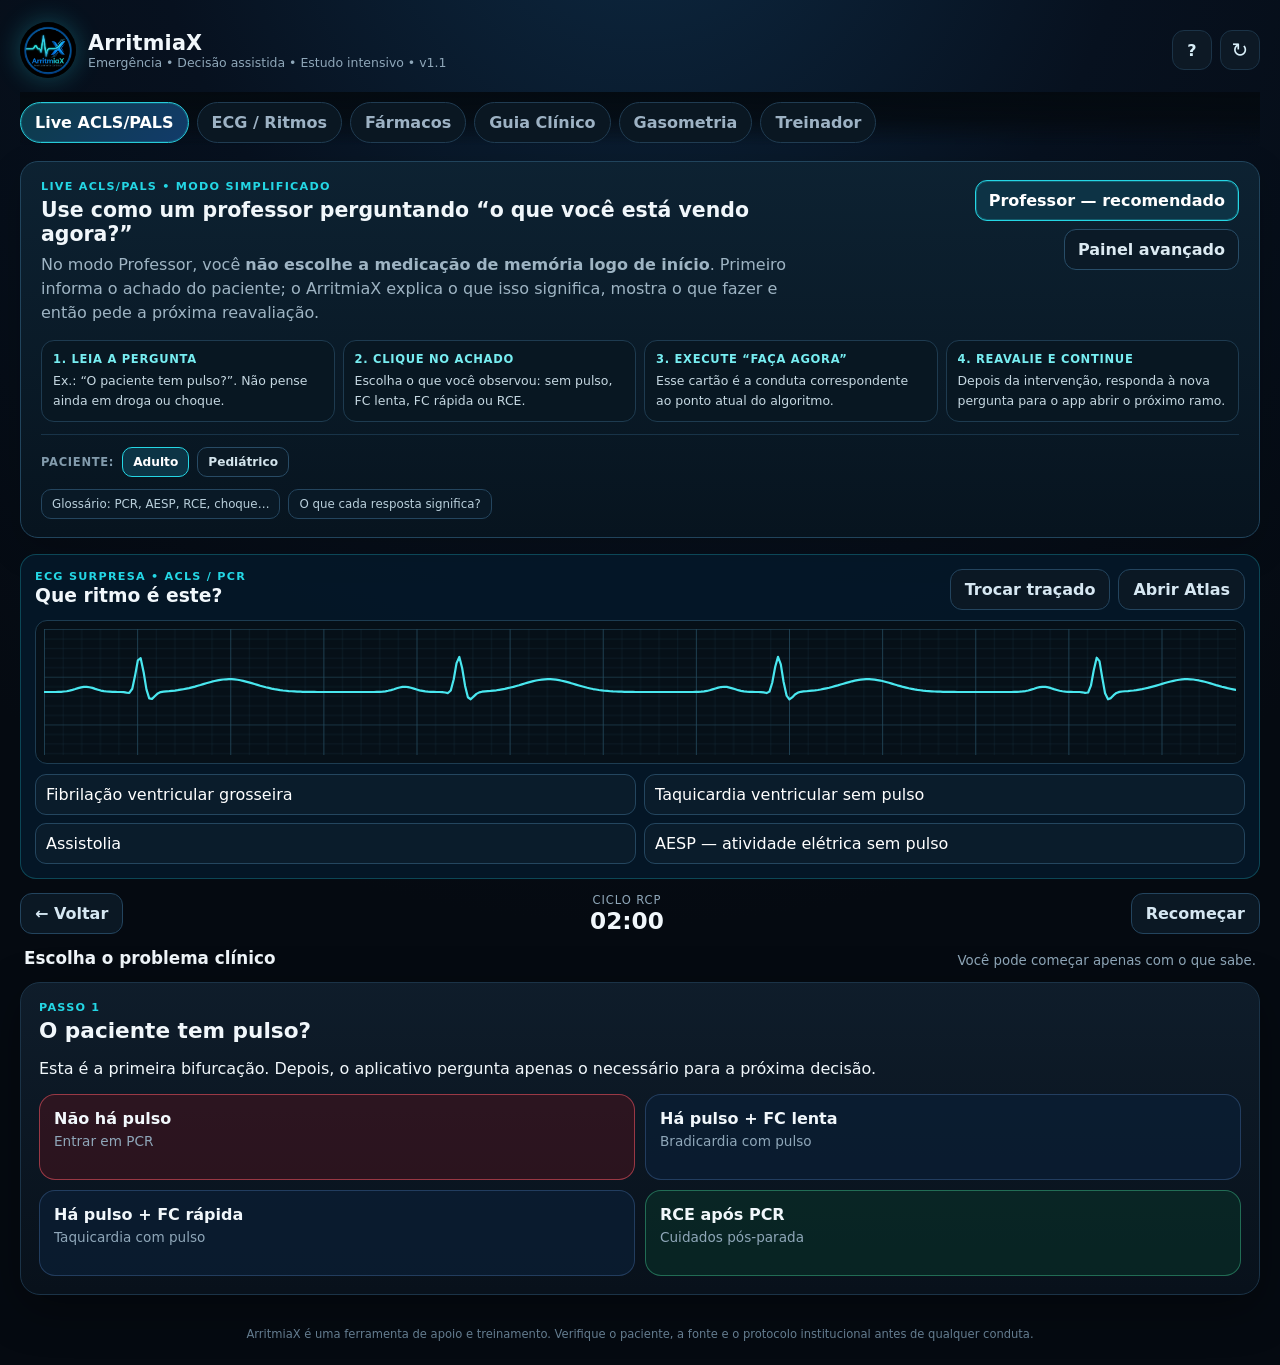
==== index_standalone.html @ 6bdfce67 "Add files via upload" ====
<!doctype html>
<html lang="pt-BR">
<head>
  <meta charset="utf-8" />
  <meta name="viewport" content="width=device-width,initial-scale=1,viewport-fit=cover" />
  <meta name="theme-color" content="#07111f" />
  <title>ArritmiaX — Emergência & Estudo</title>
  <style>
:root{
  --bg:#050a11;--panel:#0b1420;--panel2:#101d2b;--line:#1b3347;--text:#f1f7fb;--muted:#8fa7b9;
  --cyan:#24d7e5;--blue:#1688ff;--danger:#ff3b4f;--danger2:#7c1724;--warn:#ffb020;--safe:#2dd17f;
  --shadow:0 14px 45px rgba(0,0,0,.35);--radius:20px
}
*{box-sizing:border-box}html{background:var(--bg);color-scheme:dark}body{margin:0;font-family:Inter,ui-sans-serif,system-ui,-apple-system,Segoe UI,Roboto,Arial,sans-serif;background:radial-gradient(circle at 50% -10%,#0d2942 0,#07111f 30%,var(--bg) 65%);color:var(--text);min-height:100vh}
button,input,textarea{font:inherit}.app-shell{max-width:1600px;margin:0 auto;padding:16px 20px 24px}.topbar{display:flex;align-items:center;justify-content:space-between;gap:16px;padding:6px 0 14px}.brand{display:flex;align-items:center;gap:12px}.brand-logo{width:56px;height:56px;border-radius:50%;object-fit:cover;box-shadow:0 0 26px rgba(36,215,229,.3)}.brand-title{font-size:1.3rem;font-weight:800;letter-spacing:.2px}.brand-subtitle{font-size:.78rem;color:var(--muted)}.top-actions{display:flex;gap:8px}.icon-btn{width:40px;height:40px;border:1px solid var(--line);border-radius:12px;background:#0d1925;color:#d9eff9;font-size:1.25rem;cursor:pointer}.icon-btn:hover{border-color:#2d6b92}
.triage-bar{position:sticky;top:0;z-index:20;display:grid;grid-template-columns:repeat(3,minmax(150px,1fr)) auto auto;gap:10px;padding:12px;background:rgba(5,10,17,.89);backdrop-filter:blur(18px);border:1px solid var(--line);border-radius:18px;box-shadow:var(--shadow)}.triage-btn{min-height:54px;border:1px solid transparent;border-radius:14px;color:white;font-weight:900;letter-spacing:.2px;cursor:pointer;opacity:.58;transition:.18s transform,.18s opacity,.18s box-shadow}.triage-btn:hover{transform:translateY(-1px);opacity:.82}.triage-btn.active{opacity:1;box-shadow:inset 0 0 0 2px rgba(255,255,255,.16),0 0 24px rgba(255,255,255,.08)}.triage-btn.danger{background:linear-gradient(135deg,#741623,#d62e43)}.triage-btn.warn{background:linear-gradient(135deg,#7c4c08,#d78813)}.triage-btn.safe{background:linear-gradient(135deg,#0e5b3d,#1c9b63)}
.patient-mode-wrap{display:flex;align-items:center;gap:8px;padding:0 8px;white-space:nowrap}.mode-label{font-weight:700;font-size:.82rem;color:#9db2c4}.switch{position:relative;width:54px;height:30px}.switch input{opacity:0;width:0;height:0}.slider{position:absolute;inset:0;background:#173046;border:1px solid #285472;border-radius:30px;cursor:pointer}.slider:before{content:"";position:absolute;width:22px;height:22px;left:3px;top:3px;background:white;border-radius:50%;transition:.2s}.switch input:checked+.slider{background:#0b8190}.switch input:checked+.slider:before{transform:translateX(24px)}.peds-weight{display:flex;align-items:center;gap:7px}.peds-weight label{font-size:.78rem;color:var(--muted)}.peds-weight input{width:78px;height:42px;border:1px solid var(--line);background:#0b1621;border-radius:10px;color:white;padding:0 10px}
.workspace{display:grid;grid-template-columns:minmax(0,1fr) 370px;gap:16px;margin-top:16px}.left-col{display:flex;flex-direction:column;gap:16px}.card{background:linear-gradient(180deg,rgba(15,29,43,.98),rgba(8,17,27,.98));border:1px solid var(--line);border-radius:var(--radius);box-shadow:var(--shadow);overflow:hidden}.card-head{display:flex;align-items:flex-start;justify-content:space-between;gap:16px;padding:20px 20px 8px}.card h2,.modal h2{margin:2px 0 0;font-size:1.18rem}.eyebrow{display:block;color:var(--cyan);font-size:.7rem;font-weight:900;text-transform:uppercase;letter-spacing:1.25px}.status-pill{border:1px solid #245b7a;background:#0b2738;color:#92eff5;border-radius:999px;padding:6px 10px;font-size:.73rem;font-weight:800}.context-grid{display:flex;flex-wrap:wrap;gap:8px;padding:12px 20px}.chip-btn{border:1px solid #25465f;background:#0c1c2a;color:#d7e7f2;border-radius:12px;padding:10px 12px;font-weight:800;cursor:pointer}.chip-btn.active{border-color:var(--cyan);box-shadow:0 0 0 1px rgba(36,215,229,.3) inset;color:white;background:#113246}.protocol-hint{margin:0 20px 20px;padding:12px 14px;border-radius:12px;background:#07111b;border:1px solid #152e43;color:#bdd0dd;font-size:.88rem;line-height:1.45}.protocol-hint strong{color:#fff}
.timer-card{position:relative}.timer-main{display:flex;align-items:center;justify-content:space-between;gap:18px;padding:20px}.timer{font-variant-numeric:tabular-nums;font-size:4.25rem;line-height:1;font-weight:900;letter-spacing:-2px;margin:6px 0;color:#eefdff;text-shadow:0 0 22px rgba(36,215,229,.22)}.timer-alert{color:#ff9aa6;font-weight:800;min-height:20px;opacity:0;transition:.2s}.timer-card.alarm{animation:alarmFlash .8s infinite}.timer-card.alarm .timer-alert{opacity:1}.timer-card.alarm .timer{color:#ff6172}.timer-controls,.metro-controls{display:flex;gap:8px;flex-wrap:wrap;align-items:center}.primary,.secondary{border-radius:12px;padding:10px 14px;font-weight:850;cursor:pointer}.primary{background:linear-gradient(135deg,#0ca8b8,#176bff);border:0;color:white}.secondary{background:#0b1824;border:1px solid #23445e;color:#d6e7f2}.primary:hover,.secondary:hover{filter:brightness(1.12)}.metronome-row{display:flex;align-items:center;justify-content:space-between;gap:18px;border-top:1px solid var(--line);padding:14px 20px}.metronome-row strong{display:block}.muted{color:var(--muted);font-size:.82rem}.bpm-value{font-variant-numeric:tabular-nums;min-width:68px;text-align:center;color:#aeeef3;font-weight:800}
.action-grid{display:grid;grid-template-columns:repeat(3,minmax(0,1fr));gap:10px;padding:12px 20px 20px}.action-btn{min-height:112px;border:1px solid #23455e;border-radius:16px;background:linear-gradient(145deg,#0b1c29,#0d2434);color:white;text-align:left;padding:16px;cursor:pointer;position:relative;overflow:hidden;transition:.15s transform,.15s border-color}.action-btn:hover:not(:disabled){transform:translateY(-2px);border-color:#3d789f}.action-btn:active:not(:disabled){transform:scale(.985)}.action-btn:disabled{opacity:.32;cursor:not-allowed}.action-btn .action-kicker{display:block;color:#70c9d7;font-size:.68rem;font-weight:900;text-transform:uppercase;letter-spacing:.9px}.action-btn .action-title{display:block;font-size:1.03rem;font-weight:900;margin-top:8px;line-height:1.18}.action-btn .action-sub{display:block;color:#95acbd;font-size:.76rem;margin-top:6px;line-height:1.3}.action-btn.critical{background:linear-gradient(145deg,#2e1017,#5d1522);border-color:#7e2533}.action-btn.med{background:linear-gradient(145deg,#111a31,#142d55);border-color:#254e85}.action-btn.airway{background:linear-gradient(145deg,#0e2b28,#0d423b);border-color:#1e695e}
.support-grid{display:grid;grid-template-columns:1fr 1fr;gap:12px}.support-card{display:flex;align-items:center;gap:14px;background:linear-gradient(135deg,#0d1b29,#0d2734);border:1px solid var(--line);border-radius:17px;color:white;padding:16px;cursor:pointer;text-align:left}.support-card:hover{border-color:#3c7797}.support-icon{display:grid;place-items:center;min-width:46px;height:46px;border-radius:14px;background:#0b3444;color:#8efff9;font-weight:900}.support-card strong,.support-card small{display:block}.support-card small{color:var(--muted);margin-top:3px}
.right-col{min-height:680px;display:flex;flex-direction:column;position:sticky;top:92px;max-height:calc(100vh - 112px)}.sticky-head{background:linear-gradient(#0f1d2b 80%,rgba(15,29,43,0));z-index:2}.session-time{font-size:.9rem;color:#9feaf0;font-weight:900;font-variant-numeric:tabular-nums}.event-list{padding:8px 16px 16px;overflow:auto;flex:1}.event-empty{border:1px dashed #27445a;border-radius:14px;padding:26px 16px;text-align:center;color:#7790a4}.event{display:grid;grid-template-columns:68px 1fr;gap:9px;padding:10px 2px;border-bottom:1px solid #172c3e}.event-time{font-variant-numeric:tabular-nums;color:#72dce6;font-weight:800;font-size:.78rem}.event-title{font-weight:750;font-size:.86rem;line-height:1.3}.event-meta{font-size:.73rem;color:#7f99ad;margin-top:2px}.debrief-actions{display:grid;grid-template-columns:auto 1fr 1fr;gap:8px;border-top:1px solid var(--line);padding:12px}.debrief-actions button{padding-left:9px;padding-right:9px;font-size:.78rem}.footer-note{text-align:center;color:#647c8f;font-size:.72rem;padding:16px 10px 0}
.modal{width:min(860px,calc(100vw - 24px));border:0;background:transparent;padding:0;color:white}.modal::backdrop{background:rgba(0,0,0,.76);backdrop-filter:blur(4px)}.modal-panel{background:linear-gradient(180deg,#111f2f,#07111b);border:1px solid #26465f;border-radius:22px;box-shadow:0 24px 80px rgba(0,0,0,.6);padding:18px}.modal-panel.compact{max-width:600px;margin:auto}.modal-head{display:flex;justify-content:space-between;gap:12px;align-items:flex-start}.modal-actions{display:flex;justify-content:flex-end;gap:8px;margin-top:18px}.checklist-grid{display:grid;grid-template-columns:1fr 1fr;gap:10px;margin-top:14px}.check-item{display:flex;gap:10px;align-items:flex-start;border:1px solid #203c52;background:#091824;border-radius:14px;padding:12px}.check-item input{margin-top:3px;accent-color:#19c8d4}.check-item strong{display:block;font-size:.88rem}.check-item small{display:block;color:#849eaf;margin-top:2px;line-height:1.3}.abcde-list{display:flex;flex-direction:column;gap:10px;margin-top:14px}.abcde-group{border:1px solid #203c52;border-radius:15px;background:#091824;padding:12px}.abcde-title{display:flex;gap:9px;align-items:center;font-weight:900}.abcde-letter{display:grid;place-items:center;width:30px;height:30px;border-radius:9px;background:#0b6572}.abcde-items{display:grid;grid-template-columns:repeat(2,minmax(0,1fr));gap:7px;margin-top:10px}.abcde-items label{font-size:.82rem;color:#b8cbd7}.abcde-items input{accent-color:#20c7d5}textarea{width:100%;resize:vertical;border:1px solid #24445c;border-radius:14px;background:#07121c;color:white;padding:12px;margin-top:14px}
@keyframes alarmFlash{0%,100%{box-shadow:0 0 0 rgba(255,59,79,0)}50%{box-shadow:0 0 0 3px rgba(255,59,79,.5),0 0 50px rgba(255,59,79,.22)}}
@media(max-width:1080px){.workspace{grid-template-columns:1fr}.right-col{position:relative;top:auto;max-height:none;min-height:420px}.triage-bar{grid-template-columns:repeat(3,1fr);top:0}.patient-mode-wrap,.peds-weight{grid-column:auto}.action-grid{grid-template-columns:repeat(2,1fr)}}
@media(max-width:720px){.app-shell{padding:10px}.brand-logo{width:46px;height:46px}.brand-subtitle{display:none}.triage-bar{grid-template-columns:1fr;gap:7px;padding:9px;position:relative}.triage-btn{min-height:48px}.patient-mode-wrap{justify-content:center;padding:6px}.peds-weight{justify-content:center}.workspace{margin-top:10px}.timer-main,.metronome-row{align-items:stretch;flex-direction:column}.timer{font-size:3.7rem}.action-grid{grid-template-columns:1fr 1fr;padding:10px}.action-btn{min-height:108px;padding:13px}.support-grid{grid-template-columns:1fr}.checklist-grid,.abcde-items{grid-template-columns:1fr}.debrief-actions{grid-template-columns:1fr}.card-head{padding:16px 14px 6px}.context-grid{padding:10px 14px}.protocol-hint{margin:0 14px 14px}.topbar{padding-bottom:8px}}
@media print{body{background:white;color:black}.topbar,.triage-bar,.left-col,.debrief-actions,.footer-note{display:none!important}.app-shell{max-width:none;padding:0}.workspace{display:block;margin:0}.right-col{position:static;max-height:none;border:0;background:white;box-shadow:none}.right-col .eyebrow,.right-col h2,.session-time,.event-title,.event-time,.event-meta{color:black}.event{border-bottom:1px solid #ddd}.event-list{overflow:visible}}

/* v0.2 — shell + medication module */
.module-nav{display:flex;gap:8px;align-items:center;overflow:auto;padding:10px 0 2px;position:sticky;top:0;z-index:25;background:linear-gradient(180deg,rgba(4,10,16,.96),rgba(4,10,16,.82),rgba(4,10,16,0));backdrop-filter:blur(8px)}
.module-tab{border:1px solid #203c52;background:#0a1722;color:#9db2c4;border-radius:999px;padding:10px 14px;font-weight:850;white-space:nowrap;cursor:pointer}.module-tab.active{color:#fff;border-color:#27cbd8;background:linear-gradient(135deg,#0d3b4a,#123b6a);box-shadow:0 0 0 1px rgba(39,203,216,.18) inset}.module-tab.disabled{opacity:.5;cursor:not-allowed}.module-tab span{font-size:.64rem;color:#668092;margin-left:4px;font-weight:700}.module-panel{animation:moduleFade .2s ease}.module-panel[hidden]{display:none!important}@keyframes moduleFade{from{opacity:.5;transform:translateY(4px)}to{opacity:1;transform:none}}
.module-hero{display:flex;justify-content:space-between;gap:16px;align-items:flex-end;margin:18px 0 12px;padding:22px;border:1px solid #1e3b51;border-radius:22px;background:radial-gradient(circle at 8% 10%,rgba(30,194,214,.16),transparent 34%),linear-gradient(135deg,#0b1825,#0a2231)}.module-hero h1{margin:4px 0 6px;font-size:1.7rem}.module-hero p{margin:0;color:#93a9b9;max-width:760px}.version-chip{border:1px solid #2f637d;border-radius:999px;padding:8px 12px;color:#9cedf2;font-size:.75rem;font-weight:900;white-space:nowrap}
.safety-banner{border-radius:15px;padding:13px 15px;margin:12px 0 16px;line-height:1.45;font-size:.87rem}.critical-banner{background:linear-gradient(135deg,rgba(116,22,35,.82),rgba(87,28,16,.75));border:1px solid #8d3943;color:#ffdce0}.critical-banner strong{color:#fff}
.drugs-layout{display:grid;grid-template-columns:minmax(0,1fr) 330px;gap:16px}.drugs-main{display:flex;flex-direction:column;gap:16px}.drugs-side{display:flex;flex-direction:column;gap:16px}.mini-card{position:sticky;top:80px}.drugs-side .mini-card+ .mini-card{position:relative;top:auto}.patient-form-grid{display:grid;grid-template-columns:repeat(3,minmax(0,1fr));gap:10px;padding:12px 20px}.patient-form-grid label,.infusion-controls label{display:flex;flex-direction:column;gap:6px;color:#9eb4c5;font-size:.78rem;font-weight:800}.patient-form-grid input,.infusion-controls input,.infusion-controls select{height:44px;border:1px solid #26465e;background:#07131e;color:#fff;border-radius:11px;padding:0 11px;font-size:.92rem}.patient-form-grid input:focus,.infusion-controls input:focus,.infusion-controls select:focus{outline:2px solid rgba(38,207,222,.28);border-color:#2aaebb}.toggle-field{justify-content:flex-end}.toggle-field input{width:22px;height:22px;accent-color:#20c7d5}.hint{font-weight:600;color:#60788b;font-size:.68rem}.patient-tools{display:flex;align-items:center;gap:12px;padding:0 20px 18px}.status-pill.ready{border-color:#23724f;background:#0d3829;color:#a5f2ca}
.infusion-grid{display:grid;grid-template-columns:minmax(0,1fr) minmax(300px,.75fr);gap:16px;padding:12px 20px}.infusion-controls{display:grid;grid-template-columns:1fr 1fr;gap:10px}.dose-input-wrap{display:grid;grid-template-columns:1fr auto;align-items:center;border:1px solid #26465e;border-radius:11px;background:#07131e;overflow:hidden}.dose-input-wrap input{border:0;border-radius:0}.dose-input-wrap span{padding:0 10px;color:#75dbe5;font-weight:900;font-size:.76rem;white-space:nowrap}.range-note{align-self:end;border:1px dashed #24445b;border-radius:11px;padding:11px;color:#7690a2;font-size:.77rem}.range-note strong{color:#bceaf0}.infusion-result{display:flex;flex-direction:column;justify-content:center;min-height:160px;border:1px solid #27516a;border-radius:16px;padding:18px;background:radial-gradient(circle at 80% 0,rgba(43,198,220,.13),transparent 45%),#071522}.big-result{font-size:2.7rem;line-height:1;font-weight:950;letter-spacing:-1px;margin:10px 0 8px;color:#eaffff}.danger-text{color:#ff6c7d}.result-formula{color:#7f98a9;font-size:.79rem;line-height:1.45}.range-warning{margin-top:10px;color:#ffbd75;font-weight:800;font-size:.8rem}.recipe-box{margin:0 20px 14px;border:1px solid #22435a;border-radius:14px;padding:13px;background:#091824}.recipe-box strong,.recipe-box small{display:block}.recipe-box strong{font-size:.88rem;line-height:1.5}.recipe-box small{margin-top:5px;color:#7790a1}.alert-stack{display:flex;flex-direction:column;gap:7px;padding:0 20px 14px}.drug-alert{display:grid;grid-template-columns:26px 1fr;gap:8px;align-items:flex-start;border-radius:11px;padding:9px 10px;font-size:.78rem;line-height:1.35}.drug-alert>span{display:grid;place-items:center;width:22px;height:22px;border-radius:50%;font-weight:950}.drug-alert.critical{background:#35131a;border:1px solid #73303c;color:#ffc9cf}.drug-alert.critical>span{background:#7b2434;color:white}.drug-alert.warning{background:#332410;border:1px solid #695023;color:#ffdfb0}.drug-alert.warning>span{background:#785520;color:#fff}.drug-alert.info{background:#0b2530;border:1px solid #285568;color:#bee8ef}.drug-alert.info>span{background:#185d70;color:#fff}.source-strip{border-top:1px solid #173246;padding:11px 20px 14px;color:#718b9e;font-size:.74rem}.source-strip strong{color:#98bdca}
.bolus-grid{padding:8px 20px 20px}.bolus-section{margin-top:8px}.bolus-section h3{font-size:.85rem;color:#6fd8e2;text-transform:uppercase;letter-spacing:.9px;margin:14px 0 8px}.bolus-section-grid{display:grid;grid-template-columns:1fr 1fr;gap:9px}.bolus-card{border:1px solid #203d52;border-radius:14px;background:#091824;overflow:hidden}.bolus-card[open]{border-color:#2d5b76}.bolus-card summary{display:flex;justify-content:space-between;gap:12px;align-items:center;padding:12px;cursor:pointer;list-style:none}.bolus-card summary::-webkit-details-marker{display:none}.bolus-card summary span:first-child small,.bolus-card summary span:first-child strong{display:block}.bolus-card summary small{color:#6d899b;font-size:.65rem;text-transform:uppercase;letter-spacing:.8px}.bolus-card summary strong{font-size:.92rem;margin-top:3px}.source-badge{border:1px solid #2b536c;border-radius:999px;padding:4px 7px;color:#99dbe2;font-size:.63rem;font-weight:850;white-space:nowrap}.bolus-body{border-top:1px solid #183247;padding:12px}.bolus-primary{font-size:1rem;font-weight:900;color:#ecfdff}.bolus-secondary{font-size:.78rem;color:#8fa6b6;line-height:1.4;margin-top:5px}.auto-dose{display:flex;justify-content:space-between;gap:10px;align-items:center;margin-top:10px;padding:9px 10px;border-radius:10px;background:#0b2e39;border:1px solid #256274}.auto-dose span{font-size:.72rem;color:#84b9c2}.auto-dose strong{color:#a8fbf5}.mini-alerts{margin-top:10px;color:#c5a9aa;font-size:.74rem;line-height:1.45}.bolus-source{border-top:1px dashed #1e3a4d;margin-top:10px;padding-top:8px;color:#658093;font-size:.68rem}.bolus-source strong{color:#8ba8b9}
.safety-list,.source-list{padding:4px 18px 18px;display:flex;flex-direction:column;gap:8px}.safety-list div{border:1px solid #1c3a4d;background:#091722;border-radius:10px;padding:9px;color:#98adbb;font-size:.78rem}.source-list>div{padding:9px 0;border-bottom:1px solid #172e40}.source-list>div:last-child{border-bottom:0}.source-list strong,.source-list small{display:block}.source-list strong{font-size:.79rem}.source-list small{color:#71899a;font-size:.7rem;margin-top:3px;line-height:1.35}
@media(max-width:1080px){.drugs-layout{grid-template-columns:1fr}.mini-card{position:relative;top:auto}.patient-form-grid{grid-template-columns:repeat(2,minmax(0,1fr))}.infusion-grid{grid-template-columns:1fr}.bolus-section-grid{grid-template-columns:1fr 1fr}}
@media(max-width:720px){.module-nav{position:relative}.module-hero{align-items:flex-start;flex-direction:column}.module-hero h1{font-size:1.35rem}.patient-form-grid{grid-template-columns:1fr;padding:10px 14px}.patient-tools{padding:0 14px 14px;align-items:flex-start;flex-direction:column}.infusion-grid{padding:10px 14px}.infusion-controls{grid-template-columns:1fr}.recipe-box{margin:0 14px 12px}.alert-stack{padding:0 14px 12px}.source-strip{padding:10px 14px}.bolus-grid{padding:8px 12px 14px}.bolus-section-grid{grid-template-columns:1fr}.big-result{font-size:2.25rem}}
@media print{.module-nav,.module-hero,.safety-banner,.drugs-side{display:none!important}.module-panel[hidden]{display:none!important}}

/* v0.3 — Clinical Knowledge Engine */
.clinical-hero{background:radial-gradient(circle at 10% 20%,rgba(38,207,222,.18),transparent 32%),radial-gradient(circle at 92% 10%,rgba(22,136,255,.16),transparent 30%),linear-gradient(135deg,#0a1724,#0a2030)}
.clinical-banner{background:#0a1b26;border:1px solid #23475d;color:#a9bfcd}.clinical-banner strong{color:#e8fcff}
.guide-toolbar{display:grid;grid-template-columns:minmax(0,1fr) auto;gap:16px;padding:16px 18px;margin-bottom:16px;align-items:end}.guide-search-wrap label{display:block;color:#8da6b7;font-size:.74rem;font-weight:850;margin-bottom:6px}.guide-search-row{display:grid;grid-template-columns:minmax(0,1fr) auto;gap:8px}.guide-search-row input{height:44px;border:1px solid #26465e;background:#07131e;color:#fff;border-radius:11px;padding:0 12px}.guide-search-row input:focus{outline:2px solid rgba(38,207,222,.24);border-color:#2aaebb}.guide-mode{display:flex;gap:8px;flex-wrap:wrap}
.guide-layout{display:grid;grid-template-columns:310px minmax(0,1fr);gap:16px}.guide-index{align-self:start;position:sticky;top:78px;max-height:calc(100vh - 94px)}.guide-topic-list{display:flex;flex-direction:column;gap:7px;padding:8px 12px 14px;overflow:auto;max-height:calc(100vh - 190px)}.guide-topic{display:grid;grid-template-columns:45px 1fr;gap:10px;align-items:center;text-align:left;border:1px solid #1c384b;background:#081621;color:#d9e8f1;border-radius:13px;padding:10px;cursor:pointer}.guide-topic:hover{border-color:#346d8c}.guide-topic.active{border-color:#28c8d6;background:linear-gradient(135deg,#0b2733,#102b43);box-shadow:0 0 0 1px rgba(40,200,214,.12) inset}.guide-topic .topic-icon{display:grid;place-items:center;height:39px;border-radius:11px;background:#0b3444;color:#83f4f1;font-size:.69rem;font-weight:950;letter-spacing:.4px}.guide-topic strong,.guide-topic small{display:block}.guide-topic strong{font-size:.83rem;line-height:1.2}.guide-topic small{font-size:.67rem;color:#7690a1;line-height:1.28;margin-top:3px}.guide-content-card{min-height:620px}.guide-content{padding:20px}.guide-empty{display:grid;place-items:center;gap:5px;min-height:420px;color:#8098a8}.guide-empty strong{color:#d8eaf2}.clinical-topic-head{display:flex;justify-content:space-between;align-items:flex-start;gap:16px;padding-bottom:16px;border-bottom:1px solid #173246}.clinical-topic-head h2{margin:4px 0 5px;font-size:1.55rem}.clinical-topic-head p{margin:0;color:#839dad}.clinical-badges{display:flex;gap:7px;align-items:center;flex-wrap:wrap;justify-content:flex-end}.clinical-alert{display:grid;grid-template-columns:auto 1fr;gap:10px;margin:16px 0;padding:12px 14px;border-radius:13px;background:linear-gradient(135deg,#2d2510,#251a10);border:1px solid #655328;color:#f2d8a7}.clinical-alert strong{color:#ffd781}.clinical-alert span{line-height:1.45;font-size:.84rem}.clinical-sections{display:grid;grid-template-columns:repeat(2,minmax(0,1fr));gap:12px}.clinical-section{border:1px solid #1f3b4f;border-radius:14px;background:#081620;padding:14px}.clinical-section h3{margin:0 0 9px;color:#dffcff;font-size:.93rem}.clinical-section ul{margin:0;padding-left:18px;color:#a9becb;font-size:.8rem;line-height:1.5}.clinical-section li+li{margin-top:6px}.clinical-full{display:contents}.full-divider{grid-column:1/-1;display:flex;align-items:center;gap:10px;margin:7px 0 -2px}.full-divider:before,.full-divider:after{content:"";height:1px;background:#1b384b;flex:1}.full-divider span{font-size:.66rem;font-weight:900;letter-spacing:1.2px;color:#69ced8}.full-section{background:#0a1924;border-color:#26465c}.clinical-sources{margin-top:16px;padding-top:14px;border-top:1px solid #173246;display:flex;flex-direction:column;gap:4px;color:#718b9c;font-size:.7rem;line-height:1.4}.clinical-sources strong{color:#93b9c5;margin-bottom:3px}.source-badge{border:1px solid #2b536c;border-radius:999px;padding:4px 7px;color:#99dbe2;font-size:.63rem;font-weight:850;white-space:nowrap}
@media(max-width:1080px){.guide-layout{grid-template-columns:1fr}.guide-index{position:relative;top:auto;max-height:none}.guide-topic-list{display:grid;grid-template-columns:repeat(3,minmax(0,1fr));max-height:none;overflow:visible}.clinical-sections{grid-template-columns:1fr 1fr}}
@media(max-width:760px){.guide-toolbar{grid-template-columns:1fr;align-items:stretch}.guide-search-row{grid-template-columns:1fr}.guide-mode .chip-btn{flex:1}.guide-topic-list{grid-template-columns:1fr 1fr}.guide-content{padding:14px}.clinical-topic-head{flex-direction:column}.clinical-badges{justify-content:flex-start}.clinical-sections{grid-template-columns:1fr}.clinical-alert{grid-template-columns:1fr}.clinical-topic-head h2{font-size:1.3rem}}
@media(max-width:520px){.guide-topic-list{grid-template-columns:1fr}}

/* v0.4 — Gasometry Engine */
.gas-hero{background:radial-gradient(circle at 16% 20%,rgba(36,215,229,.18),transparent 30%),radial-gradient(circle at 88% 10%,rgba(91,118,255,.15),transparent 28%),linear-gradient(135deg,#081823,#0a1c2a)}
.gas-banner{background:#0b1925;border:1px solid #24465b;color:#adc4d1}.gas-banner strong{color:#ecfdff}
.gas-errors{margin:0 0 14px;padding:12px 14px;border:1px solid #79323f;border-radius:13px;background:#35131a;color:#ffd0d5;font-size:.82rem;line-height:1.45}
.gas-layout{display:grid;grid-template-columns:minmax(0,1fr) 330px;gap:16px}.gas-main{display:flex;flex-direction:column;gap:16px}.gas-side{display:flex;flex-direction:column;gap:16px}.gas-method-card{position:sticky;top:78px}.gas-side .gas-method-card:nth-child(n+2){position:relative;top:auto}
.gas-form-grid{display:grid;grid-template-columns:repeat(4,minmax(0,1fr));gap:10px;padding:8px 20px 14px}.gas-form-grid label{display:flex;flex-direction:column;gap:6px;color:#8fa7b9;font-size:.72rem;font-weight:800}.gas-form-grid input,.gas-form-grid select{height:42px;border:1px solid #26465e;background:#07131e;color:#fff;border-radius:11px;padding:0 11px;min-width:0}.gas-form-grid input:focus,.gas-form-grid select:focus{outline:2px solid rgba(36,215,229,.22);border-color:#2eb7c2}.gas-form-actions{display:flex;gap:8px;flex-wrap:wrap;padding:0 20px 18px}.gas-result-wrap{display:flex;flex-direction:column;gap:16px}.gas-summary-card{padding:18px}.gas-diagnosis{display:flex;flex-direction:column;gap:4px;padding-bottom:14px;border-bottom:1px solid #173246}.gas-diagnosis h2{margin:2px 0 0;font-size:1.45rem}.gas-diagnosis p{margin:4px 0 0;color:#829aaa;font-size:.82rem;line-height:1.45}.gas-metrics{display:grid;grid-template-columns:repeat(3,minmax(0,1fr));gap:10px;margin-top:14px}.gas-metric{border:1px solid #1f3d52;border-radius:13px;background:#081722;padding:12px;min-height:104px}.gas-metric span,.gas-metric strong,.gas-metric small{display:block}.gas-metric span{font-size:.67rem;text-transform:uppercase;letter-spacing:.75px;color:#718a9b;font-weight:900}.gas-metric strong{font-size:1.18rem;margin:5px 0 4px;color:#effdff}.gas-metric small{font-size:.69rem;line-height:1.35;color:#7993a4}.gas-metric.safe{border-color:#215b46;background:#092019}.gas-metric.warn{border-color:#675023;background:#251d0e}.gas-metric.danger{border-color:#71303b;background:#2d1118}.gas-warnings{display:flex;flex-direction:column;gap:6px;margin-top:12px}.gas-inline-warning{border:1px dashed #6c5524;border-radius:10px;padding:8px 10px;color:#f4d59a;background:#251d0e;font-size:.75rem}
.gas-analysis-grid{display:grid;grid-template-columns:repeat(2,minmax(0,1fr));gap:12px}.gas-analysis-card{border:1px solid #1f3d52;border-radius:14px;background:#081722;padding:14px}.gas-analysis-card h3{margin:0 0 8px;font-size:.91rem;color:#e8fcff}.gas-analysis-card p{margin:5px 0;color:#9db3c0;font-size:.78rem;line-height:1.45}.gas-analysis-card code{display:block;margin-top:9px;padding:9px 10px;border-radius:10px;background:#061019;border:1px solid #173247;color:#84dce4;font-size:.72rem;white-space:normal;line-height:1.4}.gas-caveat{color:#d7b77b!important}
.gas-actions-card{overflow:hidden}.gas-actions-list{display:flex;flex-direction:column;gap:9px;padding:2px 18px 18px}.gas-action{display:grid;grid-template-columns:30px 1fr;gap:10px;align-items:flex-start;border-radius:12px;padding:10px 11px;border:1px solid #1f3d52;background:#081722}.gas-action>span{display:grid;place-items:center;width:26px;height:26px;border-radius:50%;font-weight:950}.gas-action strong{display:block;font-size:.8rem}.gas-action p{margin:4px 0 0;color:#98afbc;font-size:.75rem;line-height:1.4}.gas-action.info>span{background:#15566b;color:#fff}.gas-action.warning{border-color:#675023;background:#251d0e}.gas-action.warning>span{background:#77531f;color:#fff}.gas-action.critical{border-color:#71303b;background:#2d1118}.gas-action.critical>span{background:#812436;color:#fff}.gas-method-list{display:flex;flex-direction:column;gap:0;padding:4px 16px 16px}.gas-method-list>div{padding:10px 0;border-bottom:1px solid #172f41}.gas-method-list>div:last-child{border-bottom:0}.gas-method-list strong,.gas-method-list small{display:block}.gas-method-list strong{font-size:.79rem}.gas-method-list small{margin-top:3px;color:#7891a2;font-size:.7rem;line-height:1.38}.gas-guide-links{display:grid;grid-template-columns:1fr 1fr;gap:8px;padding:4px 16px 16px}.gas-guide-links button{width:100%}
@media(max-width:1180px){.gas-layout{grid-template-columns:1fr}.gas-method-card{position:relative;top:auto}.gas-form-grid{grid-template-columns:repeat(3,minmax(0,1fr))}.gas-metrics{grid-template-columns:repeat(3,minmax(0,1fr))}}
@media(max-width:820px){.gas-form-grid{grid-template-columns:repeat(2,minmax(0,1fr));padding:8px 14px 14px}.gas-form-actions{padding:0 14px 16px}.gas-analysis-grid{grid-template-columns:1fr}.gas-metrics{grid-template-columns:repeat(2,minmax(0,1fr))}}
@media(max-width:520px){.gas-form-grid{grid-template-columns:1fr}.gas-metrics{grid-template-columns:1fr}.gas-guide-links{grid-template-columns:1fr}.gas-diagnosis h2{font-size:1.2rem}}
@media print{#module-gas .module-hero,#module-gas .safety-banner,#module-gas .gas-side,#module-gas .gas-input-card,#module-gas #btnGasCopy{display:none!important}}

/* v0.5 — Training Engine */
.trainer-hero{background:radial-gradient(circle at 14% 18%,rgba(36,215,229,.18),transparent 28%),radial-gradient(circle at 86% 12%,rgba(125,86,255,.16),transparent 30%),linear-gradient(135deg,#081722,#0d1a2c)}
.trainer-banner{background:#0b1925;border:1px solid #24465b;color:#adc4d1}.trainer-banner strong{color:#ecfdff}
.trainer-stats{display:grid;grid-template-columns:repeat(4,minmax(0,1fr));gap:12px;margin:16px 0}.trainer-stat{padding:14px 16px}.trainer-stat span,.trainer-stat strong,.trainer-stat small{display:block}.trainer-stat span{font-size:.68rem;text-transform:uppercase;letter-spacing:.8px;color:#748ea1;font-weight:900}.trainer-stat strong{font-size:1.35rem;margin:4px 0;color:#effdff}.trainer-stat small{color:#7891a2;font-size:.7rem}
.trainer-layout{display:grid;grid-template-columns:minmax(0,1fr) 420px;gap:16px}.trainer-config-card{padding-bottom:18px}.trainer-mode-switch{display:flex;gap:8px;padding:8px 20px 12px}.trainer-config-grid{display:grid;grid-template-columns:1fr 1fr;gap:10px;padding:0 20px 12px}.trainer-config-grid label{display:flex;flex-direction:column;gap:6px;color:#8fa7b9;font-size:.72rem;font-weight:800}.trainer-config-grid select{height:44px;border:1px solid #26465e;background:#07131e;color:#fff;border-radius:11px;padding:0 11px}.trainer-exam-info,.trainer-config-hint{margin:0 20px 12px;padding:11px 12px;border-radius:12px;border:1px solid #24465b;background:#081722;color:#95acbb;font-size:.77rem;line-height:1.42}.trainer-exam-info{display:flex;flex-direction:column;gap:3px;background:#221a0c;border-color:#5c4821;color:#e3c991}.trainer-exam-info strong{color:#ffdc8e}.trainer-start{margin:0 20px;width:calc(100% - 40px);min-height:46px}.trainer-blueprint-card{align-self:start}.trainer-blueprint{display:flex;flex-direction:column;gap:7px;padding:6px 12px 14px;max-height:640px;overflow:auto}.trainer-blueprint-item{display:grid;grid-template-columns:34px 1fr auto;gap:9px;align-items:center;text-align:left;border:1px solid #1f3b4f;background:#081620;color:#dcebf3;border-radius:12px;padding:9px 10px;cursor:pointer}.trainer-blueprint-item:hover,.trainer-blueprint-item.active{border-color:#2f9daf;background:#0b2430}.trainer-block-num{display:grid;place-items:center;width:30px;height:30px;border-radius:9px;background:#0b3444;color:#86f4f2;font-weight:950;font-size:.74rem}.trainer-blueprint-item strong,.trainer-blueprint-item small{display:block}.trainer-blueprint-item strong{font-size:.78rem;line-height:1.2}.trainer-blueprint-item small{font-size:.65rem;color:#758ea0;margin-top:2px}.trainer-blueprint-item em{font-style:normal;color:#8cc9d0;font-size:.66rem;font-weight:900}
.trainer-workspace{display:flex;flex-direction:column;gap:14px}.trainer-topline{padding:12px 16px;display:grid;grid-template-columns:1fr auto;gap:8px;align-items:center}.trainer-progress-meta strong,.trainer-progress-meta span{display:block}.trainer-progress-meta strong{font-size:.86rem}.trainer-progress-meta span{font-size:.7rem;color:#7993a5;margin-top:2px}.trainer-timer-wrap{text-align:right}.trainer-timer-wrap span,.trainer-timer-wrap strong{display:block}.trainer-timer-wrap span{font-size:.62rem;color:#6f889a;text-transform:uppercase;font-weight:900;letter-spacing:.7px}.trainer-timer-wrap strong{font-size:1.08rem;color:#9feff2;font-variant-numeric:tabular-nums}.trainer-timer-wrap strong.critical{color:#ff6f7e;animation:alarmFlash .8s infinite}.trainer-progress-track{grid-column:1/-1;height:6px;border-radius:999px;background:#07131e;overflow:hidden}.trainer-progress-track span{display:block;height:100%;background:linear-gradient(90deg,#16c2cf,#3f77ff);width:0;transition:.2s width}
.trainer-question-layout{display:grid;grid-template-columns:minmax(0,1fr);gap:16px}.trainer-question-card{padding:20px}.trainer-question-head{display:flex;justify-content:space-between;gap:12px;align-items:center;margin-bottom:12px}.trainer-difficulty{display:inline-block;margin-left:8px;border:1px solid #31536b;border-radius:999px;padding:3px 7px;color:#a6c0cf;font-size:.63rem;font-weight:850}.trainer-question-card h2{margin:0 0 16px;font-size:1.12rem;line-height:1.48;font-weight:760;color:#f0f8fb}.trainer-options{display:flex;flex-direction:column;gap:9px}.trainer-option{display:grid;grid-template-columns:38px 1fr;gap:10px;align-items:start;text-align:left;border:1px solid #203c52;background:#081620;color:#dbeaf2;border-radius:14px;padding:12px;cursor:pointer}.trainer-option:hover:not(:disabled){border-color:#3b738f;background:#0b1d29}.trainer-option>span{display:grid;place-items:center;width:32px;height:32px;border-radius:9px;background:#0b3444;color:#a0f2ef;font-weight:950}.trainer-option strong{font-size:.84rem;line-height:1.42;font-weight:700}.trainer-option.selected{border-color:#3f79ff;background:#10203a;box-shadow:0 0 0 1px rgba(63,121,255,.2) inset}.trainer-option.correct{border-color:#277a57;background:#0b281e}.trainer-option.correct>span{background:#176a47}.trainer-option.wrong{border-color:#7a3040;background:#2b1219}.trainer-option.wrong>span{background:#7b2638}.trainer-option:disabled{cursor:default;opacity:1}
.trainer-feedback{margin-top:16px;border-top:1px solid #183145;padding-top:16px}.trainer-feedback-status{display:inline-block;border-radius:999px;padding:6px 10px;font-size:.71rem;font-weight:900}.trainer-feedback-status.ok{background:#0e402d;color:#8ef0bd;border:1px solid #266d50}.trainer-feedback-status.bad{background:#3a151d;color:#ffb1ba;border:1px solid #75303e}.trainer-feedback-summary{margin-top:10px;color:#dcecf3;font-size:.84rem;line-height:1.45}.trainer-chosen{margin-top:4px;color:#748d9e;font-size:.72rem}.trainer-option-comments{display:flex;flex-direction:column;gap:8px;margin:12px 0}.trainer-comment{display:grid;grid-template-columns:30px 1fr;gap:9px;border:1px solid #1f3b4f;border-radius:12px;background:#081620;padding:10px}.trainer-comment>span{display:grid;place-items:center;width:26px;height:26px;border-radius:8px;background:#0b3444;color:#a6edee;font-weight:900;font-size:.7rem}.trainer-comment strong{font-size:.75rem}.trainer-comment p{margin:3px 0 0;color:#93aab8;font-size:.74rem;line-height:1.42}.trainer-comment.correct{border-color:#256a4d;background:#0a2119}.trainer-comment.wrong{border-color:#6b2c39;background:#251117}.trainer-nav-actions{display:flex;justify-content:space-between;gap:8px;margin-top:16px}.danger-outline{border-color:#6c3040;color:#ffabb6}.trainer-nav-actions button{min-width:120px}
.trainer-results{display:flex;flex-direction:column;gap:16px}.trainer-results-grid{display:grid;grid-template-columns:330px minmax(0,1fr);gap:16px}.trainer-results-grid.lower{grid-template-columns:360px minmax(0,1fr)}.trainer-score-card{padding:22px;display:flex;flex-direction:column;justify-content:center}.trainer-score-card>strong{font-size:3.5rem;line-height:1;color:#eefdff;margin:8px 0;text-shadow:0 0 22px rgba(36,215,229,.2)}.trainer-score-card p{margin:0;color:#8ca5b5;font-size:.8rem;line-height:1.45}.trainer-results-actions{display:flex;gap:8px;margin-top:18px;flex-wrap:wrap}.trainer-performance-grid{display:grid;grid-template-columns:repeat(3,minmax(0,1fr));gap:9px;padding:8px 16px 16px}.trainer-perf{border:1px solid #1f3d52;border-radius:12px;background:#081722;padding:10px}.trainer-perf span,.trainer-perf strong,.trainer-perf small{display:block}.trainer-perf span{font-size:.63rem;text-transform:uppercase;color:#718a9b;font-weight:900}.trainer-perf strong{font-size:1.15rem;margin:3px 0}.trainer-perf small{font-size:.66rem;color:#7893a4;line-height:1.3}.trainer-perf.strong{border-color:#265d47}.trainer-perf.mid{border-color:#665225}.trainer-perf.weak{border-color:#71303b}.trainer-weak-list{display:flex;flex-direction:column;gap:8px;padding:6px 14px 16px}.trainer-weak-link{display:flex;justify-content:space-between;gap:10px;align-items:center;text-align:left;border:1px solid #5e3226;background:#22150e;color:#ead9cc;border-radius:12px;padding:10px 11px;cursor:pointer}.trainer-weak-link strong,.trainer-weak-link span{display:block}.trainer-weak-link strong{font-size:.75rem}.trainer-weak-link span{font-size:.65rem;color:#caa58e}.trainer-all-good{padding:18px;color:#83cfa9;font-size:.78rem}.trainer-review-list{display:flex;flex-direction:column;gap:7px;padding:6px 14px 16px;max-height:650px;overflow:auto}.trainer-review{border:1px solid #1f3b4f;border-radius:12px;background:#081620;overflow:hidden}.trainer-review summary{display:grid;grid-template-columns:28px 1fr auto;gap:8px;align-items:center;cursor:pointer;padding:10px;list-style:none}.trainer-review summary::-webkit-details-marker{display:none}.trainer-review summary>span{display:grid;place-items:center;width:24px;height:24px;border-radius:7px;background:#0b3444;font-size:.67rem;font-weight:900}.trainer-review summary strong{font-size:.76rem}.trainer-review summary em{font-style:normal;font-size:.68rem;font-weight:900}.trainer-review summary em.ok{color:#7de3ad}.trainer-review summary em.bad{color:#ff8e9a}.trainer-review>p,.trainer-review-answer,.trainer-review-comments{margin:0;padding:0 12px 10px;color:#96adba;font-size:.73rem;line-height:1.42}.trainer-review-answer{color:#dcecf3}.trainer-review-comments p{margin:5px 0}.trainer-review-comments b{color:#9adfe4}
@media(max-width:1180px){.trainer-layout{grid-template-columns:1fr}.trainer-stats{grid-template-columns:repeat(2,minmax(0,1fr))}.trainer-results-grid,.trainer-results-grid.lower{grid-template-columns:1fr}.trainer-performance-grid{grid-template-columns:repeat(3,minmax(0,1fr))}}
@media(max-width:760px){.trainer-config-grid{grid-template-columns:1fr}.trainer-mode-switch{flex-direction:column}.trainer-mode-switch .chip-btn{width:100%}.trainer-question-card{padding:14px}.trainer-question-head{flex-direction:column;align-items:flex-start}.trainer-option{grid-template-columns:34px 1fr;padding:10px}.trainer-nav-actions{flex-wrap:wrap}.trainer-nav-actions button{flex:1;min-width:100px}.trainer-performance-grid{grid-template-columns:repeat(2,minmax(0,1fr))}.trainer-stats{grid-template-columns:1fr 1fr}}
@media(max-width:520px){.trainer-stats{grid-template-columns:1fr}.trainer-performance-grid{grid-template-columns:1fr}.trainer-review summary{grid-template-columns:26px 1fr}.trainer-review summary em{grid-column:2}.trainer-score-card>strong{font-size:2.8rem}}
@media print{#module-trainer .module-hero,#module-trainer .trainer-banner,#module-trainer .trainer-stats,#module-trainer .trainer-setup,#module-trainer .trainer-workspace,#module-trainer .trainer-results-actions{display:none!important}}

/* ===== v0.6 usability overhaul ===== */
.live-guided-wrap{display:grid;gap:16px;margin:16px 0 0}.live-mode-switch{display:flex;justify-content:space-between;gap:20px;align-items:center;padding:18px}.live-mode-switch h2{margin:4px 0 6px}.live-mode-switch p{margin:0;max-width:760px}.live-mode-buttons{display:flex;gap:8px;flex-wrap:wrap;justify-content:flex-end}.guided-body{display:grid;gap:14px}.guided-breadcrumb{display:flex;align-items:center;gap:8px;font-size:.86rem;color:var(--muted);padding:0 4px}.guided-breadcrumb button{border:0;background:transparent;color:var(--cyan);cursor:pointer;padding:0}.guided-breadcrumb .guided-reset-link{margin-left:auto}.guided-question{padding:22px}.guided-question h2{font-size:clamp(1.35rem,2vw,2rem);margin:6px 0}.guided-question p{margin:0 0 16px;color:var(--muted)}.guided-choice-grid{display:grid;grid-template-columns:repeat(2,minmax(0,1fr));gap:10px}.guided-choice{display:flex;flex-direction:column;gap:5px;align-items:flex-start;text-align:left;border-radius:16px;border:1px solid var(--line);padding:16px;background:rgba(255,255,255,.035);color:var(--text);cursor:pointer;min-height:88px;transition:.18s ease}.guided-choice:hover{transform:translateY(-1px);border-color:rgba(57,210,255,.55)}.guided-choice strong{font-size:1rem}.guided-choice span{font-size:.82rem;color:var(--muted)}.guided-choice.critical{border-color:rgba(255,86,110,.52);background:rgba(255,60,86,.08)}.guided-choice.safe{border-color:rgba(77,218,153,.42);background:rgba(77,218,153,.07)}.guided-choice.primary{border-color:rgba(57,210,255,.36);background:rgba(57,210,255,.055)}.guided-now{padding:22px;border-radius:20px;border:1px solid rgba(57,210,255,.32);background:linear-gradient(135deg,rgba(11,53,79,.82),rgba(8,24,41,.92));box-shadow:0 12px 36px rgba(0,0,0,.17)}.guided-now.critical{border-color:rgba(255,86,110,.6);background:linear-gradient(135deg,rgba(91,20,34,.55),rgba(28,18,28,.94))}.guided-now.safe{border-color:rgba(77,218,153,.44);background:linear-gradient(135deg,rgba(15,72,57,.48),rgba(8,25,34,.94))}.guided-now h3{margin:6px 0 12px;font-size:1.35rem}.guided-now ol{margin:0;padding-left:22px;display:grid;gap:8px}.guided-action-row{display:flex;gap:8px;flex-wrap:wrap}.guided-source{font-size:.76rem;color:var(--muted);padding:0 4px}.guided-body+.workspace[hidden]{display:none!important}

.clinical-pathways-card{margin:16px 0;padding:20px}.clinical-pathways-card .card-head p{margin:5px 0 0}.pathway-toolbar{display:flex;gap:12px;align-items:end;justify-content:space-between;margin:14px 0 16px}.pathway-toolbar label{min-width:min(440px,100%)}.pathway-patient{font-size:.82rem;color:var(--muted);text-align:right}.pathway-headline{display:flex;justify-content:space-between;gap:12px;align-items:center;padding:14px 16px;border-radius:14px;background:rgba(57,210,255,.075);border:1px solid rgba(57,210,255,.2);margin-bottom:12px}.pathway-headline strong{font-size:1.05rem}.pathway-headline span{font-size:.76rem;color:var(--cyan);text-transform:uppercase;letter-spacing:.08em}.pathway-steps{display:grid;grid-template-columns:repeat(2,minmax(0,1fr));gap:10px}.pathway-steps section{padding:16px;border-radius:14px;background:rgba(255,255,255,.025);border:1px solid var(--line)}.pathway-steps h3{margin:0 0 10px;font-size:1rem}.pathway-steps ul{margin:0;padding-left:18px;display:grid;gap:7px;font-size:.88rem}.pathway-warnings{display:grid;gap:7px;margin-top:12px}.pathway-warnings>div{display:flex;gap:9px;padding:10px 12px;border-radius:12px;background:rgba(255,180,48,.07);border:1px solid rgba(255,180,48,.2);font-size:.84rem}.pathway-warnings strong{color:#ffc85a}.pathway-sources{margin-top:12px;font-size:.76rem;color:var(--muted)}

.gas-final-label{font-size:clamp(1.45rem,2.8vw,2.3rem)!important;line-height:1.15;margin:8px 0!important}.gas-final-explain{font-size:.95rem!important;max-width:900px}.gas-final-summary{display:inline-flex;margin-top:10px;padding:8px 12px;border-radius:12px;background:rgba(57,210,255,.08);border:1px solid rgba(57,210,255,.22);font-weight:700;color:var(--cyan)}

.clinical-section li{line-height:1.55}.clinical-full .clinical-section{background:rgba(255,255,255,.02)}.clinical-sources span{line-height:1.45}

@media(max-width:900px){.live-mode-switch{align-items:flex-start;flex-direction:column}.live-mode-buttons{justify-content:flex-start}.guided-choice-grid,.pathway-steps{grid-template-columns:1fr}.pathway-toolbar{align-items:stretch;flex-direction:column}.pathway-patient{text-align:left}.pathway-toolbar label{min-width:0;width:100%}}

/* ===== v0.7 Clinical Coach & Deep Study ===== */
.live-coach-v07{display:block;margin:16px 0}.coach-modebar{display:flex;gap:18px;align-items:flex-start;justify-content:space-between}.coach-modebar h2{margin:.2rem 0 .35rem}.coach-modebar p{max-width:880px}.coach-mode-actions{display:flex;gap:8px;flex-wrap:wrap;justify-content:flex-end}.coach-frame{display:grid;gap:14px}.coach-nav{display:flex;align-items:center;justify-content:space-between;gap:12px}.coach-timer{display:flex;flex-direction:column;align-items:center}.coach-timer span{font-size:.72rem;text-transform:uppercase;letter-spacing:.08em;color:var(--muted)}.coach-timer strong{font-size:1.45rem}.coach-progress{display:flex;justify-content:space-between;gap:12px;align-items:end;padding:0 4px}.coach-progress span{font-weight:800;font-size:1.05rem}.coach-progress small{color:var(--muted);text-align:right}.coach-question{padding:18px}.coach-question h2{font-size:1.35rem;margin:.25rem 0 .55rem}.coach-grid{display:grid;grid-template-columns:repeat(2,minmax(0,1fr));gap:10px;margin-top:14px}.coach-choice{min-height:86px;border:1px solid rgba(118,171,255,.23);background:rgba(11,30,52,.78);border-radius:16px;padding:14px;text-align:left;color:inherit;display:flex;flex-direction:column;gap:5px;transition:.18s transform,.18s border-color,.18s background}.coach-choice:hover{transform:translateY(-1px);border-color:rgba(54,217,255,.65);background:rgba(12,41,68,.95)}.coach-choice strong{font-size:1rem}.coach-choice span{font-size:.85rem;color:var(--muted)}.coach-choice.critical{border-color:rgba(255,90,104,.52);background:rgba(76,18,28,.5)}.coach-choice.safe{border-color:rgba(73,218,157,.4);background:rgba(8,55,42,.5)}.coach-callout{border-radius:18px;padding:16px 18px;border:1px solid rgba(96,187,255,.26);background:rgba(7,29,52,.76)}.coach-callout strong{display:block;font-size:1.1rem;margin-bottom:8px}.coach-callout ul{margin:0;padding-left:20px}.coach-callout li{margin:7px 0;line-height:1.45}.coach-callout.critical{border-color:rgba(255,90,104,.48);background:rgba(77,16,27,.48)}.coach-callout.warning{border-color:rgba(255,190,79,.42);background:rgba(78,53,12,.45)}.coach-callout.safe{border-color:rgba(73,218,157,.38);background:rgba(8,55,42,.42)}.coach-inline-actions{display:flex;gap:8px;flex-wrap:wrap;margin-top:14px}.coach-source{font-size:.78rem;color:var(--muted);border-left:3px solid var(--accent);padding-left:10px}

.gas-clinical-report-v07{border:1px solid rgba(54,217,255,.35);background:linear-gradient(180deg,rgba(4,33,55,.96),rgba(5,20,37,.96));padding:18px}.gas-clinical-report-head{display:flex;justify-content:space-between;gap:16px;align-items:flex-start}.gas-clinical-report-head h2{font-size:1.45rem;margin:.25rem 0}.gas-clinical-report-head p{margin:0;color:var(--muted)}.gas-mixed-badge{padding:8px 11px;border-radius:999px;font-weight:800;font-size:.8rem;white-space:nowrap}.gas-mixed-badge.yes{background:rgba(255,91,103,.16);color:#ff9ca5;border:1px solid rgba(255,91,103,.4)}.gas-mixed-badge.no{background:rgba(62,217,160,.14);color:#84efc4;border:1px solid rgba(62,217,160,.35)}.gas-report-grid{display:grid;grid-template-columns:repeat(3,minmax(0,1fr));gap:10px;margin-top:16px}.gas-report-grid>div{padding:12px;border:1px solid rgba(120,170,230,.18);border-radius:14px;background:rgba(0,0,0,.13)}.gas-report-grid span{display:block;color:var(--muted);font-size:.75rem;text-transform:uppercase;letter-spacing:.06em}.gas-report-grid strong{display:block;margin-top:5px;line-height:1.35}.gas-report-bottom{margin-top:14px;padding-top:12px;border-top:1px solid rgba(120,170,230,.16);line-height:1.5}.gas-presets-v07{display:flex;gap:8px;flex-wrap:wrap;align-items:center;margin-top:14px;padding-top:14px;border-top:1px solid rgba(120,170,230,.15)}

.guide-deep-v07{margin-top:24px;display:grid;gap:12px}.deep-divider{display:flex;justify-content:space-between;gap:12px;align-items:center;padding:12px 14px;border:1px solid rgba(53,215,255,.28);border-radius:14px;background:rgba(0,135,174,.08)}.deep-divider span{font-size:.72rem;letter-spacing:.12em;color:var(--accent);font-weight:800}.deep-divider strong{text-align:right}.deep-study-card{display:grid;grid-template-columns:48px 1fr;gap:12px;padding:15px;border:1px solid rgba(120,170,230,.16);border-radius:16px;background:rgba(8,24,42,.55)}.deep-number{font-size:1.35rem;font-weight:900;color:rgba(62,218,255,.42)}.deep-study-card h3{margin:0 0 8px}.deep-study-card ul{margin:0;padding-left:20px}.deep-study-card li{margin:7px 0;line-height:1.48}.deep-sources{display:grid;gap:5px;padding:14px;border-radius:14px;background:rgba(0,0,0,.16);color:var(--muted)}

.pharm-protocols-v07{margin-top:14px}.protocol-v07-toolbar{display:flex;gap:10px;align-items:end;justify-content:space-between;flex-wrap:wrap;margin:12px 0}.protocol-v07-toolbar label{min-width:min(430px,100%)}.protocol-v07-head{padding:12px 14px;border-radius:14px;background:rgba(0,140,181,.1);border:1px solid rgba(52,213,255,.25);margin-bottom:12px}.protocol-v07-groups{display:grid;gap:12px}.protocol-v07-groups section{border:1px solid rgba(120,170,230,.16);border-radius:14px;padding:12px;background:rgba(7,24,42,.45)}.protocol-v07-groups h3{margin:0 0 9px}.protocol-v07-table{display:grid;gap:7px}.protocol-drug-row{display:grid;grid-template-columns:160px 1.1fr 1.4fr;gap:10px;padding:10px;border-radius:10px;background:rgba(0,0,0,.13)}.protocol-drug-row strong{color:#8defff}.protocol-drug-row b{font-weight:800}.protocol-drug-row span{color:var(--muted);line-height:1.35}

@media (max-width:820px){.coach-modebar{flex-direction:column}.coach-mode-actions{justify-content:flex-start}.coach-grid{grid-template-columns:1fr}.coach-progress{align-items:flex-start;flex-direction:column}.gas-clinical-report-head{flex-direction:column}.gas-report-grid{grid-template-columns:1fr}.deep-divider{align-items:flex-start;flex-direction:column}.deep-divider strong{text-align:left}.protocol-drug-row{grid-template-columns:1fr}.coach-nav{flex-wrap:wrap}}


/* ===== Biblioteca Farmacológica 181 • v1.3 ===== */
.druglib-card{margin:14px 0 18px;border:1px solid rgba(67,206,255,.24);background:linear-gradient(180deg,rgba(7,27,45,.96),rgba(5,20,34,.96))}
.druglib-headline{display:flex;align-items:flex-start;justify-content:space-between;gap:16px;flex-wrap:wrap}
.druglib-headline h2{margin:.2rem 0 .35rem}.druglib-count{font-size:1.7rem;font-weight:900;color:#8defff;white-space:nowrap}.druglib-count small{font-size:.75rem;color:var(--muted);display:block;text-align:right}
.druglib-tabs{display:flex;gap:8px;flex-wrap:wrap;margin:14px 0}.druglib-tab{border:1px solid rgba(97,176,230,.28);background:#081b2d;color:#a9c2d8;border-radius:999px;padding:10px 16px;font-weight:800;cursor:pointer}.druglib-tab.active{border-color:#27d9ff;background:rgba(0,177,224,.19);color:white;box-shadow:0 0 0 1px rgba(39,217,255,.14) inset}
.druglib-panel[hidden]{display:none!important}.druglib-toolbar{display:flex;gap:10px;align-items:end;flex-wrap:wrap;margin:10px 0 14px}.druglib-toolbar label{display:grid;gap:6px;min-width:250px}.druglib-toolbar select,.druglib-toolbar input{background:#07182a;color:#e9f6ff;border:1px solid rgba(109,181,231,.28);border-radius:11px;padding:11px 12px;min-height:44px}.druglib-toolbar .result-count{margin-left:auto;color:#9ec7df;font-size:.9rem}
.druglib-class-list{display:grid;gap:12px}.druglib-group{border:1px solid rgba(104,170,218,.17);border-radius:14px;background:rgba(4,16,28,.4);overflow:hidden}.druglib-group>summary{cursor:pointer;padding:13px 15px;font-weight:900;color:#d9f4ff;display:flex;justify-content:space-between;gap:10px}.druglib-group>summary::marker{color:#2bdcff}.druglib-group-count{color:#7bdff4;font-size:.85rem}
.druglib-grid{display:grid;grid-template-columns:repeat(auto-fill,minmax(245px,1fr));gap:10px;padding:12px}.druglib-item{display:grid;gap:7px;text-align:left;background:#0a2035;border:1px solid rgba(109,181,231,.2);border-radius:13px;padding:12px;min-height:125px;color:white;cursor:pointer;transition:.16s transform,.16s border-color,.16s background}.druglib-item:hover{transform:translateY(-1px);border-color:#21d7ff;background:#0b2943}.druglib-item h3{font-size:1rem;margin:0;line-height:1.2}.druglib-meta{font-size:.78rem;color:#87bad7}.druglib-dose-preview{font-size:.78rem;color:#c7dfed;line-height:1.35;display:-webkit-box;-webkit-line-clamp:2;-webkit-box-orient:vertical;overflow:hidden}.druglib-badge{justify-self:start;border-radius:999px;padding:4px 7px;font-size:.68rem;font-weight:800;border:1px solid rgba(104,170,218,.24);color:#9dc8df}.druglib-badge.operational{background:rgba(0,155,116,.14);border-color:rgba(32,219,165,.35);color:#8ff4d3}.druglib-badge.reference{background:rgba(206,140,22,.12);border-color:rgba(255,183,53,.35);color:#ffd998}
.druglib-letter{grid-column:1/-1;font-weight:950;font-size:1.25rem;color:#4ce6ff;border-bottom:1px solid rgba(75,200,237,.18);padding:10px 2px 5px}.druglib-empty{padding:28px;text-align:center;color:#9eb7c9}
.druglib-searchbox{flex:1;min-width:min(520px,100%)}.druglib-searchbox input{width:100%;font-size:1rem}.druglib-help{font-size:.84rem;color:#8db3ca;line-height:1.45;margin:4px 0 12px}.druglib-safety-note{padding:10px 12px;border-radius:11px;background:rgba(226,145,21,.09);border:1px solid rgba(226,145,21,.25);color:#eac995;font-size:.84rem;line-height:1.45}
.druglib-modal{position:fixed;inset:0;z-index:9000;background:rgba(0,7,14,.74);backdrop-filter:blur(5px);display:grid;place-items:center;padding:18px}.druglib-modal[hidden]{display:none}.druglib-dialog{width:min(880px,96vw);max-height:90vh;overflow:auto;background:#071a2b;border:1px solid rgba(58,211,255,.34);border-radius:18px;box-shadow:0 28px 90px rgba(0,0,0,.5)}.druglib-dialog-head{position:sticky;top:0;z-index:2;background:#081e32;border-bottom:1px solid rgba(104,170,218,.18);padding:16px 18px;display:flex;justify-content:space-between;gap:12px;align-items:flex-start}.druglib-dialog-head h2{margin:2px 0 3px}.druglib-close{border:1px solid rgba(104,170,218,.3);background:#0d2942;color:white;width:42px;height:42px;border-radius:11px;cursor:pointer;font-size:1.2rem}.druglib-dialog-body{padding:16px 18px 20px;display:grid;gap:12px}.druglib-detail{border:1px solid rgba(104,170,218,.14);border-radius:12px;padding:11px 12px;background:rgba(2,13,23,.42)}.druglib-detail b{display:block;color:#5ee7ff;font-size:.76rem;text-transform:uppercase;letter-spacing:.06em;margin-bottom:5px}.druglib-detail p{margin:0;line-height:1.48;color:#d5e5ef;white-space:pre-line}.druglib-sources{display:grid;gap:6px}.druglib-source{font-size:.82rem;color:#9dc2d8;border-left:2px solid #1bcce8;padding-left:8px}.druglib-aliases{font-size:.82rem;color:#8fb0c4}.druglib-statusline{display:flex;gap:8px;flex-wrap:wrap;align-items:center}.druglib-status-pill{border-radius:999px;padding:5px 9px;font-size:.72rem;font-weight:900;background:rgba(27,204,232,.1);border:1px solid rgba(27,204,232,.3);color:#98efff}
@media(max-width:720px){.druglib-grid{grid-template-columns:1fr}.druglib-dialog{max-height:94vh}.druglib-count small{text-align:left}.druglib-toolbar .result-count{margin-left:0;width:100%}}


/* ===== ECG / Ritmos • v1.3 ===== */
.ecg-hero{background:linear-gradient(135deg,rgba(2,31,53,.98),rgba(8,22,39,.98))}.ecg-toolbar{display:flex;gap:8px;flex-wrap:wrap;margin:14px 0}.ecg-toolbar .chip-btn.active{border-color:#24d7e5;background:#123748;color:#fff}.ecg-layout{display:grid;grid-template-columns:minmax(0,1fr) 360px;gap:16px}.ecg-main{min-width:0}.ecg-side{display:flex;flex-direction:column;gap:16px}.ecg-category-grid{display:grid;grid-template-columns:repeat(auto-fit,minmax(210px,1fr));gap:10px}.ecg-category{border:1px solid #23445e;background:#0a1c2b;color:#eaf7fb;border-radius:15px;padding:14px;text-align:left;cursor:pointer}.ecg-category:hover,.ecg-category.active{border-color:#25d8e6;background:#0d2c3d}.ecg-category strong,.ecg-category span{display:block}.ecg-category span{font-size:.76rem;color:#8ea8b9;margin-top:4px}.ecg-grid{display:grid;grid-template-columns:repeat(auto-fill,minmax(285px,1fr));gap:12px}.ecg-card{border:1px solid #1f4057;border-radius:16px;background:#091927;overflow:hidden;box-shadow:0 8px 28px rgba(0,0,0,.18)}.ecg-strip{background:#061018;border-bottom:1px solid #1c3b50;padding:8px;min-height:142px;display:grid;place-items:center}.ecg-strip svg{width:100%;height:126px;display:block}.ecg-card-body{padding:13px}.ecg-card h3{margin:0 0 5px;font-size:1rem}.ecg-tags{display:flex;flex-wrap:wrap;gap:6px;margin:8px 0}.ecg-tag{font-size:.67rem;border:1px solid #2b526c;border-radius:999px;padding:4px 7px;color:#9fc7db}.ecg-tag.shock{border-color:#773141;color:#ff9ca9;background:rgba(255,61,81,.08)}.ecg-tag.safe{border-color:#286648;color:#8fe3b6;background:rgba(45,209,127,.08)}.ecg-card p{font-size:.78rem;line-height:1.42;color:#a9bdc9;margin:7px 0}.ecg-card-actions{display:flex;gap:7px;flex-wrap:wrap;margin-top:10px}.ecg-card-actions button{font-size:.72rem;padding:8px 10px}.ecg-search-row{display:flex;gap:10px;flex-wrap:wrap;align-items:end}.ecg-search-row label{flex:1;min-width:260px}.ecg-search-row input,.ecg-reader-grid input,.ecg-reader-grid select,.ecg-reader-grid textarea{width:100%;border:1px solid #23445e;background:#071521;color:#eef8fb;border-radius:11px;padding:10px 11px}.ecg-gallery-head{display:flex;justify-content:space-between;gap:12px;align-items:center;margin:14px 0}.ecg-gallery-head strong{color:#9deff3}.ecg-reader{display:grid;gap:14px}.ecg-reader-grid{display:grid;grid-template-columns:repeat(3,minmax(0,1fr));gap:10px}.ecg-reader-grid label{display:grid;gap:5px;color:#a8bfce;font-size:.76rem}.ecg-upload{display:grid;grid-template-columns:1fr 1fr;gap:14px}.ecg-preview{border:1px dashed #2b536d;border-radius:14px;min-height:210px;display:grid;place-items:center;background:#06121d;overflow:hidden;color:#7794a6}.ecg-preview img{max-width:100%;max-height:330px;object-fit:contain}.ecg-report{border:1px solid #245369;border-radius:16px;background:linear-gradient(180deg,#092136,#071523);padding:16px}.ecg-report h2{margin:3px 0 10px}.ecg-report-grid{display:grid;grid-template-columns:repeat(2,minmax(0,1fr));gap:9px}.ecg-report-grid>div{border:1px solid #1c3a4e;border-radius:12px;padding:10px;background:#07131e}.ecg-report-grid span,.ecg-report-grid strong{display:block}.ecg-report-grid span{font-size:.66rem;color:#7894a6;text-transform:uppercase;letter-spacing:.06em}.ecg-report-grid strong{margin-top:4px;line-height:1.35}.ecg-impression{margin-top:12px;border-left:3px solid #24d7e5;padding:10px 12px;background:rgba(36,215,229,.06);line-height:1.5}.ecg-warning{padding:10px 12px;border:1px solid rgba(255,176,32,.28);background:rgba(255,176,32,.07);border-radius:12px;color:#e7c98e;font-size:.78rem;line-height:1.45}.ecg-live-challenge{margin:0 0 14px;padding:14px;border:1px solid rgba(36,215,229,.25);border-radius:16px;background:rgba(5,25,41,.88)}.ecg-live-head{display:flex;justify-content:space-between;gap:10px;align-items:center}.ecg-live-head h3{margin:2px 0}.ecg-live-answers{display:grid;grid-template-columns:repeat(2,minmax(0,1fr));gap:8px;margin-top:10px}.ecg-live-answers button{border:1px solid #24465f;background:#0a1c2b;color:white;border-radius:11px;padding:10px;text-align:left;cursor:pointer}.ecg-live-answers button:hover{border-color:#25d8e6}.ecg-live-feedback{margin-top:10px;padding:9px 10px;border-radius:10px;font-size:.78rem}.ecg-live-feedback.ok{background:rgba(45,209,127,.1);border:1px solid rgba(45,209,127,.3);color:#9bf0c5}.ecg-live-feedback.bad{background:rgba(255,59,79,.08);border:1px solid rgba(255,59,79,.3);color:#ffadb7}.ecg-lazy-note{color:#7996a8;font-size:.75rem}.ecg-source-list{display:grid;gap:8px}.ecg-source-list div{border-left:2px solid #21cfe2;padding-left:9px}.ecg-source-list strong,.ecg-source-list small{display:block}.ecg-source-list small{color:#7f9aab;margin-top:2px;line-height:1.35}
@media(max-width:1050px){.ecg-layout{grid-template-columns:1fr}.ecg-side{display:grid;grid-template-columns:repeat(2,minmax(0,1fr))}}
@media(max-width:760px){.ecg-reader-grid{grid-template-columns:1fr 1fr}.ecg-upload{grid-template-columns:1fr}.ecg-side{display:block}.ecg-side>.card{margin-bottom:12px}.ecg-live-answers{grid-template-columns:1fr}}
@media(max-width:520px){.ecg-reader-grid{grid-template-columns:1fr}.ecg-grid{grid-template-columns:1fr}}


/* ===== Foto / Câmera clínica • v1.4 ===== */
.photo-capture-card{margin:14px 20px 18px;padding:14px;border:1px solid #1f4057;border-radius:16px;background:linear-gradient(145deg,#081621,#0b2230)}
.photo-capture-head{display:flex;align-items:flex-start;justify-content:space-between;gap:12px;margin-bottom:10px}.photo-capture-head h3{margin:3px 0 0;font-size:1rem}.photo-capture-head p{margin:5px 0 0;color:#8fa7b9;font-size:.78rem;line-height:1.45}
.photo-actions{display:flex;gap:8px;flex-wrap:wrap;margin-top:10px}.photo-actions button,.photo-file-label{border-radius:11px;padding:9px 12px;font-weight:850;cursor:pointer;display:inline-flex;align-items:center;gap:7px}.photo-file-label{background:#0b1824;border:1px solid #23445e;color:#d6e7f2}.photo-file-label input{display:none}.photo-actions .primary{min-height:40px}.photo-actions .secondary{min-height:40px}
.photo-preview{min-height:190px;border:1px dashed #28506b;border-radius:14px;background:#050d14;display:grid;place-items:center;overflow:hidden;color:#6f8798;font-size:.8rem;position:relative}.photo-preview img{display:block;max-width:100%;max-height:480px;object-fit:contain;transform-origin:center center;transition:transform .15s ease}.photo-preview.has-image{border-style:solid;background:#020609}.photo-preview-badge{position:absolute;left:8px;top:8px;background:rgba(5,17,27,.88);border:1px solid #28506b;border-radius:999px;padding:5px 8px;color:#bcebf1;font-size:.66rem;font-weight:850;z-index:2}
.photo-note{margin-top:10px;border:1px solid #5b4c22;background:#211b0d;color:#ecd69b;border-radius:11px;padding:9px 10px;font-size:.72rem;line-height:1.42}.photo-note strong{color:#fff1b7}
.camera-dialog{width:min(920px,calc(100vw - 24px));border:0;background:transparent;padding:0;color:white}.camera-dialog::backdrop{background:rgba(0,0,0,.82);backdrop-filter:blur(5px)}.camera-panel{background:linear-gradient(180deg,#0c1c2a,#050b12);border:1px solid #244961;border-radius:20px;padding:14px;box-shadow:0 24px 80px rgba(0,0,0,.65)}.camera-head{display:flex;align-items:flex-start;justify-content:space-between;gap:12px}.camera-head h2{margin:2px 0 0}.camera-stage{margin-top:12px;background:#000;border:1px solid #1d4057;border-radius:16px;overflow:hidden;aspect-ratio:16/9;display:grid;place-items:center}.camera-stage video{width:100%;height:100%;object-fit:cover}.camera-stage .camera-empty{color:#8aa4b5;text-align:center;padding:20px}.camera-controls{display:flex;gap:8px;flex-wrap:wrap;justify-content:center;margin-top:12px}.camera-status{font-size:.75rem;color:#92aabd;margin-top:8px;text-align:center;min-height:18px}
.photo-fullscreen{position:fixed;inset:0;z-index:80;background:rgba(0,0,0,.94);display:grid;grid-template-rows:auto 1fr;padding:10px}.photo-fullscreen[hidden]{display:none}.photo-fullscreen-bar{display:flex;justify-content:flex-end;gap:8px}.photo-fullscreen-body{display:grid;place-items:center;overflow:auto}.photo-fullscreen-body img{max-width:100%;max-height:calc(100vh - 70px);object-fit:contain}
.ecg-upload .photo-actions{margin-top:10px}.ecg-upload #ecgPreview{min-height:190px}
@media(max-width:720px){.photo-capture-card{margin:10px 14px 14px}.photo-preview{min-height:150px}.camera-stage{aspect-ratio:3/4}.photo-actions>*{flex:1;justify-content:center}}
</style>

<style id="perf122">
/* v1.3 performance guard */
.module-panel[hidden]{display:none!important}
.module-panel:not(.active){content-visibility:auto}
.druglib-grid,.event-list,.clinical-sections{contain:layout style paint}
*{scroll-behavior:auto!important}
</style>
</head>
<body>
  <div id="app" class="app-shell">
    <header class="topbar">
      <div class="brand">
        <img src="[data-uri]" alt="ArritmiaX" class="brand-logo" />
        <div>
          <div class="brand-title">ArritmiaX</div>
          <div class="brand-subtitle">Emergência • Decisão assistida • Estudo intensivo • v1.4</div>
        </div>
      </div>
      <div class="top-actions">
        <button class="icon-btn" id="btnNewSession" title="Nova sessão ACLS/PALS">↻</button>
        <button class="icon-btn" id="btnInstall" hidden title="Instalar aplicativo">⇩</button>
      </div>
    </header>

    <nav class="module-nav" aria-label="Módulos do ArritmiaX">
      <button class="module-tab active" data-module-target="live">Live ACLS/PALS</button>
      <button class="module-tab" data-module-target="ecg">ECG / Ritmos</button>
      <button class="module-tab" data-module-target="drugs">Fármacos</button>
      <button class="module-tab" data-module-target="guide">Guia Clínico</button>
      <button class="module-tab" data-module-target="gas">Gasometria</button>
      <button class="module-tab" data-module-target="trainer">Treinador</button>
    </nav>

    <section id="module-live" class="module-panel active" data-module="live">
      <section class="triage-bar" aria-label="Estado hemodinâmico">
        <button class="triage-btn danger active" data-state="arrest">SEM PULSO / PCR</button>
        <button class="triage-btn warn" data-state="unstable">COM PULSO / INSTÁVEL</button>
        <button class="triage-btn safe" data-state="stable">COM PULSO / ESTÁVEL</button>
        <div class="patient-mode-wrap">
          <span class="mode-label" id="modeAdultLabel">Adulto</span>
          <label class="switch" title="Alternar Adulto/Pediátrico">
            <input type="checkbox" id="patientMode" />
            <span class="slider"></span>
          </label>
          <span class="mode-label" id="modePedsLabel">Pediátrico</span>
        </div>
        <div id="pedsWeightWrap" class="peds-weight" hidden>
          <label for="pedsWeight">Peso</label>
          <input id="pedsWeight" type="number" min="0.5" max="200" step="0.1" inputmode="decimal" placeholder="kg" />
        </div>
      </section>

      <main class="workspace">
        <section class="left-col">
          <div class="card context-card">
            <div class="card-head">
              <div>
                <span class="eyebrow">Motor de protocolo</span>
                <h2 id="contextTitle">Parada cardiorrespiratória</h2>
              </div>
              <span class="status-pill" id="protocolBadge">ACLS Adulto</span>
            </div>
            <div class="context-grid" id="contextControls"></div>
            <div class="protocol-hint" id="protocolHint"></div>
          </div>

          <div class="card timer-card" id="timerCard">
            <div class="timer-main">
              <div>
                <span class="eyebrow">Ciclo de RCP</span>
                <div class="timer" id="timerDisplay">02:00</div>
                <div class="timer-alert" id="timerAlert">Checar ritmo/pulso e trocar compressor</div>
              </div>
              <div class="timer-controls">
                <button class="primary" id="btnTimerStart">Iniciar</button>
                <button class="secondary" id="btnTimerPause">Pausar</button>
                <button class="secondary" id="btnTimerReset">Reiniciar 2:00</button>
              </div>
            </div>
            <div class="metronome-row">
              <div>
                <strong>Metrônomo</strong>
                <span class="muted">RCP de alta qualidade: 100–120/min</span>
              </div>
              <div class="metro-controls">
                <input id="bpmSlider" type="range" min="100" max="120" value="110" />
                <span id="bpmValue" class="bpm-value">110 bpm</span>
                <button class="secondary" id="btnMetronome">Ligar</button>
              </div>
            </div>
          </div>

          <div class="card">
            <div class="card-head">
              <div>
                <span class="eyebrow">Conduta tática expressa</span>
                <h2>Ações de 1 toque</h2>
              </div>
            </div>
            <div class="action-grid" id="actionGrid"></div>
          </div>

          <div class="support-grid">
            <button class="support-card" data-modal="causesModal">
              <span class="support-icon">H/T</span>
              <span><strong id="causesTitle">5Hs e 5Ts</strong><small>Causas reversíveis</small></span>
            </button>
            <button class="support-card" data-modal="abcdeModal">
              <span class="support-icon">A→E</span>
              <span><strong>ABCDE</strong><small>Avaliação primária</small></span>
            </button>
          </div>
        </section>

        <aside class="right-col card debrief-card">
          <div class="card-head sticky-head">
            <div>
              <span class="eyebrow">Debriefing</span>
              <h2>Linha do tempo</h2>
            </div>
            <span class="session-time" id="sessionTime">00:00</span>
          </div>
          <div class="event-list" id="eventList"></div>
          <div class="debrief-actions">
            <button class="secondary" id="btnAddNote">+ Nota</button>
            <button class="secondary" id="btnExportCsv">Exportar CSV</button>
            <button class="primary" id="btnPrint">Imprimir / PDF</button>
          </div>
        </aside>
      </main>
    </section>

    <section id="module-ecg" class="module-panel" data-module="ecg" hidden>
      <div class="module-hero ecg-hero">
        <div><span class="eyebrow">Módulo ECG</span><h1>ECG / Ritmos — Atlas + Leitor Guiado</h1><p>Reconhecimento visual de ritmos do ACLS/PALS, alterações de emergência e geração de laudo estruturado a partir dos achados informados.</p></div><div class="version-chip">ECG Engine • v1.4 • Foto/Câmera</div>
      </div>
      <div class="safety-banner"><strong>Uso educacional e apoio à interpretação:</strong> AESP é um diagnóstico clínico (atividade elétrica organizada <em>sem pulso</em>) e não pode ser definida pelo traçado isolado. O leitor local não realiza diagnóstico autônomo por visão da imagem; ele gera a interpretação a partir dos achados selecionados e das medições informadas.</div>
      <div class="ecg-toolbar" role="tablist"><button class="chip-btn active" type="button" data-ecg-view="atlas">Atlas por categoria</button><button class="chip-btn" type="button" data-ecg-view="gallery">Galeria completa</button><button class="chip-btn" type="button" data-ecg-view="reader">Leitor / Laudo</button></div>
      <div class="ecg-layout"><main class="ecg-main">
        <section id="ecgViewAtlas" class="ecg-view"><div class="card" style="padding:16px"><div class="ecg-search-row"><label>Buscar ritmo / alteração<input id="ecgSearch" type="search" placeholder="Ex.: fibrilação atrial, Mobitz, TV, hipercalemia..." autocomplete="off"></label><button id="ecgClearSearch" class="secondary" type="button">Limpar</button></div><div id="ecgCategories" class="ecg-category-grid" style="margin-top:14px"></div></div><div class="ecg-gallery-head"><div><span class="eyebrow">Seleção</span><h2 id="ecgAtlasTitle" style="margin:2px 0">Ritmos ACLS</h2></div><strong id="ecgAtlasCount"></strong></div><div id="ecgAtlasGrid" class="ecg-grid"><div class="ecg-lazy-note">Abra este módulo para carregar os traçados.</div></div></section>
        <section id="ecgViewGallery" class="ecg-view" hidden><div class="card" style="padding:16px"><div class="ecg-search-row"><label>Filtro rápido<input id="ecgGallerySearch" type="search" placeholder="Digite parte do nome ou uma característica..."></label></div></div><div class="ecg-gallery-head"><div><span class="eyebrow">Biblioteca completa</span><h2 style="margin:2px 0">Todos os padrões</h2></div><strong id="ecgGalleryCount"></strong></div><div id="ecgGalleryGrid" class="ecg-grid"></div></section>
        <section id="ecgViewReader" class="ecg-view" hidden><div class="card ecg-reader" style="padding:16px"><div><span class="eyebrow">Leitor estruturado</span><h2 style="margin:3px 0">Análise e laudo de ECG</h2><p class="muted">Você pode carregar uma foto/arquivo apenas para referência visual e preencher os achados. Para os traçados do Atlas, use “Analisar este padrão” e os campos serão preenchidos automaticamente.</p></div><div class="ecg-upload"><div><label class="muted">Imagem do ECG (opcional)<input id="ecgUpload" type="file" accept="image/*" capture="environment" style="display:block;margin-top:7px"></label><div class="photo-actions"><button class="primary" type="button" data-camera-open="ecg">📷 Abrir câmera</button><button class="secondary" type="button" data-photo-rotate="ecg" disabled>↻ Girar</button><button class="secondary" type="button" data-photo-full="ecg" disabled>⛶ Ampliar</button><button class="secondary" type="button" data-photo-clear="ecg" disabled>Remover</button></div><div class="ecg-warning" style="margin-top:10px">A câmera/foto serve como entrada visual para o leitor estruturado. Nesta versão offline, o laudo não é gerado diretamente pelos pixels: confirme os achados abaixo para evitar uma interpretação visual falsa ou insegura.</div></div><div id="ecgPreview" class="ecg-preview">Pré-visualização do ECG</div></div>
          <div class="ecg-reader-grid"><label>Pulso<select id="ecgPulse"><option value="unknown">Não informado</option><option value="yes">Presente</option><option value="no">Ausente</option></select></label><label>FC (bpm)<input id="ecgRate" type="number" min="0" max="350" placeholder="Ex.: 150"></label><label>Regularidade<select id="ecgRegularity"><option value="unknown">Não informado</option><option value="regular">Regular</option><option value="irregular">Irregular</option><option value="irregularly">Irregularmente irregular</option></select></label><label>Ondas P<select id="ecgP"><option value="unknown">Não informado</option><option value="normal">Presentes / sinusais</option><option value="absent">Ausentes / não identificáveis</option><option value="flutter">Ondas F / serrilhado</option><option value="multi">≥3 morfologias</option><option value="independent">P independentes do QRS</option></select></label><label>PR (ms)<input id="ecgPR" type="number" min="0" max="600" placeholder="Ex.: 160"></label><label>QRS (ms)<input id="ecgQRS" type="number" min="0" max="500" placeholder="Ex.: 90"></label><label>Morfologia QRS<select id="ecgMorph"><option value="unknown">Não informado</option><option value="narrow">Estreito</option><option value="wide-mono">Largo monomórfico</option><option value="wide-poly">Largo polimórfico</option></select></label><label>Condução / falhas<select id="ecgBlock"><option value="none">Sem falhas evidentes</option><option value="wenckebach">PR aumenta e QRS cai</option><option value="mobitz2">PR fixo e QRS cai</option><option value="twoone">Condução 2:1</option><option value="dissociation">Dissociação AV</option></select></label><label>ST<select id="ecgST"><option value="none">Sem alteração informada</option><option value="elevation">Elevação</option><option value="depression">Depressão</option></select></label><label>QTc (ms)<input id="ecgQTc" type="number" min="200" max="800" placeholder="Opcional"></label><label>Aspecto especial<select id="ecgSpecial"><option value="none">Nenhum</option><option value="vf">Atividade caótica sem QRS organizado</option><option value="flat">Linha quase isoelétrica</option><option value="torsades">Polimórfica “torcendo” o eixo</option><option value="peakedT">T apiculadas difusas</option><option value="uWave">Ondas U proeminentes</option></select></label><label>Observações<textarea id="ecgNotes" rows="3" placeholder="Contexto, sintomas, derivações alteradas..."></textarea></label></div><div class="guided-action-row"><button id="btnEcgAnalyze" class="primary" type="button">Gerar análise / laudo</button><button id="btnEcgReaderClear" class="secondary" type="button">Limpar</button></div><div id="ecgReportWrap" class="ecg-report" hidden></div></div></section>
      </main><aside class="ecg-side"><div class="card mini-card"><div class="card-head"><div><span class="eyebrow">Como reconhecer</span><h2>Ordem prática</h2></div></div><div class="gas-method-list"><div><strong>1. Pulso + estabilidade</strong><small>O ECG não substitui a avaliação clínica. Sem pulso, pense no algoritmo de PCR.</small></div><div><strong>2. Frequência e regularidade</strong><small>Lenta, normal ou rápida; regular, irregular ou irregularmente irregular.</small></div><div><strong>3. P e relação P–QRS</strong><small>Procure ondas P, flutter, fibrilação ou dissociação AV.</small></div><div><strong>4. PR e QRS</strong><small>Meça PR e largura do QRS; procure falhas de condução.</small></div><div><strong>5. ST, QT e contexto</strong><small>Isquemia, eletrólitos e QT exigem ECG de 12 derivações e contexto clínico.</small></div></div></div><div class="card mini-card"><div class="card-head"><div><span class="eyebrow">ACLS</span><h2>Decisões críticas</h2></div></div><div class="ecg-source-list"><div><strong>FV / TV sem pulso</strong><small>Ritmos chocáveis.</small></div><div><strong>Assistolia / AESP</strong><small>Não chocáveis; RCP, adrenalina e causas reversíveis.</small></div><div><strong>Taquicardia instável</strong><small>Cardioversão sincronizada; TV polimórfica requer choque não sincronizado.</small></div><div><strong>Bradicardia sintomática</strong><small>Tratar causa e seguir algoritmo de bradicardia com pulso.</small></div></div></div><div class="card mini-card"><div class="card-head"><div><span class="eyebrow">Fontes</span><h2>Base operacional</h2></div></div><div class="ecg-source-list"><div><strong>AHA 2025</strong><small>Adult Cardiac Arrest, Bradycardia, Tachyarrhythmia e Electrical Cardioversion algorithms.</small></div><div><strong>Materiais ACLS anexados</strong><small>Ritmos de parada, bradi/taquiarritmias e causas reversíveis.</small></div><div><strong>Traçados do Atlas</strong><small>Esquemas vetoriais educacionais gerados localmente; não são ECGs de pacientes reais.</small></div></div></div></aside></div>
    </section>

    <section id="module-drugs" class="module-panel" data-module="drugs" hidden>
      <div class="module-hero">
        <div>
          <span class="eyebrow">Módulo 2</span>
          <h1>Fármacos • Biblioteca 181 + Calculadoras</h1>
          <p>Biblioteca farmacológica com 181 cards do corpus, além de conversão de dose para bomba, diluições padronizadas, doses emergenciais e roteiros por síndrome.</p>
        </div>
        <div class="version-chip">Drug Engine • v1.3.1</div>
      </div>

      <div class="safety-banner critical-banner">
        <strong>Barreira de segurança:</strong> confirme apresentação, concentração, indicação, via, acesso, compatibilidade e protocolo institucional antes da administração. O módulo executa cálculos; não substitui decisão clínica independente.
      </div>

      <section class="card druglib-card" id="drugLibrary181">
        <div class="druglib-headline">
          <div>
            <span class="eyebrow">Biblioteca farmacológica • v1.3.1.1</span>
            <h2>181 cards de fármacos e produtos terapêuticos do corpus</h2>
            <p class="muted">Cada card mostra o que os anexos realmente sustentam: contexto, dose/posologia quando explicitada, via, preparo/diluição, monitorização, alertas e fonte. Itens apenas mencionados ou bibliográficos são marcados para evitar transformar citação em prescrição.</p>
          </div>
          <div class="druglib-count"><span id="drugLibTotal">181</span><small>cards consolidados</small></div>
        </div>
        <div class="druglib-safety-note"><strong>Regra de segurança:</strong> “existir no arquivo” não equivale a “estar indicado”. Quando o corpus não fornece dose operacional inequívoca, o card declara explicitamente a lacuna em vez de inventar uma posologia. O Live ACLS e os roteiros por síndrome continuam sendo a camada operacional para decisões tempo-dependentes.</div><div class="druglib-help" style="margin-top:10px"><strong>Desempenho:</strong> os 181 cards agora são carregados sob demanda. Escolha uma classe, uma letra ou digite no buscador; isso evita travar o navegador ao abrir o aplicativo.</div>
        <div class="druglib-tabs" role="tablist" aria-label="Organização dos fármacos">
          <button class="druglib-tab active" type="button" data-druglib-tab="class">Por classe</button>
          <button class="druglib-tab" type="button" data-druglib-tab="az">Ordem alfabética</button>
          <button class="druglib-tab" type="button" data-druglib-tab="search">Buscar medicamento</button>
        </div>
        <div class="druglib-panel" data-druglib-panel="class">
          <div class="druglib-toolbar"><label>Classe<select id="drugLibClassFilter"><option value="all">Todas as classes</option></select></label><span class="result-count" id="drugLibClassCount"></span></div>
          <div id="drugLibClassView" class="druglib-class-list"></div>
        </div>
        <div class="druglib-panel" data-druglib-panel="az" hidden>
          <div class="druglib-toolbar"><span class="result-count" id="drugLibAzCount"></span></div>
          <div id="drugLibAzView" class="druglib-grid"></div>
        </div>
        <div class="druglib-panel" data-druglib-panel="search" hidden>
          <div class="druglib-toolbar"><label class="druglib-searchbox">Digite o nome, alias, classe, indicação ou dose<input id="drugLibSearch" type="search" autocomplete="off" placeholder="Ex.: amiodarona, heparina, hipercalemia, 1 mg/kg..." /></label><button class="secondary" id="drugLibClear" type="button">Limpar</button><span class="result-count" id="drugLibSearchCount"></span></div>
          <div class="druglib-help">A busca examina nome, sinônimos, classe, contexto, posologia, via, preparo e alertas. Clique em qualquer card para abrir o conteúdo completo.</div>
          <div id="drugLibSearchView" class="druglib-grid"></div>
        </div>
      </section>

      <div class="druglib-modal" id="drugLibModal" hidden aria-modal="true" role="dialog" aria-labelledby="drugLibModalTitle">
        <div class="druglib-dialog">
          <div class="druglib-dialog-head"><div><span class="eyebrow" id="drugLibModalClass"></span><h2 id="drugLibModalTitle">Fármaco</h2><div class="druglib-statusline"><span class="druglib-status-pill" id="drugLibModalStatus"></span><span class="druglib-aliases" id="drugLibModalAliases"></span></div></div><button class="druglib-close" id="drugLibModalClose" type="button" aria-label="Fechar">×</button></div>
          <div class="druglib-dialog-body" id="drugLibModalBody"></div>
        </div>
      </div>


      <div class="drugs-layout">
        <section class="drugs-main">
          <div class="card patient-card">
            <div class="card-head">
              <div><span class="eyebrow">Perfil do paciente</span><h2>Parâmetros de cálculo</h2></div>
              <span class="status-pill" id="patientCalcStatus">Dados incompletos</span>
            </div>
            <div class="patient-form-grid">
              <label>Peso (kg)<input id="drugWeight" type="number" min="0.5" max="350" step="0.1" placeholder="70" /></label>
              <label>Idade (anos)<input id="drugAge" type="number" min="0" max="130" step="1" placeholder="60" /></label>
              <label>Altura (cm) <span class="hint">opcional</span><input id="drugHeight" type="number" min="30" max="250" step="0.1" placeholder="170" /></label>
              <label>Superfície corporal (m²)<input id="drugBsa" type="number" min="0.1" max="4" step="0.01" placeholder="auto/manual" /></label>
              <label class="toggle-field"><span>Função renal comprometida</span><input id="drugRenalToggle" type="checkbox" /></label>
              <label id="drugCrclWrap" hidden>Clearance de creatinina (mL/min)<input id="drugCrcl" type="number" min="0" max="300" step="1" placeholder="ex.: 28" /></label>
            </div>
            <div class="patient-tools"><button class="secondary" id="btnCalcBsa">Calcular SC por Mosteller</button><span class="muted">SC = √[(peso × altura)/3600]</span></div>
          </div>

          <div class="card infusion-card">
            <div class="card-head">
              <div><span class="eyebrow">Infusão contínua</span><h2>Conversor dose → mL/h</h2></div>
              <span class="status-pill">BIC</span>
            </div>
            <div class="infusion-grid">
              <div class="infusion-controls">
                <label>Fármaco<select id="infusionDrug"></select></label>
                <label>Diluição / concentração<select id="infusionPreset"></select></label>
                <label>Dose-alvo<div class="dose-input-wrap"><input id="infusionDose" type="number" min="0" step="0.01" /><span id="infusionUnit">mcg/kg/min</span></div></label>
                <div id="infusionRange" class="range-note"></div>
              </div>
              <div class="infusion-result" id="infusionResult">
                <span class="eyebrow">Velocidade calculada</span>
                <div class="big-result">— mL/h</div>
                <div class="result-formula">Informe peso/dose conforme necessário.</div>
              </div>
            </div>
            <div class="recipe-box" id="infusionRecipe"></div>
            <div class="alert-stack" id="infusionAlerts"></div>
            <div class="source-strip" id="infusionSource"></div>
          </div>

          <div class="card">
            <div class="card-head">
              <div><span class="eyebrow">Doses emergenciais</span><h2>Bolus, antiarrítmicos e SRI</h2></div>
              <span class="status-pill">Adulto</span>
            </div>
            <div id="bolusGrid" class="bolus-grid"></div>
          </div>
        </section>

        <aside class="drugs-side">
          <div class="card mini-card">
            <div class="card-head"><div><span class="eyebrow">Validação</span><h2>Checagens rápidas</h2></div></div>
            <div class="safety-list" id="globalSafetyList">
              <div>✓ Peso confirmado</div>
              <div>✓ Concentração da ampola confirmada</div>
              <div>✓ Via e acesso confirmados</div>
              <div>✓ Dose-alvo e unidade confirmadas</div>
              <div>✓ Bomba programada em mL/h</div>
              <div>✓ Monitorização adequada</div>
            </div>
          </div>

          <div class="card mini-card">
            <div class="card-head"><div><span class="eyebrow">Rastreabilidade</span><h2>Fontes desta etapa</h2></div></div>
            <div class="source-list">
              <div><strong>Manual de Emergências FMC, 2022</strong><small>DVA, sedação e bloqueadores neuromusculares.</small></div>
              <div><strong>AHA 2025</strong><small>Atropina, adenosina, amiodarona e dopamina no ACLS.</small></div>
              <div><strong>Materiais anexados de DHE/CAD/SCA</strong><small>Hipercalemia, bicarbonato e furosemida.</small></div>
              <div><strong>FDA/DailyMed</strong><small>Diluição padrão de dopamina usada como referência externa.</small></div>
            </div>
          </div>
        </aside>
      </div>
    </section>

    <section id="module-guide" class="module-panel" data-module="guide" hidden>
      <div class="module-hero clinical-hero">
        <div>
          <span class="eyebrow">Módulo 3</span>
          <h1>Guia Clínico Completo</h1>
          <p>Consulta rápida à beira-leito e revisão aprofundada, organizada por síndrome, com rastreabilidade documental e alertas de atualização.</p>
        </div>
        <div class="version-chip">Clinical Knowledge Engine • v0.7</div>
      </div>

      <div class="safety-banner clinical-banner">
        <strong>Uso profissional:</strong> o conteúdo desta etapa foi estruturado a partir dos documentos anexados. Recomendações dependentes de protocolo institucional, recursos locais ou atualização periódica são explicitamente sinalizadas.
      </div>

      <div class="guide-toolbar card">
        <div class="guide-search-wrap">
          <label for="guideSearch">Buscar no guia</label>
          <div class="guide-search-row">
            <input id="guideSearch" type="search" placeholder="Ex.: trombólise, hipercalemia, noradrenalina, Wells..." autocomplete="off" />
            <button id="guideClearSearch" class="secondary" type="button">Limpar</button>
          </div>
        </div>
        <div class="guide-mode" role="group" aria-label="Profundidade do conteúdo">
          <button class="chip-btn active" data-guide-mode="quick" type="button">Consulta rápida</button>
          <button class="chip-btn" data-guide-mode="full" type="button">Conteúdo completo</button>
        </div>
      </div>

      <div class="guide-layout">
        <aside class="card guide-index">
          <div class="card-head"><div><span class="eyebrow">Índice clínico</span><h2>Temas</h2></div><span id="guideCount" class="status-pill">9 temas</span></div>
          <div id="guideTopicList" class="guide-topic-list"></div>
        </aside>

        <main class="card guide-content-card">
          <div id="guideEmpty" class="guide-empty" hidden>
            <strong>Nenhum conteúdo encontrado.</strong>
            <span>Tente outro termo de busca.</span>
          </div>
          <article id="guideContent" class="guide-content"></article>
        </main>
      </div>
    </section>

    <section id="module-gas" class="module-panel" data-module="gas" hidden>
      <div class="module-hero gas-hero">
        <div>
          <span class="eyebrow">Módulo 4</span>
          <h1>Gasometria Arterial & Conduta</h1>
          <p>Interpretação ácido-base estruturada, compensação esperada, ânion gap, delta/delta e avaliação de oxigenação.</p>
        </div>
        <div class="version-chip">Gas Engine • v0.7</div>
      </div>

      <div class="safety-banner gas-banner">
        <strong>Barreira clínica:</strong> o motor interpreta relações matemáticas e sugere pontos de checagem. Diagnóstico de SARA/ARDS, indicação de VNI/IOT e uso de bicarbonato dependem do contexto clínico completo, exame físico e protocolo institucional.
      </div>

      <div id="gasErrors" class="gas-errors" hidden></div>

      <div class="gas-layout">
        <section class="gas-main">
          <div class="card gas-input-card">
            <div class="card-head">
              <div><span class="eyebrow">Dados da amostra</span><h2>Gasometria e eletrólitos</h2></div>
              <span class="status-pill">Arterial</span>
            </div>
            <div class="photo-capture-card" id="gasPhotoCard">
              <div class="photo-capture-head"><div><span class="eyebrow">Foto / câmera</span><h3>Fotografe o laudo da gasometria</h3><p>Use a foto como referência ao lado dos campos. A imagem fica apenas nesta sessão e não é salva no histórico.</p></div><span class="status-pill" id="gasPhotoStatus">Sem imagem</span></div>
              <div id="gasPhotoPreview" class="photo-preview"><span>Pré-visualização da gasometria</span></div>
              <div class="photo-actions">
                <button class="primary" type="button" data-camera-open="gas">📷 Abrir câmera</button>
                <label class="photo-file-label">🖼️ Escolher / tirar foto<input id="gasPhotoInput" type="file" accept="image/*" capture="environment"></label>
                <button class="secondary" type="button" data-photo-rotate="gas" disabled>↻ Girar</button>
                <button class="secondary" type="button" data-photo-full="gas" disabled>⛶ Ampliar</button>
                <button class="secondary" type="button" data-photo-clear="gas" disabled>Remover</button>
              </div>
              <div class="photo-note"><strong>Leitura segura:</strong> nesta versão offline, o ArritmiaX não inventa valores a partir da foto. Confira o impresso e transcreva pH, PaCO₂, HCO₃⁻ e demais dados nos campos abaixo; o laudo automático é então calculado pelos valores confirmados.</div>
            </div>
            <div class="gas-form-grid">
              <label>pH<input id="gasPh" type="number" min="6.5" max="8.2" step="0.01" placeholder="7,40" /></label>
              <label>PaCO₂ (mmHg)<input id="gasPco2" type="number" min="5" max="150" step="0.1" placeholder="40" /></label>
              <label>HCO₃⁻ (mEq/L)<input id="gasHco3" type="number" min="2" max="60" step="0.1" placeholder="24" /></label>
              <label>PaO₂ (mmHg)<input id="gasPao2" type="number" min="0" max="700" step="0.1" placeholder="90" /></label>
              <label>SatO₂ (%)<input id="gasSat" type="number" min="0" max="100" step="0.1" placeholder="97" /></label>
              <label>Na⁺ (mEq/L)<input id="gasNa" type="number" min="80" max="200" step="0.1" placeholder="140" /></label>
              <label>Cl⁻ (mEq/L)<input id="gasCl" type="number" min="50" max="160" step="0.1" placeholder="104" /></label>
              <label>K⁺ (mEq/L)<input id="gasK" type="number" min="1" max="12" step="0.1" placeholder="4,0" /></label>
              <label>Albumina (g/dL)<input id="gasAlbumin" type="number" min="0.5" max="7" step="0.1" placeholder="4,0" /></label>
              <label>FiO₂ (%)<input id="gasFio2" type="number" min="21" max="100" step="1" placeholder="21" /></label>
              <label>Suporte respiratório<select id="gasSupport"><option value="unknown">Não informado</option><option value="room">Ar ambiente</option><option value="lowflow">Oxigênio convencional</option><option value="hfno">CNAF / HFNO ≥30 L/min</option><option value="niv">VNI / CPAP</option><option value="imv">Ventilação invasiva</option></select></label>
              <label>PEEP / CPAP (cmH₂O) <span class="hint">opcional</span><input id="gasPeep" type="number" min="0" max="30" step="1" placeholder="5" /></label>
            </div>
            <div class="gas-form-actions">
              <button class="primary" id="btnGasAnalyze" type="button">Interpretar gasometria</button>
              <button class="secondary" id="btnGasExample" type="button">Carregar exemplo</button>
              <button class="secondary" id="btnGasClear" type="button">Limpar</button>
            </div>
          </div>

          <div id="gasResultWrap" class="gas-result-wrap" hidden>
            <div class="card gas-summary-card">
              <div id="gasDiagnosis" class="gas-diagnosis"></div>
              <div id="gasMetrics" class="gas-metrics"></div>
              <div id="gasWarnings" class="gas-warnings"></div>
            </div>

            <div id="gasAnalysis" class="gas-analysis-grid"></div>

            <div class="card gas-actions-card">
              <div class="card-head">
                <div><span class="eyebrow">Conduta orientada</span><h2>Checklist clínico imediato</h2></div>
                <button id="btnGasCopy" class="secondary" type="button">Copiar resumo</button>
              </div>
              <div id="gasActions" class="gas-actions-list"></div>
            </div>
          </div>
        </section>

        <aside class="gas-side">
          <div class="card mini-card gas-method-card">
            <div class="card-head"><div><span class="eyebrow">Método</span><h2>Fórmulas ativas</h2></div></div>
            <div class="gas-method-list">
              <div><strong>Acidose metabólica</strong><small>Winter: PaCO₂ = 1,5 × HCO₃⁻ + 8 ± 2.</small></div>
              <div><strong>Alcalose metabólica</strong><small>PaCO₂ ≈ 40 + 0,7 × (HCO₃⁻ − 24), faixa operacional ±5.</small></div>
              <div><strong>Distúrbios respiratórios</strong><small>Compara resposta renal esperada em padrão agudo e crônico.</small></div>
              <div><strong>Ânion gap</strong><small>Na − (Cl + HCO₃), corrigido por albumina pela fórmula de Figge.</small></div>
              <div><strong>Delta/Delta</strong><small>(AGcorr − 12) / (24 − HCO₃⁻), aplicado se AG estiver elevado.</small></div>
              <div><strong>PaO₂/FiO₂</strong><small>Classificação de gravidade da hipoxemia; não fecha SARA isoladamente.</small></div>
            </div>
          </div>

          <div class="card mini-card gas-method-card">
            <div class="card-head"><div><span class="eyebrow">Integração</span><h2>Atalhos clínicos</h2></div></div>
            <div class="gas-guide-links">
              <button class="secondary" type="button" data-gas-guide="dhe">DHE / Eletrólitos</button>
              <button class="secondary" type="button" data-gas-guide="cad">CAD / EHH</button>
              <button class="secondary" type="button" data-gas-guide="sepse">Sepse</button>
              <button class="secondary" type="button" data-gas-guide="toxico">Intoxicações</button>
            </div>
          </div>

          <div class="card mini-card gas-method-card">
            <div class="card-head"><div><span class="eyebrow">Rastreabilidade</span><h2>Base desta etapa</h2></div></div>
            <div class="source-list">
              <div><strong>Rocha — Abordagem diagnóstica ácido-base</strong><small>Winter, compensações, AG corrigido e delta/delta.</small></div>
              <div><strong>Carlotti — Medicina (Ribeirão Preto), 2012</strong><small>Abordagem sistemática e respostas fisiológicas.</small></div>
              <div><strong>Global ARDS Definition, 2023</strong><small>Faixas de P/F e critérios que impedem interpretar P/F isoladamente como diagnóstico de SARA.</small></div>
            </div>
          </div>
        </aside>
      </div>
    </section>

    <section id="module-trainer" class="module-panel" data-module="trainer" hidden>
      <div class="module-hero trainer-hero">
        <div>
          <span class="eyebrow">Módulo 5</span>
          <h1>Treinador ENARE / ENAMED</h1>
          <p>Casos clínicos inéditos, feedback por alternativa, simulado cronometrado e relatório de proficiência por bloco.</p>
        </div>
        <div class="version-chip">Training Engine • v0.7</div>
      </div>

      <div class="safety-banner trainer-banner">
        <strong>Banco programático:</strong> questões construídas a partir dos conteúdos clínicos já consolidados no ArritmiaX e dos documentos anexados. O módulo de estudo não substitui banca oficial nem protocolo assistencial.
      </div>

      <div class="trainer-stats">
        <div class="card trainer-stat"><span>Banco ativo</span><strong id="trainerBankCount">30 questões</strong><small>10 blocos temáticos</small></div>
        <div class="card trainer-stat"><span>Respondidas</span><strong id="trainerStudyCount">0</strong><small>histórico local</small></div>
        <div class="card trainer-stat"><span>Acerto acumulado</span><strong id="trainerAccuracy">0%</strong><small>todas as sessões</small></div>
        <div class="card trainer-stat"><span>Último resultado</span><strong id="trainerLastScore">—</strong><small>sessão anterior</small></div>
      </div>

      <div id="trainerSetup" class="trainer-setup">
        <div class="trainer-layout">
          <section class="card trainer-config-card">
            <div class="card-head"><div><span class="eyebrow">Configuração</span><h2>Montar sessão</h2></div><span class="status-pill">ENARE / ENAMED</span></div>
            <div class="trainer-mode-switch">
              <button type="button" class="chip-btn active" data-trainer-mode="study">Modo Estudo</button>
              <button type="button" class="chip-btn" data-trainer-mode="exam">Modo Simuladão</button>
            </div>
            <div class="trainer-config-grid">
              <label>Bloco temático<select id="trainerBlock"></select></label>
              <label>Quantidade<select id="trainerCount"><option value="10">10 questões</option><option value="20">20 questões</option><option value="30">30 questões</option></select></label>
            </div>
            <div id="trainerExamInfo" class="trainer-exam-info" hidden>
              <strong>Cronômetro contínuo</strong><span>90 segundos por questão. O gabarito só aparece após finalizar.</span>
            </div>
            <div id="trainerConfigHint" class="trainer-config-hint"></div>
            <button id="btnTrainerStart" class="primary trainer-start" type="button">Iniciar sessão</button>
          </section>

          <aside class="card trainer-blueprint-card">
            <div class="card-head"><div><span class="eyebrow">Matriz programática</span><h2>10 blocos</h2></div></div>
            <div id="trainerBlueprint" class="trainer-blueprint"></div>
          </aside>
        </div>
      </div>

      <div id="trainerWorkspace" class="trainer-workspace" hidden>
        <div class="card trainer-topline">
          <div class="trainer-progress-meta"><strong id="trainerProgressText">Questão 1 de 10</strong><span id="trainerQuestionBlock">Bloco</span></div>
          <div class="trainer-timer-wrap"><span>Tempo</span><strong id="trainerTimer">Estudo</strong></div>
          <div class="trainer-progress-track"><span id="trainerProgressBar"></span></div>
        </div>

        <div class="trainer-question-layout">
          <main class="card trainer-question-card">
            <div class="trainer-question-head">
              <div><span class="eyebrow" id="trainerSubtopic">Subtema</span><span class="trainer-difficulty" id="trainerDifficulty">Intermediária</span></div>
              <span class="source-badge" id="trainerSource">Fonte</span>
            </div>
            <h2 id="trainerStem"></h2>
            <div id="trainerOptions" class="trainer-options"></div>

            <div id="trainerFeedback" class="trainer-feedback" hidden>
              <div id="trainerFeedbackStatus" class="trainer-feedback-status"></div>
              <div id="trainerFeedbackSummary" class="trainer-feedback-summary"></div>
              <div id="trainerChosenText" class="trainer-chosen"></div>
              <div id="trainerOptionComments" class="trainer-option-comments"></div>
              <button id="btnTrainerGuide" class="secondary" type="button">Consultar Resumo no Módulo 3</button>
            </div>

            <div class="trainer-nav-actions">
              <button id="btnTrainerPrev" class="secondary" type="button">Anterior</button>
              <button id="btnTrainerFinish" class="secondary danger-outline" type="button" hidden>Finalizar agora</button>
              <button id="btnTrainerNext" class="primary" type="button">Próxima</button>
            </div>
          </main>
        </div>
      </div>

      <div id="trainerResults" class="trainer-results" hidden>
        <div class="trainer-results-grid">
          <section class="card trainer-score-card">
            <span class="eyebrow">Resultado final</span>
            <strong id="trainerScoreBig">0%</strong>
            <p id="trainerScoreLine"></p>
            <div class="trainer-results-actions"><button id="btnTrainerRestart" class="primary" type="button">Nova sessão</button><button id="btnTrainerCopyReport" class="secondary" type="button">Copiar relatório</button></div>
          </section>
          <section class="card trainer-performance-card">
            <div class="card-head"><div><span class="eyebrow">Proficiência</span><h2>Desempenho por bloco</h2></div></div>
            <div id="trainerPerformanceGrid" class="trainer-performance-grid"></div>
          </section>
        </div>

        <div class="trainer-results-grid lower">
          <section class="card">
            <div class="card-head"><div><span class="eyebrow">Direcionamento</span><h2>Pontos fracos</h2></div></div>
            <div id="trainerWeakList" class="trainer-weak-list"></div>
          </section>
          <section class="card">
            <div class="card-head"><div><span class="eyebrow">Revisão</span><h2>Questão por questão</h2></div></div>
            <div id="trainerReviewList" class="trainer-review-list"></div>
          </section>
        </div>
      </div>
    </section>

    <footer class="footer-note">
      ArritmiaX é uma ferramenta de apoio e treinamento. Verifique o paciente, a fonte e o protocolo institucional antes de qualquer conduta.
    </footer>
  </div>

  <dialog id="causesModal" class="modal">
    <form method="dialog" class="modal-panel">
      <div class="modal-head">
        <div><span class="eyebrow">Investigação paralela</span><h2 id="causesModalTitle">5Hs e 5Ts</h2></div>
        <button class="icon-btn" value="cancel">×</button>
      </div>
      <p class="muted" id="causesModalSubtitle">Marque como investigado/descartado durante a ressuscitação.</p>
      <div id="causesChecklist" class="checklist-grid"></div>
      <div class="modal-actions"><button class="secondary" id="btnResetCauses" type="button">Limpar marcações</button><button class="primary" value="default">Concluir</button></div>
    </form>
  </dialog>

  <dialog id="abcdeModal" class="modal">
    <form method="dialog" class="modal-panel wide">
      <div class="modal-head">
        <div><span class="eyebrow">Avaliação primária</span><h2>ABCDE</h2></div>
        <button class="icon-btn" value="cancel">×</button>
      </div>
      <div id="abcdeChecklist" class="abcde-list"></div>
      <div class="modal-actions"><button class="secondary" id="btnResetAbcde" type="button">Limpar marcações</button><button class="primary" value="default">Concluir</button></div>
    </form>
  </dialog>

  <dialog id="noteModal" class="modal">
    <form method="dialog" class="modal-panel compact" id="noteForm">
      <div class="modal-head"><div><span class="eyebrow">Debriefing</span><h2>Adicionar nota</h2></div><button class="icon-btn" value="cancel">×</button></div>
      <textarea id="noteText" rows="5" placeholder="Ex.: RCE após 3º choque; capnografia 32 mmHg..."></textarea>
      <div class="modal-actions"><button class="secondary" value="cancel">Cancelar</button><button class="primary" id="btnSaveNote" value="default">Registrar</button></div>
    </form>
  </dialog>

  <script>
/* storage-safe-v10.js */
(() => {
  'use strict';
  let persistent = true;
  try {
    const probe = '__arritmiax_storage_probe__';
    window.localStorage.setItem(probe, '1');
    window.localStorage.removeItem(probe);
  } catch (_) {
    persistent = false;
  }

  if (!persistent) {
    const memory = new Map();
    const fallback = {
      get length() { return memory.size; },
      key(i) { return Array.from(memory.keys())[i] ?? null; },
      getItem(k) { k = String(k); return memory.has(k) ? memory.get(k) : null; },
      setItem(k, v) { memory.set(String(k), String(v)); },
      removeItem(k) { memory.delete(String(k)); },
      clear() { memory.clear(); }
    };
    try {
      Object.defineProperty(window, 'localStorage', {
        value: fallback,
        configurable: true
      });
    } catch (_) {
      window.__ARRITMIAX_STORAGE_FALLBACK__ = fallback;
    }
  }

  window.__ARRITMIAX_STORAGE_MODE__ = persistent ? 'persistent' : 'memory';
})();

</script>
  <script>
/* pharm-engine.js */
(function(root,factory){
  const api=factory();
  if(typeof module==='object' && module.exports) module.exports=api;
  else root.ArritmiaXPharm=api;
})(typeof self!=='undefined'?self:this,function(){
  'use strict';

  const infusions = {
    norepinephrine: {
      name:'Noradrenalina',
      unit:'mcg/kg/min', min:0.01, max:2,
      source:'Manual de Emergências FMC, 2022 — Tabela 1',
      presets:[
        {id:'nor200', label:'200 mcg/mL • 100 mL', concentration:200, recipe:'Apresentação do manual: 4 mg/4 mL (isômero ativo). Aspirar 20 mL de noradrenalina e completar com 80 mL de SG 5% → volume final 100 mL.', note:'Concentração final: 200 mcg/mL.'},
        {id:'nor64', label:'64 mcg/mL • 250 mL', concentration:64, recipe:'Aspirar 16 mL de noradrenalina e completar com 234 mL de SG 5% → volume final 250 mL.', note:'Concentração final: 64 mcg/mL.'},
        {id:'nor32', label:'32 mcg/mL • 250 mL', concentration:32, recipe:'Aspirar 8 mL de noradrenalina e completar com 242 mL de SG 5% → volume final 250 mL.', note:'Concentração final: 32 mcg/mL.'}
      ],
      alerts:[
        ['warning','Via central é preferível; uso periférico emergencial deve ser de curta duração e em veia calibrosa/proximal.'],
        ['critical','Extravasamento pode causar isquemia/necrose tecidual.'],
        ['info','O manual anexo lista faixa de 0,01–2 mcg/kg/min; titular à resposta hemodinâmica.']
      ]
    },
    vasopressin: {
      name:'Vasopressina',
      unit:'U/min', min:0.01, max:0.04,
      source:'Manual de Emergências FMC, 2022 — Tabela 5',
      presets:[
        {id:'vas1', label:'1 U/mL • 20 mL', concentration:1, recipe:'Apresentação: 20 U/mL, ampola 1 mL. Misturar 1 mL de vasopressina + 19 mL de SG 5% → 20 mL.', note:'Concentração final: 1 U/mL.'},
        {id:'vas02', label:'0,2 U/mL • 100 mL', concentration:0.2, recipe:'Apresentação: 20 U/mL, ampola 1 mL. Misturar 1 mL de vasopressina + 99 mL de SG 5% → 100 mL.', note:'Concentração final: 0,2 U/mL.'}
      ],
      alerts:[
        ['warning','Dose expressa em U/min e não depende do peso neste preset.'],
        ['critical','Monitorar isquemia periférica/miocárdica, hiponatremia e redução do débito urinário.'],
        ['info','O manual anexo apresenta 0,01–0,04 U/min.']
      ]
    },
    dobutamine: {
      name:'Dobutamina',
      unit:'mcg/kg/min', min:2.5, max:20,
      source:'Manual de Emergências FMC, 2022 — Tabela 4',
      presets:[
        {id:'dob1', label:'1 mg/mL • 250 mL', concentration:1000, recipe:'Apresentação: 12,5 mg/mL, ampola 20 mL (250 mg). Adicionar 20 mL de dobutamina + 230 mL de SG 5% → 250 mL.', note:'Concentração final: 1 mg/mL = 1.000 mcg/mL.'}
      ],
      alerts:[
        ['warning','Pode reduzir a pressão arterial pela vasodilatação β2; monitorização contínua é necessária.'],
        ['critical','Risco de arritmias e isquemia miocárdica.'],
        ['info','O manual anexo apresenta 2,5–20 mcg/kg/min.']
      ]
    },
    dopamine: {
      name:'Dopamina',
      unit:'mcg/kg/min', min:5, max:20,
      source:'AHA 2025 (faixa no algoritmo de bradicardia) + FDA 2023/DailyMed (diluição de referência)',
      presets:[
        {id:'dop1600', label:'1.600 mcg/mL • 250 mL', concentration:1600, recipe:'Referência externa de bula: 400 mg de dopamina em 250 mL de solução compatível (ex.: SG 5%) → 1.600 mcg/mL.', note:'Esta diluição não veio dos PDFs anexados; foi adicionada a partir de bula oficial para permitir o cálculo.'},
        {id:'dop800', label:'800 mcg/mL • 250 mL', concentration:800, recipe:'Referência externa de bula: 200 mg de dopamina em 250 mL de solução compatível → 800 mcg/mL.', note:'Diluição externa; confirmar apresentação local.'}
      ],
      alerts:[
        ['critical','Corrigir hipovolemia, hipóxia e acidose quando presentes; extravasamento pode causar necrose.'],
        ['warning','AHA 2025: 5–20 mcg/kg/min no algoritmo de bradicardia, titulada à resposta.'],
        ['info','Faixas para outras indicações podem variar; este preset é explicitamente rotulado para uso alinhado ao algoritmo ACLS.']
      ]
    },
    nitroglycerin: {
      name:'Nitroglicerina',
      unit:'mcg/min', min:5, max:100,
      source:'Manual de Emergências FMC, 2022 — Tabela 7',
      presets:[
        {id:'ntg200', label:'200 mcg/mL • 250 mL', concentration:200, recipe:'Apresentação: 5 mg/mL, ampola 10 mL (50 mg). Adicionar 10 mL de nitroglicerina + 240 mL de SG 5% → 250 mL.', note:'Concentração final: 200 mcg/mL.'}
      ],
      alerts:[
        ['critical','Evitar em hipotensão e avaliar contraindicações relacionadas a nitratos antes do uso.'],
        ['warning','Em SCA, confirmar uso recente de inibidor de PDE-5 e suspeita de infarto de ventrículo direito.'],
        ['info','O manual anexo apresenta 5–100 mcg/min.']
      ]
    },
    nitroprusside: {
      name:'Nitroprussiato de sódio',
      unit:'mcg/kg/min', min:0.3, max:10,
      source:'Manual de Emergências FMC, 2022 — Tabela 6',
      presets:[
        {id:'nip200', label:'200 mcg/mL • 250 mL', concentration:200, recipe:'Apresentação: 25 mg/mL, ampola 2 mL (50 mg). Adicionar 2 mL de nitroprussiato + 248 mL de SG 5% → 250 mL.', note:'Concentração final: 200 mcg/mL.'}
      ],
      alerts:[
        ['critical','Proteger frasco, extensão e conector da luz. Risco de toxicidade por cianeto/tiocianato, especialmente com uso prolongado e disfunção renal/hepática.'],
        ['warning','Titulação rigorosa: pequenas variações podem produzir hipotensão importante.'],
        ['info','O manual anexo apresenta 0,3–10 mcg/kg/min.']
      ]
    }
  };

  const bolus = [
    {
      id:'atropine', category:'Arritmias', name:'Atropina', badge:'AHA 2025',
      primary:'1 mg IV em bolus', secondary:'Repetir a cada 3–5 min; dose total máxima 3 mg.',
      calc:null,
      alerts:['Indicação do algoritmo: bradicardia com comprometimento cardiopulmonar.'],
      source:'AHA 2025 — Adult Bradycardia With a Pulse Algorithm.'
    },
    {
      id:'adenosine', category:'Arritmias', name:'Adenosina', badge:'AHA 2025',
      primary:'1ª dose: 6 mg IV rápida + flush', secondary:'2ª dose: 12 mg se necessário.',
      calc:null,
      alerts:['No algoritmo de taquicardia: usar em ritmo regular; em QRS largo, somente se regular e monomórfico.'],
      source:'AHA 2025 — Adult Tachyarrhythmia With a Pulse Algorithm.'
    },
    {
      id:'amiodarone', category:'Arritmias', name:'Amiodarona', badge:'AHA 2025',
      primary:'PCR FV/TVSP: 300 mg IV/IO; 2ª dose 150 mg', secondary:'TV estável de QRS largo: 150 mg em 10 min; repetir se recorrência, seguido de infusão.',
      calc:null,
      alerts:['Distinguir claramente o contexto: bolus de PCR ≠ infusão para taquicardia estável.'],
      source:'AHA 2025 — Adult Cardiac Arrest e Adult Tachyarrhythmia With a Pulse.'
    },
    {
      id:'furosemide', category:'Cardiovascular', name:'Furosemida', badge:'Fonte anexada',
      primary:'40–80 mg IV', secondary:'Dose apresentada no PCDT anexado para edema agudo de pulmão.',
      calc:null,
      alerts:['Fonte do corpus é histórica; individualizar conforme congestão, função renal e uso prévio de diurético.'],
      source:'PCDT Síndromes Coronarianas Agudas anexado — seção EAP.'
    },
    {
      id:'calcium', category:'Eletrólitos', name:'Gluconato de cálcio 10%', badge:'Fonte anexada',
      primary:'10 mL IV lentamente em 2–3 min', secondary:'Pode ser repetido após 5 min se alterações eletrocardiográficas persistirem.',
      calc:null,
      alerts:['A revisão nefrológica anexada usa 10 mL; outro guia de bolso do corpus cita 20–30 mL. O ArritmiaX sinaliza esta divergência em vez de ocultá-la.','O cálcio estabiliza membrana; não reduz a concentração sérica de K+.'],
      source:'Vieira Neto & Moysés Neto, 2003 (arquivo DHE anexado); há divergência com outro material do corpus.'
    },
    {
      id:'insulin', category:'Eletrólitos', name:'Insulina regular + glicose', badge:'Fonte anexada',
      primary:'10 UI de insulina regular + 25 g de glicose IV', secondary:'Esquema do guia de bolso anexado para hipercalemia.',
      calc:null,
      alerts:['Monitorar glicemia e risco de hipoglicemia; confirmar protocolo institucional.'],
      source:'ACLS: O guia de bolso — tabela de medicações na PCR/hipercalemia.'
    },
    {
      id:'bicarbonate', category:'Eletrólitos', name:'Bicarbonato de sódio 8,4%', badge:'Indicação-específica',
      primary:'1–1,5 mEq/kg IV (quando a indicação específica do guia se aplica)', secondary:'Em CAD, a diretriz anexada reserva bicarbonato para acidose grave com pH < 6,9 e usa 50–100 mmol diluídos em 200–400 mL.',
      calc:{type:'rangeWeight',low:1,high:1.5,unit:'mEq'},
      alerts:['Não tratar bicarbonato como fármaco de rotina na PCR. A dose depende da indicação e do distúrbio ácido-base.'],
      source:'Guia de bolso ACLS anexado + Diretriz SBD de CAD anexada.'
    },
    {
      id:'etomidate', category:'SRI', name:'Etomidato', badge:'Manual FMC 2022',
      primary:'0,3 mg/kg IV para IOT', secondary:'Apresentação do manual: 2 mg/mL; ampola 10 mL.',
      calc:{type:'weight',factor:0.3,unit:'mg'},
      alerts:['Administrar EV lentamente; confirmar necessidade de sedação pós-intubação.'],
      source:'Manual de Emergências FMC, 2022 — Tabela 11.'
    },
    {
      id:'propofol', category:'SRI', name:'Propofol', badge:'Manual FMC 2022',
      primary:'0,5–2 mg/kg IV para intubação', secondary:'Manual cita 2 mg/kg em hígidos e 1 mg/kg em idosos.',
      calc:{type:'rangeWeight',low:0.5,high:2,unit:'mg'},
      alerts:['Pode causar hipotensão, apneia e bradicardia; atenção em pacientes hemodinamicamente instáveis.'],
      source:'Manual de Emergências FMC, 2022 — seção Propofol / Tabela 14.'
    },
    {
      id:'ketamine', category:'SRI', name:'Cetamina', badge:'Lacuna do corpus',
      primary:'Dose automática de indução NÃO preenchida', secondary:'O manual anexado fornece dose analgésica e infusão, mas não explicita dose de indução para SRI no trecho recuperado.',
      calc:null,
      alerts:['Para manter fidelidade aos documentos, o ArritmiaX não inventa uma dose de SRI ausente na fonte anexada. Confirmar diretriz/protocolo antes de uso.'],
      source:'Manual de Emergências FMC, 2022 — seção Cetamina.'
    }
  ];

  function calcBsa(weightKg,heightCm){
    const w=Number(weightKg), h=Number(heightCm);
    if(!(w>0) || !(h>0)) return null;
    return Math.sqrt((w*h)/3600);
  }

  function calcInfusion(drugKey,presetId,dose,weightKg){
    const drug=infusions[drugKey];
    if(!drug) return {ok:false,error:'Fármaco inválido'};
    const preset=drug.presets.find(p=>p.id===presetId) || drug.presets[0];
    const d=Number(dose), w=Number(weightKg);
    if(!(d>=0)) return {ok:false,error:'Dose inválida'};
    let mlh;
    if(drug.unit==='mcg/kg/min'){
      if(!(w>0)) return {ok:false,error:'Peso obrigatório para esta unidade'};
      mlh=(d*w*60)/preset.concentration;
    } else if(drug.unit==='mg/kg/h'){
      if(!(w>0)) return {ok:false,error:'Peso obrigatório para esta unidade'};
      const concMgMl=preset.concentration;
      mlh=(d*w)/concMgMl;
    } else if(drug.unit==='mcg/min'){
      mlh=(d*60)/preset.concentration;
    } else if(drug.unit==='U/min'){
      mlh=(d*60)/preset.concentration;
    } else {
      return {ok:false,error:'Unidade não suportada'};
    }
    return {ok:true,mlh,drug,preset,dose:d,weight:w||null,outOfRange:d<drug.min||d>drug.max};
  }

  function calcBolusDose(item,weightKg){
    const w=Number(weightKg);
    if(!item || !item.calc) return null;
    if(!(w>0)) return {ok:false,error:'Peso obrigatório'};
    if(item.calc.type==='weight') return {ok:true,text:`${(w*item.calc.factor).toFixed(2)} ${item.calc.unit}`};
    if(item.calc.type==='rangeWeight') return {ok:true,text:`${(w*item.calc.low).toFixed(2)}–${(w*item.calc.high).toFixed(2)} ${item.calc.unit}`};
    return null;
  }

  return {infusions,bolus,calcBsa,calcInfusion,calcBolusDose};
});

</script>
  <script>
/* app.js */
(() => {
  'use strict';

  const VERSION = '0.2.0';
  const STORAGE_KEY = 'arritmiaX.live.v01';

  const adultCauses = [
    ['Hipovolemia','Buscar perda de volume/hemorragia; considerar reposição conforme contexto.'],
    ['Hipóxia','Garantir oxigenação e ventilação adequadas.'],
    ['H⁺ (acidose)','Avaliar causa de acidose e corrigir distúrbio de base.'],
    ['Hipo/hipercalemia','Verificar eletrólitos e tratar alterações críticas.'],
    ['Hipotermia','Reaquecer e adaptar a ressuscitação ao contexto.'],
    ['Pneumotórax hipertensivo','Descompressão imediata se suspeita clínica.'],
    ['Tamponamento cardíaco','Considerar ultrassom e alívio do tamponamento quando indicado.'],
    ['Toxinas','Investigar exposição/overdose e terapia específica.'],
    ['Trombose pulmonar','Considerar TEP maciço como causa reversível.'],
    ['Trombose coronária','Considerar SCA/oclusão coronariana.']
  ];
  const pedsCauses = [
    ['Hipovolemia','Reavaliar perdas, perfusão e necessidade de volume.'],
    ['Hipóxia','Corrigir oxigenação/ventilação imediatamente.'],
    ['H⁺ (acidose)','Tratar causa subjacente e ventilação/perfusão.'],
    ['Hipoglicemia','Medir glicemia e corrigir se necessário.'],
    ['Hipo/hipercalemia','Verificar e corrigir alterações de potássio.'],
    ['Hipotermia','Reaquecer conforme contexto.'],
    ['Pneumotórax hipertensivo','Reconhecer e descomprimir se indicado.'],
    ['Tamponamento cardíaco','Considerar ultrassom e intervenção.'],
    ['Toxinas','Investigar ingestão/exposição e antídoto quando aplicável.'],
    ['Trombose pulmonar','Considerar em contexto compatível.'],
    ['Trombose coronária','Considerar causas coronarianas selecionadas.']
  ];

  const abcde = [
    ['A','Via aérea',['Patência da via aérea','Aspiração/obstrução','Posicionamento','Dispositivo avançado se necessário']],
    ['B','Breathing / Respiração',['Frequência e esforço','Expansão torácica','SpO₂ / ventilação','Ausculta e capnografia quando disponível']],
    ['C','Circulação',['Pulso e PA','Perfusão periférica','Monitor/ECG','Acesso IV/IO e hemorragia']],
    ['D','Déficit neurológico / Desfibrilação',['AVPU/GCS','Pupilas e déficit focal','Glicemia capilar','Desfibrilação/cardioversão quando indicada']],
    ['E','Exposição',['Exame corporal dirigido','Temperatura','Trauma/lesões','Preservar privacidade e aquecimento']]
  ];

  const state = {
    hemo: 'arrest',
    peds: false,
    weight: null,
    arrestRhythm: 'shockable',
    unstableRhythm: 'narrowRegular',
    timer: { remaining: 120, running: false },
    bpm: 110,
    events: [],
    causesChecked: {},
    abcdeChecked: {},
    sessionStartedAt: Date.now()
  };

  const el = id => document.getElementById(id);
  const qsa = sel => [...document.querySelectorAll(sel)];
  const fmtClock = sec => `${String(Math.floor(sec/60)).padStart(2,'0')}:${String(sec%60).padStart(2,'0')}`;
  const elapsedSec = () => Math.max(0, Math.floor((Date.now() - state.sessionStartedAt)/1000));
  const nowString = () => new Date().toLocaleTimeString('pt-BR',{hour:'2-digit',minute:'2-digit',second:'2-digit'});

  function persist(){
    localStorage.setItem(STORAGE_KEY, JSON.stringify({...state, timer:{...state.timer,running:false}}));
  }
  function restore(){
    try{
      const raw = localStorage.getItem(STORAGE_KEY); if(!raw) return;
      const saved = JSON.parse(raw);
      Object.assign(state, saved);
      state.timer.running = false;
      state.events = Array.isArray(state.events) ? state.events.slice(0,200) : [];
      if(!Number.isFinite(Number(state.sessionStartedAt)) || Date.now()-Number(state.sessionStartedAt) > 24*60*60*1000) state.sessionStartedAt=Date.now();
    }catch(e){ console.warn('Falha ao restaurar sessão',e); state.events=[]; state.sessionStartedAt=Date.now(); }
  }

  function addEvent(title, meta=''){
    state.events.unshift({id:crypto.randomUUID?.() || String(Date.now()+Math.random()),elapsed:elapsedSec(),clock:nowString(),title,meta});
    if(state.events.length>200) state.events.length=200;
    persist(); renderEvents();
  }

  function renderEvents(){
    const list = el('eventList');
    if(!state.events.length){ list.innerHTML='<div class="event-empty">As ações registradas aparecerão aqui com horário e tempo de sessão.</div>'; return; }
    const visible=state.events.slice(0,80);
    list.innerHTML = visible.map(ev=>`<div class="event"><div class="event-time">+${fmtClock(ev.elapsed)}</div><div><div class="event-title">${escapeHtml(ev.title)}</div><div class="event-meta">${escapeHtml(ev.clock)}${ev.meta?` • ${escapeHtml(ev.meta)}`:''}</div></div></div>`).join('')+(state.events.length>visible.length?`<div class="event-empty">Mostrando os 80 eventos mais recentes de ${state.events.length}. Exporte o CSV para o histórico completo.</div>`:'');
  }
  function escapeHtml(s){ return String(s).replace(/[&<>'"]/g,c=>({'&':'&amp;','<':'&lt;','>':'&gt;',"'":'&#39;','"':'&quot;'}[c])); }

  const contextMap = {
    arrest:{title:'Parada cardiorrespiratória',hint:'Priorize <strong>RCP de alta qualidade</strong>, identificação do ritmo e tratamento de causas reversíveis. Ciclos de 2 minutos com interrupções mínimas.'},
    unstable:{title:'Taquiarritmia com pulso — instável',hint:'Instabilidade atribuível à taquicardia favorece <strong>cardioversão sincronizada</strong>; TV polimórfica exige choque não sincronizado de alta energia.'},
    stable:{title:'Paciente com pulso — estável',hint:'Registrar ECG de 12 derivações, identificar o ritmo e tratar a causa. Terapia elétrica imediata não é rotina na ausência de instabilidade.'}
  };

  function renderContext(){
    el('contextTitle').textContent = contextMap[state.hemo].title;
    el('protocolBadge').textContent = state.peds ? 'PALS Pediátrico' : 'ACLS Adulto';
    el('protocolHint').innerHTML = contextMap[state.hemo].hint;
    const cc = el('contextControls');
    if(state.hemo==='arrest'){
      cc.innerHTML = `<button class="chip-btn ${state.arrestRhythm==='shockable'?'active':''}" data-arhythm="shockable">FV / TV sem pulso — chocável</button><button class="chip-btn ${state.arrestRhythm==='nonshockable'?'active':''}" data-arhythm="nonshockable">Assistolia / AESP — não chocável</button>`;
      qsa('[data-arhythm]').forEach(b=>b.onclick=()=>{state.arrestRhythm=b.dataset.arhythm;persist();renderAll();});
    } else if(state.hemo==='unstable'){
      const opts=[['narrowRegular','QRS estreito / regular'],['af','Fibrilação atrial'],['flutter','Flutter atrial'],['monoVT','TV monomórfica'],['polyVT','TV polimórfica']];
      cc.innerHTML=opts.map(([k,v])=>`<button class="chip-btn ${state.unstableRhythm===k?'active':''}" data-urhythm="${k}">${v}</button>`).join('');
      qsa('[data-urhythm]').forEach(b=>b.onclick=()=>{state.unstableRhythm=b.dataset.urhythm;persist();renderAll();});
    } else {
      cc.innerHTML = '<button class="chip-btn active">Avaliação sistemática</button><button class="chip-btn">ECG 12 derivações</button><button class="chip-btn">Monitorização</button>';
    }
  }

  function weightRequiredText(){ return state.peds && !state.weight ? 'Informe o peso para calcular a dose pediátrica.' : ''; }
  function dosePeds(mult, unit='mg'){ if(!state.weight) return 'dose por peso'; return `${(state.weight*mult).toFixed(2).replace('.',',')} ${unit}`; }

  function actionDefinitions(){
    const p = state.peds;
    if(state.hemo==='arrest'){
      const shockable = state.arrestRhythm==='shockable';
      const shockSub = p ? (state.weight ? `1º 2 J/kg = ${(2*state.weight).toFixed(1)} J • 2º 4 J/kg = ${(4*state.weight).toFixed(1)} J` : '1º 2 J/kg • 2º 4 J/kg • informar peso') : 'Bifásico: recomendação do fabricante; se desconhecida, usar máxima disponível';
      return [
        {id:'shock',k:'Energia',t:'Choque / Desfibrilar',s:shockSub,c:'critical',disabled:!shockable},
        {id:'compressions',k:'RCP',t:'Massagem iniciada',s:'Reinicia/continua ciclo de compressões',c:'critical'},
        {id:'epi',k:'Vasopressor',t:p?'Adrenalina 0,01 mg/kg':'Adrenalina 1 mg',s:p?(state.weight?`Dose calculada: ${dosePeds(.01)} IV/IO • máx. 1 mg`:'0,01 mg/kg IV/IO • máx. 1 mg'):'IV/IO a cada 3–5 min',c:'med'},
        {id:'amio',k:'Antiarrítmico',t:p?'Amiodarona 5 mg/kg':'Amiodarona 300 / 150 mg',s:p?(state.weight?`Dose: ${dosePeds(5)} • máx. 300 mg`:'5 mg/kg IV/IO • máx. 300 mg'):'1ª dose 300 mg; 2ª 150 mg • FV/TVSP refratária',c:'med',disabled:!shockable},
        {id:'lido',k:'Alternativa à amiodarona',t:p?'Lidocaína 1 mg/kg':'Lidocaína',s:p?(state.weight?`Dose: ${dosePeds(1)} IV/IO`:'1 mg/kg IV/IO'):'1–1,5 mg/kg; depois 0,5–0,75 mg/kg',c:'med',disabled:!shockable},
        {id:'airway',k:'Via aérea',t:'Via aérea avançada',s:'Confirmar/monitorar com capnografia de onda contínua',c:'airway'}
      ];
    }
    if(state.hemo==='unstable'){
      const energy = {narrowRegular:'100 J sincronizado',af:'200 J sincronizado',flutter:'200 J sincronizado',monoVT:'100 J sincronizado',polyVT:'Choque não sincronizado — alta energia'}[state.unstableRhythm];
      return [
        {id:'cardio',k:'Terapia elétrica',t:state.unstableRhythm==='polyVT'?'Desfibrilar':'Cardioversão sincronizada',s:state.peds?'Energia pediátrica depende do algoritmo/ritmo e peso — confirmar PALS':'AHA 2025: '+energy,c:'critical'},
        {id:'monitor',k:'Monitorização',t:'Monitor + pás',s:'SpO₂, PA, ECG; material de via aérea à beira-leito',c:'airway'},
        {id:'iv',k:'Acesso',t:'Acesso IV / IO',s:'Preparar fármacos conforme ritmo e algoritmo',c:'med'},
        {id:'sedation',k:'Procedimento',t:'Sedação se viável',s:'Sem atrasar cardioversão em situação crítica',c:'med'},
        {id:'airway',k:'Via aérea',t:'Preparar via aérea',s:'Oxigenação e ventilação conforme necessidade',c:'airway'},
        {id:'reassess',k:'Após intervenção',t:'Reavaliar ritmo e perfusão',s:'Ressincronizar o aparelho antes de novo choque, se necessário',c:''}
      ];
    }
    return [
      {id:'ecg',k:'Diagnóstico',t:'ECG 12 derivações',s:'Documentar ritmo e procurar causas precipitantes',c:''},
      {id:'monitor',k:'Monitorização',t:'Monitor cardíaco',s:'PA, SpO₂ e evolução dos sintomas',c:'airway'},
      {id:'iv',k:'Acesso',t:'Acesso IV',s:'Coletar exames conforme contexto',c:'med'},
      {id:'abcde',k:'Avaliação',t:'ABCDE completo',s:'Reavaliar se houver deterioração',c:''},
      {id:'note',k:'Registro',t:'Registrar evolução',s:'Adicionar observações ao debriefing',c:''},
      {id:'escalate',k:'Vigilância',t:'Reclassificar se instabilizar',s:'Trocar estado no topo se houver deterioração',c:'critical'}
    ];
  }

  function renderActions(){
    const grid=el('actionGrid');
    grid.innerHTML=actionDefinitions().map(a=>`<button class="action-btn ${a.c||''}" data-action="${a.id}" ${a.disabled?'disabled':''}><span class="action-kicker">${escapeHtml(a.k)}</span><span class="action-title">${escapeHtml(a.t)}</span><span class="action-sub">${escapeHtml(a.s)}</span></button>`).join('');
    qsa('[data-action]').forEach(btn=>btn.onclick=()=>handleAction(btn.dataset.action,btn));
  }

  function handleAction(id,btn){
    if(state.peds && ['epi','amio','lido'].includes(id) && !state.weight){
      el('pedsWeight').focus();
      addEvent('Tentativa de registrar dose pediátrica sem peso','Peso obrigatório para cálculo');
      return;
    }
    if(id==='compressions'){
      timer.start(true); addEvent('RCP / compressões iniciadas','Novo ciclo de 2:00 iniciado'); return;
    }
    if(id==='shock'){
      const sub = btn.querySelector('.action-sub').textContent; addEvent('Choque / desfibrilação registrada',sub); timer.start(true); return;
    }
    if(id==='cardio') addEvent(btn.querySelector('.action-title').textContent,btn.querySelector('.action-sub').textContent);
    else if(id==='epi') addEvent('Adrenalina administrada',btn.querySelector('.action-sub').textContent);
    else if(id==='amio') addEvent('Amiodarona administrada',btn.querySelector('.action-sub').textContent);
    else if(id==='lido') addEvent('Lidocaína administrada',btn.querySelector('.action-sub').textContent);
    else if(id==='airway') addEvent('Via aérea avançada / preparo de via aérea',btn.querySelector('.action-sub').textContent);
    else if(id==='abcde') el('abcdeModal').showModal();
    else if(id==='note') el('noteModal').showModal();
    else if(id==='escalate') { state.hemo='unstable'; updateTriage(); addEvent('Paciente reclassificado como instável'); renderAll(); }
    else addEvent(btn.querySelector('.action-title').textContent,btn.querySelector('.action-sub').textContent);
  }

  const timer = {
    interval:null,
    start(reset=false){
      if(reset) state.timer.remaining=120;
      if(state.timer.running) return;
      state.timer.running=true; this.interval=setInterval(()=>{
        state.timer.remaining=Math.max(0,state.timer.remaining-1); renderTimer();
        if(state.timer.remaining<=0){this.pause(); alarm(); addEvent('Fim do ciclo de 2 minutos','Checar ritmo/pulso e trocar compressor');}
      },1000); renderTimer();
    },
    pause(){state.timer.running=false; clearInterval(this.interval); this.interval=null; renderTimer();persist();},
    reset(){this.pause();state.timer.remaining=120;el('timerCard').classList.remove('alarm');renderTimer();persist();}
  };
  function renderTimer(){el('timerDisplay').textContent=fmtClock(state.timer.remaining);el('btnTimerStart').textContent=state.timer.running?'Rodando…':'Iniciar';}
  function alarm(){el('timerCard').classList.add('alarm'); beepAlarm();}

  let audioCtx=null, metroInterval=null;
  function ensureAudio(){audioCtx ||= new (window.AudioContext||window.webkitAudioContext)(); if(audioCtx.state==='suspended')audioCtx.resume();}
  function tone(freq=900,duration=.045,volume=.06){ensureAudio(); const o=audioCtx.createOscillator(),g=audioCtx.createGain();o.frequency.value=freq;g.gain.value=volume;o.connect(g);g.connect(audioCtx.destination);o.start();o.stop(audioCtx.currentTime+duration);}
  function beepAlarm(){try{tone(920,.12,.10);setTimeout(()=>tone(920,.12,.10),220);setTimeout(()=>tone(680,.16,.10),440);}catch{}}
  function toggleMetronome(){
    const btn=el('btnMetronome');
    if(metroInterval){clearInterval(metroInterval);metroInterval=null;btn.textContent='Ligar';return;}
    ensureAudio(); const tick=()=>tone(1120,.035,.045); tick(); metroInterval=setInterval(tick,60000/state.bpm);btn.textContent='Desligar';
  }
  function restartMetroIfOn(){if(metroInterval){clearInterval(metroInterval);metroInterval=null;toggleMetronome();}}

  function renderCauses(){
    const data=state.peds?pedsCauses:adultCauses;
    el('causesTitle').textContent=state.peds?'Causas reversíveis PALS':'5Hs e 5Ts';
    el('causesModalTitle').textContent=state.peds?'Causas reversíveis — PALS':'5Hs e 5Ts';
    el('causesModalSubtitle').textContent=state.peds?'AHA 2025 inclui hipoglicemia entre as causas reversíveis pediátricas.':'Marque como investigado/descartado durante a ressuscitação.';
    el('causesChecklist').innerHTML=data.map(([name,desc],i)=>`<label class="check-item"><input type="checkbox" data-cause="${i}" ${state.causesChecked[(state.peds?'p':'a')+i]?'checked':''}><span><strong>${escapeHtml(name)}</strong><small>${escapeHtml(desc)}</small></span></label>`).join('');
    qsa('[data-cause]').forEach(ch=>ch.onchange=()=>{const key=(state.peds?'p':'a')+ch.dataset.cause;state.causesChecked[key]=ch.checked;const name=data[Number(ch.dataset.cause)][0];addEvent(`${name}: ${ch.checked?'investigado/descartado':'marcação removida'}`,'Causas reversíveis');persist();});
  }
  function renderAbcde(){
    el('abcdeChecklist').innerHTML=abcde.map(([letter,title,items])=>`<div class="abcde-group"><div class="abcde-title"><span class="abcde-letter">${letter}</span>${escapeHtml(title)}</div><div class="abcde-items">${items.map((it,j)=>`<label><input type="checkbox" data-abcde="${letter}${j}" ${state.abcdeChecked[letter+j]?'checked':''}> ${escapeHtml(it)}</label>`).join('')}</div></div>`).join('');
    qsa('[data-abcde]').forEach(ch=>ch.onchange=()=>{state.abcdeChecked[ch.dataset.abcde]=ch.checked;persist();});
  }

  function updateTriage(){qsa('.triage-btn').forEach(b=>b.classList.toggle('active',b.dataset.state===state.hemo));}
  function renderMode(){el('patientMode').checked=state.peds;el('pedsWeightWrap').hidden=!state.peds;el('pedsWeight').value=state.weight??'';}
  function renderAll(){renderMode();renderContext();renderActions();renderEvents();renderCauses();renderAbcde();renderTimer();updateTriage();}

  function newSession(){
    if(!confirm('Iniciar nova sessão? A linha do tempo atual será apagada.')) return;
    timer.pause(); if(metroInterval)toggleMetronome();
    state.events=[];state.causesChecked={};state.abcdeChecked={};state.timer.remaining=120;state.hemo='arrest';state.arrestRhythm='shockable';state.sessionStartedAt=Date.now();el('timerCard').classList.remove('alarm');persist();renderAll();addEvent('Nova sessão iniciada',state.peds?'PALS Pediátrico':'ACLS Adulto');
  }

  function exportCsv(){
    const rows=[['tempo_sessao','horario','evento','detalhes'],...state.events.slice().reverse().map(e=>[fmtClock(e.elapsed),e.clock,e.title,e.meta])];
    const csv=rows.map(r=>r.map(v=>`"${String(v??'').replace(/"/g,'""')}"`).join(';')).join('\n');
    const blob=new Blob(['\ufeff'+csv],{type:'text/csv;charset=utf-8'});const a=document.createElement('a');a.href=URL.createObjectURL(blob);a.download=`ArritmiaX_debrief_${new Date().toISOString().slice(0,19).replace(/[:T]/g,'-')}.csv`;a.click();URL.revokeObjectURL(a.href);
  }

  function wire(){
    qsa('.triage-btn').forEach(b=>b.onclick=()=>{state.hemo=b.dataset.state;el('timerCard').classList.remove('alarm');addEvent('Estado alterado',b.textContent.trim());persist();renderAll();});
    el('patientMode').onchange=e=>{state.peds=e.target.checked;addEvent('Perfil alterado',state.peds?'PALS Pediátrico':'ACLS Adulto');persist();renderAll();};
    el('pedsWeight').oninput=e=>{const v=parseFloat(e.target.value);state.weight=Number.isFinite(v)&&v>0?v:null;persist();renderContext();renderActions();};
    el('btnTimerStart').onclick=()=>{el('timerCard').classList.remove('alarm');timer.start(false);};el('btnTimerPause').onclick=()=>timer.pause();el('btnTimerReset').onclick=()=>timer.reset();
    el('bpmSlider').oninput=e=>{state.bpm=Number(e.target.value);el('bpmValue').textContent=`${state.bpm} bpm`;persist();restartMetroIfOn();};el('btnMetronome').onclick=toggleMetronome;
    qsa('[data-modal]').forEach(b=>b.onclick=()=>el(b.dataset.modal).showModal());
    el('btnResetCauses').onclick=()=>{state.causesChecked={};persist();renderCauses();addEvent('Checklist de causas reversíveis reiniciado');};
    el('btnResetAbcde').onclick=()=>{state.abcdeChecked={};persist();renderAbcde();addEvent('Checklist ABCDE reiniciado');};
    el('btnAddNote').onclick=()=>{el('noteText').value='';el('noteModal').showModal();};
    el('btnSaveNote').onclick=()=>{const t=el('noteText').value.trim();if(t)addEvent('Nota de debriefing',t);};
    el('btnExportCsv').onclick=exportCsv;el('btnPrint').onclick=()=>window.print();el('btnNewSession').onclick=newSession;
    const updateSessionClock=()=>{const live=document.querySelector('[data-module="live"]');if(document.hidden||live?.hidden)return;const s=el('sessionTime');if(s)s.textContent=fmtClock(elapsedSec());};
    setInterval(updateSessionClock,1000); document.addEventListener('visibilitychange',updateSessionClock); updateSessionClock();
    window.addEventListener('beforeunload',persist);
  }

  let deferredPrompt=null;
  window.addEventListener('beforeinstallprompt',e=>{e.preventDefault();deferredPrompt=e;el('btnInstall').hidden=false;});
  el('btnInstall').onclick=async()=>{if(!deferredPrompt)return;deferredPrompt.prompt();await deferredPrompt.userChoice;deferredPrompt=null;el('btnInstall').hidden=true;};

  restore();wire();el('bpmSlider').value=state.bpm;el('bpmValue').textContent=`${state.bpm} bpm`;renderAll();
  if('serviceWorker' in navigator) navigator.serviceWorker.register('sw.js').catch(()=>{});
  console.info(`ArritmiaX Live ${VERSION}`);
})();

</script>
  <script>
/* live-guided.js */
(() => {
  'use strict';

  const root = document.getElementById('module-live');
  if (!root) return;
  const legacy = root.querySelector('.workspace');
  if (!legacy) return;

  const STORE = 'arritmiaX.live.guided.v06';
  const $ = (s, ctx=document) => ctx.querySelector(s);
  const esc = s => String(s ?? '').replace(/[&<>'"]/g,c=>({'&':'&amp;','<':'&lt;','>':'&gt;',"'":'&#39;','"':'&quot;'}[c]));

  const state = {
    mode: 'guided', route: 'start', arrestRhythm: null, shockCount: 0,
    arrestPhase: 'assess', bradyStep: 'assess', tachyStep: 'assess',
    tachyUnstable: null, tachyWide: null, tachyRegular: null, notes: []
  };
  try { Object.assign(state, JSON.parse(localStorage.getItem(STORE) || '{}')); } catch {}
  const save = () => localStorage.setItem(STORE, JSON.stringify(state));

  const panel = document.createElement('section');
  panel.id = 'liveGuidedPanel';
  panel.className = 'live-guided-wrap';
  panel.innerHTML = `
    <div class="live-mode-switch card">
      <div><span class="eyebrow">Forma de uso</span><h2>Como você quer usar o Live ACLS/PALS?</h2><p>O modo guiado faz perguntas e libera apenas as próximas opções coerentes. O modo livre preserva integralmente a interface anterior.</p></div>
      <div class="live-mode-buttons"><button class="chip-btn" data-live-mode="guided">Guiado passo a passo</button><button class="chip-btn" data-live-mode="free">Modo livre / manual</button></div>
    </div>
    <div id="guidedBody" class="guided-body"></div>`;
  legacy.parentNode.insertBefore(panel, legacy);

  function isPeds(){ return !!document.getElementById('patientMode')?.checked; }
  function weight(){ const v = Number(document.getElementById('pedsWeight')?.value); return v>0?v:null; }
  function setTriage(kind){ const b=document.querySelector(`.triage-btn[data-state="${kind}"]`); if(b && !b.classList.contains('active')) b.click(); }
  function setArrestRhythm(kind){ setTriage('arrest'); setTimeout(()=>{const b=document.querySelector(`[data-arhythm="${kind}"]`); if(b&&!b.classList.contains('active')) b.click();},0); }
  function clickAction(id){ const b=document.querySelector(`[data-action="${id}"]`); if(b && !b.disabled){b.click(); return true;} return false; }
  function log(text){ const ta=document.getElementById('noteText'), btn=document.getElementById('btnSaveNote'); if(ta&&btn&&typeof btn.onclick==='function'){ta.value=text;btn.onclick();} state.notes.unshift({t:new Date().toLocaleTimeString('pt-BR'),text});state.notes=state.notes.slice(0,30);save(); }
  function reset(){ Object.assign(state,{route:'start',arrestRhythm:null,shockCount:0,arrestPhase:'assess',bradyStep:'assess',tachyStep:'assess',tachyUnstable:null,tachyWide:null,tachyRegular:null}); save(); render(); }

  function sourceTag(text){return `<span class="guided-source">${esc(text)}</span>`;}
  function action(title,sub,level='primary',attrs=''){return `<button class="guided-choice ${level}" ${attrs}><strong>${esc(title)}</strong>${sub?`<span>${esc(sub)}</span>`:''}</button>`;}
  function nowCard(title,items,kind='accent'){
    return `<div class="guided-now ${kind}"><span class="eyebrow">Faça agora</span><h3>${esc(title)}</h3><ol>${items.map(x=>`<li>${esc(x)}</li>`).join('')}</ol></div>`;
  }
  function breadcrumb(){
    const names={start:'Início',arrest:'PCR',brady:'Bradicardia',tachy:'Taquicardia',postrosc:'Pós-RCE'};
    return `<div class="guided-breadcrumb"><button data-greset>Início</button><span>›</span><strong>${names[state.route]||'Fluxo'}</strong><button class="guided-reset-link" data-greset>Recomeçar</button></div>`;
  }

  function renderStart(peds){
    return `${breadcrumb()}<div class="guided-question card"><span class="eyebrow">Primeira decisão</span><h2>${peds?'PALS':'ACLS'}: qual é a situação clínica agora?</h2><p>Escolha apenas o que você consegue afirmar no momento. O próximo passo aparecerá automaticamente.</p><div class="guided-choice-grid">
      ${action('Não há pulso / PCR','Iniciar algoritmo de parada','critical','data-route="arrest"')}
      ${action('Há pulso + bradicardia','FC geralmente <50/min no adulto','primary','data-route="brady"')}
      ${action('Há pulso + taquicardia','FC geralmente ≥150/min no adulto','primary','data-route="tachy"')}
      ${action('RCE obtido','Ir para cuidados pós-parada','safe','data-route="postrosc"')}
    </div></div>`;
  }

  function arrestDoseText(peds){
    if(!peds) return {epi:'Adrenalina 1 mg IV/IO a cada 3–5 min',amio:'Amiodarona 300 mg IV/IO; 2ª dose 150 mg',lido:'Lidocaína 1–1,5 mg/kg; 2ª 0,5–0,75 mg/kg'};
    const w=weight();
    return {epi:w?`Adrenalina ${(0.01*w).toFixed(2)} mg IV/IO (0,01 mg/kg; máx. 1 mg)`:'Adrenalina 0,01 mg/kg IV/IO (máx. 1 mg)',amio:w?`Amiodarona ${(5*w).toFixed(1)} mg (5 mg/kg; máx. 300 mg)`:'Amiodarona 5 mg/kg (máx. 300 mg)',lido:w?`Lidocaína ${w.toFixed(1)} mg (1 mg/kg)`:'Lidocaína 1 mg/kg'};
  }

  function renderArrest(peds){
    const d=arrestDoseText(peds);
    if(state.arrestPhase==='assess'){
      setTriage('arrest');
      return `${breadcrumb()}${nowCard('Reconheça a PCR e comece sem esperar o ritmo',[peds?'Inicie RCP de alta qualidade; 15:2 com 2 socorristas antes da puberdade, se sem via aérea avançada.':'Inicie RCP 30:2 se ainda não houver via aérea avançada.','Conecte monitor/desfibrilador, forneça O₂ conforme necessidade e obtenha acesso IV/IO.','Minimize interrupções; troque compressor a cada 2 minutos.'])}
      <div class="guided-question card"><span class="eyebrow">Decisão de ritmo</span><h2>O ritmo é chocável?</h2><p>FV ou TV sem pulso = chocável. Assistolia ou AESP = não chocável.</p><div class="guided-choice-grid">${action('FV / TV sem pulso','Ritmo chocável','critical','data-arrest-rhythm="shockable"')}${action('Assistolia / AESP','Ritmo não chocável','primary','data-arrest-rhythm="nonshockable"')}</div>${sourceTag('AHA 2025 • Adult/Pediatric Cardiac Arrest Algorithms')}</div>`;
    }
    if(state.arrestRhythm==='shockable'){
      if(state.arrestPhase==='shock'){
        const n=state.shockCount+1;
        const energy=peds?(n===1?'2 J/kg':n===2?'4 J/kg':'≥4 J/kg, até 10 J/kg ou dose adulta'):'Bifásico: recomendação do fabricante; se desconhecida, máxima disponível';
        const extras=[];
        if(n>=3) extras.push('Prepare antiarrítmico para FV/TVSP refratária: '+d.amio+' OU '+d.lido+'.');
        return `${breadcrumb()}${nowCard(`${n}º choque: desfibrile agora`,[`Energia: ${energy}.`,`Garanta que ninguém esteja tocando o paciente; choque e retome compressões imediatamente.`,...extras],'critical')}<div class="guided-choice-grid">${action(`Registrar ${n}º choque e iniciar RCP 2 min`,'O timer anterior será iniciado automaticamente','critical','data-do-shock')}</div>${sourceTag('AHA 2025 • desfibrilação + RCP imediata após choque')}`;
      }
      const after=state.shockCount;
      const items=['RCP de alta qualidade por 2 minutos.','Obtenha/mantenha IV ou IO; considere via aérea avançada e capnografia.'];
      if(after>=2) items.push(d.epi+'.');
      if(after>=3) items.push('Se FV/TVSP persistir: '+d.amio+' OU '+d.lido+'.');
      items.push('Procure e trate causas reversíveis (Hs e Ts).');
      return `${breadcrumb()}${nowCard(`Durante a RCP após o ${after}º choque`,items)}<div class="guided-question card"><span class="eyebrow">Após 2 minutos</span><h2>Reavalie o ritmo. O que aconteceu?</h2><div class="guided-choice-grid">${action('Continua FV/TV sem pulso','Preparar próximo choque','critical','data-still-shockable')}${action('Agora assistolia/AESP','Mudar para não chocável','primary','data-switch-nonshock')}${action('Há pulso / RCE','Ir para pós-parada','safe','data-rosc')}</div></div>`;
    }
    // nonshockable
    const items=[peds?'RCP 2 minutos.':'RCP 2 minutos.',d.epi+' — em ritmo não chocável, administrar o mais cedo possível.','Considere via aérea avançada e capnografia.','Trate causas reversíveis (Hs e Ts).'];
    return `${breadcrumb()}${nowCard('Assistolia / AESP: não desfibrilar',items,'primary')}<div class="guided-action-row"><button class="secondary" data-log-epi>Registrar adrenalina</button><button class="secondary" data-open-causes>Abrir Hs/Ts</button></div><div class="guided-question card"><span class="eyebrow">Após 2 minutos</span><h2>Reavalie o ritmo e o pulso</h2><div class="guided-choice-grid">${action('Continua não chocável','Repetir RCP + adrenalina q3–5 min','primary','data-still-nonshock')}${action('Mudou para FV/TVSP','Entrar no ramo chocável','critical','data-switch-shock')}${action('Há pulso / RCE','Ir para pós-parada','safe','data-rosc')}</div></div>`;
  }

  function renderBrady(peds){
    if(peds){
      if(!weight()) return `${breadcrumb()}<div class="guided-question card"><span class="eyebrow">PALS</span><h2>Informe o peso da criança no topo</h2><p>O modo guiado não exibirá doses pediátricas calculadas sem peso.</p></div>`;
      const w=weight();
      return `${breadcrumb()}${nowCard('Bradicardia pediátrica: primeiro corrija oxigenação/ventilação',['Mantenha via aérea e O₂; ventilação com pressão positiva se necessário.','Se FC <60/min com má perfusão apesar de oxigenação/ventilação, inicie RCP.','Epinefrina: '+(0.01*w).toFixed(2)+' mg IV/IO (0,01 mg/kg; máx. 1 mg).','Atropina: '+Math.max(0.1,Math.min(0.5,0.02*w)).toFixed(2)+' mg IV/IO se aumento do tônus vagal ou bloqueio AV primário; pode repetir uma vez.'])}${sourceTag('AHA/AAP PALS 2025')}`;
    }
    if(state.bradyStep==='assess'){
      return `${breadcrumb()}${nowCard('Avaliação inicial',['FC geralmente <50/min quando a bradiarritmia é clinicamente relevante.','Mantenha via aérea, O₂ se necessário, monitor, PA, oximetria, acesso IV e ECG 12 derivações.','Procure causas: isquemia/IAM, drogas (beta-bloqueador, BCC, digoxina), hipóxia, hipercalemia.'])}<div class="guided-question card"><span class="eyebrow">Pergunta-chave</span><h2>Há comprometimento cardiopulmonar persistente?</h2><p>Hipotensão, alteração aguda do estado mental, sinais de choque, desconforto torácico isquêmico ou insuficiência cardíaca aguda.</p><div class="guided-choice-grid">${action('Sim','Bradicardia sintomática / instável','critical','data-brady-comp="yes"')}${action('Não','Tratar causa e observar','safe','data-brady-comp="no"')}</div></div>`;
    }
    if(state.bradyStep==='observe') return `${breadcrumb()}${nowCard('Sem comprometimento: trate a causa e observe',['Suporte ABC conforme necessidade.','ECG de 12 derivações e revisão de medicamentos/eletrólitos.','Reavalie se surgirem hipotensão, alteração mental, choque, dor isquêmica ou IC aguda.'],'safe')}<div class="guided-action-row"><button class="secondary" data-brady-back>Reavaliar comprometimento</button></div>`;
    if(state.bradyStep==='atropine') return `${breadcrumb()}${nowCard('Atropina é a primeira opção farmacológica',['Atropina 1 mg IV em bolus.','Repetir a cada 3–5 min se necessário.','Dose total máxima: 3 mg.','Se atropina não funcionar, não fique repetindo sem avançar: prepare estimulação transcutânea e/ou infusão adrenérgica.'],'critical')}<div class="guided-choice-grid">${action('Atropina funcionou','Tratar causa e monitorar','safe','data-brady-success')}${action('Atropina ineficaz','Avançar para pacing/dopamina/epinefrina','critical','data-brady-fail')}</div>${sourceTag('AHA 2025 • Adult Bradycardia With a Pulse')}`;
    return `${breadcrumb()}${nowCard('Bradicardia refratária: avance',['Estimulação transcutânea e/ou dopamina 5–20 mcg/kg/min.','Alternativa: epinefrina 2–10 mcg/min, titulada à resposta.','Considere consulta especializada e marca-passo transvenoso.','Continue corrigindo a causa reversível.'],'critical')}<div class="guided-action-row"><button class="secondary" data-log="Marca-passo transcutâneo iniciado">Registrar pacing</button><button class="secondary" data-log="Dopamina/epinefrina iniciada para bradicardia refratária">Registrar infusão</button></div>${sourceTag('AHA 2025')}`;
  }

  function renderTachy(peds){
    if(peds){
      const w=weight();
      if(!w) return `${breadcrumb()}<div class="guided-question card"><span class="eyebrow">PALS</span><h2>Informe o peso da criança no topo</h2><p>O modo guiado exige peso para cardioversão e adenosina pediátricas.</p></div>`;
      return `${breadcrumb()}${nowCard('Taquicardia pediátrica — roteiro',['Avalie se é taquicardia sinusal versus TSV/TV.','Comprometimento cardiopulmonar: alteração mental aguda, choque ou hipotensão.','Cardioversão sincronizada: 0,5–1 J/kg inicialmente; se ineficaz, 2 J/kg.','TSV regular estreita: adenosina 0,1 mg/kg (máx. 6 mg); repetir 0,2 mg/kg (máx. 12 mg).','QRS largo regular monomórfico: adenosina pode ser considerada; consulte especialista.'])}${sourceTag('AHA/AAP PALS 2025')}`;
    }
    if(state.tachyStep==='assess'){
      return `${breadcrumb()}${nowCard('Avaliação inicial da taquicardia',['A FC costuma ser ≥150/min quando a taquiarritmia é a causa do quadro.','Via aérea; O₂ se hipoxemia; monitor cardíaco, PA e oximetria; IV; ECG 12 derivações se disponível.'])}<div class="guided-question card"><span class="eyebrow">1ª decisão</span><h2>A taquicardia está causando instabilidade?</h2><p>Hipotensão, alteração mental aguda, choque, desconforto isquêmico ou insuficiência cardíaca aguda.</p><div class="guided-choice-grid">${action('Sim, está instável','Cardioversão sincronizada','critical','data-tachy-unstable="yes"')}${action('Não, está estável','Classificar QRS','safe','data-tachy-unstable="no"')}</div></div>`;
    }
    if(state.tachyStep==='cardio'){
      return `${breadcrumb()}${nowCard('Cardioversão sincronizada',['Sedação quando viável — sem atrasar a cardioversão se o paciente estiver crítico.','Sincronize o aparelho e confirme marcador sobre a onda R.','Se taquicardia regular de QRS estreito, adenosina pode ser considerada enquanto prepara cardioversão.','Se refratária, reavalie causa, aumente energia e considere antiarrítmico/consulta especializada.'],'critical')}<div class="guided-choice-grid">${action('Registrar cardioversão','Reavaliar ritmo, pulso e perfusão','critical','data-do-cardio')}${action('Ritmo estabilizou','Ir para monitorização e causa','safe','data-tachy-done')}</div>${sourceTag('AHA 2025 • Adult Tachyarrhythmia With a Pulse')}`;
    }
    if(state.tachyStep==='qrs'){
      return `${breadcrumb()}<div class="guided-question card"><span class="eyebrow">2ª decisão</span><h2>QRS é largo (≥0,12 s)?</h2><div class="guided-choice-grid">${action('Não — QRS estreito','Considerar vagal/adenosina se regular','safe','data-tachy-wide="no"')}${action('Sim — QRS largo','Classificar regularidade/morfologia','primary','data-tachy-wide="yes"')}</div></div>`;
    }
    if(state.tachyStep==='narrow'){
      return `${breadcrumb()}${nowCard('Taquicardia estável de QRS estreito',['Se regular: manobras vagais.','Se regular: adenosina 6 mg IV rápida + flush; se necessário 12 mg.','Beta-bloqueador ou bloqueador de canal de cálcio pode ser considerado conforme o ritmo e contraindicações.','Se irregular, não trate cegamente como TSV regular; identifique FA/flutter/taquicardia atrial.'],'safe')}<div class="guided-action-row"><button class="secondary" data-log="Adenosina 6 mg IV rápida administrada">Registrar adenosina 6 mg</button><button class="secondary" data-log="Adenosina 12 mg IV rápida administrada">Registrar adenosina 12 mg</button></div>${sourceTag('AHA 2025')}`;
    }
    if(state.tachyStep==='wide'){
      return `${breadcrumb()}<div class="guided-question card"><span class="eyebrow">3ª decisão</span><h2>O QRS largo é regular e monomórfico?</h2><div class="guided-choice-grid">${action('Sim','Adenosina pode ser considerada + antiarrítmico','primary','data-tachy-regular="yes"')}${action('Não / irregular / polimórfico','Não usar adenosina; avaliação especializada','critical','data-tachy-regular="no"')}</div></div>`;
    }
    if(state.tachyStep==='wideRegular'){
      return `${breadcrumb()}${nowCard('QRS largo estável, regular e monomórfico',['Adenosina pode ser considerada.','Amiodarona: 150 mg IV em 10 min; repetir se TV recidivar; depois 1 mg/min nas primeiras 6 h.','Procainamida: 20–50 mg/min até supressão, hipotensão, QRS >50% maior ou máximo 17 mg/kg; manutenção 1–4 mg/min. Evitar se QT prolongado ou IC.','Consulta especializada.'])}${sourceTag('AHA 2025')}`;
    }
    return `${breadcrumb()}${nowCard('QRS largo irregular/polimórfico: cuidado',['Adenosina não é a escolha para ritmo irregular/polimórfico.','Procure QT prolongado, isquemia, eletrólitos e causas tóxicas.','Se houver deterioração/instabilidade, trate como taquicardia instável; TV polimórfica exige choque não sincronizado.','Obtenha ajuda especializada rapidamente.'],'critical')}`;
  }

  function renderPostROSC(){
    return `${breadcrumb()}${nowCard('Após RCE: estabilize e procure a causa',['Garanta via aérea/ventilação; titule oxigênio evitando hipoxemia e hiperóxia.','Monitore PA; trate hipotensão e choque.','Obtenha ECG de 12 derivações e avalie SCA/causa coronária quando pertinente.','Controle temperatura conforme protocolo e avalie neurologicamente.','Investigue causas reversíveis e trate a doença precipitante.'],'safe')}<div class="guided-action-row"><button class="secondary" data-log="RCE obtido — cuidados pós-parada iniciados">Registrar RCE</button><button class="secondary" data-open-guide="acls">Estudar pós-PCR no Guia</button></div>${sourceTag('AHA 2025 • Adult Post–Cardiac Arrest Care')}`;
  }

  function bind(){
    document.querySelectorAll('[data-live-mode]').forEach(b=>b.onclick=()=>{state.mode=b.dataset.liveMode;save();render();});
    panel.querySelectorAll('[data-greset]').forEach(b=>b.onclick=reset);
    panel.querySelectorAll('[data-route]').forEach(b=>b.onclick=()=>{state.route=b.dataset.route; if(state.route==='arrest')setTriage('arrest'); save();render();});
    panel.querySelectorAll('[data-arrest-rhythm]').forEach(b=>b.onclick=()=>{state.arrestRhythm=b.dataset.arrestRhythm;state.arrestPhase=state.arrestRhythm==='shockable'?'shock':'cpr';setArrestRhythm(state.arrestRhythm);save();render();});
    $('[data-do-shock]',panel)?.addEventListener('click',()=>{setArrestRhythm('shockable');setTimeout(()=>clickAction('shock'),20);state.shockCount++;state.arrestPhase='cpr';save();render();});
    $('[data-still-shockable]',panel)?.addEventListener('click',()=>{state.arrestPhase='shock';save();render();});
    $('[data-switch-nonshock]',panel)?.addEventListener('click',()=>{state.arrestRhythm='nonshockable';state.arrestPhase='cpr';setArrestRhythm('nonshockable');save();render();});
    $('[data-switch-shock]',panel)?.addEventListener('click',()=>{state.arrestRhythm='shockable';state.arrestPhase='shock';setArrestRhythm('shockable');save();render();});
    $('[data-still-nonshock]',panel)?.addEventListener('click',()=>{clickAction('compressions');save();render();});
    panel.querySelectorAll('[data-rosc]').forEach(b=>b.onclick=()=>{state.route='postrosc';log('Retorno da circulação espontânea identificado');save();render();});
    $('[data-log-epi]',panel)?.addEventListener('click',()=>{if(!clickAction('epi'))log('Adrenalina registrada no fluxo guiado');});
    $('[data-open-causes]',panel)?.addEventListener('click',()=>document.getElementById('causesModal')?.showModal());
    panel.querySelectorAll('[data-log]').forEach(b=>b.onclick=()=>log(b.dataset.log));
    panel.querySelectorAll('[data-brady-comp]').forEach(b=>b.onclick=()=>{state.bradyStep=b.dataset.bradyComp==='yes'?'atropine':'observe';save();render();});
    $('[data-brady-back]',panel)?.addEventListener('click',()=>{state.bradyStep='assess';save();render();});
    $('[data-brady-success]',panel)?.addEventListener('click',()=>{log('Bradicardia respondeu à atropina');state.bradyStep='observe';save();render();});
    $('[data-brady-fail]',panel)?.addEventListener('click',()=>{log('Atropina ineficaz — avançando para pacing/infusão');state.bradyStep='refractory';save();render();});
    panel.querySelectorAll('[data-tachy-unstable]').forEach(b=>b.onclick=()=>{state.tachyUnstable=b.dataset.tachyUnstable==='yes';state.tachyStep=state.tachyUnstable?'cardio':'qrs';save();render();});
    $('[data-do-cardio]',panel)?.addEventListener('click',()=>{setTriage('unstable');setTimeout(()=>clickAction('cardio'),20);log('Cardioversão sincronizada realizada no modo guiado');});
    $('[data-tachy-done]',panel)?.addEventListener('click',()=>{log('Taquicardia estabilizada');state.tachyStep='assess';save();render();});
    panel.querySelectorAll('[data-tachy-wide]').forEach(b=>b.onclick=()=>{state.tachyWide=b.dataset.tachyWide==='yes';state.tachyStep=state.tachyWide?'wide':'narrow';save();render();});
    panel.querySelectorAll('[data-tachy-regular]').forEach(b=>b.onclick=()=>{state.tachyRegular=b.dataset.tachyRegular==='yes';state.tachyStep=state.tachyRegular?'wideRegular':'wideIrregular';save();render();});
    panel.querySelectorAll('[data-open-guide]').forEach(b=>b.onclick=()=>window.ArritmiaXGuide?.open(b.dataset.openGuide,'full'));
  }

  function render(){
    document.querySelectorAll('[data-live-mode]').forEach(b=>b.classList.toggle('active',b.dataset.liveMode===state.mode));
    legacy.hidden = state.mode!=='free';
    const body=document.getElementById('guidedBody');
    body.hidden=state.mode==='free';
    if(state.mode==='free'){body.innerHTML='';return;}
    const peds=isPeds();
    body.innerHTML = state.route==='start'?renderStart(peds):state.route==='arrest'?renderArrest(peds):state.route==='brady'?renderBrady(peds):state.route==='tachy'?renderTachy(peds):renderPostROSC();
    bind();
  }

  document.getElementById('patientMode')?.addEventListener('change',()=>setTimeout(render,0));
  document.getElementById('pedsWeight')?.addEventListener('input',()=>setTimeout(render,0));
  render();
})();

</script>
  <script>
/* live-coach-v07.js */
(() => {
  'use strict';
  const root=document.getElementById('module-live'); if(!root) return;
  const oldGuided=document.getElementById('liveGuidedPanel');
  const workspace=root.querySelector('.workspace'); if(!workspace) return;
  const STORE='arritmiaX.live.coach.v07';
  const $=(s,c=document)=>c.querySelector(s);
  const esc=s=>String(s??'').replace(/[&<>'"]/g,c=>({'&':'&amp;','<':'&lt;','>':'&gt;',"'":'&#39;','"':'&quot;'}[c]));
  const state={mode:'coach',route:'home',step:'start',history:[],shockCount:0,bradyPersistent:null,tachyUnstable:null,qrsWide:null,regular:null,rhythm:null,post:false};
  try{Object.assign(state,JSON.parse(localStorage.getItem(STORE)||'{}'));}catch{}
  const save=()=>localStorage.setItem(STORE,JSON.stringify(state));

  const panel=document.createElement('section');
  panel.id='liveCoachV07'; panel.className='live-coach-v07';
  panel.innerHTML=`<div class="card coach-modebar"><div><span class="eyebrow">Live ACLS/PALS • v0.7</span><h2>Treino algorítmico: você informa o achado e o próximo passo aparece</h2><p>O ArritmiaX não mostra tudo de uma vez. Ele pergunta, explica o raciocínio e libera apenas as opções coerentes. A interface anterior continua disponível.</p></div><div class="coach-mode-actions"><button class="chip-btn" data-coach-mode="coach">Treino interativo</button><button class="chip-btn" data-coach-mode="legacy">Guiado anterior</button><button class="chip-btn" data-coach-mode="manual">Modo livre</button></div></div><div id="coachStage"></div>`;
  root.insertBefore(panel,oldGuided||workspace);

  function peds(){return !!$('#patientMode')?.checked}
  function weight(){const v=Number($('#pedsWeight')?.value);return v>0?v:null}
  function clickAction(id){const b=document.querySelector(`[data-action="${id}"]`); if(b&&!b.disabled){b.click();return true}return false}
  function triage(stateName){document.querySelector(`.triage-btn[data-state="${stateName}"]`)?.click()}
  function setArhythm(kind){triage('arrest');setTimeout(()=>document.querySelector(`[data-arhythm="${kind}"]`)?.click(),0)}
  function log(text){const ta=$('#noteText'),btn=$('#btnSaveNote');if(ta&&btn){ta.value=text;btn.click();}}
  function push(label){state.history.push({route:state.route,step:state.step,label});if(state.history.length>20)state.history.shift();save()}
  function back(){const h=state.history.pop();if(!h){reset();return}state.route=h.route;state.step=h.step;save();render()}
  function reset(){Object.assign(state,{route:'home',step:'start',history:[],shockCount:0,bradyPersistent:null,tachyUnstable:null,qrsWide:null,regular:null,rhythm:null,post:false});save();render()}
  const choice=(title,sub,attr,kind='')=>`<button class="coach-choice ${kind}" ${attr}><strong>${esc(title)}</strong><span>${esc(sub||'')}</span></button>`;
  const callout=(title,items,kind='info')=>`<div class="coach-callout ${kind}"><strong>${esc(title)}</strong><ul>${items.map(x=>`<li>${esc(x)}</li>`).join('')}</ul></div>`;
  const source=t=>`<div class="coach-source">${esc(t)}</div>`;
  function frame(title,subtitle,body){return `<div class="coach-frame"><div class="coach-nav"><button class="secondary" data-coach-back ${state.history.length?'':'disabled'}>← Voltar</button><div class="coach-timer"><span>Ciclo RCP</span><strong id="coachTimerMirror">${$('#timerDisplay')?.textContent||'02:00'}</strong></div><button class="secondary" data-coach-reset>Recomeçar</button></div><div class="coach-progress"><span>${esc(title)}</span><small>${esc(subtitle)}</small></div>${body}</div>`}
  function dosesArrest(){if(!peds())return{epi:'Adrenalina 1 mg IV/IO a cada 3–5 min',amio:'Amiodarona 300 mg IV/IO; 2ª dose 150 mg',lido:'Lidocaína 1–1,5 mg/kg; 2ª dose 0,5–0,75 mg/kg'};const w=weight();return{epi:w?`Adrenalina ${(0.01*w).toFixed(2)} mg IV/IO (0,01 mg/kg; máx. 1 mg)`:'Adrenalina 0,01 mg/kg IV/IO (máx. 1 mg)',amio:w?`Amiodarona ${(5*w).toFixed(1)} mg (5 mg/kg; máx. 300 mg)`:'Amiodarona 5 mg/kg (máx. 300 mg)',lido:w?`Lidocaína ${w.toFixed(1)} mg (1 mg/kg)`:'Lidocaína 1 mg/kg'}}

  function home(){return frame('Escolha o problema clínico','Você pode começar apenas com o que sabe.',`<div class="coach-question card"><span class="eyebrow">Passo 1</span><h2>O paciente tem pulso?</h2><p>Esta é a primeira bifurcação. Depois, o aplicativo pergunta apenas o necessário para a próxima decisão.</p><div class="coach-grid">${choice('Não há pulso','Entrar em PCR','data-go="arrest"','critical')}${choice('Há pulso + FC lenta','Bradicardia com pulso','data-go="brady"')}${choice('Há pulso + FC rápida','Taquicardia com pulso','data-go="tachy"')}${choice('RCE após PCR','Cuidados pós-parada','data-go="rosc"','safe')}</div></div>`)}

  function arrest(){
    const d=dosesArrest();
    if(peds()&&!weight())return frame('PCR pediátrica','Peso é obrigatório para doses e energia.',`<div class="coach-question card"><h2>Informe o peso no topo</h2><p>Depois o ArritmiaX calculará energia e doses pediátricas.</p></div>`);
    if(state.step==='start')return frame('PCR • Reconhecimento','Comece a RCP antes de classificar o ritmo.',`${callout('Faça agora',[peds()?'RCP de alta qualidade; 15:2 com 2 socorristas antes da puberdade se sem via aérea avançada.':'RCP 30:2 se sem via aérea avançada.','Conecte monitor/desfibrilador.','Obtenha acesso IV/IO e minimize interrupções.'],'critical')}<div class="coach-question card"><span class="eyebrow">Passo 2</span><h2>O ritmo é chocável?</h2><p>FV e TV sem pulso são chocáveis. Assistolia e AESP não são.</p><div class="coach-grid">${choice('FV / TV sem pulso','Choque → RCP → choque → RCP + adrenalina…','data-ar="shock"','critical')}${choice('Assistolia / AESP','Adrenalina precoce + RCP; não chocar','data-ar="non"')}</div></div>${source('AHA 2025 Adult/Pediatric Cardiac Arrest Algorithms')}`);
    if(state.rhythm==='shock'){
      if(state.step==='shock'){
        const n=state.shockCount+1;const energy=peds()?(n===1?'2 J/kg':n===2?'4 J/kg':'≥4 J/kg, até 10 J/kg ou dose adulta'):'Bifásico: fabricante; se desconhecida, máxima disponível';
        return frame(`PCR chocável • choque ${n}`,'Desfibrile e retome RCP imediatamente.',`${callout(`Choque ${n}`,[`Energia: ${energy}.`,'Afaste a equipe e aplique o choque.','Retome compressões imediatamente; não pare para checar pulso após o choque.'], 'critical')}<div class="coach-grid">${choice(`Aplicar choque ${n} e iniciar RCP 2 min`,'Registra choque e dispara o timer','data-shock-now','critical')}</div>${source('AHA 2025: choque seguido de RCP 2 min')}`);
      }
      if(state.step==='cpr'){
        const n=state.shockCount;const items=['RCP de alta qualidade por 2 min.','IV/IO; considere via aérea avançada e capnografia.']; if(n>=2)items.push(d.epi); if(n>=3)items.push(`FV/TVSP refratária: ${d.amio} OU ${d.lido}`);items.push('Procure Hs e Ts.');
        return frame(`PCR chocável • após ${n}º choque`,'Durante os 2 minutos, prepare o que entra no próximo ciclo.',`${callout('Enquanto comprime',items,n>=3?'warning':'info')}<div class="coach-question card"><span class="eyebrow">Quando o timer zerar</span><h2>Qual é o novo ritmo?</h2><div class="coach-grid">${choice('Continua FV / TV sem pulso','Novo choque','data-after="shock"','critical')}${choice('Virou assistolia / AESP','Mudar para ramo não chocável','data-after="non"')}${choice('Há pulso','RCE → pós-parada','data-after="rosc"','safe')}</div><div class="coach-inline-actions"><button class="secondary" data-coach-log-epi>Registrar adrenalina</button><button class="secondary" data-coach-causes>Abrir Hs/Ts</button></div></div>`);
      }
    }
    const items=['RCP de alta qualidade por 2 min.',`${d.epi} — administrar o mais cedo possível.`,'Via aérea avançada/capnografia quando apropriado.','Procure e trate causas reversíveis (Hs e Ts).'];
    return frame('PCR não chocável','Assistolia/AESP: não desfibrilar.',`${callout('Faça agora',items,'warning')}<div class="coach-question card"><span class="eyebrow">Após 2 min</span><h2>Reavalie ritmo e pulso</h2><div class="coach-grid">${choice('Continua assistolia/AESP','Novo ciclo de RCP + adrenalina q3–5 min','data-after="non"')}${choice('Mudou para FV/TVSP','Entrar no ramo chocável','data-after="shock"','critical')}${choice('Há pulso','RCE → pós-parada','data-after="rosc"','safe')}</div><div class="coach-inline-actions"><button class="secondary" data-coach-log-epi>Registrar adrenalina</button><button class="secondary" data-coach-causes>Abrir Hs/Ts</button></div></div>`);
  }

  function brady(){
    if(peds()){
      const w=weight();if(!w)return frame('Bradicardia pediátrica','Informe peso no topo.',`<div class="card coach-question"><h2>Peso obrigatório</h2><p>O PALS depende de dose/energia por kg.</p></div>`);
      return frame('Bradicardia pediátrica','Prioridade: oxigenação e ventilação.',`${callout('Sequência PALS',['Mantenha via aérea e O₂; ventile com pressão positiva se necessário.','Se FC <60/min com má perfusão apesar de oxigenação/ventilação, inicie RCP.',`Epinefrina ${(0.01*w).toFixed(2)} mg IV/IO (0,01 mg/kg; máx. 1 mg).`,`Atropina ${Math.max(0.1,Math.min(0.5,0.02*w)).toFixed(2)} mg IV/IO se aumento do tônus vagal ou bloqueio AV primário; pode repetir uma vez.`],'warning')}${source('AHA/AAP PALS 2025')}`)
    }
    if(state.step==='start')return frame('Bradicardia adulta','Primeiro decida se a FC lenta está causando má perfusão.',`${callout('Avalie',['FC tipicamente <50/min quando clinicamente relevante.','Via aérea, O₂ se necessário, monitor, PA, SpO₂, IV, ECG 12 derivações.','Procure isquemia/IAM, hipóxia, hipercalemia, beta-bloqueador/BCC/digoxina.'])}<div class="coach-question card"><span class="eyebrow">Passo 2</span><h2>Há comprometimento cardiopulmonar?</h2><p>Hipotensão, alteração mental aguda, sinais de choque, desconforto isquêmico ou IC aguda.</p><div class="coach-grid">${choice('Não','Tratar causa e observar','data-brady="no"','safe')}${choice('Sim','Atropina e suporte','data-brady="yes"','critical')}</div></div>${source('AHA 2025 Adult Bradycardia With a Pulse')}`);
    if(state.step==='observe')return frame('Bradicardia sem comprometimento','Não precisa “tratar o número” automaticamente.',`${callout('Conduta',['Apoie ABCs e trate causa subjacente.','ECG de 12 derivações e monitorização.','Reclassifique se surgir hipotensão, choque, alteração mental, isquemia ou IC.'],'safe')}<div class="coach-grid">${choice('Paciente piorou','Voltar ao ramo sintomático','data-brady="yes"','critical')}</div>`);
    if(state.step==='atropine')return frame('Bradicardia sintomática','Atropina é o primeiro fármaco no algoritmo adulto.',`${callout('Atropina',['1 mg IV em bolus.','Repetir a cada 3–5 min.','Dose total máxima 3 mg.'],'critical')}<div class="coach-question card"><h2>Após atropina, o comprometimento persiste?</h2><div class="coach-grid">${choice('Não, melhorou','Observar e tratar causa','data-atrop="ok"','safe')}${choice('Sim, persiste','Pacing e/ou dopamina/epinefrina','data-atrop="fail"','critical')}</div></div>`);
    return frame('Bradicardia refratária','Não fique repetindo atropina além do algoritmo.',`${callout('Próximas opções',['Marca-passo transcutâneo.','Dopamina 5–20 mcg/kg/min, titulada.','OU epinefrina 2–10 mcg/min, titulada.','Considere marca-passo transvenoso e consulta especializada.'],'critical')}<div class="coach-inline-actions"><button class="secondary" data-coach-log="Marca-passo transcutâneo iniciado">Registrar pacing</button><button class="secondary" data-coach-log="Infusão adrenérgica iniciada para bradicardia refratária">Registrar infusão</button></div>`)
  }

  function tachy(){
    if(peds()){
      const w=weight();if(!w)return frame('Taquicardia pediátrica','Informe peso no topo.',`<div class="card coach-question"><h2>Peso obrigatório</h2></div>`);
      return frame('Taquicardia pediátrica','Diferencie taquicardia sinusal de TSV/TV.',`${callout('PALS',['Comprometimento cardiopulmonar: alteração mental aguda, choque ou hipotensão.','Cardioversão sincronizada 0,5–1 J/kg; se ineficaz, 2 J/kg.','TSV regular estreita: adenosina 0,1 mg/kg (máx. 6 mg), depois 0,2 mg/kg (máx. 12 mg).','QRS largo regular monomórfico: adenosina pode ser considerada; especialista.'],'warning')}${source('AHA/AAP PALS 2025')}`)
    }
    if(state.step==='start')return frame('Taquicardia adulta','Instabilidade vem antes do diagnóstico fino do ritmo.',`${callout('Avaliação inicial',['FC geralmente >150/min quando a taquiarritmia é a causa do quadro.','Via aérea, O₂ se hipoxemia, monitor, PA, SpO₂, IV e ECG 12 derivações.'])}<div class="coach-question card"><span class="eyebrow">Passo 2</span><h2>A taquicardia está causando instabilidade?</h2><p>Hipotensão, alteração mental aguda, choque, desconforto isquêmico ou IC aguda.</p><div class="coach-grid">${choice('Sim','Cardioversão sincronizada','data-tachy="unstable"','critical')}${choice('Não','Classificar QRS','data-tachy="stable"','safe')}</div></div>`);
    if(state.step==='cardio')return frame('Taquicardia instável','Escolha o ritmo para obter energia inicial.',`<div class="coach-question card"><h2>Qual é o padrão?</h2><div class="coach-grid">${choice('QRS estreito regular','100 J sincronizado','data-cardio="narrow"')}${choice('Fibrilação atrial','200 J sincronizado','data-cardio="af"')}${choice('Flutter atrial','200 J sincronizado','data-cardio="flutter"')}${choice('TV monomórfica','100 J sincronizado','data-cardio="vt"')}${choice('TV polimórfica','Choque NÃO sincronizado — alta energia','data-cardio="poly"','critical')}</div></div>${source('AHA 2025 Electrical Cardioversion Algorithm')}`);
    if(state.step==='cardioDose'){
      const map={narrow:['QRS estreito regular','100 J sincronizado'],af:['Fibrilação atrial','200 J sincronizado'],flutter:['Flutter atrial','200 J sincronizado'],vt:['TV monomórfica','100 J sincronizado'],poly:['TV polimórfica','Choque não sincronizado — alta energia']};const [r,e]=map[state.rhythm];
      return frame('Cardioversão / desfibrilação',`${r}: ${e}`,`${callout('Faça agora',['Material de via aérea, sucção, monitor e IV à beira-leito.','Sedação quando viável, sem atrasar se crítico.',state.rhythm==='poly'?'Não sincronizar.':'Ativar SYNC e confirmar marcadores sobre onda R.',`Energia inicial: ${e}.`],'critical')}<div class="coach-grid">${choice('Registrar choque e reavaliar','Depois decida se estabilizou','data-cardio-do','critical')}</div>`)
    }
    if(state.step==='qrs')return frame('Taquicardia estável','Agora o QRS guia as opções.',`<div class="coach-question card"><h2>QRS ≥0,12 s?</h2><div class="coach-grid">${choice('Não — estreito','Regularidade define adenosina','data-qrs="narrow"','safe')}${choice('Sim — largo','Regular/monomórfico ou irregular/polimórfico?','data-qrs="wide"')}</div></div>`);
    if(state.step==='narrow')return frame('QRS estreito estável','Adenosina é para taquicardia regular.',`<div class="coach-question card"><h2>O ritmo é regular?</h2><div class="coach-grid">${choice('Sim, regular','Vagal → adenosina 6 mg → 12 mg','data-regular="yes"','safe')}${choice('Não, irregular','Pensar FA/flutter/taquicardia atrial; controlar conforme diagnóstico','data-regular="no"')}</div></div>`);
    if(state.step==='narrowRegular')return frame('QRS estreito regular','Sequência clássica.',`${callout('Faça',['Manobras vagais.','Adenosina 6 mg IV rápida + flush.','Se necessário, 12 mg IV rápida + flush.','Se persistir e terapia farmacológica falhar/for contraindicada, cardioversão sincronizada é opção.'],'safe')}<div class="coach-inline-actions"><button class="secondary" data-coach-log="Adenosina 6 mg administrada">Registrar 6 mg</button><button class="secondary" data-coach-log="Adenosina 12 mg administrada">Registrar 12 mg</button></div>`);
    if(state.step==='narrowIrregular')return frame('QRS estreito irregular','Não trate como TSV regular.',`${callout('Raciocínio',['Identifique FA, flutter com condução variável ou taquicardia atrial multifocal.','FA/flutter instável → cardioversão imediata.','FA/flutter estável sem pré-excitação → controle de frequência com beta-bloqueador ou BCC não diidropiridínico conforme função ventricular e contraindicações.','Pré-excitação + FA/flutter: evitar digoxina, BCC não diidropiridínico, beta-bloqueador e amiodarona IV.'],'warning')}${source('AHA 2025 Adult ALS')}`);
    if(state.step==='wide')return frame('QRS largo estável','Regularidade e morfologia são críticas.',`<div class="coach-question card"><h2>É regular e monomórfico?</h2><div class="coach-grid">${choice('Sim','Adenosina pode ser considerada; antiarrítmico','data-wide="regular"')}${choice('Não / irregular / polimórfico','Não usar adenosina; especialista / choque se deteriorar','data-wide="irregular"','critical')}</div></div>`);
    if(state.step==='wideRegular')return frame('QRS largo regular monomórfico','Trate como TV até prova em contrário.',`${callout('Opções',['Adenosina pode ser considerada se regular e monomórfica.','Amiodarona 150 mg IV em 10 min; repetir se TV recidivar; depois 1 mg/min por 6 h.','Procainamida 20–50 mg/min até supressão, hipotensão, aumento QRS >50% ou 17 mg/kg; manutenção 1–4 mg/min; evitar QT longo/IC.','Se fármacos falharem ou forem contraindicados: cardioversão sincronizada.'],'warning')}`);
    return frame('QRS largo irregular/polimórfico','Risco de piora rápida.',`${callout('Cuidado',['Adenosina não é a escolha.','Procure QT longo, isquemia, eletrólitos e toxinas.','Se instável: TV polimórfica → choque não sincronizado de alta energia.','Torsades com QT longo: magnésio pode ser indicado conforme contexto.'],'critical')}`)
  }

  function rosc(){return frame('Pós-RCE','O algoritmo não termina quando o pulso volta.',`${callout('Cuidados imediatos',['Garanta via aérea e ventilação; titule O₂ evitando hipoxemia e hiperóxia.','Trate hipotensão e choque; monitore perfusão.','ECG de 12 derivações; avalie causa coronária/ICP quando pertinente.','Controle de temperatura conforme protocolo e avaliação neurológica.','Procure a causa da PCR e trate-a.'],'safe')}<div class="coach-inline-actions"><button class="secondary" data-coach-log="RCE obtido — cuidados pós-parada iniciados">Registrar RCE</button><button class="secondary" data-open-acls>Estudar ACLS no Guia</button></div>${source('AHA 2025 Adult Post–Cardiac Arrest Care')}`)}

  function bind(){
    panel.querySelectorAll('[data-coach-mode]').forEach(b=>b.onclick=()=>{state.mode=b.dataset.coachMode;save();renderMode()});
    panel.querySelector('[data-coach-reset]')?.addEventListener('click',reset);panel.querySelector('[data-coach-back]')?.addEventListener('click',back);
    panel.querySelectorAll('[data-go]').forEach(b=>b.onclick=()=>{push('go');state.route=b.dataset.go;state.step='start';if(state.route==='arrest')triage('arrest');save();render()});
    panel.querySelectorAll('[data-ar]').forEach(b=>b.onclick=()=>{push('rhythm');state.rhythm=b.dataset.ar;state.step=b.dataset.ar==='shock'?'shock':'cpr';setArhythm(b.dataset.ar==='shock'?'shockable':'nonshockable');save();render()});
    panel.querySelector('[data-shock-now]')?.addEventListener('click',()=>{clickAction('shock');state.shockCount++;state.step='cpr';save();render()});
    panel.querySelectorAll('[data-after]').forEach(b=>b.onclick=()=>{push('reassess');const v=b.dataset.after;if(v==='rosc'){state.route='rosc';state.step='start';log('RCE identificado no Coach ACLS')}else{state.rhythm=v;state.step=v==='shock'?'shock':'cpr';setArhythm(v==='shock'?'shockable':'nonshockable');if(v==='non')clickAction('compressions')}save();render()});
    panel.querySelector('[data-coach-log-epi]')?.addEventListener('click',()=>{if(!clickAction('epi'))log('Adrenalina registrada no Coach ACLS')});
    panel.querySelector('[data-coach-causes]')?.addEventListener('click',()=>$('#causesModal')?.showModal());
    panel.querySelectorAll('[data-brady]').forEach(b=>b.onclick=()=>{push('brady');state.step=b.dataset.brady==='yes'?'atropine':'observe';save();render()});
    panel.querySelectorAll('[data-atrop]').forEach(b=>b.onclick=()=>{push('atropine');state.step=b.dataset.atrop==='ok'?'observe':'refractory';save();render()});
    panel.querySelectorAll('[data-tachy]').forEach(b=>b.onclick=()=>{push('tachy');state.step=b.dataset.tachy==='unstable'?'cardio':'qrs';save();render()});
    panel.querySelectorAll('[data-cardio]').forEach(b=>b.onclick=()=>{push('cardio');state.rhythm=b.dataset.cardio;state.step='cardioDose';save();render()});
    panel.querySelector('[data-cardio-do]')?.addEventListener('click',()=>{triage('unstable');setTimeout(()=>clickAction('cardio'),30);log('Terapia elétrica registrada no Coach ACLS')});
    panel.querySelectorAll('[data-qrs]').forEach(b=>b.onclick=()=>{push('qrs');state.step=b.dataset.qrs==='narrow'?'narrow':'wide';save();render()});
    panel.querySelectorAll('[data-regular]').forEach(b=>b.onclick=()=>{push('regular');state.step=b.dataset.regular==='yes'?'narrowRegular':'narrowIrregular';save();render()});
    panel.querySelectorAll('[data-wide]').forEach(b=>b.onclick=()=>{push('wide');state.step=b.dataset.wide==='regular'?'wideRegular':'wideIrregular';save();render()});
    panel.querySelectorAll('[data-coach-log]').forEach(b=>b.onclick=()=>log(b.dataset.coachLog));
    panel.querySelector('[data-open-acls]')?.addEventListener('click',()=>window.ArritmiaXGuide?.open('acls','full'));
  }
  function render(){const body=$('#coachStage',panel);if(state.route==='home')body.innerHTML=home();else if(state.route==='arrest')body.innerHTML=arrest();else if(state.route==='brady')body.innerHTML=brady();else if(state.route==='tachy')body.innerHTML=tachy();else body.innerHTML=rosc();bind();}
  function renderMode(){panel.querySelectorAll('[data-coach-mode]').forEach(b=>b.classList.toggle('active',b.dataset.coachMode===state.mode));const stage=$('#coachStage',panel);if(state.mode==='coach'){stage.hidden=false;if(oldGuided)oldGuided.hidden=true;workspace.hidden=true;render()}else if(state.mode==='legacy'){stage.hidden=true;if(oldGuided)oldGuided.hidden=false;workspace.hidden=true}else{stage.hidden=true;if(oldGuided)oldGuided.hidden=true;workspace.hidden=false}}
  const syncCoachMirror=()=>{const live=document.querySelector('[data-module="live"]');if(document.hidden||live?.hidden)return;const m=$('#coachTimerMirror');if(m)m.textContent=$('#timerDisplay')?.textContent||'02:00'};
  setInterval(syncCoachMirror,1000);document.addEventListener('visibilitychange',syncCoachMirror);
  $('#patientMode')?.addEventListener('change',()=>{if(state.mode==='coach')render()});$('#pedsWeight')?.addEventListener('input',()=>{if(state.mode==='coach')render()});
  renderMode();
})();

</script>
  <script>
/* pharm-ui.js */
(() => {
  'use strict';
  const E = window.ArritmiaXPharm;
  if(!E) return;
  const el=id=>document.getElementById(id);
  const fmt=(n,d=2)=>Number(n).toLocaleString('pt-BR',{minimumFractionDigits:0,maximumFractionDigits:d});
  const STORE='arritmiaX.pharm.v02';

  const state={weight:null,age:null,height:null,bsa:null,renal:false,crcl:null,drug:'norepinephrine',preset:null,dose:null};

  function save(){localStorage.setItem(STORE,JSON.stringify(state));}
  function load(){try{Object.assign(state,JSON.parse(localStorage.getItem(STORE)||'{}'));}catch{}}
  function nval(v){const n=parseFloat(v);return Number.isFinite(n)?n:null;}

  function hydrateInputs(){
    el('drugWeight').value=state.weight??''; el('drugAge').value=state.age??''; el('drugHeight').value=state.height??''; el('drugBsa').value=state.bsa??'';
    el('drugRenalToggle').checked=!!state.renal; el('drugCrclWrap').hidden=!state.renal; el('drugCrcl').value=state.crcl??'';
  }

  function renderPatient(){
    const ready=state.weight>0;
    const badge=el('patientCalcStatus');
    badge.textContent=ready?`Peso ${fmt(state.weight,1)} kg`:'Peso necessário';
    badge.classList.toggle('ready',ready);
    if(state.renal && state.crcl!=null) badge.textContent+=` • ClCr ${fmt(state.crcl,0)} mL/min`;
    renderInfusion(); renderBolus();
  }

  function populateDrugs(){
    el('infusionDrug').innerHTML=Object.entries(E.infusions).map(([k,d])=>`<option value="${k}">${d.name}</option>`).join('');
    if(!E.infusions[state.drug]) state.drug='norepinephrine';
    el('infusionDrug').value=state.drug;
    populatePresets();
  }

  function populatePresets(){
    const d=E.infusions[state.drug];
    el('infusionPreset').innerHTML=d.presets.map(p=>`<option value="${p.id}">${p.label}</option>`).join('');
    if(!d.presets.some(p=>p.id===state.preset)) state.preset=d.presets[0].id;
    el('infusionPreset').value=state.preset;
    el('infusionUnit').textContent=d.unit;
    el('infusionDose').min=d.min; el('infusionDose').max=d.max;
    el('infusionDose').step=d.unit==='U/min'?0.01:(d.unit==='mcg/min'?1:0.01);
    if(state.dose==null || state.dose<0) el('infusionDose').value=''; else el('infusionDose').value=state.dose;
    renderInfusion();
  }

  function alertHtml(type,text){return `<div class="drug-alert ${type}"><span>${type==='critical'?'!':type==='warning'?'⚠':'i'}</span><div>${text}</div></div>`;}

  function renderInfusion(){
    const d=E.infusions[state.drug]; if(!d) return;
    const preset=d.presets.find(p=>p.id===state.preset)||d.presets[0];
    el('infusionUnit').textContent=d.unit;
    el('infusionRange').innerHTML=`Faixa cadastrada: <strong>${fmt(d.min)}–${fmt(d.max)} ${d.unit}</strong>`;
    el('infusionRecipe').innerHTML=`<div><span class="eyebrow">Diluição padronizada</span><strong>${preset.recipe}</strong><small>${preset.note}</small></div>`;
    const calc=E.calcInfusion(state.drug,preset.id,state.dose,state.weight);
    const box=el('infusionResult');
    if(calc.ok){
      box.innerHTML=`<span class="eyebrow">Velocidade calculada</span><div class="big-result ${calc.outOfRange?'danger-text':''}">${fmt(calc.mlh,2)} mL/h</div><div class="result-formula">Dose ${fmt(calc.dose,3)} ${d.unit}${calc.weight?` • peso ${fmt(calc.weight,1)} kg`:''} • concentração ${fmt(preset.concentration,2)} ${d.unit==='U/min'?'U/mL':'mcg/mL'}</div>${calc.outOfRange?'<div class="range-warning">Dose fora da faixa cadastrada desta fonte.</div>':''}`;
    }else{
      box.innerHTML=`<span class="eyebrow">Velocidade calculada</span><div class="big-result">— mL/h</div><div class="result-formula">${calc.error}</div>`;
    }
    let alerts=d.alerts.slice();
    if(state.renal && state.drug==='nitroprusside') alerts.unshift(['critical','Função renal comprometida marcada: risco de acúmulo de metabólitos tóxicos exige atenção adicional.']);
    el('infusionAlerts').innerHTML=alerts.map(a=>alertHtml(a[0],a[1])).join('');
    el('infusionSource').innerHTML=`<strong>Fonte:</strong> ${d.source}`;
  }

  function renderBolus(){
    const groupOrder=['Arritmias','Cardiovascular','Eletrólitos','SRI'];
    const html=groupOrder.map(cat=>{
      const items=E.bolus.filter(x=>x.category===cat);
      return `<section class="bolus-section"><h3>${cat}</h3><div class="bolus-section-grid">${items.map(item=>bolusCard(item)).join('')}</div></section>`;
    }).join('');
    el('bolusGrid').innerHTML=html;
  }

  function bolusCard(item){
    const c=E.calcBolusDose(item,state.weight);
    const calcLine=item.calc ? `<div class="auto-dose ${c?.ok?'':'muted'}"><span>Dose pelo peso atual</span><strong>${c?.ok?c.text:'informe o peso'}</strong></div>`:'';
    return `<details class="bolus-card" ${['atropine','etomidate'].includes(item.id)?'open':''}>
      <summary><span><small>${item.category}</small><strong>${item.name}</strong></span><span class="source-badge">${item.badge}</span></summary>
      <div class="bolus-body"><div class="bolus-primary">${item.primary}</div><div class="bolus-secondary">${item.secondary}</div>${calcLine}
      <div class="mini-alerts">${item.alerts.map(a=>`<div>• ${a}</div>`).join('')}</div><div class="bolus-source"><strong>Fonte:</strong> ${item.source}</div></div>
    </details>`;
  }

  function wire(){
    const pairs=[['drugWeight','weight'],['drugAge','age'],['drugHeight','height'],['drugBsa','bsa'],['drugCrcl','crcl']];
    pairs.forEach(([id,key])=>el(id).addEventListener('input',e=>{state[key]=nval(e.target.value);save();renderPatient();}));
    el('drugRenalToggle').addEventListener('change',e=>{state.renal=e.target.checked;el('drugCrclWrap').hidden=!state.renal;if(!state.renal)state.crcl=null;save();renderPatient();});
    el('btnCalcBsa').addEventListener('click',()=>{const b=E.calcBsa(state.weight,state.height);if(!b){el('drugBsa').focus();return;}state.bsa=Number(b.toFixed(2));el('drugBsa').value=state.bsa;save();renderPatient();});
    el('infusionDrug').addEventListener('change',e=>{state.drug=e.target.value;state.preset=null;state.dose=null;save();populatePresets();});
    el('infusionPreset').addEventListener('change',e=>{state.preset=e.target.value;save();renderInfusion();});
    el('infusionDose').addEventListener('input',e=>{state.dose=nval(e.target.value);save();renderInfusion();});
  }

  load(); hydrateInputs(); populateDrugs(); wire(); renderPatient();
})();

</script>
  <script>
/* pharm-pathways.js */
(() => {
  'use strict';
  const mod=document.getElementById('module-drugs'); if(!mod) return;
  const banner=mod.querySelector('.safety-banner'); if(!banner) return;
  const box=document.createElement('section'); box.className='card clinical-pathways-card'; box.innerHTML=`
    <div class="card-head"><div><span class="eyebrow">Novo • Prescrição por cenário</span><h2>O que usar neste quadro?</h2><p class="muted">Escolha a síndrome. O ArritmiaX organiza medicações, doses, sequência e alertas; depois você pode abrir a calculadora individual.</p></div><span class="status-pill">Direcionado por indicação</span></div>
    <div class="pathway-toolbar"><label>Condição<select id="drugPathwaySelect"></select></label><div class="pathway-patient" id="pathwayPatientSummary">Peso não informado</div></div>
    <div id="drugPathwayContent" class="drug-pathway-content"></div>`;
  banner.insertAdjacentElement('afterend',box);

  const pathways={
    stemi:{name:'IAM com supra de ST (STEMI)',headline:'Reperfusão primeiro; fármacos acompanham a estratégia',steps:[
      ['1. Medidas imediatas',['ECG em até 10 min; monitor, acesso IV, troponina sem atrasar reperfusão.','AAS 162–325 mg VO mastigável, salvo contraindicação.','Oxigênio apenas se hipoxemia/desconforto respiratório; não usar rotineiramente com saturação normal.','Nitroglicerina 0,4 mg SL a cada 5 min, até 3 doses, se dor/isquemia e sem hipotensão, suspeita de VD ou uso recente de PDE-5.','Morfina IV 2–4 mg, com incrementos, apenas para dor grave persistente apesar das medidas iniciais; não é rotina.']],
      ['2. Escolha da reperfusão',['ICP primária é preferida quando pode ser realizada em tempo adequado.','Se sintomas ≤12 h e ICP não puder ocorrer em até 120 min do primeiro contato médico, fibrinólise é opção na ausência de contraindicações.','Se fibrinólise: transferir para centro com hemodinâmica; ICP de resgate se falha de reperfusão.']],
      ['3. P2Y12',['Se ICP: ticagrelor 180 mg ou prasugrel 60 mg são preferidos ao clopidogrel em muitos pacientes; clopidogrel 600 mg é alternativa.','Se fibrinólise: clopidogrel é o P2Y12 de referência no material anexado — 300 mg se <75 anos; 75 mg sem ataque se ≥75 anos.']],
      ['4. Anticoagulação se fibrinólise',['Enoxaparina <75 anos: 30 mg IV em bolus + 1 mg/kg SC 12/12 h.','≥75 anos: sem bolus; 0,75 mg/kg SC 12/12 h.','ClCr <30 mL/min: 1 mg/kg SC 24/24 h.','HNF: 60 U/kg bolus (máx. 4.000 U), depois 12 U/kg/h (máx. 1.000 U/h), titulada por TTPa — opção protocolar.']],
      ['5. Prevenção secundária precoce',['Estatina de alta intensidade para todos os pacientes com SCA, salvo contraindicação.','Betabloqueador/IECA/ARA-II e demais terapias dependem de hemodinâmica, FEVE, IC e contraindicações.']]
    ],warnings:['Nitrato: evitar em hipotensão, infarto de VD e uso recente de sildenafil/vardenafil/tadalafil.','Prasugrel: contraindicado em AVC/AIT prévios; cautela em idosos/baixo peso.','Fibrinólise exige checagem formal de contraindicações absolutas e relativas.'],sources:['ACC/AHA/ACEP/NAEMSP/SCAI 2025 ACS Guideline (atualização externa)','SOCERJ Manual de SCA 2021','PCDT SCA e Cartaz UFMG anexados']},
    nste:{name:'SCA sem supra (NSTEMI / angina instável)',headline:'Anti-isquêmico + antitrombótico + estratificação invasiva',steps:[
      ['1. Base inicial',['AAS 162–325 mg VO mastigável.','ECG seriado e troponina de alta sensibilidade conforme protocolo.','Nitroglicerina 0,4 mg SL q5min até 3 doses se indicada e sem contraindicação; O₂ somente se hipoxemia.']],
      ['2. P2Y12',['Ticagrelor ou prasugrel são preferidos ao clopidogrel em pacientes selecionados que vão para ICP.','Quando angiografia estiver planejada para >24 h, clopidogrel ou ticagrelor prévio pode ser considerado conforme estratégia e risco de sangramento.']],
      ['3. Anticoagulação',['Enoxaparina 1 mg/kg SC 12/12 h em pacientes <75 anos e função renal preservada conforme PCDT anexado.','ClCr <30 mL/min: 1 mg/kg SC 24/24 h.','Fondaparinux 2,5 mg SC 24/24 h é opção em estratégia conservadora no PCDT anexado.','HNF: 60 U/kg bolus (máx. 4.000 U) + 12 U/kg/h (máx. 1.000 U/h), titulada por TTPa.']],
      ['4. Estratégia invasiva',['Risco intermediário/alto: estratégia invasiva durante a internação.','Instabilidade hemodinâmica, isquemia recorrente, arritmias graves ou complicações → avaliação invasiva urgente.']],
      ['5. Alta/continuidade',['DAPT por 12 meses é a estratégia padrão se baixo risco de sangramento; individualizar se alto risco.','Estatina de alta intensidade.']]
    ],warnings:['Não fibrinolisar NSTEMI/angina instável.','Equilibre risco isquêmico e hemorrágico antes da estratégia antitrombótica.'],sources:['ACC/AHA ACS 2025','SOCERJ 2021','PCDT SCA anexado']},
    arrest:{name:'PCR adulta — FV/TVSP ou AESP/assistolia',headline:'As drogas entram no momento certo do algoritmo',steps:[
      ['FV/TV sem pulso',['Desfibrilação + RCP 2 min.','Após tentativas iniciais de choque sem sucesso: adrenalina 1 mg IV/IO a cada 3–5 min.','FV/TVSP refratária: amiodarona 300 mg IV/IO; 2ª dose 150 mg OU lidocaína 1–1,5 mg/kg, depois 0,5–0,75 mg/kg.']],
      ['AESP / assistolia',['RCP imediata.','Adrenalina 1 mg IV/IO o mais cedo possível; repetir a cada 3–5 min.','Não desfibrilar ritmos não chocáveis.','Tratar causas reversíveis.']]
    ],warnings:['Atropina não faz parte da rotina de AESP/assistolia.','Bicarbonato e cálcio não são drogas de rotina na PCR; usar apenas em indicações específicas.'],sources:['AHA ACLS 2025']},
    brady:{name:'Bradicardia sintomática adulta',headline:'Atropina → pacing e/ou infusão adrenérgica',steps:[
      ['Se comprometimento cardiopulmonar',['Atropina 1 mg IV; repetir q3–5 min; máximo 3 mg.','Se ineficaz: marca-passo transcutâneo e/ou dopamina 5–20 mcg/kg/min ou epinefrina 2–10 mcg/min.','Considere marca-passo transvenoso e especialista.']]
    ],warnings:['Trate hipóxia, isquemia/IAM, fármacos e distúrbios eletrolíticos concomitantemente.'],sources:['AHA ACLS 2025']},
    tachy:{name:'Taquicardia com pulso',headline:'Instável = cardioversão; estável = QRS e regularidade',steps:[
      ['Instável',['Cardioversão sincronizada; sedar se viável sem atrasar.','Taquicardia regular estreita: adenosina pode ser considerada enquanto prepara cardioversão.']],
      ['Estável, QRS estreito e regular',['Manobras vagais.','Adenosina 6 mg IV rápida + flush; se necessário 12 mg.']],
      ['Estável, QRS largo regular monomórfico',['Adenosina pode ser considerada.','Amiodarona 150 mg em 10 min; repetir se TV recidivar, depois 1 mg/min por 6 h.','Procainamida 20–50 mg/min; máx. 17 mg/kg; manutenção 1–4 mg/min.']]
    ],warnings:['Não usar adenosina em QRS largo irregular/polimórfico.','TV polimórfica instável requer choque não sincronizado.'],sources:['AHA ACLS 2025']},
    sepsis:{name:'Sepse / choque séptico',headline:'Antibiótico + perfusão + fluido individualizado + vasopressor',steps:[
      ['Reconhecimento',['Coletar culturas o mais cedo possível, idealmente antes do antimicrobiano, sem atrasar terapia.','Medir lactato em pacientes com suspeita de sepse/choque.']],
      ['Antimicrobiano',['Choque séptico ou sepse provável/definida: administrar imediatamente, idealmente em 1 h.','Possível sepse sem choque: investigação rápida; se suspeita persistir, antimicrobiano dentro de 3 h.']],
      ['Fluido',['Hipoperfusão por sepse/choque: sugeridos pelo menos 30 mL/kg de cristaloide IV nas primeiras 3 h, com reavaliação frequente.']],
      ['Vasopressor',['PAM inicial alvo 65 mmHg.','Noradrenalina é primeira escolha.','Se dose crescente de noradrenalina: adicionar vasopressina; se PAM ainda inadequada, considerar epinefrina.','Disfunção cardíaca + hipoperfusão persistente apesar de volume/PAM adequados: adicionar dobutamina à noradrenalina ou usar epinefrina.']]
    ],warnings:['Não continuar fluidos mecanicamente sem reavaliar responsividade e risco de sobrecarga.'],sources:['Surviving Sepsis Campaign 2026']},
    hyperk:{name:'Hipercalemia grave / com alteração de ECG',headline:'Estabilizar membrana → redistribuir K → remover K',steps:[
      ['1. Membrana',['Gluconato de cálcio 10%: o arquivo nefrológico anexado usa 10 mL IV lentamente; repetir se alterações de ECG persistirem.']],
      ['2. Redistribuição',['Insulina regular 10 U IV + glicose 25 g conforme o guia anexado; monitorar glicemia.','Beta-agonista inalatório pode ser adjuvante conforme protocolo.','Bicarbonato apenas em contexto de acidose metabólica relevante, não como rotina universal.']],
      ['3. Remoção',['Diurético, quelante ou diálise conforme função renal, gravidade e contexto.']]
    ],warnings:['Cálcio não reduz K sérico; ele estabiliza a membrana.'],sources:['Distúrbios hidroeletrolíticos anexados','Guia ACLS anexado']},
    sri:{name:'Sequência rápida de intubação (SRI)',headline:'Indução + bloqueio neuromuscular + plano pós-IOT',steps:[
      ['Indutores presentes no corpus',['Etomidato 0,3 mg/kg IV.','Propofol 0,5–2 mg/kg IV; maior risco de hipotensão.','Cetamina: o corpus anexado não trouxe dose de indução suficientemente explícita para automatização nesta versão.']],
      ['Bloqueadores',['O manual anexado contém rocurônio, succinilcolina, vecurônio, atracúrio, cisatracúrio e pancurônio; escolha depende de contraindicações e estratégia de via aérea.']],
      ['Depois da IOT',['Confirmar tubo com capnografia de onda contínua.','Iniciar analgesia/sedação pós-intubação — não esquecer após uso de bloqueador.']]
    ],warnings:['A escolha do indutor deve considerar choque, broncoespasmo, hipertensão intracraniana e função cardiovascular.'],sources:['Manual de Emergências FMC 2022']}
  };

  const select=document.getElementById('drugPathwaySelect'); const content=document.getElementById('drugPathwayContent');
  select.innerHTML=Object.entries(pathways).map(([k,v])=>`<option value="${k}">${v.name}</option>`).join('');
  const esc=s=>String(s??'').replace(/[&<>'"]/g,c=>({'&':'&amp;','<':'&lt;','>':'&gt;',"'":'&#39;','"':'&quot;'}[c]));
  function patientSummary(){const w=Number(document.getElementById('drugWeight')?.value),age=Number(document.getElementById('drugAge')?.value),cr=Number(document.getElementById('drugCrcl')?.value); const bits=[];if(w>0)bits.push(`${w} kg`);if(age>0)bits.push(`${age} anos`);if(cr>0)bits.push(`ClCr ${cr} mL/min`);document.getElementById('pathwayPatientSummary').textContent=bits.length?bits.join(' • '):'Preencha peso/idade/ClCr acima para contextualizar doses.';}
  function calcLine(text){const w=Number(document.getElementById('drugWeight')?.value);if(!(w>0))return text;return text.replace(/1 mg\/kg/g,`1 mg/kg = ${w.toFixed(0)} mg`).replace(/0,75 mg\/kg/g,`0,75 mg/kg = ${(0.75*w).toFixed(1)} mg`).replace(/60 U\/kg/g,`60 U/kg = ${Math.min(4000,60*w).toFixed(0)} U`).replace(/12 U\/kg\/h/g,`12 U/kg/h = ${Math.min(1000,12*w).toFixed(0)} U/h`).replace(/17 mg\/kg/g,`17 mg/kg = ${(17*w).toFixed(0)} mg máx.`);}
  function render(){patientSummary();const p=pathways[select.value];content.innerHTML=`<div class="pathway-headline"><strong>${esc(p.headline)}</strong><span>Sequência prática</span></div><div class="pathway-steps">${p.steps.map(([t,items])=>`<section><h3>${esc(t)}</h3><ul>${items.map(i=>`<li>${esc(calcLine(i))}</li>`).join('')}</ul></section>`).join('')}</div><div class="pathway-warnings">${p.warnings.map(w=>`<div><strong>⚠</strong><span>${esc(w)}</span></div>`).join('')}</div><div class="pathway-sources"><strong>Fontes:</strong> ${p.sources.map(esc).join(' • ')}</div>`;}
  select.onchange=render;['drugWeight','drugAge','drugCrcl','drugRenalToggle'].forEach(id=>document.getElementById(id)?.addEventListener('input',render));render();
})();

</script>
  <script>
/* pharm-protocols-v07.js */
(() => {
  'use strict';
  const mod=document.getElementById('module-drugs'); if(!mod) return;
  const old=mod.querySelector('.clinical-pathways-card'); if(!old) return;
  const card=document.createElement('section');card.className='card pharm-protocols-v07';
  card.innerHTML=`<div class="card-head"><div><span class="eyebrow">Prescrição dirigida • v0.7</span><h2>Quero tratar uma síndrome: o que entra, em que ordem e em qual dose?</h2><p class="muted">Camada adicional ao calculador já existente. Selecione o cenário e veja um roteiro farmacológico operacional.</p></div><span class="status-pill">Síndrome → fármacos</span></div><div class="protocol-v07-toolbar"><label>Cenário<select id="protocolV07Select"></select></label><button class="secondary" id="protocolV07Guide">Abrir guia completo</button></div><div id="protocolV07Content"></div>`;
  old.insertAdjacentElement('afterend',card);
  const esc=s=>String(s??'').replace(/[&<>'"]/g,c=>({'&':'&amp;','<':'&lt;','>':'&gt;',"'":'&#39;','"':'&quot;'}[c]));
  const protocols={
    stemi:{name:'IAM com supra de ST',guide:'sca',headline:'Reperfusão define o esquema: ICP primária versus fibrinólise.',groups:[
      ['Primeiros minutos',[['AAS','160–325 mg VO mastigável','Dar o mais cedo possível se não houver alergia/sangramento ativo.'],['Nitroglicerina','0,4 mg SL a cada 5 min, até 3 doses','Somente se PA adequada; evitar em IAM de VD, hipotensão e PDE-5 recente.'],['Oxigênio','Se hipoxemia/desconforto','Não usar rotineiramente com saturação normal.'],['Morfina','2–4 mg IV, titulada','Somente dor grave persistente; não é rotina.']]],
      ['Se estratégia = ICP',[['P2Y12','Ticagrelor 180 mg OU prasugrel 60 mg; clopidogrel 600 mg como alternativa','ACC/AHA 2025 prefere ticagrelor/prasugrel em pacientes apropriados submetidos a ICP.'],['Anticoagulação','Definir no protocolo de hemodinâmica','HNF/bivalirudina/enoxaparina dependem da estratégia e serviço.'],['Estatina','Alta intensidade','Iniciar precocemente salvo contraindicação.']]],
      ['Se estratégia = fibrinólise',[['Clopidogrel','<75 anos: 300 mg ataque; ≥75 anos: 75 mg sem ataque','Referência do Manual SOCERJ anexado.'],['Enoxaparina','<75: 30 mg IV + 1 mg/kg SC 12/12 h; ≥75: 0,75 mg/kg 12/12 h sem bolus; ClCr <30: 1 mg/kg 24/24 h','Monitorar função renal e sangramento.'],['Alteplase','15 mg bolus + 0,75 mg/kg/30 min (máx. 50 mg) + 0,5 mg/kg/60 min (máx. 35 mg)','Somente após checar contraindicações.'],['Tenecteplase','Bolus único baseado em peso conforme tabela do fibrinolítico/protocolo','Dose deve ser confirmada pela apresentação e protocolo institucional; idosos exigem atenção especial.']]],
      ['Após reperfusão',[['DAPT','AAS + P2Y12','Duração individualizada; 12 meses é padrão em baixo risco hemorrágico.'],['Estatina','Alta intensidade','Prevenção secundária.'],['IECA/ARA-II, betabloqueador','Conforme FEVE, PA, IC e contraindicações','Não automatizar sem contexto hemodinâmico.']]]
    ],warnings:['Troponina não deve atrasar reperfusão no IAM com supra.','Fibrinólise não é indicada no NSTEMI/angina instável.','Prasugrel é contraindicado em AVC/AIT prévios.'],sources:['Manual SOCERJ SCA 2021 anexado','PCDT SCA anexado','ACC/AHA ACS 2025']},
    nste:{name:'SCA sem supra / NSTEMI',guide:'sca',headline:'Antiagregação + anticoagulação + estratégia invasiva conforme risco.',groups:[
      ['Base',[['AAS','162–325 mg VO mastigável','Depois manutenção diária.'],['Nitroglicerina','0,4 mg SL q5 min até 3 doses','Se dor/isquemia e sem contraindicação.'],['Oxigênio','Apenas se hipoxemia','Evitar uso rotineiro.'],['Estatina','Alta intensidade','Iniciar precocemente.']]],
      ['P2Y12',[['Ticagrelor','180 mg ataque → 90 mg 12/12 h','Preferido ao clopidogrel em muitos pacientes com estratégia invasiva.'],['Prasugrel','60 mg ataque após anatomia conhecida/ICP planejada','Evitar em AVC/AIT prévios e avaliar risco hemorrágico.'],['Clopidogrel','300–600 mg ataque → 75 mg/dia','Alternativa quando ticagrelor/prasugrel não são adequados/disponíveis.']]],
      ['Anticoagulação',[['Enoxaparina','1 mg/kg SC 12/12 h; ≥75 anos 0,75 mg/kg 12/12 h; ClCr 15–30: 1 mg/kg 24/24 h','Manual SOCERJ.'],['Fondaparinux','2,5 mg SC 24/24 h','Opção especialmente em risco hemorrágico; se ICP, requer HNF no procedimento.'],['HNF','Opção preferencial em hemodinâmica imediata ou disfunção renal grave','Titular conforme protocolo/TTPa.']]]
    ],warnings:['Não usar fibrinolítico.','A decisão de pré-tratamento P2Y12 depende do tempo para angiografia e risco hemorrágico.'],sources:['Manual SOCERJ 2021','ACC/AHA 2025']},
    hf:{name:'ICA / Edema agudo de pulmão',guide:'ica',headline:'O perfil hemodinâmico decide se o fármaco deve descongestionar, vasodilatar ou aumentar débito.',groups:[
      ['Quente + úmido',[['Furosemida','Dose IV guiada por uso prévio, congestão e função renal','Monitorar diurese, Na, K, Mg, creatinina.'],['Nitroglicerina','Infusão titulada quando hipertensão/congestão e PA preservada','Útil em EAP hipertensivo; cuidado com hipotensão/PDE-5.'],['Nitroprussiato','Infusão titulada em hipertensão importante com pós-carga elevada','Exige monitorização contínua; atenção à toxicidade.']]],
      ['Frio + úmido / choque',[['Noradrenalina','Titular à perfusão/PAM quando hipotensão crítica','Vasopressor para sustentar perfusão.'],['Dobutamina','Infusão quando baixo débito e hipoperfusão persistem','Pode reduzir PA e causar arritmia.'],['Diurético','Se congesto, após/ao mesmo tempo em que perfusão é estabilizada','Individualizar.']]],
      ['Frio + seco',[['Cristaloide','Pequeno desafio volêmico se hipovolemia provável','Reavaliar rapidamente; evitar sobrecarga.'],['Inotrópico','Se hipoperfusão persistir apesar de volume apropriado','Depende de PA e contexto.']]]
    ],warnings:['Não tratar todos os perfis de ICA com a mesma combinação.','Hipotensão + hipoperfusão exige prioridade de perfusão antes de vasodilatação.'],sources:['Materiais de ICA anexados','Manual FMC DVA 2022']},
    sepsis:{name:'Sepse / choque séptico',guide:'sepse',headline:'Antimicrobiano + perfusão + vasopressor quando necessário.',groups:[
      ['Primeira hora/primeiras horas',[['Antimicrobiano empírico','Escolher pelo foco e microbiologia local','Choque ou sepse provável/definida: imediatamente, idealmente em 1 h.'],['Cristaloide','Pelo menos 30 mL/kg nas primeiras 3 h em hipoperfusão/choque, com reavaliação','SSC 2026; não continuar volume automaticamente.']]],
      ['Vasopressores',[['Noradrenalina','Primeira escolha; titular à PAM/perfusão','PAM inicial alvo 65 mmHg.'],['Vasopressina','Adicionar quando dose de noradrenalina está aumentando','Dose protocolar em U/min.'],['Epinefrina','Adicionar se PAM inadequada apesar de noradrenalina + vasopressina','Alternativa conforme cenário.'],['Dobutamina','Adicionar se disfunção cardíaca + hipoperfusão persistente com PAM adequada','Ou considerar epinefrina conforme guideline.']]]
    ],warnings:['Culturas antes do antibiótico apenas se isso não atrasar tratamento.','Reavaliar responsividade a volume e risco de congestão.'],sources:['Surviving Sepsis Campaign 2026']},
    tep:{name:'TEP',guide:'tep',headline:'Anticoagulação é base; reperfusão depende de risco/hemodinâmica.',groups:[
      ['Paciente estável',[['Anticoagulante','HBPM/HNF/DOAC conforme função renal, câncer, gravidez e estratégia','Escolha é contextual; não há uma única droga universal.']]],
      ['Choque/alto risco',[['HNF','Frequentemente preferida quando reperfusão/procedimento pode ser necessário','Facilita interrupção/reversão.'],['Trombólise sistêmica','Regime conforme protocolo e contraindicações','Indicada em TEP de alto risco em paciente apropriado.']]]
    ],warnings:['POCUS/eco pode sustentar diagnóstico de alto risco, mas não substitui contexto.','Risco hemorrágico deve ser avaliado antes de trombólise.'],sources:['Materiais de TEP anexados']},
    hyperk:{name:'Hipercalemia',guide:'dhe',headline:'Membrana → redistribuição → remoção.',groups:[
      ['Estabilizar membrana',[['Gluconato de cálcio 10%','10 mL IV lentamente no material nefrológico anexado','Repetir conforme ECG/protocolo se necessário.']]],
      ['Redistribuir K',[['Insulina regular','10 U IV','Associar glicose e monitorar hipoglicemia.'],['Glicose','25 g IV','Ajustar conforme glicemia.'],['Beta2-agonista','Nebulizado conforme protocolo','Adjuvante; não substitui cálcio quando ECG alterado.'],['Bicarbonato','Somente se acidose metabólica relevante','Não é rotina universal.']]],
      ['Remover K',[['Diurético / quelante / diálise','Conforme função renal e gravidade','Diálise é definitiva em refratários/DRC grave.']]]
    ],warnings:['Cálcio estabiliza membrana, mas não baixa potássio.'],sources:['Materiais DHE anexados']},
    dka:{name:'CAD / EHH',guide:'cad',headline:'Fluido → potássio → insulina → dextrose quando necessário.',groups:[
      ['Fluido',[['Cristaloide isotônico/balanceado','Reposição inicial conforme perfusão e comorbidades','Reduzir velocidade em IC/DRC/idoso.']]],
      ['Potássio',[['K baixo','Repor antes da insulina quando muito baixo','Limiar clássico ~3,3 mEq/L em muitos protocolos.']]],
      ['Insulina',[['Insulina regular IV','Infusão contínua conforme protocolo','Iniciar somente quando K permitir; monitorar glicose e K.']]],
      ['Dextrose',[['Glicose IV','Adicionar quando glicemia cair ~200–250 mg/dL na CAD','Permite manter insulina até resolver cetose/acidose.']]],
      ['Bicarbonato',[['Bicarbonato','Exceção; material SBD anexado cita pH <6,9','Não usar rotineiramente.']]]
    ],warnings:['Não encerrar tratamento só porque a glicemia normalizou.'],sources:['Diretriz SBD anexada']},
    brady:{name:'Bradicardia sintomática',guide:'acls',headline:'Atropina → pacing e/ou infusão adrenérgica.',groups:[
      ['Primeira linha',[['Atropina','1 mg IV bolus; repetir q3–5 min; máximo 3 mg','AHA 2025.']]],
      ['Se ineficaz',[['Pacing transcutâneo','Iniciar sem atrasar se instabilidade persistente','Sedação/analgesia se condição permitir.'],['Dopamina','5–20 mcg/kg/min','Titular à resposta.'],['Epinefrina','2–10 mcg/min','Titular à resposta.']]]
    ],warnings:['Tratar causa reversível ao mesmo tempo.'],sources:['AHA 2025 Adult Bradycardia Algorithm']},
    tachy:{name:'Taquicardia com pulso',guide:'acls',headline:'Instável = choque sincronizado; estável = classificar QRS/regularidade.',groups:[
      ['Instável',[['Cardioversão','QRS estreito regular 100 J; FA 200 J; flutter 200 J; TV monomórfica 100 J','AHA 2025.'],['TV polimórfica','Choque não sincronizado de alta energia','Não tentar sincronizar ritmo polimórfico.']]],
      ['Estável estreita regular',[['Adenosina','6 mg IV rápida + flush; depois 12 mg se necessário','Após manobras vagais.']]],
      ['Estável larga regular monomórfica',[['Amiodarona','150 mg IV em 10 min; repetir se TV recidivar; depois 1 mg/min por 6 h','AHA 2025.'],['Procainamida','20–50 mg/min até supressão/hipotensão/QRS +50%/17 mg/kg; manutenção 1–4 mg/min','Evitar QT prolongado ou IC.']]]
    ],warnings:['Adenosina somente se regular e monomórfica em QRS largo.'],sources:['AHA 2025 Adult Tachyarrhythmia/Electrical Cardioversion']}
  };
  const sel=document.getElementById('protocolV07Select'),out=document.getElementById('protocolV07Content');
  sel.innerHTML=Object.entries(protocols).map(([k,p])=>`<option value="${k}">${esc(p.name)}</option>`).join('');
  function render(){const p=protocols[sel.value];out.innerHTML=`<div class="protocol-v07-head"><strong>${esc(p.headline)}</strong></div><div class="protocol-v07-groups">${p.groups.map(([title,rows])=>`<section><h3>${esc(title)}</h3><div class="protocol-v07-table">${rows.map(r=>`<div class="protocol-drug-row"><strong>${esc(r[0])}</strong><b>${esc(r[1])}</b><span>${esc(r[2])}</span></div>`).join('')}</div></section>`).join('')}</div><div class="pathway-warnings">${p.warnings.map(w=>`<div><strong>⚠</strong><span>${esc(w)}</span></div>`).join('')}</div><div class="pathway-sources"><strong>Fontes:</strong> ${p.sources.map(esc).join(' • ')}</div>`}
  sel.onchange=render;document.getElementById('protocolV07Guide').onclick=()=>window.ArritmiaXGuide?.open(protocols[sel.value].guide,'full');render();
})();

</script>
  <script>
/* guide.js */
(() => {
  'use strict';
  const STORE='arritmiaX.guide.v06';
  const $=id=>document.getElementById(id);
  const esc=s=>String(s??'').replace(/[&<>'"]/g,c=>({'&':'&amp;','<':'&lt;','>':'&gt;',"'":'&#39;','"':'&quot;'}[c]));

  const topics=[
    {
      id:'acls',icon:'ACLS',title:'ACLS / PALS — Algoritmos de Emergência',short:'PCR, bradicardia, taquicardia e pós-RCE',
      tags:['ACLS','PALS','PCR','FV','TV sem pulso','AESP','assistolia','bradicardia','taquicardia','cardioversão','desfibrilação','adenosina','atropina','adrenalina','amiodarona'],
      alert:'No ACLS, a sequência vale tanto quanto a dose: choque/RCP/vasopressor/antiarrítmico entram em momentos específicos. O Live Guiado foi criado para treinar essa ordem.',
      quick:[
        {title:'PCR — reconhecimento e início',items:['Sem pulso: iniciar RCP imediatamente, monitor/desfibrilador, O₂ conforme necessidade e acesso IV/IO.','RCP: 100–120/min, profundidade 5–6 cm no adulto, retorno completo do tórax, mínimas interrupções, troca de compressor a cada 2 min.','Sem via aérea avançada: 30:2 no adulto. Com via aérea avançada: compressões contínuas + 1 ventilação a cada 6 s.']},
        {title:'Ritmos chocáveis — FV / TV sem pulso',items:['Desfibrilar e retomar RCP imediatamente por 2 min.','Adrenalina 1 mg IV/IO a cada 3–5 min após tentativas iniciais de desfibrilação sem sucesso.','FV/TVSP refratária: amiodarona 300 mg; 2ª dose 150 mg OU lidocaína 1–1,5 mg/kg; 2ª 0,5–0,75 mg/kg.','Energia bifásica: recomendação do fabricante; se desconhecida, máxima disponível. Monofásica: 360 J.']},
        {title:'Ritmos não chocáveis — AESP / assistolia',items:['RCP 2 min + adrenalina 1 mg IV/IO o mais cedo possível e q3–5 min.','Não desfibrilar AESP/assistolia.','Reavaliar ritmo a cada 2 min e tratar causas reversíveis.']},
        {title:'Bradicardia com pulso',items:['Comprometimento: hipotensão, alteração mental aguda, choque, dor isquêmica ou IC aguda.','Atropina 1 mg IV; repetir a cada 3–5 min; máximo 3 mg.','Se ineficaz: marca-passo transcutâneo e/ou dopamina 5–20 mcg/kg/min ou epinefrina 2–10 mcg/min.']},
        {title:'Taquicardia com pulso',items:['Instável: cardioversão sincronizada; sedar se possível sem atrasar.','Estável, QRS estreito regular: vagal → adenosina 6 mg rápida + flush → 12 mg se necessário.','Estável, QRS largo regular monomórfico: adenosina pode ser considerada; amiodarona 150 mg/10 min ou procainamida conforme algoritmo.','Adenosina não deve ser usada cegamente em QRS largo irregular/polimórfico.']},
        {title:'PALS — pontos essenciais',items:['PCR chocável: 1º choque 2 J/kg; 2º 4 J/kg; subsequentes ≥4 J/kg até 10 J/kg ou dose adulta.','Epinefrina 0,01 mg/kg IV/IO (máx. 1 mg); amiodarona 5 mg/kg (máx. 300 mg) ou lidocaína 1 mg/kg.','Taquicardia pediátrica instável: cardioversão sincronizada 0,5–1 J/kg, depois 2 J/kg.','Adenosina: 0,1 mg/kg (máx. 6 mg), depois 0,2 mg/kg (máx. 12 mg).']}
      ],
      full:[
        {title:'5Hs e 5Ts — causas reversíveis',body:['Hipovolemia, hipóxia, H+ (acidose), hipo/hipercalemia e hipotermia.','Pneumotórax hipertensivo, tamponamento cardíaco, toxinas, trombose pulmonar e trombose coronária.','No paciente pediátrico, a AHA 2025 também destaca hipoglicemia entre causas reversíveis.']},
        {title:'Capnografia',body:['Capnografia de onda contínua confirma e monitora tubo endotraqueal.','ETCO₂ baixo ou em queda durante RCP deve levar à revisão da qualidade das compressões, ventilação e perfusão.','Elevação abrupta do ETCO₂ pode sugerir RCE e deve motivar checagem organizada.']},
        {title:'Cardioversão sincronizada — segurança',body:['Confirmar modo SYNC e marcadores sobre ondas R antes do choque.','Taquicardia polimórfica não sincroniza de forma confiável e deve ser tratada com choque não sincronizado quando instável.','Re-sincronizar o aparelho antes de choques subsequentes, pois alguns desfibriladores saem do modo sincronizado após a descarga.']},
        {title:'Bradicardia — causas que não podem ser esquecidas',body:['Isquemia/IAM, hipoxemia, beta-bloqueadores, bloqueadores de canal de cálcio, digoxina e hipercalemia.','Bloqueio AV de alto grau pode responder pouco à atropina e exigir pacing precoce.']},
        {title:'Taquicardia estável de QRS largo',body:['Procainamida: 20–50 mg/min até supressão, hipotensão, aumento do QRS >50% ou dose máxima 17 mg/kg; manutenção 1–4 mg/min; evitar se QT prolongado ou IC.','Amiodarona: 150 mg em 10 min; repetir se TV recidivar; manutenção 1 mg/min nas primeiras 6 h.']},
        {title:'Pós-RCE',body:['Estabilizar via aérea, ventilação e oxigenação; evitar hipoxemia.','Tratar hipotensão e choque; identificar causa da PCR.','ECG de 12 derivações e avaliação de SCA quando pertinente.','Controle de temperatura e avaliação neurológica conforme protocolo pós-parada.']},
        {title:'O que cai em prova',body:['Após choque em FV/TVSP: retomar RCP imediatamente — não checar pulso na sequência imediata.','AESP/assistolia: adrenalina precoce; não desfibrilar.','Atropina é para bradicardia sintomática, não para assistolia de rotina.','Instabilidade hemodinâmica por taquicardia = cardioversão sincronizada.','Adenosina é apropriada para taquicardia regular; cuidado em ritmos irregulares e QRS largo.']}
      ],
      sources:['AHA 2025 Guidelines for CPR and ECC — Adult ALS Algorithms (fonte externa atualizada).','AHA/AAP 2025 Pediatric ALS Algorithms (fonte externa atualizada).','Manual ACLS 5ª edição e ACLS 2020 anexados para estudo complementar.']
    },
    {
      id:'sca',icon:'ECG',title:'Síndrome Coronariana Aguda',short:'IAM com supra, IAM sem supra e angina instável',
      tags:['SCA','IAM','STEMI','NSTEMI','IAMCSST','IAMSSST','angina','troponina','ICP','fibrinólise','AAS','clopidogrel','ticagrelor','prasugrel','tenecteplase'],
      alert:'Em IAM com supra, não espere troponina para reperfundir. ECG e tempo de isquemia determinam a estratégia.',
      quick:[
        {title:'Suspeita e primeiros 10 minutos',items:['Dor/pressão retroesternal, irradiação, dispneia, sudorese, náusea, síncope ou equivalentes anginosos.','ECG de 12 derivações em até 10 min; repetir se persistir suspeita e ECG inicial não diagnóstico.','Monitor, acesso IV, troponina de alta sensibilidade, hemograma, eletrólitos, função renal e demais exames conforme cenário.']},
        {title:'IAM com supra — reperfusão',items:['ICP primária é a estratégia preferida quando disponível em tempo adequado.','Se sintomas ≤12 h e ICP não puder ser realizada em até 120 min do primeiro contato médico, fibrinólise deve ser considerada se não houver contraindicações.','Após fibrinólise: transferência para centro com ICP; angioplastia de resgate se falha de reperfusão.']},
        {title:'Tratamento farmacológico inicial',items:['AAS 162–325 mg VO mastigável.','Nitroglicerina 0,4 mg SL q5 min até 3 doses quando indicada e sem contraindicações.','Oxigênio somente se hipoxemia/desconforto respiratório.','Morfina IV apenas se dor grave persistente não aliviada por outras medidas; não é rotina.']},
        {title:'P2Y12',items:['ICP: ticagrelor 180 mg ou prasugrel 60 mg são preferidos ao clopidogrel em muitos pacientes segundo diretriz 2025; clopidogrel 600 mg é alternativa.','Fibrinólise: clopidogrel — 300 mg se <75 anos; 75 mg sem ataque se ≥75 anos no Manual SOCERJ anexado.','Prasugrel é contraindicado em AVC/AIT prévios.']},
        {title:'Anticoagulação — referências anexadas',items:['Enoxaparina com fibrinólise: <75 anos 30 mg IV + 1 mg/kg SC 12/12 h; ≥75 anos 0,75 mg/kg SC 12/12 h sem bolus; ClCr <30: 1 mg/kg SC 24/24 h.','HNF: 60 U/kg bolus (máx. 4.000 U) + 12 U/kg/h (máx. 1.000 U/h), ajustada pelo TTPa.','Fondaparinux 2,5 mg SC/dia é opção em SCASSST conservadora no PCDT anexado.']}
      ],
      full:[
        {title:'Classificação',body:['SCACSST/IAMCSST: quadro isquêmico com supradesnivelamento persistente de ST ou equivalente que exige estratégia de reperfusão.','SCASSST: IAM sem supra quando há necrose (troponina com dinâmica compatível) e angina instável quando não há necrose detectável.','IAM tipo 2: desequilíbrio oferta/demanda sem aterotrombose aguda; exige abordagem da causa e não deve ser tratado automaticamente como IAM tipo 1.']},
        {title:'ECG — localização prática',body:['Anterior: V1–V6 conforme extensão; septal V1–V2/3; lateral I, aVL, V5–V6; inferior II, III, aVF.','IAM inferior: obter derivações direitas, especialmente V3R/V4R, para avaliar VD.','Suspeita de parede posterior: V7–V9 quando houver padrão compatível em V1–V3.']},
        {title:'Contraindicações importantes ao nitrato',body:['Hipotensão ou deterioração hemodinâmica.','Uso recente de inibidor de PDE-5.','Suspeita de infarto de ventrículo direito ou condição fortemente dependente de pré-carga.']},
        {title:'Fibrinolíticos — regimes do Manual SOCERJ',body:['Alteplase: 15 mg bolus; 0,75 mg/kg em 30 min (máx. 50 mg); 0,5 mg/kg em 60 min (máx. 35 mg).','Tenecteplase: <60/70 kg conforme tabela institucional; Manual SOCERJ: 30 mg <70 kg; 35 mg 60–70; 40 mg 71–80; 45 mg 81–89; 50 mg ≥90; metade da dose em ≥75 anos no material anexado.','Fibrinólise exige anticoagulação/antiagregação e checagem formal de contraindicações.']},
        {title:'SCASSST — risco e invasão',body:['TIMI e GRACE ajudam a estratificar risco; GRACE >140 historicamente define grupo de alto risco com benefício de estratégia invasiva precoce.','Diretriz ACC/AHA 2025 recomenda abordagem invasiva durante internação para risco intermediário/alto.','Instabilidade hemodinâmica, isquemia refratária/recorrente, arritmia grave ou IC aguda aceleram a estratégia invasiva.']},
        {title:'Prevenção secundária',body:['DAPT por pelo menos 12 meses é padrão em baixo risco hemorrágico segundo ACC/AHA 2025, com estratégias de encurtamento/monoterapia em risco hemorrágico selecionado.','Estatina de alta intensidade para todos os pacientes com SCA, salvo contraindicação.','Controle de tabagismo, diabetes, PA, reabilitação e adesão são parte do tratamento.']},
        {title:'Pérolas de prova',body:['IAM com supra + janela + atraso >120 min para ICP = pensar fibrinólise se elegível.','Fibrinólise não é tratamento de NSTEMI/angina instável.','Não dar O₂ rotineiramente se saturação normal.','IAM inferior + hipotensão = procure infarto de VD antes de nitrato.']}
      ],
      sources:['ACC/AHA/ACEP/NAEMSP/SCAI Guideline for ACS 2025 (fonte externa atualizada).','Manual de SCA SOCERJ 2021 anexado.','PCDT Síndromes Coronarianas Agudas e Cartaz UFMG anexados.','Manejo inicial da SCA no departamento de emergência, 2026, anexado.']
    },
    {
      id:'ica',icon:'HF',title:'Insuficiência Cardíaca Aguda',short:'Perfusão, congestão e perfis de Stevenson',
      tags:['ICA','insuficiência cardíaca','edema agudo de pulmão','Stevenson','quente','frio','seco','úmido','furosemida','nitroglicerina','dobutamina'],
      alert:'Na ICA, primeiro classifique perfusão e congestão. “Quente/frio” e “seco/úmido” orientam a terapêutica.',
      quick:[
        {title:'Reconhecimento',items:['Dispneia, ortopneia, DPN, edema, estase jugular, crepitações, B3 e sinais de hipoperfusão.','Pesquisar precipitantes: SCA, arritmia, infecção, crise hipertensiva, não adesão, valvopatia, anemia, TEP, disfunção renal.']},
        {title:'Perfil A — quente e seco',items:['Perfusão adequada e sem congestão significativa.','Paciente compensado: procurar causa de sintomas e otimizar terapia crônica.']},
        {title:'Perfil B — quente e úmido',items:['Congestão com perfusão preservada — apresentação mais comum.','Diurético de alça IV; vasodilatador se PA permite, especialmente em edema agudo hipertensivo.','VNI/CPAP quando edema agudo de pulmão com desconforto respiratório e sem contraindicação.']},
        {title:'Perfil C — frio e úmido',items:['Congestão + hipoperfusão: alto risco.','Avaliar PA e volemia. Pode exigir inotrópico (ex.: dobutamina) e vasopressor se choque, além de descongestão cuidadosa.','Noradrenalina é vasopressor preferencial no choque cardiogênico em muitos protocolos; tratar a causa.']},
        {title:'Perfil L — frio e seco',items:['Hipoperfusão sem congestão.','Se hipovolemia: pequeno desafio de volume e reavaliação.','Se não responsivo e baixo débito persistente: considerar inotrópico e avaliação avançada.']}
      ],
      full:[
        {title:'Exames',body:['ECG, radiografia de tórax, hemograma, eletrólitos, ureia/creatinina, troponina, BNP/NT-proBNP quando útil, gasometria/lactato em gravidade e ecocardiograma.','Ultrassom à beira-leito pode mostrar linhas B, derrame, função ventricular e VCI, mas deve ser integrado ao exame.']},
        {title:'Diuréticos',body:['Furosemida IV é base na congestão; dose deve considerar uso prévio, função renal e gravidade.','Avaliar resposta por diurese, sintomas, peso, balanço e função renal. Resistência pode exigir estratégia combinada conforme protocolo.']},
        {title:'Vasodilatadores',body:['Nitroglicerina/nitroprussiato reduzem pré/pós-carga em pacientes com PA adequada/alta.','Evitar em hipotensão e perfusão crítica.']},
        {title:'Inotrópicos e vasopressores',body:['Dobutamina aumenta débito e pode causar taquiarritmia/hipotensão.','Vasopressor é necessário no choque para manter perfusão; não usar inotrópico rotineiramente em paciente perfundido.']},
        {title:'Edema agudo de pulmão hipertensivo',body:['Posição sentada, VNI precoce quando apropriada, vasodilatação rápida e diurético conforme congestão.','Oxigênio se hipoxemia; IOT se falha de suporte não invasivo, alteração de consciência ou incapacidade de proteger via aérea.']},
        {title:'Pérolas de prova',body:['Paciente “quente e úmido” = diurético ± vasodilatador.','“Frio e úmido” = hipoperfusão + congestão; pense inotrópico/vasopressor conforme PA e descongestão cuidadosa.','BNP baixo torna IC menos provável, mas valores elevados não são específicos.']}
      ],
      sources:['Insuficiência Cardíaca Aguda — Urgências e Emergências Médicas, 2024, anexado.','Guia Prático Clínica Médica — ICA, anexado.','Revisões de ICA anexadas.']
    },
    {
      id:'avc',icon:'CNS',title:'Acidente Vascular Cerebral',short:'AVCi, hemorragia, NIHSS e reperfusão',
      tags:['AVC','AVCi','AVCh','NIHSS','alteplase','tenecteplase','trombectomia','pressão arterial','TC','LVO'],
      alert:'Tempo é cérebro: definir “último momento bem”, glicemia e TC sem contraste rapidamente. A diretriz AHA/ASA 2026 ampliou recomendações de trombólise/EVT em grupos selecionados.',
      quick:[
        {title:'Fluxo inicial',items:['ABC, glicemia capilar, horário de início/último momento bem, exame neurológico e NIHSS.','TC de crânio sem contraste para excluir hemorragia; angioTC se suspeita de oclusão de grande vaso.','Não atrasar reperfusão elegível por exames não essenciais.']},
        {title:'AVCi — trombólise',items:['Déficit incapacitante e elegível dentro de 4,5 h: alteplase ou tenecteplase são opções segundo AHA/ASA 2026.','Em déficits não incapacitantes dentro de 4,5 h, DAPT é preferida em muitos pacientes e trombólise não demonstrou benefício.','Casos selecionados de início desconhecido ou 4,5–9 h podem ser candidatos com imagem avançada.']},
        {title:'Pressão arterial — conceito',items:['Antes de trombólise IV, a PA precisa estar abaixo do limite exigido pelo protocolo; após trombólise, controle rigoroso.','Sem reperfusão, hipertensão permissiva é frequente no AVCi, salvo outras indicações de redução.','AVCh tem metas diferentes e exige protocolo específico.']},
        {title:'Trombectomia',items:['Oclusão de grande vaso: avaliação para terapia endovascular.','Janela estendida até 24 h em pacientes selecionados por critérios clínico-imagem; AHA/ASA 2026 também fortalece EVT em oclusão basilar selecionada.']}
      ],
      full:[
        {title:'NIHSS — o que avalia',body:['Nível de consciência, perguntas/comandos, olhar, campo visual, paresia facial, força em braços/pernas, ataxia, sensibilidade, linguagem, disartria e negligência.','NIHSS quantifica gravidade, mas não substitui julgamento sobre déficit incapacitante.']},
        {title:'Alvos clássicos de PA usados em protocolos',body:['Trombólise IV: reduzir para <185/110 mmHg antes e manter <180/105 mmHg após, salvo atualização/protocolo local.','Sem trombólise/EVT: geralmente não reduzir agressivamente até valores muito altos, a menos que haja condição concomitante que exija tratamento.']},
        {title:'AVCh',body:['Reverter anticoagulação quando aplicável.','Controlar PA de forma protocolizada e evitar variabilidade excessiva.','Avaliar neurocirurgia, hidrocefalia, efeito de massa e necessidade de UTI.']},
        {title:'Diagnósticos diferenciais',body:['Hipoglicemia, crise epiléptica/paralisia de Todd, enxaqueca, intoxicação, distúrbio funcional e outras causas metabólicas.']},
        {title:'Pérolas de prova',body:['Sempre checar glicemia.','TC inicial pode ser normal no AVCi precoce.','NIHSS baixo não exclui déficit incapacitante.','AIT e AVC menor não incapacitante têm estratégias antitrombóticas próprias.']}
      ],
      sources:['AHA/ASA 2026 Guideline for Early Management of Acute Ischemic Stroke (fonte externa atualizada).','PCDT AVC Isquêmico Agudo — Conitec 2021 anexado.','Passo a Passo do Atendimento Agudo do AVC — UNIFESP 2021 anexado.']
    },
    {
      id:'tep',icon:'PE',title:'Tromboembolismo Pulmonar',short:'Probabilidade clínica, D-dímero, AngioTC e risco',
      tags:['TEP','TVP','Wells','Genebra','D-dímero','AngioTC','trombólise','McConnell','POCUS','anticoagulação'],
      alert:'No TEP, primeiro defina estabilidade hemodinâmica. O paciente em choque segue um caminho diferente do paciente estável.',
      quick:[
        {title:'Suspeita clínica',items:['Dispneia súbita, dor pleurítica, taquicardia, síncope, hemoptise e sinais de TVP em contexto de fatores de risco.','ECG, gasometria e RX podem ajudar, mas não excluem TEP.']},
        {title:'Paciente estável',items:['Estime probabilidade clínica com Wells/Genebra ou julgamento validado.','Baixa/intermediária probabilidade: D-dímero pode excluir TEP quando negativo; considerar ajuste por idade em adultos mais velhos conforme protocolo.','D-dímero positivo ou alta probabilidade → AngioTC pulmonar quando possível.']},
        {title:'Paciente instável / choque',items:['POCUS/ecocardiograma à beira-leito pode mostrar disfunção de VD e apoiar decisão emergencial quando AngioTC não é viável.','Ausência de sinais de sobrecarga de VD em choque torna TEP maciço menos provável e exige busca de outra causa.','Reperfusão avançada pode ser necessária.']},
        {title:'Tratamento',items:['Anticoagulação é base do TEP quando não há contraindicação.','Diretriz AHA/ACC 2026 recomenda HBPM sobre HNF quando anticoagulação parenteral inicial é necessária em muitos pacientes.','DOACs são preferidos a antagonistas de vitamina K na fase oral quando elegíveis.']}
      ],
      full:[
        {title:'Wells — componentes clássicos',body:['Sinais clínicos de TVP 3 pontos; TEP mais provável que diagnóstico alternativo 3; FC >100 1,5; cirurgia/imobilização recente 1,5; TEP/TVP prévia 1,5; hemoptise 1; neoplasia 1.','A interpretação binária ou em três níveis depende do protocolo utilizado.']},
        {title:'Estratificação de risco',body:['Hipotensão/choque = alto risco e maior mortalidade.','Em estáveis, integrar biomarcadores e imagem de VD para risco intermediário/baixo.']},
        {title:'Trombólise e terapias avançadas',body:['Trombólise sistêmica, trombólise dirigida por cateter, trombectomia mecânica ou embolectomia cirúrgica são consideradas conforme categoria de risco, sangramento e disponibilidade.','Diretriz AHA/ACC 2026 considera terapias avançadas razoáveis no grupo de maior risco e selecionadas em risco intermediário alto.']},
        {title:'POCUS — Sinal de McConnell',body:['Hipocinesia da parede livre do VD com preservação apical pode ocorrer no TEP, mas não é patognomônica.','Use como parte do conjunto: dilatação de VD, septo achatado, pressão pulmonar, TVP e contexto clínico.']},
        {title:'Pérolas de prova',body:['D-dímero não “confirma” TEP; é mais útil para excluir em probabilidade pré-teste baixa/intermediária.','Paciente instável não deve esperar um algoritmo de D-dímero.','TEP é causa reversível de PCR — trombose pulmonar nos 5Ts.']}
      ],
      sources:['AHA/ACC 2026 Guideline for Acute Pulmonary Embolism (fonte externa atualizada).','Tromboembolismo Pulmonar — UFAL 2024 anexado.','Revisões de TEP anexadas.']
    },
    {
      id:'sepse',icon:'SEP',title:'Sepse e Choque Séptico',short:'Reconhecimento, antibiótico, volume, PAM e vasopressor',
      tags:['sepse','choque séptico','lactato','noradrenalina','vasopressina','dobutamina','30 mL/kg','antibiótico','PAM'],
      alert:'A SSC 2026 não é apenas “pacote de 1 hora”: o tempo de antimicrobiano depende da probabilidade de sepse e presença de choque; fluidos exigem reavaliação.',
      quick:[
        {title:'Diagnóstico e triagem',items:['Sepse = infecção com disfunção orgânica ameaçadora à vida. É diagnóstico clínico; nenhum biomarcador isolado confirma/exclui.','SSC 2026 prefere NEWS/NEWS2, MEWS ou SIRS a qSOFA isolado para triagem hospitalar.','Colher culturas o mais cedo possível, idealmente antes do antibiótico sem atrasá-lo; medir lactato.']},
        {title:'Antimicrobiano — tempo',items:['Choque séptico ou sepse provável/definida: imediatamente, idealmente em 1 h.','Possível sepse sem choque: investigação rápida e, se preocupação persistir, antimicrobiano dentro de 3 h.']},
        {title:'Fluido',items:['Hipoperfusão induzida por sepse/choque: sugeridos pelo menos 30 mL/kg de cristaloide IV nas primeiras 3 h.','Escolha de volume deve considerar comorbidades e contexto; reavaliar frequentemente para evitar sub ou super-resuscitação.','Medidas dinâmicas de responsividade a fluido são preferidas a parâmetros estáticos isolados.']},
        {title:'Vasopressores',items:['PAM inicial alvo 65 mmHg.','Noradrenalina é primeira linha.','Se necessidade crescente: adicionar vasopressina; se PAM segue inadequada, adicionar epinefrina.','Pode iniciar vasopressor perifericamente em choque, evitando atraso por espera de acesso central.']}
      ],
      full:[
        {title:'Perfusão',body:['Lactato seriado pode guiar resuscitação em lactato elevado/choque.','Tempo de enchimento capilar pode ser usado como adjunto.','Não administrar fluidos indefinidamente até “normalizar lactato”; integrar resposta clínica.']},
        {title:'Inotrópico',body:['Disfunção cardíaca + hipoperfusão persistente apesar de volume e PAM adequados: adicionar dobutamina à noradrenalina ou usar epinefrina.']},
        {title:'Fonte da infecção',body:['Identificar foco e obter controle de fonte o mais cedo possível quando necessário (drenagem, cirurgia, retirada de dispositivo etc.).','Desescalar antimicrobianos quando microbiologia e evolução permitirem.']},
        {title:'Pérolas de prova',body:['Noradrenalina é primeira linha no choque séptico.','PAM alvo inicial 65 mmHg.','30 mL/kg é sugestão para hipoperfusão/choque, não uma prescrição cega para todo paciente infectado.','qSOFA não deve ser usado sozinho para excluir sepse.']}
      ],
      sources:['Surviving Sepsis Campaign 2026 (fonte externa atualizada).','Protocolo Gerenciado de Sepse anexado.','ILAS — Sepse: um problema de saúde pública, anexado.']
    },
    {
      id:'dva',icon:'DVA',title:'Drogas Vasoativas',short:'Receptores, efeitos, diluição e lógica de escolha',
      tags:['noradrenalina','adrenalina','vasopressina','dobutamina','dopamina','nitroglicerina','nitroprussiato','alfa1','beta1','beta2','V1'],
      alert:'Escolha DVA pelo fenótipo hemodinâmico. Não existe “vasoativo forte” universal: choque distributivo, cardiogênico e bradicardia têm lógicas diferentes.',
      quick:[
        {title:'Noradrenalina',items:['Predomínio α1 com algum β1: aumenta tônus vascular e PAM com menor taquicardia que adrenalina/dopamina.','Primeira linha no choque séptico.','Titular à PAM/perfusão; preferir acesso central quando possível, mas início periférico pode ser apropriado em emergência com monitorização.']},
        {title:'Vasopressina',items:['Receptor V1 → vasoconstrição não adrenérgica.','Usada como adjuvante à noradrenalina no choque séptico; frequentemente em dose fixa, não titulada como catecolamina.']},
        {title:'Dobutamina',items:['Predomínio β1 com β2: inotrópico com efeito vasodilatador variável.','Útil em baixo débito/disfunção cardíaca com perfusão inadequada; pode reduzir PA e induzir arritmia.']},
        {title:'Adrenalina',items:['α1 + β1 + β2: vasopressor/inotrópico potente.','PCR: 1 mg IV/IO q3–5 min.','Choque: opção conforme cenário; pode elevar lactato por efeito β2.']},
        {title:'Nitroglicerina / nitroprussiato',items:['Vasodilatadores para cenários de congestão/hipertensão com PA preservada.','Nitroprussiato exige proteção da luz e atenção à toxicidade por cianeto/tiocianato.']}
      ],
      full:[
        {title:'Tabela mental de receptores',body:['α1: vasoconstrição → SVR/PAM.','β1: frequência, condução e contratilidade.','β2: broncodilatação e vasodilatação em alguns leitos.','V1: vasoconstrição pela vasopressina.']},
        {title:'Choque distributivo',body:['Noradrenalina é base; vasopressina como adjuvante; epinefrina se necessário.','Se depressão miocárdica com hipoperfusão apesar de PAM adequada, adicionar inotrópico.']},
        {title:'Choque cardiogênico',body:['Se hipotensão crítica: vasopressor para perfusão + inotrópico quando baixo débito.','Evitar vasodilatação excessiva e tratar a causa (IAM, arritmia, valvopatia etc.).']},
        {title:'Segurança',body:['Confirmar concentração final e unidade — mcg/kg/min, mcg/min ou U/min não são intercambiáveis.','Vasopressores periféricos exigem vigilância de extravasamento.','Sempre monitorar PA, ritmo, perfusão e resposta clínica.']}
      ],
      sources:['Manual de Emergências — DVA, Analgesia, Sedação e BNM, FMC 2022 anexado.','Surviving Sepsis Campaign 2026.','AHA ACLS 2025 para dopamina/epinefrina em bradicardia.']
    },
    {
      id:'dhe',icon:'Na/K',title:'Distúrbios Hidroeletrolíticos',short:'Sódio, potássio e correções de emergência',
      tags:['hiponatremia','hipernatremia','hipercalemia','hipocalemia','NaCl 3%','osmolaridade','sódio corrigido','potássio'],
      alert:'O risco é a velocidade da alteração e da correção. Em Na, sempre diferencie quadro agudo/sintomático de crônico; em K, ECG muda urgência.',
      quick:[
        {title:'Hiponatremia — primeira pergunta',items:['Confirmar osmolaridade: hipotônica verdadeira versus hipertônica (ex.: hiperglicemia) versus pseudohiponatremia.','Na hiponatremia hipotônica, classificar volume: hipo, eu ou hipervolêmica.','Sintomas neurológicos graves exigem tratamento emergencial com solução hipertônica conforme protocolo.']},
        {title:'Hipernatremia',items:['Quase sempre reflete déficit relativo de água.','Corrigir de forma gradual, sobretudo quando crônica, para reduzir risco de edema cerebral.','Déficit de água livre ≈ ACT × [(Na atual/Na alvo) − 1].']},
        {title:'Hipercalemia',items:['ECG e gravidade definem urgência.','Alterações de ECG/hipercalemia grave: estabilizar membrana com cálcio; depois redistribuir K com insulina + glicose e outras medidas; remover K do organismo.','Cálcio protege coração, mas não reduz K sérico.']},
        {title:'Hipocalemia',items:['Risco de arritmias aumenta com K muito baixo, cardiopatia e uso de digoxina.','Repor potássio com monitorização conforme gravidade e via; corrigir magnésio concomitantemente.']}
      ],
      full:[
        {title:'Hiponatremia sintomática grave',body:['Solução salina hipertônica 3% é usada em bolus em protocolos contemporâneos, com monitorização seriada do Na e do exame neurológico.','O ArritmiaX não automatiza um esquema único porque os materiais anexados possuem abordagens históricas distintas; seguir protocolo institucional atual.','Evitar sobrecorreção em hiponatremia crônica por risco de desmielinização osmótica.']},
        {title:'Sódio e hiperglicemia',body:['Hiperglicemia aumenta osmolaridade e desloca água ao extracelular, podendo reduzir Na medido.','Corrija/integre glicose antes de rotular o paciente como hiponatremia hipotônica verdadeira.']},
        {title:'Hipercalemia — medidas',body:['Gluconato de cálcio 10%: o artigo nefrológico anexado descreve 10 mL IV lentamente; repetir conforme ECG/protocolo.','Insulina regular + glicose desloca K para o intracelular; monitorar hipoglicemia.','Beta2-agonista pode ser adjuvante; bicarbonato tem papel em acidose metabólica selecionada.','Diálise é definitiva em cenários refratários/insuficiência renal grave.']},
        {title:'Pérolas de prova',body:['Hiponatremia + osmolaridade alta → pensar hiperglicemia/manitol.','Hipercalemia com ECG alterado → cálcio primeiro para estabilizar membrana.','Hipocalemia refratária → procure hipomagnesemia.']}
      ],
      sources:['Distúrbios do equilíbrio hidroeletrolítico — Medicina Ribeirão Preto, anexado.','Distúrbios hidroeletrolíticos — Jornal de Pediatria, anexado.','Materiais de DHE anexados.']
    },
    {
      id:'toxico',icon:'TOX',title:'Intoxicações e Toxsíndromes',short:'ABCDE, reconhecimento sindrômico e antídotos',
      tags:['intoxicação','toxsíndrome','colinérgica','anticolinérgica','opioide','simpaticomimética','sedativo','antídoto','naloxona','atropina'],
      alert:'Estabilização vem antes de “descobrir o veneno”. Via aérea, ventilação, glicemia, ECG e temperatura salvam mais rápido que um painel toxicológico indiscriminado.',
      quick:[
        {title:'Abordagem universal',items:['Segurança da cena e descontaminação do profissional.','ABCDE, Glasgow, glicemia capilar, temperatura, ECG e monitorização.','História dirigida: agente, dose, via, horário, coingestões, intenção e comorbidades.','Acionar CIATox quando necessário.']},
        {title:'Opioide',items:['Miose, depressão respiratória e rebaixamento de consciência.','Prioridade: ventilação. Naloxona é antídoto; titular para restaurar ventilação adequada, não necessariamente “acordar completamente”.']},
        {title:'Colinérgica',items:['Miose, sialorreia, sudorese, broncorreia, broncoespasmo, vômitos/diarreia, bradicardia e fasciculações.','Atropina trata manifestações muscarínicas; em organofosforados, o objetivo é secar secreções e melhorar ventilação/hemodinâmica.']},
        {title:'Anticolinérgica',items:['Pele seca/quente, midríase, retenção urinária, íleo, taquicardia e delirium.','Tratamento é sobretudo suporte; antídotos são contexto-específicos e exigem avaliação toxicológica.']},
        {title:'Simpaticomimética',items:['Agitação, hipertensão, taquicardia, hipertermia, midríase e sudorese.','Benzodiazepínicos, resfriamento e controle das complicações são pilares; evitar simplificar como “apenas pressão alta”.']}
      ],
      full:[
        {title:'Sedativo-hipnótica',body:['Depressão do SNC, ataxia, fala arrastada e depressão respiratória em casos graves.','Suporte ventilatório e hemodinâmico é central. Flumazenil tem indicações muito restritas pelo risco de convulsão/abstinência e não deve ser usado indiscriminadamente.']},
        {title:'Serotoninérgica',body:['Alteração mental + hiperatividade autonômica + hiperreflexia/clônus.','Suspender agentes, suporte, benzodiazepínico e controle de hipertermia; síndrome grave exige UTI.']},
        {title:'Descontaminação gastrointestinal',body:['Carvão ativado não é rotina universal: depende de agente adsorvível, tempo, gravidade e proteção de via aérea.','Lavagem gástrica é excepcional. Não induzir vômito.']},
        {title:'Antídotos úteis para estudo',body:['Naloxona — opioides.','Atropina ± reativador de colinesterase conforme agente — organofosforados/carbamatos.','N-acetilcisteína — paracetamol.','Fomepizol — metanol/etilenoglicol, quando disponível.','Bicarbonato de sódio — toxicidade por bloqueio de canal de sódio (ex.: tricíclicos) em contexto apropriado.','Hidroxocobalamina — cianeto em contextos selecionados.']},
        {title:'Pérolas de prova',body:['Pupila isolada não fecha toxsíndrome; combine pele, secreções, intestino, FC, PA, temperatura e neuromuscular.','Intoxicação por tricíclicos + QRS alargado → bicarbonato é clássico.','Opioide: ventilação é prioridade mesmo antes da naloxona fazer efeito.']}
      ],
      sources:['Abordagem inicial ao paciente intoxicado — CIATox-ES 2021, anexado.','Protocolos e materiais de intoxicação anexados.']
    },
    {
      id:'cad',icon:'DKA',title:'CAD e Estado Hiperosmolar',short:'Diagnóstico, fluidos, insulina e regra do potássio',
      tags:['CAD','cetoacidose diabética','EHH','hiperosmolar','insulina','potássio','cetose','osmolaridade','hiperglicemia'],
      alert:'Na CAD, a glicemia melhora antes da cetose. Não pare insulina só porque a glicemia normalizou; ajuste glicose IV e siga até resolver a acidose/cetose.',
      quick:[
        {title:'CAD — critérios do material SBD anexado',items:['Hiperglicemia >200 mg/dL, acidose metabólica (pH <7,3 ou HCO₃⁻ <15) e cetose (β-hidroxibutirato/cetonemia ou cetonúria conforme disponibilidade).','Pode ocorrer CAD euglicêmica, especialmente em contexto de inibidores de SGLT2.']},
        {title:'EHH',items:['Hiperglicemia e hiperosmolaridade importantes, desidratação intensa e menor cetose/acidemia que CAD.','Alteração neurológica é frequente quando osmolaridade é muito elevada.']},
        {title:'Sequência terapêutica',items:['1) Fluido IV e avaliação de perfusão.','2) Dosar e corrigir K.','3) Iniciar insulina quando K permitir.','4) Adicionar glicose à solução quando glicemia cair, mantendo insulina até resolução metabólica.','5) Tratar fator precipitante.']},
        {title:'Potássio',items:['Se K muito baixo, adiar insulina e repor K primeiro; o limiar clássico em muitos protocolos é ~3,3 mEq/L.','K normal/alto pode cair rapidamente com insulina e correção da acidose — monitorar seriado.']},
        {title:'Bicarbonato',items:['Não usar rotineiramente.','Diretriz SBD anexada reserva bicarbonato para acidose extremamente grave, citando pH <6,9.']}
      ],
      full:[
        {title:'Fluidos',body:['Cristaloide isotônico é base inicial; soluções balanceadas podem ser usadas conforme protocolo.','Velocidade depende de choque, idade, IC, função renal e osmolaridade.','Em EHH, evitar queda excessivamente rápida da osmolaridade.']},
        {title:'Insulina',body:['O objetivo é suprimir lipólise/cetogênese e corrigir acidose.','Quando glicemia chega a ~200–250 mg/dL na CAD, adicionar dextrose e reduzir taxa de insulina para continuar tratamento da cetose sem causar hipoglicemia.']},
        {title:'Resolução',body:['Não use glicemia isolada como critério.','Avaliar pH/bicarbonato, cetonas/ânion gap conforme protocolo e recuperação clínica.']},
        {title:'Fatores precipitantes',body:['Infecção, omissão de insulina, IAM/AVC, pancreatite, drogas e situações de estresse.','Sempre procurar causa, especialmente no primeiro episódio.']},
        {title:'Pérolas de prova',body:['CAD = cetose + acidose; EHH = hiperosmolaridade extrema com cetose menor.','Insulina com K muito baixo pode precipitar arritmia fatal.','Bicarbonato é exceção, não rotina.']}
      ],
      sources:['Diretriz Sociedade Brasileira de Diabetes — diagnóstico e tratamento da CAD, revisão 2023, anexada.','Materiais de CAD/EHH anexados.']
    }
  ];

  let state={topic:'acls',mode:'quick',search:''};
  try{Object.assign(state,JSON.parse(localStorage.getItem(STORE)||'{}'));}catch{}
  if(!topics.some(t=>t.id===state.topic))state.topic='acls';
  if(!['quick','full'].includes(state.mode))state.mode='quick';
  const save=()=>localStorage.setItem(STORE,JSON.stringify(state));
  const searchable=t=>[t.title,t.short,t.alert,...t.tags,...t.quick.flatMap(s=>[s.title,...s.items]),...t.full.flatMap(s=>[s.title,...s.body]),...t.sources].join(' ').toLocaleLowerCase('pt-BR');
  const filtered=()=>{const q=state.search.trim().toLocaleLowerCase('pt-BR');return q?topics.filter(t=>searchable(t).includes(q)):topics;};

  function renderList(){
    const list=$('guideTopicList');if(!list)return;const data=filtered();
    $('guideCount').textContent=`${data.length} ${data.length===1?'tema':'temas'}`;
    list.innerHTML=data.map(t=>`<button type="button" class="guide-topic ${t.id===state.topic?'active':''}" data-guide-topic="${t.id}"><span class="topic-icon">${esc(t.icon)}</span><span><strong>${esc(t.title)}</strong><small>${esc(t.short)}</small></span></button>`).join('');
    list.querySelectorAll('[data-guide-topic]').forEach(b=>b.addEventListener('click',()=>{state.topic=b.dataset.guideTopic;save();render();}));
    $('guideEmpty').hidden=data.length>0;if(data.length&&!data.some(t=>t.id===state.topic)){state.topic=data[0].id;save();}
  }
  const sectionQuick=s=>`<section class="clinical-section"><h3>${esc(s.title)}</h3><ul>${s.items.map(x=>`<li>${esc(x)}</li>`).join('')}</ul></section>`;
  const sectionFull=s=>`<section class="clinical-section full-section"><h3>${esc(s.title)}</h3><ul>${s.body.map(x=>`<li>${esc(x)}</li>`).join('')}</ul></section>`;
  function renderContent(){
    const data=filtered(),t=topics.find(x=>x.id===state.topic),container=$('guideContent');if(!container||!t||!data.length){if(container)container.innerHTML='';return;}
    const quick=t.quick.map(sectionQuick).join('');const full=state.mode==='full'?`<div class="clinical-full"><div class="full-divider"><span>REVISÃO COMPLETA PARA PROVA / PLANTÃO</span></div>${t.full.map(sectionFull).join('')}</div>`:'';
    container.innerHTML=`<header class="clinical-topic-head"><div><span class="eyebrow">${esc(t.icon)} • Guia clínico</span><h2>${esc(t.title)}</h2><p>${esc(t.short)}</p></div><div class="clinical-badges"><span class="status-pill">${state.mode==='quick'?'Resumo operacional':'Estudo completo'}</span><span class="source-badge">Fontes rastreáveis</span></div></header><div class="clinical-alert"><strong>Ponto crítico</strong><span>${esc(t.alert)}</span></div><div class="clinical-sections">${quick}${full}</div><footer class="clinical-sources"><strong>Fontes desta seção</strong>${t.sources.map(s=>`<span>• ${esc(s)}</span>`).join('')}</footer>`;
  }
  function renderMode(){document.querySelectorAll('[data-guide-mode]').forEach(b=>b.classList.toggle('active',b.dataset.guideMode===state.mode));}
  function render(){renderList();renderMode();renderContent();}
  let guideReady=false, guideSearchTimer=null;
  function ensureGuide(){render();guideReady=true;}
  function wire(){const input=$('guideSearch');if(!input)return;input.value=state.search;input.addEventListener('input',e=>{state.search=e.target.value;save();clearTimeout(guideSearchTimer);guideSearchTimer=setTimeout(ensureGuide,140);});$('guideClearSearch').addEventListener('click',()=>{state.search='';input.value='';save();ensureGuide();input.focus();});document.querySelectorAll('[data-guide-mode]').forEach(b=>b.addEventListener('click',()=>{state.mode=b.dataset.guideMode;save();ensureGuide();}));document.addEventListener('click',e=>{if(e.target.closest('[data-module-target="guide"]'))requestAnimationFrame(ensureGuide);},{capture:true});}
  window.ArritmiaXGuide={open(topicId,mode='quick'){if(topics.some(t=>t.id===topicId))state.topic=topicId;if(['quick','full'].includes(mode))state.mode=mode;state.search='';save();ensureGuide();document.querySelector('[data-module-target="guide"]')?.click();},topics:topics.map(t=>({id:t.id,title:t.title,tags:[...t.tags]}))};
  wire(); renderMode();
})();

</script>
  <script>
/* guide-deep-v07.js */
(() => {
  'use strict';
  const content=document.getElementById('guideContent'); if(!content) return;
  const esc=s=>String(s??'').replace(/[&<>'"]/g,c=>({'&':'&amp;','<':'&lt;','>':'&gt;',"'":'&#39;','"':'&quot;'}[c]));
  const deep={
    acls:{label:'ACLS/PALS — estudo aprofundado',sections:[
      ['1. Como pensar o ACLS',['O primeiro raciocínio é fisiológico: há pulso? Há perfusão inadequada? O ritmo é chocável? A intervenção deve corrigir o problema que ameaça vida naquele momento.','PCR: comprimir e desfibrilar quando indicado é prioridade; fármacos entram em momentos específicos.','Com pulso: estabilidade hemodinâmica decide se você trata o ritmo imediatamente com eletricidade ou se pode investigar/classificar antes.']],
      ['2. RCP de alta qualidade',['Frequência 100–120/min e retorno completo do tórax.','Minimizar pausas; trocar compressor aproximadamente a cada 2 min.','Adulto sem via aérea avançada: 30:2. Com via aérea avançada: compressões contínuas e 1 ventilação a cada 6 s.','Capnografia ajuda a monitorar ventilação/qualidade e pode sugerir RCE quando há elevação abrupta do ETCO₂.']],
      ['3. PCR chocável: ordem mental',['FV/TV sem pulso → choque → RCP 2 min + IV/IO → choque → RCP 2 min + adrenalina q3–5 min + considerar via aérea/capnografia → choque → RCP 2 min + amiodarona ou lidocaína + Hs/Ts.','Após cada choque, retomar RCP imediatamente; não gastar tempo checando pulso logo após a descarga.','Adrenalina em ritmo chocável vem após tentativas iniciais de desfibrilação sem sucesso.']],
      ['4. PCR não chocável',['Assistolia/AESP → adrenalina o mais cedo possível + RCP 2 min.','Não desfibrilar assistolia/AESP.','Reavaliar ritmo a cada 2 min; se converter para FV/TVSP, mudar para ramo chocável.','AESP exige procurar causa: o monitor mostra atividade elétrica, mas não há pulso efetivo.']],
      ['5. Fármacos de PCR adulta',['Adrenalina: 1 mg IV/IO a cada 3–5 min.','Amiodarona em FV/TVSP refratária: 300 mg IV/IO; segunda dose 150 mg.','Lidocaína como alternativa: 1–1,5 mg/kg; depois 0,5–0,75 mg/kg.','Bicarbonato, cálcio e outras drogas não são rotina universal na PCR; dependem de indicação específica.']],
      ['6. Bradicardia com pulso',['FC tipicamente <50/min só importa se apropriada ao quadro e associada a comprometimento.','Comprometimento: hipotensão, alteração mental aguda, choque, desconforto isquêmico ou IC aguda.','Atropina 1 mg IV, repetir q3–5 min, máximo 3 mg.','Se ineficaz: pacing transcutâneo e/ou dopamina 5–20 mcg/kg/min ou epinefrina 2–10 mcg/min; considerar pacing transvenoso.','Trate causa simultaneamente: isquemia, hipóxia, hipercalemia, drogas.']],
      ['7. Taquicardia com pulso',['Primeiro: a taquicardia está causando instabilidade? Se sim, cardioversão sincronizada.','AHA 2025: energia inicial — QRS estreito regular 100 J; TV monomórfica 100 J; FA 200 J; flutter 200 J; TV polimórfica = choque não sincronizado de alta energia.','Estável e QRS estreito regular: vagal → adenosina 6 mg → 12 mg.','Estável e QRS largo regular monomórfico: adenosina pode ser considerada; amiodarona 150 mg/10 min ou procainamida 20–50 mg/min conforme algoritmo.','QRS largo irregular/polimórfico: não usar adenosina cegamente.']],
      ['8. Pós-RCE',['Estabilizar oxigenação/ventilação e hemodinâmica.','Obter ECG e investigar causa, especialmente SCA quando pertinente.','Evitar hipoxemia e hiperóxia; tratar hipotensão/choque.','Avaliação neurológica e estratégia de controle de temperatura seguem protocolo pós-parada.']],
      ['9. PALS — diferenças essenciais',['PCR chocável: 2 J/kg → 4 J/kg → ≥4 J/kg, sem exceder 10 J/kg ou dose adulta.','Epinefrina 0,01 mg/kg IV/IO, máx. 1 mg.','Amiodarona 5 mg/kg ou lidocaína 1 mg/kg em FV/TVSP refratária.','Bradicardia pediátrica frequentemente é hipóxica: corrigir oxigenação/ventilação; se FC <60/min com má perfusão apesar disso, iniciar RCP.','Cardioversão pediátrica: 0,5–1 J/kg; se ineficaz, 2 J/kg.']],
      ['10. Erros que derrubam em prova/simulação',['Chocar assistolia/AESP.','Checar pulso imediatamente após choque em vez de retomar RCP.','Usar atropina na assistolia.','Atrasar cardioversão em taquicardia instável para tentar vários fármacos.','Usar adenosina em taquicardia larga irregular/polimórfica.','Esquecer de ressicronizar o desfibrilador antes de novo choque sincronizado.']]
    ],sources:['AHA 2025 Adult ALS/Algorithms — atualização externa','Manual ACLS 5ª edição anexado','Materiais ACLS anexados']},
    sca:{label:'SCA — estudo aprofundado',sections:[
      ['1. Diagnóstico sindrômico',['SCA inclui IAM com supra, IAM sem supra e angina instável.','Dor típica é pressão/constrição retroesternal, podendo irradiar para braços, mandíbula ou pescoço; dispneia, sudorese, náusea e síncope podem acompanhar.','Idosos, diabéticos e mulheres podem apresentar equivalentes anginosos ou sintomas atípicos.','ECG em até 10 min e repetição se suspeita persistir; troponina não deve atrasar reperfusão do IAM com supra.']],
      ['2. IAM com supra: estratégia de reperfusão',['ICP primária é preferida quando disponível em tempo adequado.','Manual SOCERJ anexado: centro com hemodinâmica → AP até 90 min; sem hemodinâmica → transferir para AP até 120 min.','Se não for possível ICP no tempo recomendado e sintomas ≤12 h, fibrinólise é opção se não houver contraindicação.','Após fibrinólise, transferir para centro com hemodinâmica; falha de reperfusão em 60–90 min → ICP de resgate.']],
      ['3. Medicação inicial do IAM com supra',['AAS 160–325 mg mastigável o mais cedo possível.','Oxigênio: restringir a hipoxemia; não é rotina com saturação normal.','Nitroglicerina para alívio da dor/isquemia se PA permitir; evitar em hipotensão, infarto de VD e uso recente de PDE-5.','Morfina pode ser usada em dor grave persistente, mas não como rotina automática.','P2Y12 e anticoagulação dependem da estratégia de reperfusão.']],
      ['4. P2Y12',['PCI: ACC/AHA 2025 prefere ticagrelor ou prasugrel a clopidogrel em pacientes apropriados.','Ticagrelor: ataque 180 mg; manutenção 90 mg 12/12 h no Manual SOCERJ.','Clopidogrel: ataque 300–600 mg conforme estratégia; manutenção 75 mg/dia.','Prasugrel: evitar em AVC/AIT prévios; considerar idade, peso e risco de sangramento.']],
      ['5. Fibrinólise e anticoagulação',['Alteplase: 15 mg bolus + 0,75 mg/kg em 30 min (máx. 50 mg) + 0,5 mg/kg em 60 min (máx. 35 mg).','Enoxaparina com fibrinólise: <75 anos 30 mg IV + 1 mg/kg SC 12/12 h; ≥75 anos sem bolus e 0,75 mg/kg 12/12 h; ClCr <30 → 1 mg/kg 24/24 h.','HNF é alternativa conforme estratégia/protocolo; monitorar TTPa.','Fibrinolítico exige lista formal de contraindicações e avaliação de risco hemorrágico.']],
      ['6. SCASSST',['Diagnóstico combina clínica, ECG e troponina.','Não há papel para fibrinólise em NSTEMI/angina instável.','TIMI/GRACE ajudam na estratificação; risco intermediário/alto favorece estratégia invasiva durante a internação.','Instabilidade, isquemia recorrente/refratária, arritmias graves ou IC aceleram avaliação invasiva.']],
      ['7. Complicações que mudam conduta',['Choque cardiogênico, edema agudo de pulmão, arritmias malignas, BAV, ruptura de músculo papilar/IM aguda, CIV pós-IAM e ruptura de parede livre exigem reconhecimento imediato.','IAM inferior com hipotensão: procure infarto de VD e evite nitrato se dependência de pré-carga.']],
      ['8. Pós-alta e prevenção secundária',['Estatina de alta intensidade para todos os pacientes com SCA salvo contraindicação.','DAPT é estratégia padrão; duração é individualizada pelo risco isquêmico/hemorrágico.','Controle de tabagismo, PA, diabetes, reabilitação e adesão são parte do tratamento.']]
    ],sources:['Manual SOCERJ SCA 2021 anexado','PCDT SCA anexado','ACC/AHA ACS 2025 — atualização externa']},
    ica:{label:'Insuficiência Cardíaca Aguda — estudo aprofundado',sections:[
      ['1. O que reconhecer',['ICA é síndrome de início novo ou descompensação de IC crônica, geralmente dominada por congestão e/ou hipoperfusão.','Sintomas: dispneia, ortopneia, DPN, fadiga; sinais: estertores, edema, estase jugular, B3, hipoperfusão.','Procure precipitantes: SCA, arritmia, infecção, crise hipertensiva, baixa adesão, excesso de volume, disfunção renal, anemia, tireoide e drogas.']],
      ['2. Perfil clínico-hemodinâmico de Stevenson',['Quente e seco: perfusão adequada, sem congestão — geralmente compensado.','Quente e úmido: perfusão adequada + congestão — perfil mais comum; diurético e vasodilatação quando PA permite.','Frio e seco: hipoperfusão sem congestão — avaliar hipovolemia; pode precisar volume cauteloso e/ou inotrópico.','Frio e úmido: congestão + hipoperfusão — alto risco; tratar perfusão, congestão e causa.']],
      ['3. Exames',['ECG para isquemia/ritmo; radiografia pode mostrar congestão/derrame, mas normal não exclui ICA.','BNP/NT-proBNP ajudam no diagnóstico diferencial; interpretar idade, função renal e obesidade.','Troponina, eletrólitos, ureia/creatinina, hemograma, função hepática, glicose, TSH, gasometria/lactato conforme gravidade.','Ecocardiograma precoce para FEVE, valvas, pressões, VD e causas mecânicas.']],
      ['4. Quente e úmido',['Diurético de alça IV é base para descongestão.','Vasodilatador IV pode ajudar em congestão/hipertensão quando PA é adequada.','Monitorar diurese, peso, creatinina e eletrólitos.']],
      ['5. Frio e úmido / choque cardiogênico',['Se choque: garantir perfusão; noradrenalina é vasopressor frequentemente utilizado e dobutamina pode ser adicionada quando baixo débito persiste.','Evitar vasodilatação agressiva e reconhecer IAM/complicações mecânicas como causas reversíveis.','Suporte circulatório mecânico é reservado a cenários selecionados.']],
      ['6. Edema agudo de pulmão hipertensivo',['Prioridades: ventilação/oxigenação, reduzir pós-carga e congestão.','VNI pode reduzir trabalho respiratório em pacientes apropriados; nitratos são úteis quando PA permite.','Diurético é indicado quando há congestão/hipervolemia; não tratar todo EAP hipertensivo como simples excesso absoluto de volume.']],
      ['7. Pérolas de prova',['Não confundir Forrester invasivo com perfis clínicos de Stevenson.','Hipotensão em ICA é sinal de alto risco.','Congestão é frequente mesmo quando FEVE está preservada.']]
    ],sources:['Insuficiência Cardíaca Aguda — materiais anexados 2008/2024','Diretriz brasileira citada nos anexos']},
    avc:{label:'AVC — estudo aprofundado',sections:[
      ['1. Código AVC',['Déficit focal súbito = emergência tempo-dependente.','ABC, glicemia, horário de início/último visto bem, NIHSS, história de anticoagulação e contraindicações.','TC sem contraste rapidamente para excluir hemorragia; angioTC quando suspeita de oclusão de grande vaso.']],
      ['2. AVC isquêmico e trombólise',['Material anexado trabalha janela de trombólise IV até 4,5 h em pacientes elegíveis.','PA deve estar abaixo do limite recomendado antes da trombólise e monitorada após.','Contraindicações exigem checagem sistemática: sangramento, cirurgia recente, anticoagulação/coagulopatia, PA não controlada e outros fatores.']],
      ['3. Trombectomia mecânica',['Oclusão de grande vaso pode ser tratada endovascularmente em janela estendida em pacientes selecionados por imagem e critérios clínicos.','Não atrasar transferência quando houver possibilidade de trombectomia.']],
      ['4. AVC hemorrágico',['Suspender/reverter anticoagulação quando indicada e controlar PA conforme protocolo.','Neurocirurgia/neurointensivismo em cenários selecionados; tratar hipertensão intracraniana e complicações.']],
      ['5. Suporte geral',['Evitar hipoglicemia/hiperglicemia extremas, febre, hipóxia e hipotensão.','Avaliar deglutição antes de dieta oral; prevenção de TVP, aspiração e complicações da imobilidade.']],
      ['6. Pérolas de prova',['NIHSS quantifica déficit, mas um AVC incapacitante pode ter NIHSS baixo.','AIT exige investigação urgente, não “alta sem estudo”.','Não dar AAS antes de excluir hemorragia por imagem.']]
    ],sources:['PCDT AVC Isquêmico Agudo 2021 anexado','Passo a Passo AVC 2021 anexado','Materiais de AVC anexados']},
    tep:{label:'TEP — estudo aprofundado',sections:[
      ['1. Suspeita clínica',['Dispneia, dor pleurítica, taquicardia, síncope, hemoptise ou sinais de TVP.','Fatores de risco seguem tríade de Virchow: estase, lesão endotelial e hipercoagulabilidade.']],
      ['2. Probabilidade pré-teste',['Wells/Genebra organizam a probabilidade clínica.','Baixa/intermediária: D-dímero pode excluir TEP quando negativo e apropriado ao contexto.','Alta probabilidade: imagem definitiva é priorizada; D-dímero não deve atrasar investigação.']],
      ['3. AngioTC e alternativas',['AngioTC de artérias pulmonares é exame principal quando disponível e não contraindicado.','Cintilografia V/Q e USG de MMII são alternativas em cenários selecionados.']],
      ['4. Instabilidade hemodinâmica',['TEP de alto risco com choque/hipotensão exige reperfusão e suporte.','Ecocardiograma/POCUS pode mostrar sobrecarga de VD; sinal de McConnell é sugestivo, mas não exclusivo de TEP.','Trombólise sistêmica é considerada em TEP de alto risco se não houver contraindicação.']],
      ['5. Anticoagulação',['Anticoagulação é base no paciente estável quando diagnóstico/probabilidade justificam e risco hemorrágico permite.','Escolha entre HNF, HBPM e anticoagulantes orais depende de estabilidade, função renal, necessidade de procedimento, gestação/câncer e protocolo.']],
      ['6. Pérolas de prova',['D-dímero positivo não confirma TEP.','TEP pode causar alcalose respiratória por hiperventilação.','Choque + sobrecarga aguda de VD em contexto compatível aumenta muito a suspeita.']]
    ],sources:['Tromboembolismo Pulmonar — materiais anexados 1998/2024','Urgências e Emergências Médicas anexado']},
    sepse:{label:'Sepse — estudo aprofundado',sections:[
      ['1. Conceito atual',['Sepse é disfunção orgânica ameaçadora à vida por resposta desregulada à infecção.','Choque séptico envolve necessidade de vasopressor para manter PAM e alterações de perfusão apesar da ressuscitação, conforme definição adotada pelo protocolo atual.','SIRS pode ajudar triagem, mas não define sozinho sepse.']],
      ['2. Primeiras ações',['Culturas o quanto antes, idealmente antes do antimicrobiano se isso não atrasar.','Lactato ajuda a identificar hipoperfusão e acompanhar resposta.','Buscar foco e controle de foco rapidamente.']],
      ['3. Antimicrobianos 2026',['Choque séptico ou sepse provável/definida: antimicrobiano imediatamente, idealmente em até 1 h.','Possível sepse sem choque: investigação rápida; se a suspeita persistir, iniciar em até 3 h.','Escolha depende de foco, microbiologia local, exposição prévia e risco de resistência.']],
      ['4. Fluidos',['SSC 2026 sugere pelo menos 30 mL/kg de cristaloide IV nas primeiras 3 h em hipoperfusão induzida por sepse/choque.','Reavaliar frequentemente; não continuar volume de forma automática em paciente já congesto ou não responsivo.','Cristaloide balanceado pode ser escolhido conforme protocolo.']],
      ['5. Vasopressores/inotrópicos',['PAM inicial alvo 65 mmHg.','Noradrenalina é primeira escolha.','Em dose crescente de noradrenalina, adicionar vasopressina; se PAM continuar inadequada, considerar epinefrina.','Disfunção cardíaca com hipoperfusão persistente apesar de volume/PAM: dobutamina + noradrenalina ou epinefrina podem ser consideradas.']],
      ['6. Monitorização',['Perfusão periférica, diurese, estado mental, lactato e medidas dinâmicas de responsividade a volume são mais úteis do que depender apenas de PVC.','Reavaliar foco, antibiótico, volume, vasopressor e disfunções orgânicas continuamente.']]
    ],sources:['Surviving Sepsis Campaign 2026 — atualização externa','ILAS/CFM e protocolos de sepse anexados']},
    dva:{label:'Drogas vasoativas — estudo aprofundado',sections:[
      ['1. Noradrenalina',['Predomínio α1 com algum β1: vasoconstrição com aumento de SVR/PAM.','Primeira escolha no choque séptico.','Titular à PAM/perfusão; monitorar isquemia periférica, arritmia e extravasamento.']],
      ['2. Vasopressina',['Agonista V1; aumenta tônus vascular por via não adrenérgica.','Usada como adjuvante à noradrenalina em choque séptico.','Doses são em U/min, não mcg/kg/min.']],
      ['3. Dobutamina',['Predomínio β1 e efeito β2: aumenta contratilidade e pode vasodilatar.','Útil em baixo débito/disfunção miocárdica com hipoperfusão; pode reduzir PA e causar arritmia.']],
      ['4. Dopamina',['Efeito dependente de dose; uso limitado por arritmias.','No algoritmo de bradicardia: 5–20 mcg/kg/min.']],
      ['5. Adrenalina',['α1 + β1 + β2: potente vasopressor/inotrópico.','PCR: 1 mg IV/IO q3–5 min.','Infusão em bradicardia refratária: 2–10 mcg/min no algoritmo AHA.']],
      ['6. Vasodilatadores',['Nitroglicerina: venodilatação predominante em doses menores; útil em isquemia/congestão com PA adequada.','Nitroprussiato: potente vasodilatador arterial/venoso; exige monitorização rigorosa e atenção à toxicidade.']],
      ['7. Segurança',['Nunca misture unidades: U/min, mcg/min e mcg/kg/min são diferentes.','Confirme concentração final antes de programar bomba.','Via periférica para vasopressor pode ser usada com monitorização rigorosa em protocolos modernos, sem atrasar início quando necessário.']]
    ],sources:['Manual de Emergências FMC 2022 anexado','AHA 2025','SSC 2026']},
    dhe:{label:'DHE — estudo aprofundado',sections:[
      ['1. Hiponatremia',['Primeiro confirme tonicidade: hipotônica verdadeira, hipertônica por soluto efetivo ou pseudohiponatremia.','Depois classifique volume extracelular: hipo/eu/hipervolêmica.','Sintomas neurológicos graves exigem solução hipertônica 3% conforme protocolo, com monitorização seriada e prevenção de sobrecorreção.']],
      ['2. Hipernatremia',['Geralmente representa déficit relativo de água.','Calcule déficit de água livre e corrija de forma gradual quando crônica.','Monitorar Na frequentemente; tratar perda em curso e causa.']],
      ['3. Hipercalemia',['ECG alterado/hipercalemia grave: cálcio para estabilizar membrana.','Redistribuir K: insulina + glicose; beta2-agonista pode ajudar; bicarbonato em acidose metabólica selecionada.','Remover K: diurético, quelante ou diálise conforme contexto.']],
      ['4. Hipocalemia',['Avaliar ECG, perdas, diuréticos, alcalose e magnésio.','Repor K por via oral ou IV conforme gravidade; IV requer limites de concentração/velocidade e monitorização conforme protocolo.','Hipomagnesemia pode tornar hipocalemia refratária.']],
      ['5. Segurança do sódio',['Correção excessivamente rápida da hiponatremia crônica pode causar desmielinização osmótica.','Correção rápida demais da hipernatremia crônica pode causar edema cerebral.']]
    ],sources:['Distúrbios hidroeletrolíticos — materiais anexados','Artigos de nefrologia/pediatria anexados']},
    toxico:{label:'Intoxicações — estudo aprofundado',sections:[
      ['1. Abordagem inicial',['Cena segura, EPI e evitar contaminação secundária.','ABCDE, glicemia, ECG, temperatura, Glasgow e monitorização.','História: agente, dose, horário, via, coingestões, intenção e embalagens.','CIATox é recurso essencial quando disponível.']],
      ['2. Opioide',['Miose + depressão respiratória + rebaixamento.','Ventilar primeiro; naloxona deve ser titulada para restaurar ventilação.','Observar recorrência porque a meia-vida da naloxona pode ser menor que a do opioide.']],
      ['3. Colinérgica',['Miose, secreções, broncorreia/broncoespasmo, vômitos/diarreia, bradicardia, fasciculações.','Atropina para manifestações muscarínicas; objetivo prático é secar secreções e melhorar ventilação/hemodinâmica.','Oximas dependem do agente/contexto.']],
      ['4. Anticolinérgica',['Pele quente/seca, midríase, retenção urinária, íleo, taquicardia e delirium.','Suporte e benzodiazepínicos quando necessário; antídotos específicos têm uso restrito.']],
      ['5. Simpaticomimética',['Agitação, midríase, sudorese, taquicardia, hipertensão e hipertermia.','Benzodiazepínicos e resfriamento são pilares.']],
      ['6. Tricíclicos e bloqueio de canal de sódio',['QRS alargado, hipotensão e arritmias são sinais graves.','Bicarbonato de sódio é tratamento clássico quando há bloqueio de canal de sódio em contexto apropriado.']],
      ['7. Antídotos para prova',['Naloxona — opioides.','N-acetilcisteína — paracetamol.','Fomepizol — metanol/etilenoglicol.','Atropina ± reativador — organofosforados/carbamatos conforme agente.','Hidroxocobalamina — cianeto em cenários selecionados.']]
    ],sources:['CIATox-ES 2021 anexado','Materiais de intoxicações anexados']},
    cad:{label:'CAD/EHH — estudo aprofundado',sections:[
      ['1. Diagnóstico',['CAD: hiperglicemia + cetose + acidose metabólica; pode ser euglicêmica, especialmente com SGLT2.','EHH: hiperglicemia/hiperosmolaridade intensas, desidratação marcante e menor cetose/acidemia.']],
      ['2. Sequência terapêutica',['Fluido primeiro e avaliação de perfusão.','Dosar K antes de insulina.','Se K muito baixo, repor K antes de iniciar insulina.','Insulina corrige cetogênese; adicionar dextrose quando glicemia cair para continuar a insulina até resolução metabólica.']],
      ['3. Potássio',['Mesmo K normal/alto pode representar déficit corporal total.','Insulina e correção da acidose deslocam K para intracelular; monitorização seriada é obrigatória.']],
      ['4. Bicarbonato',['Não é rotina.','Material SBD anexado reserva para acidemia extrema, citando pH <6,9.']],
      ['5. Critério de resolução',['Não use normalização da glicemia isoladamente.','Acompanhe pH/HCO₃, cetonas e/ou ânion gap conforme protocolo e recuperação clínica.']],
      ['6. Fatores precipitantes',['Infecção, omissão de insulina, IAM/AVC, pancreatite, drogas e estresse fisiológico.']]
    ],sources:['Diretriz Sociedade Brasileira de Diabetes anexada','Materiais CAD/EHH anexados']}
  };

  function activeId(){return document.querySelector('.guide-topic.active')?.dataset.guideTopic||'acls'}
  function add(){
    if(!content||content.querySelector('.guide-deep-v07'))return;
    const id=activeId(),d=deep[id]; if(!d)return;
    const isFull=document.querySelector('[data-guide-mode="full"]')?.classList.contains('active');
    if(!isFull)return;
    const wrap=document.createElement('section');wrap.className='guide-deep-v07';
    wrap.innerHTML=`<div class="deep-divider"><span>CAMADA APROFUNDADA v0.7</span><strong>${esc(d.label)}</strong></div>${d.sections.map(([t,items],i)=>`<article class="deep-study-card"><div class="deep-number">${String(i+1).padStart(2,'0')}</div><div><h3>${esc(t)}</h3><ul>${items.map(x=>`<li>${esc(x)}</li>`).join('')}</ul></div></article>`).join('')}<div class="deep-sources"><strong>Base desta ampliação:</strong>${d.sources.map(s=>`<span>• ${esc(s)}</span>`).join('')}</div>`;
    const footer=content.querySelector('.clinical-sources'); if(footer)content.insertBefore(wrap,footer); else content.appendChild(wrap);
  }
  document.addEventListener('click',e=>{if(e.target.closest('[data-guide-mode], [data-guide-topic], [data-module-target="guide"]'))requestAnimationFrame(add);},{capture:true});
  requestAnimationFrame(add);
})();

</script>
  <script>
/* gas-engine.js */
(() => {
  'use strict';

  const REF = {
    ph: {low:7.35, high:7.45, pivot:7.40},
    pco2: {low:35, high:45, pivot:40},
    hco3: {low:22, high:28, pivot:24},
    ag: {normal:12, high:12},
    albumin: 4,
    fio2: {min:21, max:100}
  };

  const finite = v => Number.isFinite(Number(v));
  const n = v => (v===null || v===undefined || v==='') ? null : (finite(v) ? Number(v) : null);
  const clamp = (v,a,b)=>Math.min(b,Math.max(a,v));
  const round = (v,d=1)=> Number.isFinite(v) ? Number(v.toFixed(d)) : null;
  const inRange = (v,lo,hi)=>v>=lo && v<=hi;

  function validateInput(raw){
    const x = Object.fromEntries(Object.entries(raw).map(([k,v])=>[k,n(v)]));
    const errors=[]; const warnings=[];
    const required=['ph','pco2','hco3'];
    for(const k of required) if(x[k]==null) errors.push(`Campo obrigatório ausente: ${k}.`);
    if(x.ph!=null && !inRange(x.ph,6.5,8.2)) warnings.push('pH fora da faixa fisiológica habitual; confirme o valor e a amostra.');
    if(x.pco2!=null && !inRange(x.pco2,5,150)) warnings.push('PaCO₂ fora da faixa usual; confirme unidade/amostra.');
    if(x.hco3!=null && !inRange(x.hco3,2,60)) warnings.push('HCO₃⁻ fora da faixa usual; confirme unidade/amostra.');
    if(x.fio2!=null && !inRange(x.fio2,21,100)) errors.push('FiO₂ deve ser informada em %, entre 21 e 100.');
    if(x.albumin!=null && !inRange(x.albumin,0.5,7)) warnings.push('Albumina fora da faixa usual em g/dL; confirme unidade.');
    if(x.satO2!=null && !inRange(x.satO2,0,100)) errors.push('SatO₂ deve estar entre 0 e 100%.');
    return {x,errors,warnings};
  }

  function hendersonCheck(ph,pco2,hco3){
    if([ph,pco2,hco3].some(v=>v==null || v<=0)) return null;
    const expectedPh = 6.1 + Math.log10(hco3/(0.03*pco2));
    const calcHco3 = 0.03*pco2*Math.pow(10,ph-6.1);
    const hco3DiffPct = Math.abs(calcHco3-hco3)/Math.max(hco3,0.1)*100;
    return {
      expectedPh:round(expectedPh,2),
      calcHco3:round(calcHco3,1),
      hco3DiffPct:round(hco3DiffPct,1),
      consistent:hco3DiffPct<=10,
      note:hco3DiffPct<=10?'Coerência interna aceitável entre pH, PaCO₂ e HCO₃⁻.':'Discrepância >10% entre HCO₃⁻ informado e o estimado por Henderson–Hasselbalch; confirmar coleta/resultado.'
    };
  }

  function classifyPrimary(ph,pco2,hco3){
    const acidemia=ph<REF.ph.low, alkalemia=ph>REF.ph.high, normalPh=!acidemia&&!alkalemia;
    const lowCO2=pco2<REF.pco2.low, highCO2=pco2>REF.pco2.high;
    const lowH=hco3<REF.hco3.low, highH=hco3>REF.hco3.high;
    const diagnoses=[];
    let primary='Sem distúrbio ácido-base evidente';

    if(acidemia){
      if(lowH && highCO2){primary='Acidose metabólica + acidose respiratória'; diagnoses.push('acidose metabólica','acidose respiratória');}
      else if(lowH){primary='Acidose metabólica'; diagnoses.push('acidose metabólica');}
      else if(highCO2){primary='Acidose respiratória'; diagnoses.push('acidose respiratória');}
      else primary='Acidemia com padrão não clássico — revisar dados/amostra';
    } else if(alkalemia){
      if(highH && lowCO2){primary='Alcalose metabólica + alcalose respiratória'; diagnoses.push('alcalose metabólica','alcalose respiratória');}
      else if(highH){primary='Alcalose metabólica'; diagnoses.push('alcalose metabólica');}
      else if(lowCO2){primary='Alcalose respiratória'; diagnoses.push('alcalose respiratória');}
      else primary='Alcalemia com padrão não clássico — revisar dados/amostra';
    } else {
      // Em pH normal, o sentido em relação a 7,40 ajuda, mas não prova cronicidade.
      if(highCO2 && highH){
        primary=ph<REF.ph.pivot?'Acidose respiratória compensada/provável':'Alcalose metabólica compensada/provável';
        diagnoses.push(ph<REF.ph.pivot?'acidose respiratória':'alcalose metabólica');
      } else if(lowCO2 && lowH){
        primary=ph>REF.ph.pivot?'Alcalose respiratória compensada/provável':'Acidose metabólica compensada/provável';
        diagnoses.push(ph>REF.ph.pivot?'alcalose respiratória':'acidose metabólica');
      } else if((highCO2&&lowH)||(lowCO2&&highH)){
        primary='Distúrbio misto com pH aparentemente normal';
        if(highCO2&&lowH) diagnoses.push('acidose respiratória','acidose metabólica');
        if(lowCO2&&highH) diagnoses.push('alcalose respiratória','alcalose metabólica');
      } else if(!lowCO2&&!highCO2&&!lowH&&!highH){
        primary='Sem distúrbio ácido-base evidente';
      } else {
        primary='Alteração limítrofe/isolada — correlacionar clinicamente';
      }
    }
    return {primary,diagnoses,acidemia,alkalemia,normalPh,lowCO2,highCO2,lowH,highH};
  }

  function metabolicAcidosisComp(hco3,pco2){
    const expected=1.5*hco3+8, lo=expected-2, hi=expected+2;
    let interpretation='Compensação respiratória dentro do esperado.';
    let added=null;
    if(pco2<lo){interpretation='PaCO₂ abaixo do esperado: alcalose respiratória associada.';added='alcalose respiratória';}
    else if(pco2>hi){interpretation='PaCO₂ acima do esperado: acidose respiratória associada.';added='acidose respiratória';}
    return {kind:'Winter',expected:round(expected),lo:round(lo),hi:round(hi),unit:'mmHg',interpretation,added,formula:'PaCO₂ esperada = 1,5 × HCO₃⁻ + 8 ± 2'};
  }

  function metabolicAlkalosisComp(hco3,pco2){
    // Método canônico adotado nesta versão: aumento de ~0,7 mmHg da PaCO2 por 1 mEq/L de HCO3 acima de 24.
    const expected=40+0.7*(hco3-24), lo=expected-5, hi=expected+5;
    let interpretation='Resposta ventilatória compatível com a faixa esperada.';
    let added=null;
    if(pco2<lo){interpretation='PaCO₂ abaixo do esperado: alcalose respiratória associada.';added='alcalose respiratória';}
    else if(pco2>hi){interpretation='PaCO₂ acima do esperado: acidose respiratória associada.';added='acidose respiratória';}
    return {kind:'Alcalose metabólica',expected:round(expected),lo:round(lo),hi:round(hi),unit:'mmHg',interpretation,added,formula:'PaCO₂ esperada ≈ 40 + 0,7 × (HCO₃⁻ − 24), faixa operacional ± 5 mmHg'};
  }

  function respiratoryAcidosisComp(pco2,hco3){
    const d=(pco2-40)/10;
    const acute=24+Math.max(0,d)*1;
    const chronic=24+Math.max(0,d)*4;
    const tol=2;
    const da=Math.abs(hco3-acute), dc=Math.abs(hco3-chronic);
    let pattern='Resposta não compatível claramente com padrão agudo ou crônico; considerar distúrbio metabólico associado.';
    if(da<=tol && da<dc) pattern='Padrão bioquímico mais compatível com acidose respiratória aguda.';
    else if(dc<=tol && dc<da) pattern='Padrão bioquímico mais compatível com acidose respiratória crônica.';
    else if(da<=tol && dc<=tol) pattern='Valores sobrepostos entre padrões agudo e crônico; história clínica define temporalidade.';
    return {kind:'Acidose respiratória',acute:round(acute),chronic:round(chronic),tolerance:tol,unit:'mEq/L',interpretation:pattern,formula:'HCO₃⁻: +1 mEq/L por +10 mmHg PaCO₂ (aguda); +4 mEq/L por +10 mmHg (crônica)'};
  }

  function respiratoryAlkalosisComp(pco2,hco3){
    const d=(40-pco2)/10;
    const acute=24-Math.max(0,d)*2;
    const chronic=24-Math.max(0,d)*5;
    const tol=2;
    const da=Math.abs(hco3-acute), dc=Math.abs(hco3-chronic);
    let pattern='Resposta não compatível claramente com padrão agudo ou crônico; considerar distúrbio metabólico associado.';
    if(da<=tol && da<dc) pattern='Padrão bioquímico mais compatível com alcalose respiratória aguda.';
    else if(dc<=tol && dc<da) pattern='Padrão bioquímico mais compatível com alcalose respiratória crônica.';
    else if(da<=tol && dc<=tol) pattern='Valores sobrepostos entre padrões agudo e crônico; história clínica define temporalidade.';
    return {kind:'Alcalose respiratória',acute:round(acute),chronic:round(chronic),tolerance:tol,unit:'mEq/L',interpretation:pattern,formula:'HCO₃⁻: −2 mEq/L por −10 mmHg PaCO₂ (aguda); −5 mEq/L por −10 mmHg (crônica)'};
  }

  function compensation(primary,pco2,hco3){
    if(primary.includes('Acidose metabólica')) return metabolicAcidosisComp(hco3,pco2);
    if(primary.includes('Alcalose metabólica')) return metabolicAlkalosisComp(hco3,pco2);
    if(primary.includes('Acidose respiratória')) return respiratoryAcidosisComp(pco2,hco3);
    if(primary.includes('Alcalose respiratória')) return respiratoryAlkalosisComp(pco2,hco3);
    return null;
  }

  function anionGap(na,cl,hco3,albumin){
    if([na,cl,hco3].some(v=>v==null)) return null;
    const ag=na-(cl+hco3);
    const corrected=albumin!=null ? ag+2.5*(4-albumin) : null;
    const working=corrected!=null?corrected:ag;
    return {
      ag:round(ag), corrected:corrected===null?null:round(corrected), working:round(working),
      elevated:working>12,
      formula:'AG = Na⁺ − (Cl⁻ + HCO₃⁻); AG corrigido = AG + 2,5 × (4 − albumina[g/dL])'
    };
  }

  function deltaDelta(agWorking,hco3){
    if(agWorking==null || hco3==null) return null;
    const dAG=agWorking-12, dH=24-hco3;
    if(dAG<=0 || dH<=0) return null;
    const ratio=dAG/dH;
    let interpretation='Relação 1–2: compatível com acidose metabólica com AG elevado sem outro distúrbio metabólico evidente.';
    if(ratio<1) interpretation='Relação <1: sugere acidose metabólica hiperclorêmica adicional.';
    else if(ratio>2) interpretation='Relação >2: sugere alcalose metabólica associada ou HCO₃⁻ basal elevado (ex.: hipercapnia crônica).';
    return {dAG:round(dAG),dH:round(dH),ratio:round(ratio,2),interpretation,formula:'Δ/Δ = (AGcorr − 12) / (24 − HCO₃⁻)'};
  }

  function pfRatio(pao2,fio2,support,peep){
    if(pao2==null || fio2==null || fio2<=0) return null;
    const ratio=pao2/(fio2/100);
    let band='Acima do critério de hipoxemia por P/F para SARA/ARDS';
    let severity='sem faixa de SARA por P/F';
    if(ratio<=100){band='Faixa de hipoxemia grave';severity='grave';}
    else if(ratio<=200){band='Faixa de hipoxemia moderada';severity='moderada';}
    else if(ratio<=300){band='Faixa de hipoxemia leve';severity='leve';}
    const respiratorySupport = support || 'unknown';
    const pressure = peep==null?null:peep;
    const caveat='A relação P/F isolada NÃO diagnostica SARA/ARDS. É necessário integrar temporalidade, imagem pulmonar bilateral e exclusão de edema predominantemente cardiogênico/hipervolêmico; critérios de suporte respiratório dependem da definição aplicada.';
    return {ratio:round(ratio),band,severity,support:respiratorySupport,peep:pressure,caveat};
  }

  function oxygenation(pao2,satO2){
    const notes=[];
    if(pao2!=null){
      if(pao2<60) notes.push('PaO₂ <60 mmHg: hipoxemia importante — confirmar FiO₂, dispositivo e necessidade de suporte.');
      else if(pao2<80) notes.push('PaO₂ abaixo da faixa arterial usual — interpretar com idade, altitude e FiO₂.');
    }
    if(satO2!=null && satO2<90) notes.push('SatO₂ <90%: verificar sinal, perfusão e suporte de oxigênio imediatamente.');
    return notes;
  }


  function buildFinalDiagnosis(ctx){
    const {c,comp,ag,delta,x}=ctx;
    const parts=[];
    let label=c.primary;
    let mixed=false;

    const respPattern=()=>{
      if(!comp || !comp.interpretation) return '';
      const t=comp.interpretation.toLowerCase();
      if(t.includes('aguda')) return 'aguda';
      if(t.includes('crônica')) return 'crônica';
      return '';
    };

    if(c.primary==='Acidose metabólica'){
      label='Acidose metabólica';
      if(ag){
        if(ag.elevated) label+=' com ânion gap elevado';
        else label+=' com ânion gap normal (hiperclorêmica provável)';
      }
      if(comp?.added){ label+=` + ${comp.added}`; mixed=true; }
      else if(comp) parts.push('Compensação respiratória apropriada pela fórmula de Winter.');
      if(delta){
        if(delta.ratio<1){ label+=' + acidose metabólica hiperclorêmica associada'; mixed=true; }
        else if(delta.ratio>2){ label+=' + alcalose metabólica associada'; mixed=true; }
      }
    } else if(c.primary==='Alcalose metabólica'){
      label='Alcalose metabólica';
      if(comp?.added){ label+=` + ${comp.added}`; mixed=true; }
      else if(comp) parts.push('Compensação respiratória dentro da faixa esperada.');
    } else if(c.primary==='Acidose respiratória'){
      const pat=respPattern();
      label=`Acidose respiratória${pat?` ${pat}`:''}`;
      if(comp){
        const lo=Math.min(comp.acute??Infinity,comp.chronic??Infinity)-2;
        const hi=Math.max(comp.acute??-Infinity,comp.chronic??-Infinity)+2;
        if(x.hco3<lo){label+=' + acidose metabólica associada';mixed=true;}
        else if(x.hco3>hi){label+=' + alcalose metabólica associada';mixed=true;}
        else parts.push(comp.interpretation);
      }
    } else if(c.primary==='Alcalose respiratória'){
      const pat=respPattern();
      label=`Alcalose respiratória${pat?` ${pat}`:''}`;
      if(comp){
        const lo=Math.min(comp.acute??Infinity,comp.chronic??Infinity)-2;
        const hi=Math.max(comp.acute??-Infinity,comp.chronic??-Infinity)+2;
        if(x.hco3<lo){label+=' + acidose metabólica associada';mixed=true;}
        else if(x.hco3>hi){label+=' + alcalose metabólica associada';mixed=true;}
        else parts.push(comp.interpretation);
      }
    } else if(c.primary.includes(' + ')){
      label=c.primary+' (distúrbio misto)'; mixed=true;
    } else if(c.primary.includes('compensada/provável')){
      label=c.primary;
      parts.push('pH dentro da faixa de referência com PaCO₂/HCO₃⁻ anormais: interpretar temporalidade e compensação com a história clínica.');
    }

    if(comp?.added && !label.toLowerCase().includes(comp.added)) { label+=` + ${comp.added}`; mixed=true; }
    if(mixed && !label.toLowerCase().includes('misto')) label+=' — distúrbio misto';

    let summary='';
    if(label.toLowerCase().includes('acidose metabólica') && ag?.elevated) summary=`AG ${ag.working} mEq/L${delta?`, Δ/Δ ${delta.ratio}`:''}.`;
    else if(comp?.expected!==undefined) summary=`Compensação esperada: ${comp.lo}–${comp.hi} ${comp.unit}.`;
    else if(comp?.acute!==undefined) summary=`HCO₃⁻ esperado: agudo ≈ ${comp.acute}; crônico ≈ ${comp.chronic} ${comp.unit}.`;

    return {label, mixed, explanation:parts.filter(Boolean).join(' '), summary};
  }

  function actions(ctx){
    const {c,comp,ag,delta,pf,x}=ctx;
    const out=[];
    const add=(level,title,text)=>out.push({level,title,text});

    if(c.acidemia && x.ph<7.20) add('critical','Acidemia importante','Reavaliar perfusão, ventilação, potássio, lactato/cetonas e causa-base; tratar o mecanismo causal com prioridade. Bicarbonato não deve ser acionado automaticamente apenas pelo pH.');
    if(c.alkalemia && x.ph>7.55) add('warning','Alcalemia importante','Rever ventilação, perdas gástricas/diuréticos, estado volêmico, cloro, potássio e magnésio; tratar causa precipitante.');

    if(c.primary.includes('Acidose metabólica')){
      if(ag?.elevated) add('warning','Acidose metabólica com AG elevado','Pesquisar lactato, cetonas, função renal e exposição tóxica/medicamentosa conforme contexto.');
      else add('info','Acidose metabólica sem AG elevado evidente','Considerar perdas de bicarbonato, carga de cloro e acidose tubular renal conforme história; eletrólitos urinários podem ajudar.');
      if(comp?.added==='acidose respiratória') add('critical','Falha ventilatória associada','PaCO₂ está acima da faixa de compensação. Avaliar fadiga, depressão do SNC, obstrução, ventilação minuto e necessidade de suporte ventilatório.');
      if(comp?.added==='alcalose respiratória') add('warning','Hiperventilação além da compensação','Procurar causas adicionais como hipoxemia, sepse, dor, hepatopatia, gestação ou salicilato conforme contexto.');
    }
    if(c.primary.includes('Alcalose metabólica')) add('info','Alcalose metabólica','Avaliar perdas gástricas, diuréticos, contração volêmica, cloro urinário, K⁺ e Mg²⁺; correção depende do mecanismo.');
    if(c.primary.includes('Acidose respiratória')) add('warning','Hipoventilação/retensão de CO₂','Avaliar nível de consciência, trabalho respiratório, obstrução, doença neuromuscular e ventilação alveolar. VNI ou IOT dependem de clínica, proteção de via aérea, fadiga e trajetória, não apenas da gasometria.');
    if(c.primary.includes('Alcalose respiratória')) add('info','Hiperventilação','Pesquisar hipoxemia, sepse, dor/ansiedade, TEP, gestação, hepatopatia e intoxicação por salicilato conforme contexto clínico.');

    if(delta){
      if(delta.ratio<1) add('warning','Distúrbio metabólico adicional',delta.interpretation);
      else if(delta.ratio>2) add('warning','Distúrbio metabólico adicional',delta.interpretation);
    }
    if(pf && pf.ratio<=300){
      const sev=pf.severity;
      add(pf.ratio<=100?'critical':'warning',`P/F ${pf.ratio} — faixa ${sev}`,'Confirmar FiO₂ real e estabilidade após mudança do suporte; integrar imagem, etiologia do edema pulmonar e critérios completos de SARA/ARDS.');
    }
    if(x.k!=null){
      if(x.k<3) add('critical','Hipocalemia relevante','Obter ECG, revisar perdas/diuréticos e repor K⁺ de forma protocolizada; corrigir Mg²⁺ quando indicado.');
      else if(x.k>6) add('critical','Hipercalemia relevante','Obter ECG e seguir protocolo de estabilização de membrana/redistribuição/remoção conforme gravidade e função renal.');
    }
    if(!out.length) add('info','Correlacionar com o paciente','A gasometria deve ser interpretada junto de ventilação, perfusão, eletrólitos, função renal, lactato, contexto clínico e tendência temporal.');
    return out;
  }

  function analyze(raw){
    const v=validateInput(raw); if(v.errors.length) return {ok:false,...v};
    const x=v.x;
    const c=classifyPrimary(x.ph,x.pco2,x.hco3);
    const comp=compensation(c.primary,x.pco2,x.hco3);
    if(comp?.added && !c.diagnoses.includes(comp.added)) c.diagnoses.push(comp.added);
    const ag=anionGap(x.na,x.cl,x.hco3,x.albumin);
    const hasMetabolicAcidosis = c.diagnoses.includes('acidose metabólica') || (x.hco3<REF.hco3.low && x.ph<=REF.ph.pivot);
    const delta=(ag?.elevated && hasMetabolicAcidosis)?deltaDelta(ag.working,x.hco3):null;
    const pf=pfRatio(x.pao2,x.fio2,raw.support,x.peep);
    const hh=hendersonCheck(x.ph,x.pco2,x.hco3);
    const oxygenNotes=oxygenation(x.pao2,x.satO2);
    const ctx={x,c,comp,ag,delta,pf,hh,oxygenNotes};
    const finalDiagnosis=buildFinalDiagnosis(ctx);
    return {ok:true,warnings:v.warnings,...ctx,finalDiagnosis,actions:actions(ctx)};
  }

  const api={REF,analyze,helpers:{hendersonCheck,classifyPrimary,metabolicAcidosisComp,metabolicAlkalosisComp,respiratoryAcidosisComp,respiratoryAlkalosisComp,anionGap,deltaDelta,pfRatio,buildFinalDiagnosis}};
  if(typeof window!=='undefined') window.ArritmiaXGasEngine=api;
  if(typeof module!=='undefined'&&module.exports) module.exports=api;
})();

</script>
  <script>
/* gas-ui.js */
(() => {
  'use strict';
  const E=window.ArritmiaXGasEngine;
  if(!E) return;
  const $=id=>document.getElementById(id);
  const ids=['gasPh','gasPco2','gasHco3','gasPao2','gasSat','gasNa','gasCl','gasK','gasAlbumin','gasFio2','gasPeep'];
  const map={gasPh:'ph',gasPco2:'pco2',gasHco3:'hco3',gasPao2:'pao2',gasSat:'satO2',gasNa:'na',gasCl:'cl',gasK:'k',gasAlbumin:'albumin',gasFio2:'fio2',gasPeep:'peep'};
  const STORE='arritmiaX.gasometry.v04';

  function val(id){const e=$(id);if(!e||e.value==='')return null;const n=Number(String(e.value).replace(',','.'));return Number.isFinite(n)?n:null;}
  function collect(){
    const o={}; ids.forEach(id=>o[map[id]]=val(id)); o.support=$('gasSupport')?.value||'unknown'; return o;
  }
  function save(){
    const data={support:$('gasSupport')?.value||'unknown'}; ids.forEach(id=>{data[id]=$(id)?.value||''}); localStorage.setItem(STORE,JSON.stringify(data));
  }
  function restore(){
    try{const d=JSON.parse(localStorage.getItem(STORE)||'{}');ids.forEach(id=>{if($(id)&&d[id]!==undefined)$(id).value=d[id]});if($('gasSupport')&&d.support)$('gasSupport').value=d.support;}catch{}
  }
  function esc(s){return String(s??'').replace(/[&<>'"]/g,c=>({'&':'&amp;','<':'&lt;','>':'&gt;',"'":'&#39;','"':'&quot;'}[c]));}
  function fmt(v,suffix=''){return v===null||v===undefined?'—':`${v}${suffix}`;}
  function card(title,value,sub,klass=''){
    return `<div class="gas-metric ${klass}"><span>${esc(title)}</span><strong>${esc(value)}</strong><small>${esc(sub||'')}</small></div>`;
  }
  function resultClass(text){const t=(text||'').toLowerCase();if(t.includes('acidose')||t.includes('alcalose'))return 'active';return '';}

  function render(r){
    $('gasErrors').innerHTML=''; $('gasErrors').hidden=true;
    if(!r.ok){$('gasErrors').hidden=false;$('gasErrors').innerHTML=r.errors.map(x=>`<div>⚠ ${esc(x)}</div>`).join('');return;}
    const {c,comp,ag,delta,pf,hh,x}=r;
    const fd=r.finalDiagnosis || {label:c.primary, explanation:'', summary:''};
    $('gasDiagnosis').innerHTML=`<span class="eyebrow">Diagnóstico ácido-base final</span><h2 class="gas-final-label">${esc(fd.label)}</h2><p class="gas-final-explain">${esc(fd.explanation || (c.diagnoses.length?`Processos identificados: ${c.diagnoses.join(' + ')}.`:'Sem processo adicional definido pelo motor.'))}</p>${fd.summary?`<div class="gas-final-summary">${esc(fd.summary)}</div>`:''}`;

    const metrics=[];
    metrics.push(card('pH',x.ph,c.acidemia?'Acidemia':c.alkalemia?'Alcalemia':'Faixa 7,35–7,45',c.acidemia?'danger':c.alkalemia?'warn':'safe'));
    metrics.push(card('PaCO₂',`${x.pco2} mmHg`,x.pco2<35?'Baixa':x.pco2>45?'Elevada':'Faixa de referência'));
    metrics.push(card('HCO₃⁻',`${x.hco3} mEq/L`,x.hco3<22?'Baixo':x.hco3>28?'Elevado':'Faixa de referência'));
    if(ag) metrics.push(card('Ânion gap',`${ag.ag} mEq/L`,ag.corrected!==null?`Corrigido: ${ag.corrected}`:'Albumina não informada',ag.elevated?'warn':''));
    if(delta) metrics.push(card('Delta/Delta',String(delta.ratio),delta.interpretation,delta.ratio<1||delta.ratio>2?'warn':''));
    if(pf) metrics.push(card('PaO₂/FiO₂',String(pf.ratio),pf.band,pf.ratio<=100?'danger':pf.ratio<=300?'warn':''));
    $('gasMetrics').innerHTML=metrics.join('');

    const blocks=[];
    if(comp){
      let detail='';
      if(comp.expected!==undefined) detail=`Esperado: ${comp.lo}–${comp.hi} ${comp.unit}.`;
      else detail=`HCO₃⁻ esperado agudo ≈ ${comp.acute}; crônico ≈ ${comp.chronic} ${comp.unit}.`;
      blocks.push(`<section class="gas-analysis-card"><h3>Compensação</h3><p><strong>${esc(comp.interpretation)}</strong></p><p>${esc(detail)}</p><code>${esc(comp.formula)}</code></section>`);
    }
    if(ag){
      blocks.push(`<section class="gas-analysis-card"><h3>Ânion gap</h3><p>AG bruto: <strong>${ag.ag}</strong>${ag.corrected!==null?` • corrigido por albumina: <strong>${ag.corrected}</strong>`:''} mEq/L.</p><code>${esc(ag.formula)}</code></section>`);
    }
    if(delta){
      blocks.push(`<section class="gas-analysis-card"><h3>Delta/Delta</h3><p>ΔAG ${delta.dAG} / ΔHCO₃ ${delta.dH} = <strong>${delta.ratio}</strong>.</p><p>${esc(delta.interpretation)}</p><code>${esc(delta.formula)}</code></section>`);
    }
    if(pf){
      const supp=$('gasSupport')?.selectedOptions?.[0]?.textContent||'não informado';
      blocks.push(`<section class="gas-analysis-card"><h3>Oxigenação</h3><p>P/F = <strong>${pf.ratio}</strong> com FiO₂ ${x.fio2}%.</p><p>${esc(pf.band)}. Suporte informado: ${esc(supp)}${x.peep!==null?`, PEEP/CPAP ${x.peep} cmH₂O`:''}.</p><p class="gas-caveat">${esc(pf.caveat)}</p></section>`);
    }
    if(hh){blocks.push(`<section class="gas-analysis-card"><h3>Validação interna</h3><p>${esc(hh.note)}</p><p>HCO₃⁻ estimado por Henderson–Hasselbalch: <strong>${hh.calcHco3} mEq/L</strong>; diferença ${hh.hco3DiffPct}%.</p></section>`);}
    $('gasAnalysis').innerHTML=blocks.join('');

    const acts=[...(r.oxygenNotes||[]).map(t=>({level:'warning',title:'Oxigenação',text:t})),...(r.actions||[])];
    $('gasActions').innerHTML=acts.map(a=>`<div class="gas-action ${a.level}"><span>${a.level==='critical'?'!':a.level==='warning'?'⚠':'i'}</span><div><strong>${esc(a.title)}</strong><p>${esc(a.text)}</p></div></div>`).join('');
    $('gasWarnings').innerHTML=(r.warnings||[]).map(w=>`<div class="gas-inline-warning">⚠ ${esc(w)}</div>`).join('');
    $('gasResultWrap').hidden=false;
    save();
  }

  function analyze(){render(E.analyze(collect()));}
  function clear(){ids.forEach(id=>{if($(id))$(id).value=''});if($('gasSupport'))$('gasSupport').value='unknown';$('gasResultWrap').hidden=true;$('gasErrors').hidden=true;localStorage.removeItem(STORE);}
  function example(){
    const d={gasPh:'7.22',gasPco2:'20',gasHco3:'8',gasPao2:'92',gasSat:'96',gasNa:'125',gasCl:'87',gasK:'4.2',gasAlbumin:'3.0',gasFio2:'21',gasPeep:''};
    Object.entries(d).forEach(([k,v])=>{$(k).value=v});$('gasSupport').value='room';analyze();
  }
  function copySummary(){
    const r=E.analyze(collect()); if(!r.ok)return;
    const s=[`ArritmiaX — Gasometria`, `Diagnóstico: ${(r.finalDiagnosis&&r.finalDiagnosis.label)||r.c.primary}`, r.comp?`Compensação: ${r.comp.interpretation}`:'', r.ag?`AG: ${r.ag.ag}${r.ag.corrected!==null?` | AGcorr: ${r.ag.corrected}`:''}`:'', r.delta?`Δ/Δ: ${r.delta.ratio} — ${r.delta.interpretation}`:'', r.pf?`P/F: ${r.pf.ratio} — ${r.pf.band}`:''].filter(Boolean).join('\n');
    navigator.clipboard?.writeText(s).then(()=>{const b=$('btnGasCopy');b.textContent='Copiado';setTimeout(()=>b.textContent='Copiar resumo',1200)}).catch(()=>{});
  }

  function wire(){
    if(!$('btnGasAnalyze')) return;
    restore();
    $('btnGasAnalyze').addEventListener('click',analyze);
    $('btnGasClear').addEventListener('click',clear);
    $('btnGasExample').addEventListener('click',example);
    $('btnGasCopy').addEventListener('click',copySummary);
    [...ids,'gasSupport'].forEach(id=>$(id)?.addEventListener('change',save));
    document.querySelectorAll('[data-gas-guide]').forEach(b=>b.addEventListener('click',()=>window.ArritmiaXGuide?.open(b.dataset.gasGuide,'quick')));
  }
  window.ArritmiaXGas={analyze,clear,example};
  wire();
})();

</script>
  <script>
/* gas-clinical-report-v07.js */
(() => {
  'use strict';
  const mod=document.getElementById('module-gas');
  const E=window.ArritmiaXGasEngine;
  if(!mod||!E) return;
  const resultWrap=document.getElementById('gasResultWrap');
  if(!resultWrap) return;
  const report=document.createElement('div');
  report.id='gasClinicalReportV07';
  report.className='card gas-clinical-report-v07';
  report.hidden=true;
  resultWrap.insertBefore(report,resultWrap.firstChild);

  const presets=document.createElement('div');
  presets.className='gas-presets-v07';
  presets.innerHTML=`<span class="eyebrow">Exemplos didáticos</span>
    <button class="secondary" data-gas-preset="resp-acid">Acidose respiratória</button>
    <button class="secondary" data-gas-preset="met-acid">Acidose metabólica</button>
    <button class="secondary" data-gas-preset="mixed">Distúrbio misto</button>
    <button class="secondary" data-gas-preset="alk">Alcalose</button>`;
  const inputCard=mod.querySelector('.gas-input-card');
  inputCard?.appendChild(presets);

  const esc=s=>String(s??'').replace(/[&<>'"]/g,c=>({'&':'&amp;','<':'&lt;','>':'&gt;',"'":'&#39;','"':'&quot;'}[c]));
  function v(id){const el=document.getElementById(id);if(!el||el.value==='')return null;const n=Number(String(el.value).replace(',','.'));return Number.isFinite(n)?n:null}
  function collect(){return {ph:v('gasPh'),pco2:v('gasPco2'),hco3:v('gasHco3'),pao2:v('gasPao2'),satO2:v('gasSat'),na:v('gasNa'),cl:v('gasCl'),k:v('gasK'),albumin:v('gasAlbumin'),fio2:v('gasFio2'),peep:v('gasPeep'),support:document.getElementById('gasSupport')?.value||'unknown'}}

  function render(){
    const r=E.analyze(collect());
    if(!r.ok){report.hidden=true;return}
    const d=r.finalDiagnosis||{label:r.c.primary,mixed:false,explanation:'',summary:''};
    const primary=(r.c?.diagnoses||[])[0]||r.c.primary;
    const compensation=r.comp?.interpretation||'Sem compensação calculável para o padrão informado.';
    const mixed=d.mixed?'SIM — há mais de um processo ácido-base.':'NÃO evidente pelo motor.';
    const acidStatus=r.c.acidemia?'Acidemia':r.c.alkalemia?'Alcalemia':'pH na faixa de referência';
    const chronic=(r.comp?.interpretation||'').match(/(aguda|crônica)/i)?.[1]||'';
    const ag=r.ag?`${r.ag.working} mEq/L${r.ag.corrected!==null?' (corrigido por albumina)':''}`:'não calculado';
    const dd=r.delta?`${r.delta.ratio} — ${r.delta.interpretation}`:'não aplicável';
    report.innerHTML=`
      <div class="gas-clinical-report-head"><div><span class="eyebrow">LAUDO CLÍNICO AUTOMÁTICO</span><h2>${esc(d.label)}</h2><p>${esc(d.explanation||'Interpretação estruturada a partir de pH, PaCO₂, HCO₃⁻ e compensação esperada.')}</p></div><span class="gas-mixed-badge ${d.mixed?'yes':'no'}">Misto? ${d.mixed?'SIM':'NÃO'}</span></div>
      <div class="gas-report-grid">
        <div><span>Estado do pH</span><strong>${esc(acidStatus)}</strong></div>
        <div><span>Processo principal</span><strong>${esc(primary)}</strong></div>
        <div><span>Temporalidade respiratória</span><strong>${esc(chronic||'não definida')}</strong></div>
        <div><span>Compensação</span><strong>${esc(compensation)}</strong></div>
        <div><span>Ânion gap</span><strong>${esc(ag)}</strong></div>
        <div><span>Delta/Delta</span><strong>${esc(dd)}</strong></div>
      </div>
      <div class="gas-report-bottom"><strong>Tradução prática:</strong> ${esc(explain(r))}</div>`;
    report.hidden=false;
  }

  function explain(r){
    const label=(r.finalDiagnosis?.label||r.c.primary||'').toLowerCase();
    if(label.includes('acidose respiratória')&&label.includes('acidose metabólica'))return 'Há retenção de CO₂ e redução de bicarbonato simultaneamente; isso não é compensação normal. Procure causa ventilatória + causa metabólica concomitantes.';
    if(label.includes('alcalose respiratória')&&label.includes('alcalose metabólica'))return 'Há hiperventilação e excesso relativo de bicarbonato simultaneamente; procure duas causas ativas.';
    if(label.includes('acidose metabólica')&&label.includes('alcalose respiratória'))return 'A PaCO₂ caiu mais do que seria esperado pela fórmula de Winter, indicando hiperventilação adicional além da compensação.';
    if(label.includes('acidose metabólica')&&label.includes('acidose respiratória'))return 'A PaCO₂ está acima do esperado para compensação da acidose metabólica, sugerindo falha ventilatória concomitante.';
    if(label.includes('acidose metabólica'))return r.ag?.elevated?'Acidose metabólica com AG elevado: priorize lactato, cetonas, função renal e toxinas conforme contexto.':'Acidose metabólica com AG normal/hiperclorêmica provável: pense em perda de bicarbonato ou carga de cloro.';
    if(label.includes('alcalose metabólica'))return 'Alcalose metabólica: avalie perdas gástricas, diuréticos, contração volêmica, cloro, potássio e magnésio.';
    if(label.includes('acidose respiratória'))return 'Acidose respiratória significa hipoventilação alveolar/retensão de CO₂. A diferença entre aguda e crônica depende da resposta renal esperada e do contexto.';
    if(label.includes('alcalose respiratória'))return 'Alcalose respiratória significa hiperventilação. Procure hipóxia, dor/ansiedade, sepse, TEP, gestação, hepatopatia ou salicilato conforme o cenário.';
    return 'Integre com quadro clínico, ventilação, perfusão, eletrólitos e tendência temporal.';
  }

  const presetsData={
    'resp-acid':{gasPh:7.25,gasPco2:60,gasHco3:26,gasPao2:70,gasSat:92,gasNa:140,gasCl:103,gasK:4.2,gasAlbumin:4,gasFio2:21},
    'met-acid':{gasPh:7.22,gasPco2:20,gasHco3:8,gasPao2:92,gasSat:96,gasNa:125,gasCl:87,gasK:4.2,gasAlbumin:3,gasFio2:21},
    'mixed':{gasPh:7.10,gasPco2:55,gasHco3:17,gasPao2:60,gasSat:88,gasNa:138,gasCl:104,gasK:5.3,gasAlbumin:3.2,gasFio2:40},
    'alk':{gasPh:7.56,gasPco2:48,gasHco3:42,gasPao2:85,gasSat:96,gasNa:140,gasCl:92,gasK:2.9,gasAlbumin:4,gasFio2:21}
  };
  presets.querySelectorAll('[data-gas-preset]').forEach(b=>b.onclick=()=>{const d=presetsData[b.dataset.gasPreset];Object.entries(d).forEach(([k,val])=>{const el=document.getElementById(k);if(el)el.value=val});document.getElementById('btnGasAnalyze')?.click();setTimeout(render,0)});
  document.getElementById('btnGasAnalyze')?.addEventListener('click',()=>setTimeout(render,0));
  document.getElementById('btnGasExample')?.addEventListener('click',()=>setTimeout(render,0));
  document.getElementById('btnGasClear')?.addEventListener('click',()=>{report.hidden=true});
})();

</script>
  <script>
/* trainer.js */
(() => {
  'use strict';

  const STORE = 'arritmiaX.trainer.v05';
  const $ = id => document.getElementById(id);
  const esc = s => String(s ?? '').replace(/[&<>"']/g, c => ({'&':'&amp;','<':'&lt;','>':'&gt;','"':'&quot;',"'":'&#39;'}[c]));

  const blocks = [
    {id:'b1', n:1, title:'PCR e Ritmos de Parada', short:'FV/TV sem pulso, AESP, assistolia e pós-PCR', route:'live'},
    {id:'b2', n:2, title:'Bradi e Taquiarritmias', short:'Bradicardia sintomática, TSV e cardioversão', route:'live'},
    {id:'b3', n:3, title:'SCA e Choque Cardiogênico', short:'Reperfusão, risco e complicações', guide:'sca'},
    {id:'b4', n:4, title:'ICA e Edema Agudo de Pulmão', short:'Perfis de Stevenson e suporte hemodinâmico', guide:'ica'},
    {id:'b5', n:5, title:'AVC Isquêmico e Hemorrágico', short:'NIHSS, trombólise, trombectomia e HIC', guide:'avc'},
    {id:'b6', n:6, title:'TEP e TVP', short:'Probabilidade clínica, imagem e reperfusão', guide:'tep'},
    {id:'b7', n:7, title:'Sepse e Choque Séptico', short:'Reconhecimento, volume, PAM e DVA', guide:'sepse'},
    {id:'b8', n:8, title:'Gasometria e DHE', short:'Ácido-base, sódio e potássio', guide:'dhe'},
    {id:'b9', n:9, title:'CAD e EHH', short:'Fluidos, potássio, insulina e osmolaridade', guide:'cad'},
    {id:'b10', n:10, title:'Intoxicações e Toxsíndromes', short:'Reconhecimento sindrômico e antídotos', guide:'toxico'}
  ];

  const Q = (id, block, subtopic, stem, options, answer, source, difficulty='Intermediária') => ({id,block,subtopic,stem,options,answer,source,difficulty});
  const O = (key, text, comment) => ({key,text,comment});

  const questions = [
    Q('B1Q1','b1','Ritmo chocável',
      'Homem de 61 anos colapsa na sala de emergência. Está inconsciente, apneico e sem pulso central. O monitor mostra fibrilação ventricular. Após desfibrilação e dois minutos de RCP de alta qualidade, o ritmo continua em fibrilação ventricular. Qual é a conduta mais adequada neste momento?',
      [
        O('A','Interromper a RCP e observar o monitor por 60 segundos antes de nova intervenção.','Incorreta. A pausa deve ser a menor possível; após análise rápida do ritmo, ritmos chocáveis exigem nova desfibrilação e retomada imediata da RCP.'),
        O('B','Realizar nova desfibrilação e retomar imediatamente a RCP, incorporando adrenalina conforme a sequência do algoritmo.','Correta. FV/TV sem pulso é ritmo chocável. Após o choque, a RCP deve ser retomada sem demora; a adrenalina é incorporada durante os ciclos subsequentes conforme o algoritmo.'),
        O('C','Administrar atropina antes do próximo choque.','Incorreta. Atropina não integra o algoritmo de PCR em FV/TV sem pulso.'),
        O('D','Realizar cardioversão sincronizada porque o ritmo é taquiarritmia ventricular.','Incorreta. Cardioversão sincronizada é para taquiarritmia com pulso em contexto apropriado. Na ausência de pulso, a intervenção elétrica é desfibrilação não sincronizada.')
      ], 'B', 'ACLS — ritmos chocáveis e algoritmo de PCR.'),

    Q('B1Q2','b1','AESP',
      'Paciente de 74 anos, internado por pneumonia, torna-se subitamente irresponsivo. Há atividade elétrica organizada a 58 bpm no monitor, porém nenhum pulso carotídeo é palpável. Qual interpretação e conduta inicial são mais adequadas?',
      [
        O('A','Bradicardia extrema com pulso; administrar atropina e observar resposta.','Incorreta. A ausência de pulso com atividade elétrica organizada define atividade elétrica sem pulso, e não apenas bradicardia.'),
        O('B','AESP; iniciar RCP, administrar adrenalina conforme protocolo e pesquisar causas reversíveis.','Correta. AESP é ritmo não chocável. O foco é RCP de alta qualidade, adrenalina e identificação/tratamento dos 5Hs e 5Ts.'),
        O('C','Assistolia; desfibrilar imediatamente.','Incorreta. Existe atividade elétrica organizada, portanto não é assistolia; além disso, assistolia também não é ritmo chocável.'),
        O('D','TV sem pulso; desfibrilar em energia máxima.','Incorreta. O traçado é organizado e não foi descrita taquicardia ventricular. O diagnóstico clínico é AESP.')
      ], 'B', 'ACLS — definição de AESP e 5Hs/5Ts.'),

    Q('B1Q3','b1','Cuidados pós-PCR',
      'Após retorno da circulação espontânea em uma PCR por fibrilação ventricular, o paciente permanece rebaixado, intubado e hemodinamicamente limítrofe. Qual conjunto de prioridades melhor representa o cuidado pós-PCR?',
      [
        O('A','Encerrar a investigação porque o retorno da circulação espontânea confirma resolução definitiva do evento.','Incorreta. O pós-PCR exige investigação etiológica e suporte respiratório, hemodinâmico e neurológico.'),
        O('B','Priorizar apenas eletrocardiograma, pois os demais sistemas podem ser avaliados após 24 horas.','Incorreta. O ECG é importante, mas o cuidado pós-PCR é multissistêmico e imediato.'),
        O('C','Buscar a causa da PCR, otimizar oxigenação/ventilação e hemodinâmica e realizar avaliação neurológica estruturada.','Correta. Esses são pilares do manejo pós-PCR descritos no material-base.'),
        O('D','Administrar trombolítico a todos os pacientes, independentemente da etiologia.','Incorreta. Trombolítico só é indicado em contextos específicos; não é terapia universal após RCE.')
      ], 'C', 'ACLS — cuidados pós-PCR.'),

    Q('B2Q1','b2','Bradicardia sintomática',
      'Mulher de 68 anos apresenta FC 34 bpm, PA 78/46 mmHg, sudorese fria e confusão aguda. O ECG mostra bradicardia sinusal. Após oxigenação conforme necessidade, monitorização e acesso venoso, qual é a primeira droga do algoritmo de bradicardia sintomática no adulto?',
      [
        O('A','Adenosina 6 mg em bolus rápido.','Incorreta. Adenosina é usada em taquicardias supraventriculares regulares selecionadas, não em bradicardia.'),
        O('B','Atropina 1 mg IV, repetível a cada 3–5 min até o máximo de 3 mg.','Correta. Essa é a dose inicial vigente no algoritmo adulto de bradicardia sintomática.'),
        O('C','Amiodarona 300 mg IV em bolus.','Incorreta. Essa dose é associada ao manejo de FV/TV sem pulso refratária, não de bradicardia sinusal.'),
        O('D','Vasopressina em bolus.','Incorreta. Vasopressina não é a primeira droga do algoritmo de bradicardia sintomática.')
      ], 'B', 'AHA/ACLS — algoritmo de bradicardia adulta.'),

    Q('B2Q2','b2','Taquicardia regular de QRS estreito',
      'Homem de 29 anos chega com palpitações há 40 minutos. FC 190 bpm, PA 118/72 mmHg, sem dor torácica, sem dispneia e sem alteração do estado mental. ECG mostra taquicardia regular de QRS estreito. Após manobras vagais sem sucesso, qual é a próxima intervenção farmacológica mais apropriada?',
      [
        O('A','Adenosina 6 mg IV em bolus rápido, seguida de flush; se necessário, 12 mg.','Correta. Em taquicardia regular de QRS estreito e paciente estável, a adenosina é opção após manobras vagais.'),
        O('B','Desfibrilação não sincronizada imediata.','Incorreta. O paciente está com pulso e sem sinais de instabilidade; desfibrilação não sincronizada não é a abordagem inicial.'),
        O('C','Atropina 1 mg IV.','Incorreta. Atropina é indicada para bradicardia sintomática, não para TSV.'),
        O('D','Amiodarona 300 mg em bolus de PCR.','Incorreta. Essa dose não corresponde ao manejo inicial da TSV regular estável.')
      ], 'A', 'ACLS — algoritmo de taquicardia com pulso.'),

    Q('B2Q3','b2','Taquicardia instável',
      'Paciente apresenta taquicardia de QRS largo a 180 bpm, com pulso, PA 70/40 mmHg, dor torácica e sinais de choque. O monitor sugere TV monomórfica. Qual conduta deve ser priorizada?',
      [
        O('A','Aguardar troponina antes de tratar o ritmo.','Incorreta. A instabilidade hemodinâmica exige intervenção imediata.'),
        O('B','Cardioversão sincronizada, com sedação se factível sem atrasar o choque.','Correta. Taquicardia com pulso e instabilidade hemodinâmica é indicação de cardioversão sincronizada; em TV polimórfica, a sincronização pode não ser possível e usa-se choque não sincronizado.'),
        O('C','Apenas manobras vagais.','Incorreta. Manobras vagais não são suficientes em taquicardia ventricular instável.'),
        O('D','Atropina seguida de marcapasso transcutâneo.','Incorreta. Essa estratégia pertence ao manejo de bradicardia sintomática.')
      ], 'B', 'ACLS — taquicardia com pulso e cardioversão.'),

    Q('B3Q1','b3','IAM com supradesnível',
      'Homem de 57 anos apresenta dor retroesternal intensa há 90 minutos, sudorese e náuseas. ECG obtido em 8 minutos mostra supradesnível persistente em derivações contíguas. O serviço não dispõe de hemodinâmica imediata e o tempo estimado para ICP é excessivo. Não há contraindicação identificada à fibrinólise. Qual princípio de conduta é correto?',
      [
        O('A','Aguardar a troponina antes de decidir reperfusão.','Incorreta. No IAM com supradesnível e quadro compatível, a estratégia de reperfusão não deve aguardar biomarcadores.'),
        O('B','Considerar fibrinólise dentro da janela apropriada quando ICP oportuna não é possível, seguindo protocolo e contraindicações.','Correta. O material-base estabelece reperfusão imediata, priorizando ICP quando oportuna e fibrinólise em cenários apropriados quando ela não é possível em tempo adequado.'),
        O('C','Tratar apenas com nitrato e repetir ECG no dia seguinte.','Incorreta. O paciente tem síndrome coronariana com necessidade de reperfusão urgente.'),
        O('D','Evitar AAS até confirmação por angiografia.','Incorreta. AAS integra a abordagem inicial na ausência de contraindicação.')
      ], 'B', 'PCDT SCA / SOCERJ — reperfusão no IAM com supra.'),

    Q('B3Q2','b3','Infarto de ventrículo direito',
      'Paciente com IAM inferior recebe nitroglicerina e evolui com piora importante da hipotensão. O ECG inicial não continha derivações direitas. Qual hipótese e próximo passo são mais coerentes?',
      [
        O('A','Suspeitar de infarto de ventrículo direito e obter derivações direitas, revendo o uso de nitrato.','Correta. IAM inferior com hipotensão, sobretudo após nitrato, deve levantar suspeita de acometimento do VD.'),
        O('B','Concluir que a hipotensão exclui síndrome coronariana aguda.','Incorreta. Hipotensão pode indicar complicação e maior gravidade da SCA.'),
        O('C','Administrar novas doses de nitrato até desaparecer a dor, independentemente da pressão.','Incorreta. Nitratos podem agravar hipotensão e devem ser evitados em suspeita de infarto de VD e em PA baixa.'),
        O('D','Iniciar diurético em alta dose como medida obrigatória.','Incorreta. No infarto de VD, a pré-carga é importante; diurese agressiva pode piorar o quadro.')
      ], 'A', 'Manual ACLS/SCA — nitrato e infarto de ventrículo direito.'),

    Q('B3Q3','b3','SCA sem supra e estratificação',
      'Mulher de 72 anos chega com dor torácica recorrente, depressão dinâmica do ST e troponina elevada. Está sem supradesnível persistente. Qual interpretação é mais adequada?',
      [
        O('A','Trata-se de quadro de baixo risco porque não há supra de ST.','Incorreta. Alterações dinâmicas de ST, biomarcador positivo e recorrência de dor elevam o risco.'),
        O('B','O caso deve ser estratificado com ferramentas como TIMI/GRACE e tende a requerer estratégia invasiva precoce conforme risco.','Correta. Esses achados caracterizam SCA sem supra de maior risco e a estratificação orienta a estratégia invasiva e antitrombótica.'),
        O('C','Troponina positiva define obrigatoriamente IAM com supra.','Incorreta. Troponina diferencia necrose miocárdica, mas não determina presença de supradesnível.'),
        O('D','O ECG não precisa ser repetido após a primeira avaliação.','Incorreta. ECG seriado é importante quando há sintomas persistentes/recorrentes ou diagnóstico inicial não definitivo.')
      ], 'B', 'SOCERJ/PCDT SCA — SCASSST e estratificação de risco.'),

    Q('B4Q1','b4','Perfil quente e úmido',
      'Paciente com insuficiência cardíaca aguda apresenta ortopneia, estase jugular, crepitações bibasais e edema de membros inferiores. Está lúcido, com extremidades quentes e PA 158/92 mmHg. Em qual perfil clínico-hemodinâmico ele se encaixa e qual estratégia é coerente?',
      [
        O('A','Frio e seco; reposição volêmica vigorosa.','Incorreta. Há congestão clara e perfusão preservada.'),
        O('B','Quente e úmido; diurético de alça e considerar vasodilatador se a pressão permitir.','Correta. Congestão com perfusão preservada corresponde ao perfil quente e úmido.'),
        O('C','Quente e seco; nenhuma intervenção para congestão.','Incorreta. O paciente está francamente congesto.'),
        O('D','Frio e úmido; inotrópico obrigatório em todos os casos.','Incorreta. Não há sinais de hipoperfusão e inotrópico não é obrigatório.')
      ], 'B', 'ICA — perfis de Stevenson.'),

    Q('B4Q2','b4','Perfil frio e úmido',
      'Paciente com ICA apresenta edema pulmonar, extremidades frias, sonolência, oligúria e PA 78/50 mmHg. Qual abordagem conceitual é mais adequada?',
      [
        O('A','Perfil frio e úmido; avaliar volemia e causa, considerar suporte inotrópico e vasopressor no choque, além de tratar congestão com cautela.','Correta. Há congestão e hipoperfusão, perfil de maior risco.'),
        O('B','Perfil quente e seco; alta hospitalar após observação breve.','Incorreta. O quadro é grave e descompensado.'),
        O('C','Administrar vasodilatador em dose alta independentemente da pressão.','Incorreta. Em hipotensão/choque, vasodilatação pode agravar perfusão.'),
        O('D','Suspender monitorização porque o edema explica todos os achados.','Incorreta. O paciente apresenta sinais de baixo débito/choque e necessita monitorização intensiva.')
      ], 'A', 'ICA — perfil frio e úmido e suporte hemodinâmico.'),

    Q('B4Q3','b4','Perfil frio e seco',
      'Homem com cardiomiopatia apresenta fadiga intensa, extremidades frias, enchimento capilar prolongado e oligúria, sem estertores, sem turgência jugular e sem edema. Qual raciocínio deve orientar a conduta?',
      [
        O('A','Hipoperfusão sem congestão; reavaliar volemia e considerar reposição cautelosa se hipovolêmico, seguida de suporte inotrópico se baixo débito persistir.','Correta. É o perfil frio e seco.'),
        O('B','Congestão isolada; usar apenas diurético em alta dose.','Incorreta. Não há sinais de congestão.'),
        O('C','Perfil compensado; não há necessidade de investigar débito cardíaco.','Incorreta. Há hipoperfusão evidente.'),
        O('D','O perfil clínico não tem utilidade no manejo da ICA.','Incorreta. A classificação perfusão/congestão orienta a estratégia terapêutica.')
      ], 'A', 'ICA — perfil frio e seco.'),

    Q('B5Q1','b5','Trombólise e pressão arterial',
      'Paciente de 64 anos apresenta hemiparesia direita e afasia iniciadas há 2 horas. TC de crânio sem hemorragia. PA 198/112 mmHg. Não há outras contraindicações aparentes. Qual conduta é correta em relação à trombólise intravenosa?',
      [
        O('A','A PA não interfere na elegibilidade para trombólise.','Incorreta. A pressão precisa estar abaixo do limite de segurança antes do trombolítico.'),
        O('B','Controlar a PA para abaixo de 185/110 mmHg antes da trombólise, se o paciente continuar elegível.','Correta. O material-base lista PA não controlada acima de 185/110 mmHg como contraindicação até controle.'),
        O('C','Administrar trombolítico e depois tratar a hipertensão.','Incorreta. Isso aumenta risco hemorrágico.'),
        O('D','A janela de 2 horas exclui trombólise.','Incorreta. O paciente está dentro da janela de até 4,5 horas, desde que cumpra critérios.')
      ], 'B', 'PCDT AVCi — trombólise e alvo pressórico.'),

    Q('B5Q2','b5','Trombectomia em janela estendida',
      'Paciente previamente independente chega 10 horas após o último momento bem conhecido, com NIHSS elevado e suspeita clínica de oclusão de grande vaso da circulação anterior. Qual próximo passo é mais apropriado?',
      [
        O('A','Excluir qualquer terapia de reperfusão apenas por ter ultrapassado 4,5 horas.','Incorreta. A janela de trombectomia pode ser estendida em pacientes selecionados.'),
        O('B','Realizar neuroimagem vascular e, quando disponível, seleção por imagem para avaliar trombectomia mecânica.','Correta. O PCDT anexado contempla seleção estendida para trombectomia em pacientes específicos.'),
        O('C','Administrar AAS imediatamente antes de excluir hemorragia.','Incorreta. A neuroimagem inicial é essencial para distinguir AVC isquêmico de hemorrágico.'),
        O('D','Aguardar 24 horas para repetir o NIHSS antes de decidir.','Incorreta. A avaliação é tempo-dependente.')
      ], 'B', 'PCDT AVCi 2021 — trombectomia em janela estendida.'),

    Q('B5Q3','b5','Mimetizador de AVC',
      'Paciente chega com déficit neurológico focal agudo e alteração da fala. Antes da terapia de reperfusão, qual teste à beira-leito não deve ser omitido por poder revelar uma causa reversível que simula AVC?',
      [
        O('A','Glicemia capilar.','Correta. Hipoglicemia pode simular AVC e deve ser identificada rapidamente.'),
        O('B','Perfil lipídico.','Incorreta. É relevante na prevenção secundária, mas não é o teste crítico imediato para mimetizador.'),
        O('C','Hemoglobina glicada.','Incorreta. Não é exame necessário para decidir a abordagem imediata do déficit focal.'),
        O('D','Ácido úrico.','Incorreta. Não é teste essencial no fluxo inicial do AVC agudo.')
      ], 'A', 'AVC — fluxo inicial e mimetizadores.'),

    Q('B6Q1','b6','Probabilidade clínica e D-dímero',
      'Mulher de 42 anos, hemodinamicamente estável, apresenta dor pleurítica e dispneia. O escore de Wells indica baixa probabilidade clínica para TEP. Qual estratégia diagnóstica é mais coerente?',
      [
        O('A','Solicitar D-dímero; se negativo em contexto apropriado, TEP pode ser excluído sem AngioTC.','Correta. Em probabilidade baixa/intermediária, o D-dímero é usado para evitar imagem desnecessária quando negativo.'),
        O('B','Realizar trombólise antes de qualquer investigação.','Incorreta. Não há instabilidade e a probabilidade é baixa.'),
        O('C','Solicitar apenas radiografia de tórax e encerrar investigação se normal.','Incorreta. Radiografia normal não exclui TEP.'),
        O('D','O escore de Wells não influencia a estratégia diagnóstica.','Incorreta. A probabilidade pré-teste é central para interpretar D-dímero e indicar imagem.')
      ], 'A', 'TEP — Wells, D-dímero e AngioTC.'),

    Q('B6Q2','b6','TEP de alto risco',
      'Paciente com suspeita de TEP apresenta síncope, PA 76/44 mmHg, hipoxemia e sinais ecocardiográficos de sobrecarga de ventrículo direito. Qual princípio de manejo é correto?',
      [
        O('A','Instabilidade hemodinâmica aumenta a urgência de confirmação e de avaliação para terapia de reperfusão.','Correta. TEP com choque/hipotensão é cenário de alto risco e exige abordagem imediata.'),
        O('B','A trombólise nunca é considerada em TEP.','Incorreta. Trombolítico pode ser indicado em TEP de alto risco em pacientes selecionados sem contraindicações.'),
        O('C','D-dímero negativo ou positivo tem o mesmo papel de primeira linha nesse cenário instável.','Incorreta. Em instabilidade, a estratégia é diferente da investigação de baixo risco e não deve depender de D-dímero para atrasar decisões críticas.'),
        O('D','A sobrecarga de VD exclui TEP.','Incorreta. É um achado que pode reforçar gravidade e probabilidade em contexto compatível.')
      ], 'A', 'TEP — instabilidade hemodinâmica e reperfusão.'),

    Q('B6Q3','b6','POCUS e sinal de McConnell',
      'Durante avaliação de paciente instável com suspeita de TEP, o POCUS mostra disfunção de ventrículo direito e padrão sugestivo do sinal de McConnell. Qual interpretação é mais adequada?',
      [
        O('A','O achado confirma TEP com 100% de especificidade e dispensa qualquer integração clínica.','Incorreta. O POCUS é ferramenta de suporte e o achado não deve ser interpretado isoladamente.'),
        O('B','O achado pode apoiar a suspeita e a estratificação em contexto compatível, mas precisa ser integrado a probabilidade clínica, estabilidade e exames disponíveis.','Correta. POCUS auxilia, sobretudo em pacientes instáveis, mas não substitui todo o processo diagnóstico.'),
        O('C','O sinal de McConnell indica exclusivamente infarto inferior.','Incorreta. É descrito como achado associado à sobrecarga aguda de VD, embora não seja exclusivo de TEP.'),
        O('D','A ecocardiografia não tem papel no TEP instável.','Incorreta. Pode ser muito útil quando a transferência imediata para tomografia é difícil ou insegura.')
      ], 'B', 'TEP — POCUS e sobrecarga de VD.'),

    Q('B7Q1','b7','Reconhecimento de sepse',
      'Idoso imunossuprimido apresenta infecção provável, rebaixamento do nível de consciência, oligúria e lactato elevado, porém não tem febre nem leucocitose. Qual afirmação é correta?',
      [
        O('A','A ausência de critérios clássicos de SIRS exclui sepse.','Incorreta. O material anexado ressalta que a ausência de SIRS não exclui sepse, especialmente em idosos e imunossuprimidos.'),
        O('B','Disfunção orgânica associada a infecção deve manter alta suspeita de sepse mesmo sem SIRS típico.','Correta. O foco clínico deve ser a presença de disfunção orgânica em contexto infeccioso.'),
        O('C','Lactato elevado só tem significado se houver febre.','Incorreta. Lactato pode refletir hipoperfusão e gravidade independentemente de febre.'),
        O('D','Oligúria não é manifestação de disfunção orgânica.','Incorreta. Oligúria é um dos sinais de disfunção renal/perfusão.')
      ], 'B', 'Protocolo de Sepse — reconhecimento e ausência de SIRS.'),

    Q('B7Q2','b7','Choque séptico e vasopressor',
      'Paciente com sepse e hipotensão persistente após reposição volêmica adequada mantém PAM 58 mmHg e sinais de hipoperfusão. Qual vasopressor é a primeira escolha no guia clínico do ArritmiaX?',
      [
        O('A','Noradrenalina.','Correta. Noradrenalina é o vasopressor de primeira escolha no choque séptico no material atualizado usado para o módulo.'),
        O('B','Nitroglicerina.','Incorreta. Nitroglicerina é vasodilatador e pode piorar hipotensão.'),
        O('C','Dobutamina como único agente em todos os casos.','Incorreta. Dobutamina é inotrópico e pode ser considerada quando há baixo débito/disfunção miocárdica, mas não substitui o vasopressor de primeira linha no choque vasoplégico.'),
        O('D','Furosemida.','Incorreta. Não é vasopressor e não corrige vasoplegia séptica.')
      ], 'A', 'Sepse — meta de PAM e vasopressor.'),

    Q('B7Q3','b7','Pacote inicial',
      'Paciente com choque séptico é admitido na emergência. Qual conjunto de ações representa melhor a abordagem inicial estruturada?',
      [
        O('A','Aguardar cultura positiva antes de iniciar qualquer tratamento.','Incorreta. A terapia não deve ser atrasada aguardando confirmação microbiológica em paciente grave.'),
        O('B','Coletar lactato e culturas quando isso não atrasar terapia, iniciar antimicrobiano, realizar reposição volêmica indicada e usar vasopressor se a hipotensão persistir.','Correta. Essa sequência resume pilares do tratamento inicial da sepse/choque séptico.'),
        O('C','Administrar bicarbonato de rotina a todos os pacientes.','Incorreta. Bicarbonato não é terapia universal da sepse.'),
        O('D','Evitar reavaliação após fluidos, pois a dose inicial define a resposta.','Incorreta. Reavaliação clínica/hemodinâmica é essencial para evitar tanto hipoperfusão quanto sobrecarga.')
      ], 'B', 'Sepse — tratamento inicial e reavaliação.'),

    Q('B8Q1','b8','Acidose metabólica e compensação',
      'Paciente em choque apresenta pH 7,22, PaCO₂ 20 mmHg, HCO₃⁻ 8 mEq/L, Na⁺ 125 mEq/L, Cl⁻ 87 mEq/L e albumina 3,0 g/dL. Qual interpretação é mais adequada?',
      [
        O('A','Acidose metabólica com compensação respiratória adequada; PaCO₂ esperada pela fórmula de Winter é cerca de 20 ± 2 mmHg.','Correta. Winter: 1,5 × 8 + 8 = 20 ± 2. A PaCO₂ medida está na faixa esperada.'),
        O('B','Alcalose respiratória isolada.','Incorreta. O pH está ácido e o HCO₃⁻ está muito reduzido, caracterizando acidose metabólica primária.'),
        O('C','Acidose respiratória aguda.','Incorreta. A PaCO₂ está baixa, e não elevada.'),
        O('D','Gasometria normal porque a PaCO₂ é menor que 40 mmHg.','Incorreta. A avaliação deve integrar pH, HCO₃⁻ e PaCO₂.')
      ], 'A', 'Gasometria — fórmula de Winter e distúrbio primário.'),

    Q('B8Q2','b8','Hiponatremia sintomática',
      'Mulher de 54 anos chega com convulsão e sódio sérico de 118 mEq/L. A osmolaridade confirma hiponatremia hipotônica verdadeira. Qual princípio de tratamento é correto?',
      [
        O('A','Corrigir o sódio o mais rapidamente possível até 145 mEq/L.','Incorreta. Correção excessivamente rápida aumenta risco de complicações neurológicas; a velocidade precisa ser monitorada.'),
        O('B','Hiponatremia sintomática grave pode exigir solução salina hipertônica 3% sob monitorização e dosagens seriadas.','Correta. Sintomas neurológicos graves justificam terapia hipertônica controlada.'),
        O('C','A presença de convulsão torna o valor do sódio irrelevante.','Incorreta. A convulsão é precisamente um marcador de gravidade da hiponatremia.'),
        O('D','Administrar água livre como primeira medida.','Incorreta. Isso tende a piorar a hiponatremia hipotônica.')
      ], 'B', 'DHE — hiponatremia sintomática grave.'),

    Q('B8Q3','b8','Hipercalemia grave',
      'Paciente com DRC apresenta K⁺ 7,2 mEq/L e ondas T apiculadas no ECG. Qual intervenção tem como objetivo imediato estabilizar a membrana miocárdica?',
      [
        O('A','Gluconato de cálcio IV.','Correta. O cálcio estabiliza a membrana e é prioritário diante de alterações eletrocardiográficas graves.'),
        O('B','Insulina isolada sem glicose em qualquer paciente.','Incorreta. Insulina desloca K para o intracelular, mas deve ser acompanhada de estratégia para evitar hipoglicemia quando indicada; além disso, não substitui o cálcio na presença de alterações de ECG.'),
        O('C','Furosemida como única medida.','Incorreta. Pode aumentar eliminação de K em alguns pacientes, mas não estabiliza imediatamente a membrana.'),
        O('D','Aguardar nova dosagem em 24 horas.','Incorreta. Hipercalemia grave com alteração de ECG é emergência.')
      ], 'A', 'DHE — hipercalemia e cálcio IV.'),

    Q('B9Q1','b9','CAD e potássio',
      'Paciente com CAD tem glicemia 460 mg/dL, pH 7,12, bicarbonato 10 mEq/L e K⁺ 2,9 mEq/L. Após iniciar reposição volêmica, qual é a prioridade antes da infusão de insulina?',
      [
        O('A','Iniciar insulina imediatamente em dose alta para normalizar a glicemia.','Incorreta. Com potássio muito baixo, a insulina pode agravar hipocalemia e precipitar arritmias.'),
        O('B','Repor potássio e adiar insulina até atingir faixa segura, com monitorização.','Correta. O potássio deve ser corrigido antes da insulina quando está muito baixo.'),
        O('C','Administrar bicarbonato em todos os casos de CAD.','Incorreta. Bicarbonato não é rotina e fica reservado a acidemia extrema em protocolos selecionados.'),
        O('D','Suspender fluidos porque há acidose.','Incorreta. Reposição volêmica é pilar inicial da CAD.')
      ], 'B', 'SBD 2023 — CAD e regra do potássio.'),

    Q('B9Q2','b9','Critérios de CAD',
      'Adulto jovem apresenta poliúria, vômitos, dor abdominal e respiração de Kussmaul. Glicemia 228 mg/dL, pH venoso 7,20, bicarbonato 12 mEq/L e cetonemia 4,5 mmol/L. Qual interpretação é mais adequada?',
      [
        O('A','CAD é improvável porque a glicemia não ultrapassa 300 mg/dL.','Incorreta. O documento SBD anexado usa glicemia >200 mg/dL associada a acidose e cetose para o diagnóstico.'),
        O('B','O quadro é compatível com cetoacidose diabética.','Correta. Há hiperglicemia, acidose metabólica e cetose significativa.'),
        O('C','O diagnóstico é necessariamente EHH, pois a glicemia está elevada.','Incorreta. EHH costuma ter hiperosmolaridade grave com cetose/acidemia ausentes ou discretas.'),
        O('D','Respiração de Kussmaul indica alcalose metabólica.','Incorreta. É resposta ventilatória à acidose metabólica.')
      ], 'B', 'SBD 2023 — critérios diagnósticos de CAD.'),

    Q('B9Q3','b9','EHH',
      'Idoso com DM2 apresenta glicemia de 920 mg/dL, desidratação intensa, alteração do sensório, osmolaridade muito elevada, pH 7,36 e cetonemia discreta. Qual síndrome é mais provável?',
      [
        O('A','Estado hiperosmolar hiperglicêmico.','Correta. Predominam hiperglicemia/hiperosmolaridade e desidratação, com pouca cetose e pouca acidemia.'),
        O('B','CAD clássica grave.','Incorreta. Na CAD grave espera-se acidose metabólica e cetose mais marcantes.'),
        O('C','Hipoglicemia neuroglicopênica.','Incorreta. A glicemia está extremamente elevada.'),
        O('D','Alcalose respiratória isolada.','Incorreta. A apresentação é metabólica/hiperosmolar e o pH é praticamente normal.')
      ], 'A', 'CAD/EHH — distinção conceitual.'),

    Q('B10Q1','b10','Toxsíndrome colinérgica',
      'Trabalhador rural é encontrado após exposição a agrotóxico com miose intensa, sudorese, broncorreia, sibilância, bradicardia e vômitos. Qual toxsíndrome e terapia específica são mais compatíveis?',
      [
        O('A','Anticolinérgica; fisostigmina obrigatória em todos os casos.','Incorreta. O quadro é oposto ao anticolinérgico, com secreções abundantes e miose.'),
        O('B','Colinérgica; atropina titulada aos efeitos muscarínicos, associada ao suporte de via aérea e demais medidas específicas.','Correta. A síndrome colinérgica cursa com hiperatividade muscarínica, e a atropina é o antídoto para esses efeitos.'),
        O('C','Opioide; apenas carvão ativado.','Incorreta. Há broncorreia, sudorese e sintomas gastrointestinais típicos de síndrome colinérgica.'),
        O('D','Simpaticomimética; betabloqueador isolado.','Incorreta. Síndrome simpaticomimética costuma cursar com midríase, taquicardia e agitação, não bradicardia com secreções.')
      ], 'B', 'CIATox — toxsíndrome colinérgica e atropina.'),

    Q('B10Q2','b10','Toxsíndrome opioide',
      'Paciente é encontrado sonolento, com FR 6 irpm, saturação baixa e pupilas puntiformes. Há suspeita de exposição a opioide. Qual prioridade é mais adequada?',
      [
        O('A','Priorizar suporte ventilatório/via aérea e considerar naloxona em contexto compatível.','Correta. Depressão respiratória é a ameaça imediata; ventilação e antagonismo opioide são centrais.'),
        O('B','Aguardar teste toxicológico confirmatório antes de ventilar.','Incorreta. O suporte vital não deve ser atrasado.'),
        O('C','Induzir vômito para eliminar o agente.','Incorreta. Indução de vômito não é recomendada e é especialmente perigosa em paciente rebaixado.'),
        O('D','Administrar atropina como antídoto universal.','Incorreta. Atropina não é antídoto para opioides.')
      ], 'A', 'CIATox — abordagem inicial e síndrome opioide.'),

    Q('B10Q3','b10','Anticolinérgica vs simpaticomimética',
      'Paciente agitado apresenta midríase, taquicardia, hipertermia, pele quente e muito seca, retenção urinária e redução de ruídos hidroaéreos. Qual toxsíndrome é mais compatível?',
      [
        O('A','Anticolinérgica.','Correta. A combinação de midríase, pele seca, hipertermia, retenção urinária e hipomotilidade intestinal é típica.'),
        O('B','Colinérgica.','Incorreta. Síndrome colinérgica costuma causar miose, sudorese, broncorreia e hiperatividade gastrointestinal.'),
        O('C','Opioide.','Incorreta. Opioides costumam produzir depressão do SNC/respiratória e miose.'),
        O('D','Sedativo-hipnótica pura.','Incorreta. Sedativos tendem a depressão do SNC sem o conjunto autonômico anticolinérgico descrito.')
      ], 'A', 'CIATox — diferenciação de toxsíndromes.')
  ];

  const defaultState = {
    mode:'study', block:'all', count:10, examSecondsPerQuestion:90,
    session:null, history:[], answeredTotal:0, correctTotal:0
  };
  let state = JSON.parse(JSON.stringify(defaultState));
  try {
    const saved = JSON.parse(localStorage.getItem(STORE) || '{}');
    state = {...state, ...saved, session:null};
    if(!Array.isArray(state.history)) state.history=[];
  } catch {}

  let ticker = null;

  function save(){
    const persist = {...state, session:null};
    localStorage.setItem(STORE, JSON.stringify(persist));
  }
  function blockBy(id){ return blocks.find(b=>b.id===id); }
  function availableQuestions(){ return state.block==='all' ? [...questions] : questions.filter(q=>q.block===state.block); }
  function shuffle(arr){
    const a=[...arr];
    for(let i=a.length-1;i>0;i--){ const j=Math.floor(Math.random()*(i+1)); [a[i],a[j]]=[a[j],a[i]]; }
    return a;
  }
  function formatTime(total){
    total=Math.max(0,Math.floor(total));
    const m=Math.floor(total/60), s=total%60;
    return `${String(m).padStart(2,'0')}:${String(s).padStart(2,'0')}`;
  }
  function pct(a,b){ return b ? Math.round((a/b)*100) : 0; }

  function updateOverview(){
    if(!$('trainerBankCount')) return;
    $('trainerBankCount').textContent=`${questions.length} questões`;
    $('trainerStudyCount').textContent=String(state.answeredTotal || 0);
    $('trainerAccuracy').textContent=`${pct(state.correctTotal || 0,state.answeredTotal || 0)}%`;
    const latest=state.history[0];
    $('trainerLastScore').textContent=latest ? `${latest.score}%` : '—';
  }

  function renderBlockOptions(){
    const select=$('trainerBlock'); if(!select) return;
    select.innerHTML=`<option value="all">Todos os 10 blocos</option>`+blocks.map(b=>`<option value="${b.id}">Bloco ${b.n} — ${esc(b.title)}</option>`).join('');
    select.value=state.block;
    renderBlueprint();
  }

  function renderBlueprint(){
    const wrap=$('trainerBlueprint'); if(!wrap) return;
    const counts=Object.fromEntries(blocks.map(b=>[b.id,questions.filter(q=>q.block===b.id).length]));
    wrap.innerHTML=blocks.map(b=>`<button class="trainer-blueprint-item ${state.block===b.id?'active':''}" data-blueprint-block="${b.id}" type="button"><span class="trainer-block-num">${b.n}</span><span><strong>${esc(b.title)}</strong><small>${esc(b.short)}</small></span><em>${counts[b.id]} Q</em></button>`).join('');
    wrap.querySelectorAll('[data-blueprint-block]').forEach(btn=>btn.addEventListener('click',()=>{
      state.block=state.block===btn.dataset.blueprintBlock?'all':btn.dataset.blueprintBlock;
      $('trainerBlock').value=state.block;
      save(); renderBlueprint(); updateConfigHint();
    }));
  }

  function updateConfigHint(){
    const pool=availableQuestions();
    const desired=Math.min(Number($('trainerCount')?.value || state.count),pool.length);
    const mode=state.mode==='study'?'Modo Estudo':'Modo Simuladão';
    const time=state.mode==='exam'?` • ${formatTime(desired*state.examSecondsPerQuestion)} de prova`:'';
    $('trainerConfigHint').textContent=`${mode} • ${pool.length} disponíveis • ${desired} selecionadas${time}`;
  }

  function setMode(mode){
    state.mode=mode;
    document.querySelectorAll('[data-trainer-mode]').forEach(b=>b.classList.toggle('active',b.dataset.trainerMode===mode));
    $('trainerExamInfo').hidden=mode!=='exam';
    save(); updateConfigHint();
  }

  function startSession(){
    const pool=shuffle(availableQuestions());
    if(!pool.length) return;
    const count=Math.max(1,Math.min(Number($('trainerCount').value || 10),pool.length));
    state.count=count;
    const selected=pool.slice(0,count);
    state.session={
      mode:state.mode, questions:selected, index:0, answers:{}, startedAt:Date.now(),
      remaining: state.mode==='exam' ? count*state.examSecondsPerQuestion : null,
      finished:false
    };
    $('trainerSetup').hidden=true;
    $('trainerWorkspace').hidden=false;
    $('trainerResults').hidden=true;
    if(state.mode==='exam') startTicker(); else stopTicker();
    renderQuestion();
  }

  function startTicker(){
    stopTicker();
    const tick=()=>{
      const s=state.session;
      if(!s || s.finished || s.mode!=='exam') return;
      const elapsed=Math.floor((Date.now()-s.startedAt)/1000);
      s.remaining=Math.max(0,s.questions.length*state.examSecondsPerQuestion-elapsed);
      renderTimer();
      if(s.remaining<=0) finishSession(true);
    };
    tick(); ticker=setInterval(tick,1000);
  }
  function stopTicker(){ if(ticker){clearInterval(ticker); ticker=null;} }
  function renderTimer(){
    const s=state.session; if(!s) return;
    $('trainerTimer').textContent=s.mode==='exam'?formatTime(s.remaining):'Estudo';
    $('trainerTimer').classList.toggle('critical',s.mode==='exam' && s.remaining<=60);
  }

  function currentQ(){ const s=state.session; return s ? s.questions[s.index] : null; }
  function renderQuestion(){
    const s=state.session, q=currentQ(); if(!s || !q) return;
    const block=blockBy(q.block);
    $('trainerProgressText').textContent=`Questão ${s.index+1} de ${s.questions.length}`;
    $('trainerProgressBar').style.width=`${((s.index+1)/s.questions.length)*100}%`;
    $('trainerQuestionBlock').textContent=`Bloco ${block.n} • ${block.title}`;
    $('trainerDifficulty').textContent=q.difficulty;
    $('trainerStem').textContent=q.stem;
    $('trainerSubtopic').textContent=q.subtopic;
    $('trainerSource').textContent=q.source;
    const previous=s.answers[q.id];
    const locked=s.mode==='study' && previous;
    $('trainerOptions').innerHTML=q.options.map(o=>{
      let cls='trainer-option';
      if(previous){
        if(o.key===q.answer) cls+=' correct';
        else if(o.key===previous.choice) cls+=' wrong';
      }
      return `<button type="button" class="${cls}" data-answer="${o.key}" ${locked?'disabled':''}><span>${o.key}</span><strong>${esc(o.text)}</strong></button>`;
    }).join('');
    $('trainerOptions').querySelectorAll('[data-answer]').forEach(btn=>btn.addEventListener('click',()=>selectAnswer(btn.dataset.answer)));
    $('trainerFeedback').hidden=!(s.mode==='study' && previous);
    if(s.mode==='study' && previous) renderFeedback(q,previous);
    $('btnTrainerPrev').disabled=s.index===0;
    $('btnTrainerNext').textContent=s.index===s.questions.length-1 ? (s.mode==='exam'?'Finalizar simulado':'Concluir sessão') : 'Próxima';
    $('btnTrainerNext').disabled=s.mode==='study' && !previous;
    $('btnTrainerFinish').hidden=s.mode!=='exam';
    renderTimer();
  }

  function selectAnswer(choice){
    const s=state.session, q=currentQ(); if(!s || !q) return;
    if(s.mode==='study' && s.answers[q.id]) return;
    s.answers[q.id]={choice,correct:choice===q.answer,answeredAt:Date.now()};
    if(s.mode==='study'){
      state.answeredTotal=(state.answeredTotal||0)+1;
      if(choice===q.answer) state.correctTotal=(state.correctTotal||0)+1;
      save();
      renderQuestion(); updateOverview();
    } else {
      // In exam mode do not reveal correctness.
      $('trainerOptions').querySelectorAll('[data-answer]').forEach(btn=>btn.classList.toggle('selected',btn.dataset.answer===choice));
      $('btnTrainerNext').disabled=false;
    }
  }

  function renderFeedback(q,answer){
    const correct=q.options.find(o=>o.key===q.answer);
    const chosen=q.options.find(o=>o.key===answer.choice);
    $('trainerFeedbackStatus').className=`trainer-feedback-status ${answer.correct?'ok':'bad'}`;
    $('trainerFeedbackStatus').textContent=answer.correct?'Resposta correta':'Resposta incorreta';
    $('trainerFeedbackSummary').innerHTML=`<strong>Gabarito: ${q.answer}</strong> — ${esc(correct.text)}`;
    $('trainerOptionComments').innerHTML=q.options.map(o=>`<div class="trainer-comment ${o.key===q.answer?'correct':''} ${o.key===answer.choice && o.key!==q.answer?'wrong':''}"><span>${o.key}</span><div><strong>${o.key===q.answer?'Correta':'Alternativa'}</strong><p>${esc(o.comment)}</p></div></div>`).join('');
    const block=blockBy(q.block);
    const btn=$('btnTrainerGuide');
    if(block.route==='live'){
      btn.textContent='Abrir Live ACLS/PALS';
      btn.dataset.route='live';
      btn.dataset.guide='';
    }else{
      btn.textContent='Consultar Resumo no Módulo 3';
      btn.dataset.route='guide';
      btn.dataset.guide=block.guide || '';
    }
    $('trainerChosenText').textContent=chosen?`Você marcou ${chosen.key}.`:'';
  }

  function navigate(delta){
    const s=state.session; if(!s) return;
    if(delta>0 && s.index===s.questions.length-1){ finishSession(false); return; }
    s.index=Math.max(0,Math.min(s.questions.length-1,s.index+delta));
    renderQuestion();
  }

  function scoreSession(s){
    let correct=0, answered=0;
    const byBlock={};
    s.questions.forEach(q=>{
      const a=s.answers[q.id];
      const b=blockBy(q.block);
      byBlock[q.block] ||= {title:b.title,total:0,answered:0,correct:0};
      byBlock[q.block].total++;
      if(a){answered++;byBlock[q.block].answered++;if(a.correct){correct++;byBlock[q.block].correct++;}}
    });
    return {correct,answered,total:s.questions.length,score:pct(correct,s.questions.length),byBlock};
  }

  function finishSession(timeout=false){
    const s=state.session; if(!s || s.finished) return;
    s.finished=true; stopTicker();
    const result=scoreSession(s);
    if(s.mode==='exam'){
      state.answeredTotal=(state.answeredTotal||0)+result.answered;
      state.correctTotal=(state.correctTotal||0)+result.correct;
    }
    const row={date:new Date().toISOString(),mode:s.mode,score:result.score,correct:result.correct,total:result.total,answered:result.answered,block:state.block,timeout};
    state.history=[row,...state.history].slice(0,20); save(); updateOverview();
    $('trainerWorkspace').hidden=true;
    $('trainerResults').hidden=false;
    $('trainerSetup').hidden=true;
    renderResults(result,s,timeout);
  }

  function renderResults(result,s,timeout){
    $('trainerScoreBig').textContent=`${result.score}%`;
    $('trainerScoreLine').textContent=`${result.correct} acertos em ${result.total} questões${result.answered<result.total?` • ${result.total-result.answered} sem resposta`:''}${timeout?' • tempo esgotado':''}`;
    const blocksUsed=Object.entries(result.byBlock).sort((a,b)=>blockBy(a[0]).n-blockBy(b[0]).n);
    $('trainerPerformanceGrid').innerHTML=blocksUsed.map(([id,r])=>{
      const p=pct(r.correct,r.total); const cls=p<60?'weak':p<80?'mid':'strong';
      return `<div class="trainer-perf ${cls}"><span>Bloco ${blockBy(id).n}</span><strong>${p}%</strong><small>${r.correct}/${r.total} • ${esc(r.title)}</small></div>`;
    }).join('');
    const weak=blocksUsed.filter(([,r])=>pct(r.correct,r.total)<70);
    $('trainerWeakList').innerHTML=weak.length?weak.map(([id,r])=>`<button type="button" class="trainer-weak-link" data-weak-block="${id}"><strong>${esc(r.title)}</strong><span>${pct(r.correct,r.total)}% de acerto — revisar</span></button>`).join(''):`<div class="trainer-all-good">Nenhum bloco abaixo de 70% nesta sessão.</div>`;
    $('trainerWeakList').querySelectorAll('[data-weak-block]').forEach(btn=>btn.addEventListener('click',()=>openRelated(blockBy(btn.dataset.weakBlock))));
    $('trainerReviewList').innerHTML=s.questions.map((q,i)=>{
      const a=s.answers[q.id], correct=q.options.find(o=>o.key===q.answer);
      return `<details class="trainer-review"><summary><span>${i+1}</span><strong>${esc(q.subtopic)}</strong><em class="${a?.correct?'ok':'bad'}">${a?.correct?'✓':'✕'} ${a?esc(a.choice):'—'} / ${q.answer}</em></summary><p>${esc(q.stem)}</p><div class="trainer-review-answer"><strong>Gabarito ${q.answer}:</strong> ${esc(correct.text)}</div><div class="trainer-review-comments">${q.options.map(o=>`<p><b>${o.key}.</b> ${esc(o.comment)}</p>`).join('')}</div></details>`;
    }).join('');
  }

  function openRelated(block){
    if(block.route==='live'){
      document.querySelector('[data-module-target="live"]')?.click();
      return;
    }
    if(block.guide && window.ArritmiaXGuide){
      window.ArritmiaXGuide.open(block.guide,'quick');
    } else {
      document.querySelector('[data-module-target="guide"]')?.click();
    }
  }

  function resetToSetup(){
    stopTicker(); state.session=null;
    $('trainerSetup').hidden=false;
    $('trainerWorkspace').hidden=true;
    $('trainerResults').hidden=true;
    updateConfigHint();
  }

  function exportReport(){
    const latest=state.history[0];
    if(!latest) return;
    const text=[
      'ArritmiaX — Relatório de Treino',
      `Data: ${new Date(latest.date).toLocaleString('pt-BR')}`,
      `Modo: ${latest.mode==='exam'?'Simuladão':'Estudo'}`,
      `Resultado: ${latest.correct}/${latest.total} (${latest.score}%)`,
      `Respondidas: ${latest.answered}/${latest.total}`
    ].join('\n');
    navigator.clipboard?.writeText(text).then(()=>{
      const b=$('btnTrainerCopyReport'); const old=b.textContent; b.textContent='Copiado'; setTimeout(()=>b.textContent=old,1200);
    }).catch(()=>{});
  }

  function wire(){
    if(!$('module-trainer')) return;
    renderBlockOptions();
    document.querySelectorAll('[data-trainer-mode]').forEach(b=>b.addEventListener('click',()=>setMode(b.dataset.trainerMode)));
    $('trainerBlock').addEventListener('change',e=>{state.block=e.target.value;save();renderBlueprint();updateConfigHint();});
    $('trainerCount').addEventListener('change',e=>{state.count=Number(e.target.value);save();updateConfigHint();});
    $('btnTrainerStart').addEventListener('click',startSession);
    $('btnTrainerPrev').addEventListener('click',()=>navigate(-1));
    $('btnTrainerNext').addEventListener('click',()=>navigate(1));
    $('btnTrainerFinish').addEventListener('click',()=>finishSession(false));
    $('btnTrainerRestart').addEventListener('click',resetToSetup);
    $('btnTrainerCopyReport').addEventListener('click',exportReport);
    $('btnTrainerGuide').addEventListener('click',()=>{
      const route=$('btnTrainerGuide').dataset.route;
      if(route==='live') document.querySelector('[data-module-target="live"]')?.click();
      else if(route==='guide' && window.ArritmiaXGuide) window.ArritmiaXGuide.open($('btnTrainerGuide').dataset.guide,'quick');
    });
    setMode(state.mode);
    $('trainerCount').value=String(state.count || 10);
    updateOverview(); updateConfigHint();
  }

  window.ArritmiaXTrainer={
    blocks:blocks.map(b=>({...b})),
    questionCount:questions.length,
    open(blockId='all'){
      state.block=blocks.some(b=>b.id===blockId)?blockId:'all';
      save();
      document.querySelector('[data-module-target="trainer"]')?.click();
      if($('trainerBlock')){$('trainerBlock').value=state.block;renderBlueprint();updateConfigHint();}
    }
  };

  wire();
})();

</script>
  <script>
/* ecg-module-v13.js */
(() => {
  'use strict';
  const root=document.getElementById('module-ecg');
  if(!root) return;
  const $=(id)=>document.getElementById(id);
  const esc=s=>String(s??'').replace(/[&<>'"]/g,c=>({'&':'&amp;','<':'&lt;','>':'&gt;',"'":'&#39;','"':'&quot;'}[c]));
  const clamp=(v,a,b)=>Math.max(a,Math.min(b,v));
  const gauss=(x,m,s)=>Math.exp(-((x-m)**2)/(2*s*s));
  const seedFrom=s=>Array.from(String(s)).reduce((a,c)=>((a*31+c.charCodeAt(0))>>>0),2166136261)>>>0;
  const rngFor=s=>{let x=seedFrom(s)||123456789; return ()=>{x=(1664525*x+1013904223)>>>0; return x/4294967296;};};

  const CATS=[
    ['acls','ACLS / PCR','FV, TV sem pulso, assistolia, AESP'],
    ['tachy','Taquiarritmias','TSV, FA, flutter, TV e polimórficas'],
    ['brady','Bradicardias / BAV','Sinusal, Mobitz, BAV total, juncional'],
    ['basic','Ritmos básicos','Sinusal, extrassístoles, juncional, idioventricular'],
    ['ischemia','Isquemia / ST','Padrões esquemáticos de ST e pericardite'],
    ['electrolyte','Eletrólitos / QT','Hipercalemia, hipocalemia e QT longo']
  ];

  const R=[
    {id:'sinus',name:'Ritmo sinusal normal',cat:'basic',rate:75,regular:'regular',p:'normal',pr:160,qrs:90,morph:'narrow',block:'none',special:'none',tags:['Sinusal','QRS estreito'],clue:'P antes de cada QRS, PR constante e RR regular.',acls:'Ritmo organizado; correlacione com pulso e clínica.',pattern:'sinus'},
    {id:'sinus-brady',name:'Bradicardia sinusal',cat:'brady',rate:45,regular:'regular',p:'normal',pr:170,qrs:90,morph:'narrow',block:'none',special:'none',tags:['Bradicardia','Sinusal'],clue:'P sinusal precede cada QRS; frequência <60 bpm.',acls:'Se sintomática/hemodinamicamente comprometida, seguir algoritmo de bradicardia.',pattern:'sinus'},
    {id:'sinus-tachy',name:'Taquicardia sinusal',cat:'tachy',rate:130,regular:'regular',p:'normal',pr:140,qrs:85,morph:'narrow',block:'none',special:'none',tags:['Taquicardia','Sinusal'],clue:'P sinusal antes de cada QRS; início geralmente gradual.',acls:'Trate a causa; cardioversão não é o tratamento de rotina da taquicardia sinusal.',pattern:'sinus'},
    {id:'svt',name:'Taquicardia supraventricular regular',cat:'tachy',rate:190,regular:'regular',p:'absent',pr:null,qrs:85,morph:'narrow',block:'none',special:'none',tags:['TSV','QRS estreito','Regular'],clue:'Taquicardia estreita regular; P ausente ou oculta.',acls:'Estável: manobras vagais/adenosina quando apropriado. Instável: cardioversão sincronizada.',pattern:'svt'},
    {id:'af',name:'Fibrilação atrial',cat:'tachy',rate:125,regular:'irregularly',p:'absent',pr:null,qrs:90,morph:'narrow',block:'none',special:'none',tags:['FA','Irregularmente irregular'],clue:'RR irregularmente irregular, sem ondas P consistentes.',acls:'Se instável devido à taquiarritmia, cardioversão sincronizada.',pattern:'af'},
    {id:'af-slow',name:'Fibrilação atrial com resposta lenta',cat:'brady',rate:50,regular:'irregularly',p:'absent',pr:null,qrs:95,morph:'narrow',block:'none',special:'none',tags:['FA','Bradicardia'],clue:'RR irregularmente irregular, sem P, frequência ventricular baixa.',acls:'Avaliar causa e repercussão hemodinâmica; tratar bradicardia sintomática conforme contexto.',pattern:'af'},
    {id:'flutter21',name:'Flutter atrial 2:1',cat:'tachy',rate:150,regular:'regular',p:'flutter',pr:null,qrs:90,morph:'narrow',block:'none',special:'none',tags:['Flutter','2:1'],clue:'Ondas F em serrilha; condução 2:1 frequentemente gera FC ~150 bpm.',acls:'Instável: cardioversão sincronizada.',pattern:'flutter'},
    {id:'flutter-var',name:'Flutter atrial com condução variável',cat:'tachy',rate:110,regular:'irregular',p:'flutter',pr:null,qrs:90,morph:'narrow',block:'none',special:'none',tags:['Flutter','Irregular'],clue:'Ondas F com intervalos RR variáveis por condução AV variável.',acls:'Conduta depende de estabilidade e contexto.',pattern:'flutter-var'},
    {id:'atrial-tach',name:'Taquicardia atrial',cat:'tachy',rate:145,regular:'regular',p:'normal',pr:120,qrs:85,morph:'narrow',block:'none',special:'none',tags:['Atrial','Regular'],clue:'P de morfologia diferente do sinusal, antes de QRS estreito.',acls:'Tratar conforme mecanismo e estabilidade.',pattern:'atrial'},
    {id:'mat',name:'Taquicardia atrial multifocal',cat:'tachy',rate:125,regular:'irregular',p:'multi',pr:null,qrs:85,morph:'narrow',block:'none',special:'none',tags:['MAT','≥3 morfologias P'],clue:'Irregularidade com pelo menos 3 morfologias de onda P.',acls:'Tratar causa subjacente; não é uma TSV regular típica.',pattern:'mat'},
    {id:'pvc',name:'Extrassístole ventricular',cat:'basic',rate:75,regular:'irregular',p:'normal',pr:160,qrs:160,morph:'wide-mono',block:'none',special:'none',tags:['PVC','QRS largo'],clue:'Complexo prematuro largo sem P precedente, seguido de pausa compensatória.',acls:'Isolada não define PCR; avaliar frequência, sintomas e doença estrutural.',pattern:'pvc'},
    {id:'pac',name:'Extrassístole atrial',cat:'basic',rate:78,regular:'irregular',p:'normal',pr:140,qrs:85,morph:'narrow',block:'none',special:'none',tags:['PAC','Atrial'],clue:'P prematura de morfologia diferente, geralmente com QRS estreito.',acls:'Geralmente não é ritmo de parada; avaliar contexto.',pattern:'pac'},
    {id:'junctional',name:'Ritmo juncional',cat:'basic',rate:45,regular:'regular',p:'absent',pr:null,qrs:90,morph:'narrow',block:'none',special:'none',tags:['Juncional','Bradicardia'],clue:'QRS estreito regular; P ausente, retrógrada ou após QRS.',acls:'Se houver comprometimento, seguir algoritmo de bradicardia.',pattern:'junctional'},
    {id:'idioventricular',name:'Ritmo idioventricular',cat:'basic',rate:35,regular:'regular',p:'absent',pr:null,qrs:160,morph:'wide-mono',block:'none',special:'none',tags:['Ventricular','Lento'],clue:'Ritmo ventricular lento com QRS largo e ausência de relação P-QRS.',acls:'Correlacionar com pulso e perfusão; se sem pulso, AESP.',pattern:'idioventricular'},

    {id:'vf-coarse',name:'Fibrilação ventricular grosseira',cat:'acls',rate:null,regular:'irregular',p:'absent',pr:null,qrs:null,morph:'wide-poly',block:'none',special:'vf',tags:['PCR','Chocável','FV'],clue:'Atividade elétrica caótica, sem QRS organizados reconhecíveis.',acls:'Ritmo chocável: desfibrilação + RCP de alta qualidade.',pattern:'vf-coarse',shockable:true},
    {id:'vf-fine',name:'Fibrilação ventricular fina',cat:'acls',rate:null,regular:'irregular',p:'absent',pr:null,qrs:null,morph:'wide-poly',block:'none',special:'vf',tags:['PCR','Chocável','FV fina'],clue:'Oscilações caóticas de baixa amplitude; diferenciar de assistolia confirmando derivações/conexões.',acls:'Ritmo chocável se for FV verdadeira.',pattern:'vf-fine',shockable:true},
    {id:'pvt',name:'Taquicardia ventricular sem pulso',cat:'acls',rate:190,regular:'regular',p:'absent',pr:null,qrs:170,morph:'wide-mono',block:'none',special:'none',tags:['PCR','Chocável','TVSP'],clue:'Taquicardia larga regular/monomórfica sem pulso clínico.',acls:'Ritmo chocável: desfibrilação + RCP.',pattern:'vt-mono',shockable:true,pulse:'no'},
    {id:'asystole',name:'Assistolia',cat:'acls',rate:0,regular:'regular',p:'absent',pr:null,qrs:null,morph:'unknown',block:'none',special:'flat',tags:['PCR','Não chocável'],clue:'Linha quase isoelétrica sem atividade ventricular organizada; confirmar cabos/derivações.',acls:'Não chocável: RCP, adrenalina e causas reversíveis.',pattern:'asystole',shockable:false,pulse:'no'},
    {id:'pea',name:'AESP — atividade elétrica sem pulso',cat:'acls',rate:70,regular:'regular',p:'normal',pr:160,qrs:90,morph:'narrow',block:'none',special:'none',tags:['PCR','Não chocável','Diagnóstico clínico'],clue:'Pode haver ritmo elétrico organizado; o diagnóstico exige ausência de pulso.',acls:'Não chocável: RCP, adrenalina e busca de Hs/Ts.',pattern:'pea',shockable:false,pulse:'no'},

    {id:'vt-mono',name:'TV monomórfica com pulso',cat:'tachy',rate:175,regular:'regular',p:'absent',pr:null,qrs:170,morph:'wide-mono',block:'none',special:'none',tags:['TV','QRS largo','Regular'],clue:'QRS largos semelhantes entre si, taquicardia regular.',acls:'Instável: cardioversão sincronizada. Estável: antiarrítmico/avaliação especializada.',pattern:'vt-mono'},
    {id:'vt-poly',name:'TV polimórfica',cat:'tachy',rate:210,regular:'irregular',p:'absent',pr:null,qrs:180,morph:'wide-poly',block:'none',special:'none',tags:['TV polimórfica','QRS largo'],clue:'Complexos ventriculares largos com morfologia/eixo variáveis.',acls:'Se instável: choque não sincronizado de alta energia.',pattern:'vt-poly'},
    {id:'torsades',name:'Torsades de pointes',cat:'tachy',rate:220,regular:'irregular',p:'absent',pr:null,qrs:180,morph:'wide-poly',block:'none',special:'torsades',qtc:520,tags:['Torsades','QT longo'],clue:'TV polimórfica com amplitude/eixo que parecem “torcer” ao redor da linha de base.',acls:'Se sem pulso/instável: choque; considerar magnésio quando associada a QT longo.',pattern:'torsades'},

    {id:'avb1',name:'BAV de 1º grau',cat:'brady',rate:65,regular:'regular',p:'normal',pr:280,qrs:90,morph:'narrow',block:'none',special:'none',tags:['BAV','PR prolongado'],clue:'PR >200 ms e constante; todas as P conduzem.',acls:'Isoladamente não costuma exigir terapia; tratar se bradicardia sintomática conforme contexto.',pattern:'avb1'},
    {id:'mobitz1',name:'BAV 2º grau Mobitz I (Wenckebach)',cat:'brady',rate:55,regular:'irregular',p:'normal',pr:null,qrs:90,morph:'narrow',block:'wenckebach',special:'none',tags:['BAV','Wenckebach'],clue:'PR aumenta progressivamente até ocorrer onda P não conduzida.',acls:'Avaliar sintomas, localização do bloqueio e risco de progressão.',pattern:'mobitz1'},
    {id:'mobitz2',name:'BAV 2º grau Mobitz II',cat:'brady',rate:45,regular:'irregular',p:'normal',pr:180,qrs:140,morph:'wide-mono',block:'mobitz2',special:'none',tags:['BAV','Mobitz II'],clue:'PR fixo nos batimentos conduzidos, com ondas P subitamente bloqueadas.',acls:'Maior risco de progressão; pacing pode ser necessário se sintomático/instável.',pattern:'mobitz2'},
    {id:'avb21',name:'BAV 2:1',cat:'brady',rate:40,regular:'regular',p:'normal',pr:180,qrs:110,morph:'narrow',block:'twoone',special:'none',tags:['BAV','2:1'],clue:'Uma onda P conduz e a seguinte não, repetidamente.',acls:'Não é possível classificar Mobitz I vs II apenas pelo padrão 2:1; avaliar QRS e contexto.',pattern:'avb21'},
    {id:'highgrade',name:'BAV de alto grau',cat:'brady',rate:35,regular:'irregular',p:'normal',pr:180,qrs:140,morph:'wide-mono',block:'mobitz2',special:'none',tags:['BAV alto grau'],clue:'Duas ou mais ondas P consecutivas não conduzidas, com alguma condução AV preservada.',acls:'Risco elevado; pacing/avaliação especializada conforme estabilidade.',pattern:'highgrade'},
    {id:'complete',name:'BAV total (3º grau)',cat:'brady',rate:35,regular:'regular',p:'independent',pr:null,qrs:150,morph:'wide-mono',block:'dissociation',special:'none',tags:['BAV total','Dissociação AV'],clue:'Ondas P e QRS marcham independentemente, sem relação PR fixa.',acls:'Bradicardia sintomática/instável: pacing e suporte conforme algoritmo.',pattern:'complete'},

    {id:'stemi-ant',name:'Supra de ST — padrão anterior (esquemático)',cat:'ischemia',rate:80,regular:'regular',p:'normal',pr:160,qrs:95,morph:'narrow',block:'none',st:'elevation',special:'none',tags:['ST','SCA'],clue:'Elevação do segmento ST em derivações contíguas requer ECG de 12 derivações e critérios por sexo/idade/derivação.',acls:'Ativar protocolo de SCA/IAM com supra quando critérios clínico-eletrocardiográficos forem preenchidos.',pattern:'st-elev'},
    {id:'stemi-inf',name:'Supra de ST — padrão inferior (esquemático)',cat:'ischemia',rate:75,regular:'regular',p:'normal',pr:160,qrs:90,morph:'narrow',block:'none',st:'elevation',special:'none',tags:['ST','Inferior'],clue:'O diagnóstico/localização depende das derivações II, III, aVF e de ECG de 12 derivações.',acls:'Avaliar derivações direitas quando indicado e reperfusão conforme protocolo.',pattern:'st-elev'},
    {id:'st-depr',name:'Infra de ST — isquemia subendocárdica (esquemático)',cat:'ischemia',rate:90,regular:'regular',p:'normal',pr:150,qrs:90,morph:'narrow',block:'none',st:'depression',special:'none',tags:['ST','Isquemia'],clue:'Depressão do ST deve ser interpretada por derivações, sintomas e troponina.',acls:'Estratificar SCA sem supra e diagnósticos diferenciais.',pattern:'st-depr'},
    {id:'pericarditis',name:'Pericardite — padrão esquemático',cat:'ischemia',rate:90,regular:'regular',p:'normal',pr:150,qrs:85,morph:'narrow',block:'none',st:'elevation',special:'none',tags:['ST difuso','Pericardite'],clue:'Elevação difusa do ST e depressão do PR podem sugerir pericardite; requer ECG de 12 derivações/contexto.',acls:'Não confundir automaticamente com IAM; avaliar clínica e distribuição das alterações.',pattern:'st-elev'},

    {id:'hyperk',name:'Hipercalemia — T apiculadas (esquemático)',cat:'electrolyte',rate:70,regular:'regular',p:'normal',pr:190,qrs:100,morph:'narrow',block:'none',special:'peakedT',tags:['Hipercalemia','T apiculada'],clue:'T altas/apiculadas podem ocorrer; casos graves podem alargar QRS e suprimir P.',acls:'Correlacionar com K+ e gravidade; tratar hipercalemia quando confirmada/suspeita clinicamente.',pattern:'hyperk'},
    {id:'hypok',name:'Hipocalemia — U proeminente (esquemático)',cat:'electrolyte',rate:75,regular:'regular',p:'normal',pr:160,qrs:90,morph:'narrow',block:'none',special:'uWave',tags:['Hipocalemia','Onda U'],clue:'Achatamento de T, depressão de ST e ondas U podem ocorrer.',acls:'Corrigir K+/Mg conforme quadro e risco de arritmia.',pattern:'hypok'},
    {id:'longqt',name:'QT prolongado',cat:'electrolyte',rate:60,regular:'regular',p:'normal',pr:160,qrs:90,morph:'narrow',block:'none',special:'none',qtc:520,tags:['QT longo','Torsades'],clue:'QTc prolongado aumenta risco de torsades; medir/corrigir com método apropriado.',acls:'Rever fármacos, eletrólitos e causas adquiridas/congênitas.',pattern:'longqt'}
  ];

  const byId=id=>R.find(r=>r.id===id);
  const categoryName=id=>CATS.find(c=>c[0]===id)?.[1]||id;

  function beatSignal(t,rr,opt={}){
    const phase=((t%rr)+rr)%rr;
    const p=opt.p===false?0:(opt.pAmp??0.13)*gauss(phase,opt.pAt??0.13*rr,0.026);
    const q=-0.16*gauss(phase,opt.qAt??0.28*rr,0.010);
    const r=(opt.rAmp??1.0)*gauss(phase,opt.rAt??0.30*rr,opt.qrsW??0.012);
    const s=-0.28*gauss(phase,opt.sAt??0.325*rr,opt.qrsW??0.014);
    const st=(opt.st??0)*(gauss(phase,0.39*rr,0.07)+0.8*gauss(phase,0.48*rr,0.07));
    const tw=(opt.tAmp??0.32)*gauss(phase,opt.tAt??0.58*rr,opt.tW??0.07);
    const u=(opt.uAmp??0)*gauss(phase,0.79*rr,0.04);
    return p+q+r+s+st+tw+u;
  }
  function buildSignal(item,dur=4.6,n=640){
    const rnd=rngFor(item.id); const y=[];
    const rate=item.rate||75, rr=60/Math.max(rate,1);
    const pattern=item.pattern;
    if(pattern==='vf-coarse'||pattern==='vf-fine'){
      const amp=pattern==='vf-coarse'?0.72:0.22;
      for(let i=0;i<n;i++){const t=i/(n-1)*dur; y.push(amp*(0.50*Math.sin(2*Math.PI*4.6*t+0.2)+0.34*Math.sin(2*Math.PI*7.2*t+1.2)+0.22*Math.sin(2*Math.PI*10.7*t+2.4))+amp*0.13*(rnd()-.5));}
      return y;
    }
    if(pattern==='asystole'){
      for(let i=0;i<n;i++){const t=i/(n-1)*dur;y.push(0.015*Math.sin(2*Math.PI*.4*t)+0.008*(rnd()-.5));}return y;
    }
    if(pattern==='torsades'){
      for(let i=0;i<n;i++){const t=i/(n-1)*dur;const env=.25+.85*(.5+.5*Math.sin(2*Math.PI*.27*t));y.push(env*Math.sin(2*Math.PI*4.2*t+0.7*Math.sin(2*Math.PI*.25*t)));}return y;
    }
    if(pattern==='vt-poly'){
      for(let i=0;i<n;i++){const t=i/(n-1)*dur;const env=.55+.35*Math.sin(2*Math.PI*.45*t);y.push(env*Math.sin(2*Math.PI*(3.2+.5*Math.sin(2*Math.PI*.23*t))*t)+.12*Math.sin(2*Math.PI*7*t));}return y;
    }
    if(pattern==='vt-mono'||pattern==='idioventricular'){
      const rr2=60/(item.rate||35);
      for(let i=0;i<n;i++){const t=i/(n-1)*dur;const ph=((t%rr2)+rr2)%rr2;let v=1.0*gauss(ph,.24*rr2,.050)-.65*gauss(ph,.34*rr2,.055)+.28*gauss(ph,.58*rr2,.10);y.push(v);}return y;
    }
    if(pattern==='af'){
      let beats=[],t=.25; while(t<dur+.5){const rrr=rr*(.58+.92*rnd());beats.push(t);t+=rrr;}
      for(let i=0;i<n;i++){const tt=i/(n-1)*dur;let v=.045*Math.sin(2*Math.PI*(7+2*rnd())*tt);for(const b of beats){const ph=tt-b;v+=1.0*gauss(ph,0,.014)-.3*gauss(ph,.026,.018)+.25*gauss(ph,.26,.07);}y.push(v);}return y;
    }
    if(pattern==='flutter'||pattern==='flutter-var'){
      let beats=[];if(pattern==='flutter'){for(let t=.18;t<dur;t+=.40)beats.push(t)}else{let t=.18;while(t<dur){beats.push(t);t+=(rnd()>.5?.40:.60)}}
      for(let i=0;i<n;i++){const tt=i/(n-1)*dur;let saw=((tt*5)%1)-.5;let v=-.16*saw;for(const b of beats){const ph=tt-b;v+=1.0*gauss(ph,0,.012)-.26*gauss(ph,.025,.015)+.22*gauss(ph,.22,.06);}y.push(v);}return y;
    }
    if(pattern==='mobitz1'||pattern==='mobitz2'||pattern==='avb21'||pattern==='highgrade'||pattern==='complete'){
      const pInt=pattern==='complete'?0.66:0.75; const qrsTimes=[]; const pTimes=[];
      for(let t=.15,k=0;t<dur+.2;t+=pInt,k++){pTimes.push(t); if(pattern==='mobitz1'){if(k%4!==3)qrsTimes.push(t+[.15,.22,.30,.15][k%4]);} else if(pattern==='mobitz2'){if(k%3!==2)qrsTimes.push(t+.18);} else if(pattern==='avb21'){if(k%2===0)qrsTimes.push(t+.18);} else if(pattern==='highgrade'){if(k%4===0)qrsTimes.push(t+.18);} }
      if(pattern==='complete'){for(let t=.45;t<dur+.5;t+=1.55)qrsTimes.push(t)}
      for(let i=0;i<n;i++){const tt=i/(n-1)*dur;let v=0;for(const p of pTimes)v+=.12*gauss(tt,p,.028);for(const b of qrsTimes){v+=1.0*gauss(tt,b,.014)-.3*gauss(tt,b+.025,.018)+.24*gauss(tt,b+.24,.07)}y.push(v);}return y;
    }
    if(pattern==='pvc'||pattern==='pac'){
      const rr0=60/75; const ect=2.15;
      for(let i=0;i<n;i++){const t=i/(n-1)*dur;let v=beatSignal(t,rr0,{});if(pattern==='pvc'){const ph=t-ect;v+=1.1*gauss(ph,0,.05)-.75*gauss(ph,.09,.06)+.3*gauss(ph,.33,.11)}else{const ph=t-ect;v+=.16*gauss(ph,-.13,.025)+.9*gauss(ph,0,.012)-.25*gauss(ph,.025,.015)+.2*gauss(ph,.25,.07)}y.push(v);}return y;
    }
    if(pattern==='junctional'){
      for(let i=0;i<n;i++){const t=i/(n-1)*dur;y.push(beatSignal(t,rr,{p:false,tAmp:.25}));}return y;
    }
    if(pattern==='svt'){
      for(let i=0;i<n;i++){const t=i/(n-1)*dur;y.push(beatSignal(t,rr,{p:false,qrsW:.010,tAmp:.18}));}return y;
    }
    if(pattern==='atrial'){
      for(let i=0;i<n;i++){const t=i/(n-1)*dur;y.push(beatSignal(t,rr,{pAmp:.18,pAt:.10*rr}));}return y;
    }
    if(pattern==='mat'){
      let beats=[],t=.2,k=0;while(t<dur+.2){beats.push([t,k++]);t+=rr*(.75+.5*rnd())}
      for(let i=0;i<n;i++){const tt=i/(n-1)*dur;let v=0;for(const [b,k] of beats){v+=(k%3===0?.13:k%3===1?-.10:.19)*gauss(tt,b-.12,.026)+1.0*gauss(tt,b,.012)-.28*gauss(tt,b+.025,.016)+.22*gauss(tt,b+.23,.065)}y.push(v);}return y;
    }
    let opt={};
    if(pattern==='st-elev') opt={st:.25};
    if(pattern==='st-depr') opt={st:-.20};
    if(pattern==='hyperk') opt={tAmp:.78,tW:.045,pAmp:.08};
    if(pattern==='hypok') opt={tAmp:.12,uAmp:.22};
    if(pattern==='longqt') opt={tAt:.78*rr,tW:.09};
    if(pattern==='avb1') opt={pAt:.07*rr,qAt:.42*rr,rAt:.44*rr,sAt:.465*rr};
    for(let i=0;i<n;i++){const t=i/(n-1)*dur;y.push(beatSignal(t,rr,opt));}return y;
  }
  function svgFor(item,compact=false){
    const data=buildSignal(item,compact?3.2:4.6,compact?420:640), W=640,H=132,mid=66,scale=42;
    const pts=data.map((v,i)=>[i/(data.length-1)*W,clamp(mid-v*scale,6,H-6)]);
    const d=pts.map((p,i)=>(i?'L':'M')+p[0].toFixed(1)+' '+p[1].toFixed(1)).join(' ');
    const grid=`<defs><pattern id="sm${item.id.replace(/[^a-z0-9]/gi,'')}" width="10" height="10" patternUnits="userSpaceOnUse"><path d="M10 0H0V10" fill="none" stroke="#183344" stroke-width=".45"/></pattern><pattern id="lg${item.id.replace(/[^a-z0-9]/gi,'')}" width="50" height="50" patternUnits="userSpaceOnUse"><rect width="50" height="50" fill="url(#sm${item.id.replace(/[^a-z0-9]/gi,'')})"/><path d="M50 0H0V50" fill="none" stroke="#234a5e" stroke-width=".8"/></pattern></defs>`;
    return `<svg viewBox="0 0 ${W} ${H}" role="img" aria-label="Traçado esquemático: ${esc(item.name)}" preserveAspectRatio="none">${grid}<rect width="100%" height="100%" fill="url(#lg${item.id.replace(/[^a-z0-9]/gi,'')})"/><path d="${d}" fill="none" stroke="#49e7ef" stroke-width="2.2" vector-effect="non-scaling-stroke" stroke-linejoin="round" stroke-linecap="round"/></svg>`;
  }
  function card(item){
    const shock=item.shockable===true?'<span class="ecg-tag shock">Chocável</span>':item.shockable===false?'<span class="ecg-tag safe">Não chocável</span>':'';
    return `<article class="ecg-card" data-ecg-id="${item.id}"><div class="ecg-strip">${svgFor(item)}</div><div class="ecg-card-body"><h3>${esc(item.name)}</h3><div class="ecg-tags">${shock}${item.tags.map(t=>`<span class="ecg-tag">${esc(t)}</span>`).join('')}</div><p><strong>Reconheça:</strong> ${esc(item.clue)}</p><p><strong>ACLS / emergência:</strong> ${esc(item.acls)}</p><div class="ecg-card-actions"><button class="secondary" type="button" data-ecg-analyze="${item.id}">Analisar este padrão</button><button class="secondary" type="button" data-ecg-live="${item.id}">Usar no treino</button></div></div></article>`;
  }

  const state={inited:false,cat:'acls',view:'atlas',live:null};
  function renderCategories(){const box=$('ecgCategories');if(!box)return;box.innerHTML=CATS.map(c=>`<button class="ecg-category ${state.cat===c[0]?'active':''}" type="button" data-ecg-cat="${c[0]}"><strong>${esc(c[1])}</strong><span>${esc(c[2])} • ${R.filter(r=>r.cat===c[0]).length} padrões</span></button>`).join('');}
  function renderAtlas(){const q=($('ecgSearch')?.value||'').trim().toLowerCase();let list=R.filter(r=>r.cat===state.cat);if(q)list=R.filter(r=>(r.name+' '+r.clue+' '+r.tags.join(' ')).toLowerCase().includes(q));const g=$('ecgAtlasGrid');if(!g)return;$('ecgAtlasTitle').textContent=q?'Resultados da busca':categoryName(state.cat);$('ecgAtlasCount').textContent=`${list.length} traçados`;g.innerHTML=list.length?list.map(card).join(''):'<div class="druglib-empty">Nenhum padrão encontrado.</div>';}
  function renderGallery(){const q=($('ecgGallerySearch')?.value||'').trim().toLowerCase();const list=q?R.filter(r=>(r.name+' '+r.clue+' '+r.tags.join(' ')).toLowerCase().includes(q)):R;$('ecgGalleryCount').textContent=`${list.length} padrões`;const g=$('ecgGalleryGrid');g.innerHTML=list.map(card).join('');}
  function setView(v){state.view=v;root.querySelectorAll('[data-ecg-view]').forEach(b=>b.classList.toggle('active',b.dataset.ecgView===v));$('ecgViewAtlas').hidden=v!=='atlas';$('ecgViewGallery').hidden=v!=='gallery';$('ecgViewReader').hidden=v!=='reader';if(v==='gallery')renderGallery();}

  function fillReader(item){setView('reader');const map={ecgPulse:item.pulse||'unknown',ecgRate:item.rate??'',ecgRegularity:item.regular||'unknown',ecgP:item.p||'unknown',ecgPR:item.pr??'',ecgQRS:item.qrs??'',ecgMorph:item.morph||'unknown',ecgBlock:item.block||'none',ecgST:item.st||'none',ecgQTc:item.qtc??'',ecgSpecial:item.special||'none',ecgNotes:`Padrão carregado do Atlas: ${item.name}`};Object.entries(map).forEach(([id,v])=>{const el=$(id);if(el)el.value=v});const pr=$('ecgPreview');pr.innerHTML=svgFor(item);analyze();setTimeout(()=>pr.scrollIntoView({behavior:'auto',block:'center'}),0);}
  function val(id){return ($(id)?.value||'').trim()}
  function num(id){const n=Number(val(id));return Number.isFinite(n)&&val(id)!==''?n:null}
  function analyze(){
    const pulse=val('ecgPulse'),rate=num('ecgRate'),reg=val('ecgRegularity'),p=val('ecgP'),pr=num('ecgPR'),qrs=num('ecgQRS'),morph=val('ecgMorph'),block=val('ecgBlock'),st=val('ecgST'),qtc=num('ecgQTc'),special=val('ecgSpecial'),notes=val('ecgNotes');
    let rhythm='Ritmo não definido pelos dados fornecidos',logic=[],urgency='Correlacionar com clínica, pulso e ECG de 12 derivações.',category='Indeterminado';
    if(special==='flat'){rhythm=pulse==='no'?'Assistolia':'Linha quase isoelétrica — confirmar sinal/derivações';category='PCR / sinal crítico';logic.push('Atividade elétrica ventricular organizada não identificada.');urgency=pulse==='no'?'PCR não chocável: RCP, adrenalina e causas reversíveis.':'Confirmar eletrodos, cabos e outra derivação antes de concluir assistolia.';}
    else if(special==='vf'){rhythm='Fibrilação ventricular provável';category='PCR / ritmo chocável';logic.push('Atividade caótica sem QRS organizados.');urgency=pulse==='no'?'Desfibrilação + RCP de alta qualidade.':'Se houver pulso palpável, revisar a interpretação: FV verdadeira não produz débito efetivo.';}
    else if(special==='torsades'||morph==='wide-poly'){rhythm=special==='torsades'?'Torsades de pointes / TV polimórfica com QT longo provável':'Taquicardia ventricular polimórfica provável';category='Taquiarritmia ventricular';logic.push('QRS largos com morfologia variável.');if(qtc&&qtc>=480)logic.push(`QTc informado ${qtc} ms, compatível com prolongamento relevante.`);urgency=pulse==='no'?'PCR chocável: desfibrilação.':'Se instável: choque não sincronizado; avaliar QT, Mg/K, isquemia e fármacos.';}
    else if(pulse==='no' && (rate!==null || qrs!==null) && special!=='flat'){rhythm='AESP provável — atividade elétrica organizada sem pulso';category='PCR / não chocável';logic.push('Há atividade elétrica informada, porém o pulso está ausente.');urgency='RCP + adrenalina + investigação de causas reversíveis; não desfibrilar AESP.';}
    else if(block==='dissociation'||p==='independent'){rhythm='Bloqueio AV total (3º grau) provável';category='Bradiarritmia / condução';logic.push('Ondas P e QRS independentes sugerem dissociação AV.');urgency='Se bradicardia sintomática/instável: pacing e suporte conforme algoritmo.';}
    else if(block==='wenckebach'){rhythm='BAV de 2º grau Mobitz I (Wenckebach) provável';category='Bradiarritmia / condução';logic.push('PR progressivamente maior seguido de falha de condução.');urgency='Avaliar sintomas e repercussão; tratar bradicardia se comprometimento.';}
    else if(block==='mobitz2'){rhythm='BAV de 2º grau Mobitz II / alto grau provável';category='Bradiarritmia / condução';logic.push('PR fixo nos batimentos conduzidos com QRS bloqueados.');urgency='Maior risco de progressão; considerar pacing quando sintomático/instável.';}
    else if(block==='twoone'){rhythm='Bloqueio AV 2:1';category='Bradiarritmia / condução';logic.push('Condução 2:1 informada; não permite classificar com segurança Mobitz I vs II isoladamente.');urgency='Avaliar largura do QRS, sintomas e nível do bloqueio.';}
    else if(p==='flutter'){rhythm='Flutter atrial provável';category='Taquiarritmia atrial';logic.push('Ondas F / padrão serrilhado informado.');if(rate)logic.push(`Frequência ventricular informada: ${rate} bpm.`);urgency='Se instável devido à taquiarritmia: cardioversão sincronizada.';}
    else if(reg==='irregularly'&&p==='absent'&&(qrs===null||qrs<120)){rhythm='Fibrilação atrial provável';category='Taquiarritmia atrial';logic.push('RR irregularmente irregular e ausência de ondas P identificáveis.');urgency='Avaliar estabilidade, duração, anticoagulação e estratégia de frequência/ritmo.';}
    else if(reg==='irregular'&&p==='multi'&&(rate===null||rate>100)){rhythm='Taquicardia atrial multifocal provável';category='Taquiarritmia atrial';logic.push('Irregularidade e múltiplas morfologias de P.');urgency='Tratar causa subjacente; não manejar como TSV regular.';}
    else if((morph==='wide-mono'||(qrs&&qrs>=120)) && rate&&rate>=100 && reg==='regular'){rhythm='Taquicardia de QRS largo regular — TV monomórfica até prova em contrário';category='Taquiarritmia de QRS largo';logic.push(`QRS ${qrs??'≥120'} ms, regular e taquicárdico.`);urgency='Se instável: cardioversão sincronizada. Se estável: avaliar TV versus TSV com aberrância e terapia apropriada.';}
    else if(rate&&rate>=150&&reg==='regular'&&(qrs===null||qrs<120)&&p==='absent'){rhythm='Taquicardia supraventricular regular provável';category='Taquiarritmia supraventricular';logic.push('Taquicardia estreita regular com P não identificável.');urgency='Estável: vagal/adenosina se apropriado. Instável: cardioversão sincronizada.';}
    else if(rate&&rate<60&&p==='normal'&&(qrs===null||qrs<120)){rhythm='Bradicardia sinusal provável';category='Bradiarritmia sinusal';logic.push('P sinusal precedendo QRS estreito em frequência baixa.');urgency='Tratar causa; se houver comprometimento cardiopulmonar, seguir algoritmo de bradicardia.';}
    else if(rate&&rate>100&&p==='normal'&&(qrs===null||qrs<120)&&reg==='regular'){rhythm='Taquicardia sinusal provável';category='Taquicardia sinusal';logic.push('P sinusal antes de cada QRS em taquicardia regular.');urgency='Buscar e tratar causa subjacente; cardioversão não é rotina.';}
    else if(pr&&pr>200&&p==='normal'&&block==='none'){rhythm='BAV de 1º grau provável';category='Condução AV';logic.push(`PR prolongado: ${pr} ms.`);urgency='Geralmente observação/causa; tratar bradicardia se houver sintomas/repercussão.';}
    else if(rate&&rate>=60&&rate<=100&&p==='normal'&&reg==='regular'&&(qrs===null||qrs<120)){rhythm='Ritmo sinusal provável';category='Ritmo organizado';logic.push('Frequência, regularidade e relação P-QRS compatíveis com ritmo sinusal.');urgency='Interpretar ST/T/QT e contexto clínico.';}
    if(st==='elevation'){logic.push('Elevação do ST foi informada. Localização/critério exigem ECG de 12 derivações.');urgency+=' Se houver quadro compatível, avaliar protocolo de SCA/IAM com supra.';}
    if(st==='depression'){logic.push('Depressão do ST foi informada; pode representar isquemia ou outras condições conforme derivações/contexto.');}
    if(special==='peakedT'){logic.push('Ondas T apiculadas foram informadas; correlacionar com potássio e demais sinais de hipercalemia.');}
    if(special==='uWave'){logic.push('Ondas U proeminentes foram informadas; correlacionar com potássio e contexto.');}
    if(qtc&&qtc>=500){logic.push(`QTc ${qtc} ms: prolongamento acentuado e maior risco de arritmia ventricular.`);}
    const rateText=rate===null?'não informada':`${rate} bpm`;
    const qrsText=qrs===null?'não informado':`${qrs} ms`;
    const regText={regular:'regular',irregular:'irregular',irregularly:'irregularmente irregular',unknown:'não informada'}[reg]||reg;
    const pulseText={yes:'presente',no:'ausente',unknown:'não informado'}[pulse]||pulse;
    const report=$('ecgReportWrap');report.hidden=false;report.innerHTML=`<span class="eyebrow">Laudo educacional estruturado</span><h2>${esc(rhythm)}</h2><div class="ecg-report-grid"><div><span>Categoria</span><strong>${esc(category)}</strong></div><div><span>Frequência</span><strong>${esc(rateText)}</strong></div><div><span>Regularidade</span><strong>${esc(regText)}</strong></div><div><span>Pulso</span><strong>${esc(pulseText)}</strong></div><div><span>QRS</span><strong>${esc(qrsText)}</strong></div><div><span>PR / QTc</span><strong>${pr?pr+' ms':'—'} / ${qtc?qtc+' ms':'—'}</strong></div></div><div class="ecg-impression"><strong>Impressão:</strong><br>${logic.length?logic.map(x=>'• '+esc(x)).join('<br>'):'• Os dados ainda são insuficientes para uma classificação específica.'}<br><br><strong>Direcionamento:</strong> ${esc(urgency)}${notes?`<br><br><strong>Observação informada:</strong> ${esc(notes)}`:''}</div><div class="ecg-warning" style="margin-top:12px">Este resultado não substitui laudo de ECG de 12 derivações, avaliação de pulso, estado hemodinâmico ou revisão médica. Em PCR, a classificação chocável/não chocável deve ser aplicada no contexto do algoritmo ACLS/PALS.</div>`;
  }
  function clearReader(){['ecgRate','ecgPR','ecgQRS','ecgQTc','ecgNotes'].forEach(id=>$(id).value='');['ecgPulse','ecgRegularity','ecgP','ecgMorph'].forEach(id=>$(id).value='unknown');['ecgBlock','ecgST','ecgSpecial'].forEach(id=>$(id).value=id==='ecgBlock'?'none':'none');$('ecgReportWrap').hidden=true;$('ecgPreview').innerHTML='Pré-visualização do ECG';$('ecgUpload').value='';}
  function liveContext(){const txt=(document.getElementById('coachStage')?.innerText||'').toLowerCase();if(txt.includes('pcr')||txt.includes('ritmo é chocável'))return'acls';if(txt.includes('bradic'))return'brady';if(txt.includes('taquic'))return'tachy';return'acls';}
  function livePool(cat){if(cat==='acls')return R.filter(r=>['vf-coarse','pvt','asystole','pea'].includes(r.id));if(cat==='brady')return R.filter(r=>['sinus-brady','mobitz1','mobitz2','complete'].includes(r.id));return R.filter(r=>['svt','af','flutter21','vt-mono','torsades'].includes(r.id));}
  function renderLiveChallenge(force=true){const panel=document.getElementById('liveCoachV07');if(!panel)return;let box=document.getElementById('ecgLiveChallenge');if(!box){box=document.createElement('div');box.id='ecgLiveChallenge';box.className='ecg-live-challenge';const modebar=panel.querySelector('.coach-modebar');modebar?.after(box);}const cat=liveContext(),pool=livePool(cat);if(force||!state.live||!pool.some(r=>r.id===state.live)){state.live=pool[Math.floor(Math.random()*pool.length)].id;}const item=byId(state.live),options=pool.map(r=>r.name);box.innerHTML=`<div class="ecg-live-head"><div><span class="eyebrow">ECG surpresa • ${esc(categoryName(cat))}</span><h3>Que ritmo é este?</h3></div><div class="guided-action-row"><button class="secondary" type="button" data-live-new>Trocar traçado</button><button class="secondary" type="button" data-live-atlas>Abrir Atlas</button></div></div><div class="ecg-strip" style="margin-top:10px;border:1px solid #1d3c51;border-radius:12px">${svgFor(item,true)}</div><div class="ecg-live-answers">${options.map(o=>`<button type="button" data-live-answer="${esc(o)}">${esc(o)}</button>`).join('')}</div><div id="ecgLiveFeedback"></div>`;
  }
  function wire(){
    root.querySelectorAll('[data-ecg-view]').forEach(b=>b.addEventListener('click',()=>setView(b.dataset.ecgView)));
    $('ecgCategories')?.addEventListener('click',e=>{const b=e.target.closest('[data-ecg-cat]');if(!b)return;state.cat=b.dataset.ecgCat;renderCategories();renderAtlas();});
    let t1,t2;$('ecgSearch')?.addEventListener('input',()=>{clearTimeout(t1);t1=setTimeout(renderAtlas,100)});$('ecgClearSearch')?.addEventListener('click',()=>{$('ecgSearch').value='';renderAtlas()});$('ecgGallerySearch')?.addEventListener('input',()=>{clearTimeout(t2);t2=setTimeout(renderGallery,100)});
    root.addEventListener('click',e=>{const a=e.target.closest('[data-ecg-analyze]');if(a){fillReader(byId(a.dataset.ecgAnalyze));return}const l=e.target.closest('[data-ecg-live]');if(l){state.live=l.dataset.ecgLive;document.querySelector('[data-module-target="live"]')?.click();setTimeout(()=>renderLiveChallenge(false),0);return}});
    $('btnEcgAnalyze')?.addEventListener('click',analyze);$('btnEcgReaderClear')?.addEventListener('click',clearReader);
    /* upload ECG tratado pelo ClinicalPhoto v1.4 */
    document.addEventListener('click',e=>{const coach=e.target.closest('#liveCoachV07 [data-go],#liveCoachV07 [data-ar],#liveCoachV07 [data-after],#liveCoachV07 [data-brady],#liveCoachV07 [data-tachy],#liveCoachV07 [data-qrs],#liveCoachV07 [data-regular],#liveCoachV07 [data-wide],#liveCoachV07 [data-coach-mode]');if(coach)setTimeout(()=>renderLiveChallenge(true),30);const n=e.target.closest('[data-live-new]');if(n){state.live=null;renderLiveChallenge(true);return}const at=e.target.closest('[data-live-atlas]');if(at){window.ArritmiaXActivateModule?.('ecg');return}const ans=e.target.closest('[data-live-answer]');if(ans){const item=byId(state.live),fb=document.getElementById('ecgLiveFeedback'),ok=ans.dataset.liveAnswer===item.name;fb.className='ecg-live-feedback '+(ok?'ok':'bad');let extra='';if(item.shockable===true)extra=' Ritmo chocável no contexto de PCR.';if(item.shockable===false)extra=' Ritmo não chocável no contexto de PCR.';fb.innerHTML=`<strong>${ok?'Correto.':'Ainda não.'}</strong> ${esc(item.name)}. ${esc(item.clue)}${esc(extra)}`;}});
  }
  function init(){if(state.inited)return;state.inited=true;renderCategories();renderAtlas();wire();setTimeout(()=>renderLiveChallenge(true),0);}
  window.ArritmiaXECG={init,patterns:R.map(r=>({id:r.id,name:r.name,category:r.cat})),open(id){init();const item=byId(id);if(item)fillReader(item);window.ArritmiaXActivateModule?.('ecg');},svgFor};
  // lightweight Live integration is initialized without rendering the full atlas
  setTimeout(()=>{if(document.getElementById('liveCoachV07'))renderLiveChallenge(true);},0);
})();

</script>
  <script>
/* shell.js — v1.3 performance */
(() => {
  'use strict';
  const tabs=[...document.querySelectorAll('[data-module-target]')], panels=[...document.querySelectorAll('[data-module]')];
  function activate(name){
    tabs.forEach(t=>t.classList.toggle('active',t.dataset.moduleTarget===name));
    panels.forEach(p=>{const on=p.dataset.module===name;p.hidden=!on;p.classList.toggle('active',on);});
    try{localStorage.setItem('arritmiaX.module',name)}catch{}
    window.scrollTo(0,0);
    if(name==='drugs') window.ArritmiaXLoadDrugLibrary?.();
    if(name==='ecg') window.ArritmiaXECG?.init?.();
  }
  tabs.forEach(t=>t.addEventListener('click',e=>{e.preventDefault();activate(t.dataset.moduleTarget)}));
  activate('live');
  window.ArritmiaXActivateModule=activate;
})();
</script>
  <script>
/* qa-v10.js */
(() => {
  'use strict';

  function run() {
    const checks = [];
    const add = (name, ok, detail='') => checks.push({name, ok: !!ok, detail});

    const modules = ['live','ecg','drugs','guide','gas','trainer'];
    modules.forEach(m => add(`module:${m}`, !!document.querySelector(`[data-module="${m}"]`), 'painel presente'));
    add('tabs', document.querySelectorAll('[data-module-target]').length === 6, `${document.querySelectorAll('[data-module-target]').length}/6`);
    add('ecg-engine', !!window.ArritmiaXECG, 'Atlas/leitor ECG');
    add('pharm-engine', !!window.ArritmiaXPharm, 'API farmacológica');
    add('gas-engine', !!window.ArritmiaXGasEngine, 'API gasométrica');
    add('gas-ui', !!window.ArritmiaXGas, 'UI gasométrica');
    add('guide-api', !!window.ArritmiaXGuide, 'navegação do guia');
    add('live-coach', !!document.getElementById('liveCoachV07'), 'treino algorítmico');
    add('trainer-start', !!document.getElementById('btnTrainerStart'), 'treinador');
    add('storage', !!window.localStorage, window.__ARRITMIAX_STORAGE_MODE__ || 'unknown');

    const ok = checks.every(c => c.ok);
    const report = {
      ok,
      version: '1.0',
      timestamp: new Date().toISOString(),
      storageMode: window.__ARRITMIAX_STORAGE_MODE__ || 'unknown',
      checks
    };
    window.ArritmiaXQA.last = report;
    if (!ok) console.warn('ArritmiaX QA v1.1: falha em checagens de integridade', checks.filter(c => !c.ok));
    else console.info(`ArritmiaX QA v1.1: ${checks.length}/${checks.length} checagens essenciais OK (${report.storageMode}).`);
    return report;
  }

  window.ArritmiaXQA = {run, last:null};
  if (document.readyState === 'loading') document.addEventListener('DOMContentLoaded', () => setTimeout(run, 0), {once:true});
  else setTimeout(run, 0);
})();

</script>
<style id="ux11Styles">
/* ===== ArritmiaX v1.1 — camada de clareza e onboarding ===== */
[hidden]{display:none!important}
.ux11-live-intro,.ux11-module-help{margin:16px 0;border:1px solid #21445c;background:linear-gradient(180deg,rgba(13,34,50,.98),rgba(7,20,31,.98));border-radius:18px;box-shadow:0 12px 34px rgba(0,0,0,.18)}
.ux11-live-intro{padding:18px 20px}.ux11-live-head{display:flex;justify-content:space-between;gap:20px;align-items:flex-start}.ux11-live-head h2{margin:5px 0 7px;font-size:1.28rem}.ux11-live-head p{margin:0;max-width:820px;color:#9eb4c3;line-height:1.5}.ux11-mode-actions{display:flex;gap:8px;flex-wrap:wrap;justify-content:flex-end}.ux11-mode-btn{border:1px solid #284d68;background:#0b1a27;color:#dceaf2;border-radius:12px;padding:10px 13px;font-weight:850;cursor:pointer}.ux11-mode-btn.active{border-color:#25d7e5;background:#0d3345;color:white;box-shadow:0 0 0 1px rgba(37,215,229,.24) inset}.ux11-teacher-guide{display:grid;grid-template-columns:repeat(4,1fr);gap:8px;margin-top:15px}.ux11-step{border:1px solid #1e3b50;background:#081722;border-radius:13px;padding:11px}.ux11-step b{display:block;color:#77edf1;font-size:.72rem;text-transform:uppercase;letter-spacing:.7px;margin-bottom:4px}.ux11-step span{font-size:.78rem;line-height:1.35;color:#c5d7e1}.ux11-patient-strip{display:flex;align-items:center;gap:8px;flex-wrap:wrap;margin-top:12px;padding-top:12px;border-top:1px solid #183348}.ux11-patient-strip .label{font-size:.72rem;color:#829bac;font-weight:850;text-transform:uppercase;letter-spacing:.7px}.ux11-context-btn{border:1px solid #284b65;background:#0a1925;color:#d3e4ec;border-radius:10px;padding:7px 10px;font-size:.76rem;font-weight:850;cursor:pointer}.ux11-context-btn.active{border-color:#25d7e5;color:white;background:#0c3445}.ux11-peds-weight{display:flex;align-items:center;gap:6px}.ux11-peds-weight input{width:74px;border:1px solid #284b65;background:#071521;color:white;border-radius:9px;padding:7px 8px}.ux11-live-helpbar{display:flex;gap:8px;flex-wrap:wrap;margin-top:12px}.ux11-minihelp{border:1px solid #24455e;background:#091926;color:#b9cfdb;border-radius:10px;padding:7px 10px;font-size:.74rem;cursor:pointer}
#liveCoachV07.ux11-teacher-only{margin-top:12px}#liveCoachV07.ux11-teacher-only>.coach-modebar{display:none!important}#liveGuidedPanel.ux11-force-hidden{display:none!important}.triage-bar.ux11-force-hidden,.workspace.ux11-force-hidden{display:none!important}
.ux11-module-help{padding:14px 16px}.ux11-module-help summary{cursor:pointer;font-weight:900;color:#eaf7fb;list-style:none}.ux11-module-help summary::-webkit-details-marker{display:none}.ux11-module-help summary:before{content:'?';display:inline-grid;place-items:center;width:25px;height:25px;margin-right:8px;border-radius:8px;background:#0b5062;color:#9cffff}.ux11-help-body{display:grid;grid-template-columns:repeat(3,minmax(0,1fr));gap:9px;margin-top:12px}.ux11-help-cell{border:1px solid #1e3c51;background:#081722;border-radius:12px;padding:11px}.ux11-help-cell b{display:block;font-size:.75rem;color:#7de8ee;margin-bottom:4px}.ux11-help-cell span{font-size:.75rem;line-height:1.4;color:#a9bfcc}.ux11-help-example{grid-column:1/-1;border-left:3px solid #27cbd8;padding:8px 11px;background:#08151f;color:#c9dce4;font-size:.77rem;line-height:1.45;border-radius:8px}
.ux11-dialog{width:min(860px,calc(100vw - 24px));border:0;background:transparent;padding:0;color:white}.ux11-dialog::backdrop{background:rgba(0,0,0,.78);backdrop-filter:blur(5px)}.ux11-dialog-panel{border:1px solid #28516c;background:linear-gradient(180deg,#102235,#07131f);border-radius:22px;box-shadow:0 28px 90px rgba(0,0,0,.65);padding:20px}.ux11-dialog-head{display:flex;justify-content:space-between;gap:16px;align-items:flex-start}.ux11-dialog-head h2{margin:4px 0}.ux11-close{border:1px solid #2b4d63;background:#091824;color:white;border-radius:10px;padding:8px 11px;cursor:pointer}.ux11-goals{display:grid;grid-template-columns:repeat(2,minmax(0,1fr));gap:10px;margin-top:14px}.ux11-goal{border:1px solid #203f55;background:#081722;border-radius:14px;padding:12px}.ux11-goal b{display:block;color:#8feef2;margin-bottom:5px}.ux11-goal p{margin:0;color:#a9bfcc;font-size:.8rem;line-height:1.42}.ux11-glossary{display:grid;grid-template-columns:repeat(2,minmax(0,1fr));gap:8px;margin-top:12px}.ux11-term{border-bottom:1px solid #183348;padding:8px 4px}.ux11-term b{color:#dff6f8}.ux11-term span{display:block;color:#8ea6b6;font-size:.75rem;margin-top:2px;line-height:1.38}.ux11-callout{margin-top:12px;border:1px solid #1f4c5f;background:#08202a;border-radius:12px;padding:10px 12px;color:#bfe0e8;font-size:.77rem;line-height:1.45}
.ux11-help-icon{font-size:1rem!important;font-weight:900}
@media(max-width:900px){.ux11-live-head{flex-direction:column}.ux11-mode-actions{justify-content:flex-start}.ux11-teacher-guide{grid-template-columns:1fr 1fr}.ux11-help-body{grid-template-columns:1fr}.ux11-goals,.ux11-glossary{grid-template-columns:1fr}}
@media(max-width:560px){.ux11-teacher-guide{grid-template-columns:1fr}.ux11-live-intro{padding:14px}.ux11-mode-actions{width:100%}.ux11-mode-btn{flex:1}.ux11-patient-strip{align-items:flex-start}}
</style>
<script id="ux11Script">
(() => {
  'use strict';
  const $=(s,c=document)=>c.querySelector(s);
  const root=$('#module-live'); if(!root) return;
  const triage=$('.triage-bar',root), workspace=$('.workspace',root), oldGuided=$('#liveGuidedPanel',root), coach=$('#liveCoachV07',root);
  let mode='teacher'; try{mode=localStorage.getItem('arritmiaX.ux11.liveMode')||'teacher'}catch{}

  // Version label.
  const sub=$('.brand-subtitle'); if(sub) sub.textContent=sub.textContent.replace(/v\d+(?:\.\d+)*/,'v1.1');

  // Global help button.
  const topActions=$('.top-actions');
  if(topActions && !$('#btnUx11Help')){
    const b=document.createElement('button'); b.className='icon-btn ux11-help-icon'; b.id='btnUx11Help'; b.title='Como usar o ArritmiaX'; b.textContent='?'; topActions.prepend(b);
  }

  // Global help dialog.
  const dlg=document.createElement('dialog'); dlg.className='ux11-dialog'; dlg.id='ux11HelpDialog';
  dlg.innerHTML=`<div class="ux11-dialog-panel"><div class="ux11-dialog-head"><div><span class="eyebrow">Comece por aqui</span><h2>Como aproveitar o ArritmiaX</h2><p class="muted">Você não precisa usar tudo ao mesmo tempo. Escolha o objetivo e entre no módulo correspondente.</p></div><button class="ux11-close" data-close-help>Fechar</button></div><div class="ux11-goals">
    <div class="ux11-goal"><b>Quero treinar ACLS/PALS</b><p>Abra <strong>Live ACLS/PALS</strong> e fique no modo <strong>Professor</strong>. Responda apenas ao achado que você observa. O app mostra a conduta e depois pergunta a reavaliação.</p></div>
    <div class="ux11-goal"><b>Quero saber o que prescrever</b><p>Abra <strong>Fármacos</strong>. Prefira primeiro o roteiro por síndrome (ex.: IAM com supra). Use a calculadora de dose/bomba quando precisar converter ou individualizar.</p></div>
    <div class="ux11-goal"><b>Quero estudar um tema</b><p>Abra <strong>Guia Clínico</strong>, escolha o assunto e use <strong>Conteúdo completo</strong>. O modo rápido serve para plantão; o completo serve para prova.</p></div>
    <div class="ux11-goal"><b>Quero interpretar uma gasometria</b><p>Abra <strong>Gasometria</strong>, preencha os dados e mande interpretar. Leia primeiro o <strong>Diagnóstico final</strong>; depois veja compensação, AG, delta/delta e P/F.</p></div>
    <div class="ux11-goal"><b>Quero praticar questões</b><p>Abra <strong>Treinador</strong>. Modo Estudo mostra comentário após responder; Simuladão esconde o gabarito até o final.</p></div>
    <div class="ux11-goal"><b>Estou em um atendimento real</b><p>O app é apoio. No Live use o <strong>Painel avançado</strong> somente se você já domina o algoritmo e quer timer, metrônomo, ações rápidas e debriefing.</p></div>
  </div><div class="ux11-callout"><strong>Regra de leitura:</strong> pergunta = dado que o app precisa; botão = resposta sobre o paciente; cartão “Faça agora” = conduta sugerida naquele ponto; nova pergunta = reavaliação necessária para decidir o próximo ramo.</div></div>`;
  document.body.appendChild(dlg);
  $('#btnUx11Help')?.addEventListener('click',()=>dlg.showModal()); $('[data-close-help]',dlg)?.addEventListener('click',()=>dlg.close());

  // Live UX shell.
  const intro=document.createElement('section'); intro.className='ux11-live-intro'; intro.id='ux11LiveIntro';
  intro.innerHTML=`<div class="ux11-live-head"><div><span class="eyebrow">Live ACLS/PALS • modo simplificado</span><h2>Use como um professor perguntando “o que você está vendo agora?”</h2><p>No modo Professor, você <strong>não escolhe a medicação de memória logo de início</strong>. Primeiro informa o achado do paciente; o ArritmiaX explica o que isso significa, mostra o que fazer e então pede a próxima reavaliação.</p></div><div class="ux11-mode-actions"><button class="ux11-mode-btn" data-ux11-mode="teacher">Professor — recomendado</button><button class="ux11-mode-btn" data-ux11-mode="advanced">Painel avançado</button></div></div>
  <div class="ux11-teacher-guide"><div class="ux11-step"><b>1. Leia a pergunta</b><span>Ex.: “O paciente tem pulso?”. Não pense ainda em droga ou choque.</span></div><div class="ux11-step"><b>2. Clique no achado</b><span>Escolha o que você observou: sem pulso, FC lenta, FC rápida ou RCE.</span></div><div class="ux11-step"><b>3. Execute “Faça agora”</b><span>Esse cartão é a conduta correspondente ao ponto atual do algoritmo.</span></div><div class="ux11-step"><b>4. Reavalie e continue</b><span>Depois da intervenção, responda à nova pergunta para o app abrir o próximo ramo.</span></div></div>
  <div class="ux11-patient-strip"><span class="label">Paciente:</span><button class="ux11-context-btn" data-ux11-patient="adult">Adulto</button><button class="ux11-context-btn" data-ux11-patient="peds">Pediátrico</button><span class="ux11-peds-weight" hidden><span class="label">Peso:</span><input type="number" min="0.5" max="200" step="0.1" data-ux11-weight placeholder="kg"><span class="muted">kg</span></span></div>
  <div class="ux11-live-helpbar"><button class="ux11-minihelp" data-ux11-glossary>Glossário: PCR, AESP, RCE, choque…</button><button class="ux11-minihelp" data-ux11-how>O que cada resposta significa?</button></div>`;
  const insertBefore=coach||oldGuided||workspace||root.firstChild; root.insertBefore(intro,insertBefore);

  // Glossary dialog.
  const g=document.createElement('dialog'); g.className='ux11-dialog'; g.id='ux11Glossary'; g.innerHTML=`<div class="ux11-dialog-panel"><div class="ux11-dialog-head"><div><span class="eyebrow">Live ACLS/PALS</span><h2>Glossário para entender o algoritmo</h2></div><button class="ux11-close" data-close-gloss>Fechar</button></div><div class="ux11-glossary">
  <div class="ux11-term"><b>PCR</b><span>Parada cardiorrespiratória: paciente sem pulso. O foco passa a ser RCP de alta qualidade + identificação do ritmo.</span></div>
  <div class="ux11-term"><b>FV / TV sem pulso</b><span>Ritmos chocáveis. O desfibrilador é indicado, seguido de retorno imediato à RCP.</span></div>
  <div class="ux11-term"><b>AESP / assistolia</b><span>Ritmos não chocáveis. Não desfibrilar; RCP, adrenalina e busca de causas reversíveis.</span></div>
  <div class="ux11-term"><b>RCE</b><span>Retorno da circulação espontânea: o pulso voltou. Você sai do algoritmo de PCR e entra nos cuidados pós-parada.</span></div>
  <div class="ux11-term"><b>Instável</b><span>Taqui/bradiarritmia associada a sinais de má perfusão/comprometimento cardiopulmonar. A urgência e a terapia elétrica podem mudar.</span></div>
  <div class="ux11-term"><b>Cardioversão sincronizada</b><span>Choque sincronizado com a onda R, usado em determinadas taquiarritmias com pulso e instabilidade.</span></div>
  <div class="ux11-term"><b>Desfibrilação</b><span>Choque não sincronizado usado na PCR por FV/TV sem pulso e em situações específicas como TV polimórfica instável.</span></div>
  <div class="ux11-term"><b>5Hs e 5Ts</b><span>Lista de causas reversíveis da PCR. Serve para lembrar o que procurar e tratar enquanto a ressuscitação continua.</span></div>
  </div></div>`; document.body.appendChild(g); $('[data-close-gloss]',g)?.addEventListener('click',()=>g.close());
  $('[data-ux11-glossary]',intro)?.addEventListener('click',()=>g.showModal());
  $('[data-ux11-how]',intro)?.addEventListener('click',()=>dlg.showModal());

  function syncPatientUI(){
    const peds=!!$('#patientMode')?.checked; intro.querySelectorAll('[data-ux11-patient]').forEach(b=>b.classList.toggle('active',(b.dataset.ux11Patient==='peds')===peds));
    const wrap=$('.ux11-peds-weight',intro); if(wrap) wrap.hidden=!peds;
    const w=$('[data-ux11-weight]',intro); if(w && document.activeElement!==w) w.value=$('#pedsWeight')?.value||'';
  }
  intro.querySelectorAll('[data-ux11-patient]').forEach(b=>b.addEventListener('click',()=>{const want=b.dataset.ux11Patient==='peds';const pm=$('#patientMode');if(pm && pm.checked!==want){pm.checked=want;pm.dispatchEvent(new Event('change',{bubbles:true}));}syncPatientUI();}));
  $('[data-ux11-weight]',intro)?.addEventListener('input',e=>{const pw=$('#pedsWeight');if(pw){pw.value=e.target.value;pw.dispatchEvent(new Event('input',{bubbles:true}));}}); $('#patientMode')?.addEventListener('change',syncPatientUI); $('#pedsWeight')?.addEventListener('input',syncPatientUI); syncPatientUI();

  function forceCoach(){
    const btn=coach?.querySelector('[data-coach-mode="coach"]'); if(btn) btn.click();
  }
  function applyMode(){
    const teacher=mode==='teacher';
    intro.querySelectorAll('[data-ux11-mode]').forEach(b=>b.classList.toggle('active',b.dataset.ux11Mode===mode));
    triage?.classList.toggle('ux11-force-hidden',teacher); workspace?.classList.toggle('ux11-force-hidden',teacher); oldGuided?.classList.add('ux11-force-hidden');
    if(coach){coach.hidden=!teacher;coach.classList.toggle('ux11-teacher-only',teacher);if(teacher){forceCoach();const bar=$('.coach-modebar',coach);if(bar)bar.style.display='none';}}
    if(!teacher){if(coach)coach.hidden=true;if(triage)triage.classList.remove('ux11-force-hidden');if(workspace)workspace.classList.remove('ux11-force-hidden');}
    try{localStorage.setItem('arritmiaX.ux11.liveMode',mode)}catch{}
  }
  intro.querySelectorAll('[data-ux11-mode]').forEach(b=>b.addEventListener('click',()=>{mode=b.dataset.ux11Mode;applyMode();}));
  // Performance: sem MutationObserver contínuo; o modo é aplicado apenas em eventos de interface.

  applyMode();

  // Module-specific usage guides.
  const helps={
    drugs:{title:'Como usar Fármacos',cells:[['1. Comece pela situação clínica','Se você pensa “IAM com supra, o que entra?”, use primeiro o roteiro por síndrome.'],['2. Depois individualize','Peso, idade e função renal entram quando a dose ou a infusão dependem do paciente.'],['3. Calculadora = ferramenta','Use a bomba para converter dose-alvo em mL/h; confirme apresentação e diluição antes de administrar.']],example:'Exemplo: IAM com supra → abra o roteiro IAMCSST → veja sequência de AAS/reperfusão/antitrombóticos → só depois abra um fármaco específico se precisar da dose ou diluição.'},
    guide:{title:'Como estudar no Guia Clínico',cells:[['Consulta rápida','Serve para plantão e revisão de 1–2 minutos.'],['Conteúdo completo','Serve para prova: diagnóstico, algoritmo, doses, contraindicações, erros e pérolas.'],['Use como mapa','Leia primeiro o fluxo; depois aprofunde os detalhes.']],example:'Exemplo: SCA → conteúdo completo → primeiro diferencie com/sem supra → depois estude reperfusão, antiagregação e anticoagulação.'},
    gas:{title:'Como ler a Gasometria',cells:[['1. Preencha e interprete','O app precisa de pH, PaCO₂ e HCO₃⁻; os demais campos refinam AG, delta/delta e oxigenação.'],['2. Leia “Diagnóstico final”','É a frase principal: ex. acidose respiratória aguda ou acidose metabólica + alcalose respiratória.'],['3. Só depois leia os cálculos','Compensação, AG e delta/delta explicam por que o diagnóstico recebeu esse nome.']],example:'Exemplo: pH baixo + PaCO₂ alto → processo respiratório acidótico. O motor compara HCO₃⁻ esperado para decidir agudo/crônico e detectar componente metabólico misto.'},
    trainer:{title:'Como usar o Treinador',cells:[['Modo Estudo','Responda e receba a explicação de cada alternativa imediatamente.'],['Simuladão','Sem gabarito durante a prova; análise ao final.'],['Pontos fracos','Use o relatório por bloco e o atalho para voltar ao Guia/Live.']],example:'Sugestão: primeiro faça 10 questões em Modo Estudo de um bloco; revise o tema; depois faça Simuladão misturando os 10 blocos.'}
  };
  Object.entries(helps).forEach(([name,h])=>{const panel=document.querySelector(`[data-module="${name}"]`);if(!panel||panel.querySelector('.ux11-module-help'))return;const d=document.createElement('details');d.className='ux11-module-help';d.innerHTML=`<summary>${h.title}</summary><div class="ux11-help-body">${h.cells.map(c=>`<div class="ux11-help-cell"><b>${c[0]}</b><span>${c[1]}</span></div>`).join('')}<div class="ux11-help-example"><strong>Exemplo:</strong> ${h.example.replace(/^Exemplo:\s*/,'')}</div></div>`;panel.insertBefore(d,panel.firstElementChild);});

  // Show onboarding once for this clarity-focused version.
  let seen=false; try{seen=localStorage.getItem('arritmiaX.ux11.seen')==='1'}catch{}
  if(!seen){try{localStorage.setItem('arritmiaX.ux11.seen','1')}catch{}}
})();
</script>

<script>
/* drug-library-181-v122.js — ultra-lazy / performance-safe */
(() => {
  'use strict';
  const root=document.getElementById('drugLibrary181');
  if(!root) return;
  const RAW_B64='[base64]/[base64]';
  let DRUGS=null, initialized=false, initializing=false;
  const $=id=>document.getElementById(id);
  const esc=s=>String(s??'').replace(/[&<>'"]/g,c=>({'&':'&amp;','<':'&lt;','>':'&gt;',"'":'&#39;','"':'&quot;'}[c]));
  const normalize=s=>String(s??'').normalize('NFD').replace(/[̀-ͯ]/g,'').toLowerCase();
  const decode=()=>{
    const bin=atob(RAW_B64), bytes=new Uint8Array(bin.length);
    for(let i=0;i<bin.length;i++) bytes[i]=bin.charCodeAt(i);
    return JSON.parse(new TextDecoder().decode(bytes));
  };
  function setLoading(msg='Preparando biblioteca…'){
    const total=$('drugLibTotal'); if(total) total.textContent='181';
    const v=$('drugLibClassView'); if(v) v.innerHTML=`<div class="druglib-empty">${msg}</div>`;
  }
  async function init(){
    if(initialized||initializing) return;
    initializing=true; setLoading();
    await new Promise(r=>requestAnimationFrame(()=>r()));
    try{ DRUGS=decode(); build(); initialized=true; }
    catch(e){ console.error('Falha ao inicializar biblioteca farmacológica',e); const v=$('drugLibClassView'); if(v)v.innerHTML='<div class="druglib-empty">Falha ao carregar a biblioteca. Reabra o arquivo.</div>'; }
    finally{ initializing=false; }
  }
  function build(){
    const operational=d=>String(d.status||'').startsWith('Dados operacionais');
    const badge=d=>`<span class="druglib-badge ${operational(d)?'operational':'reference'}">${operational(d)?'Dose no corpus':'Menção/limite'}</span>`;
    const card=d=>`<button type="button" class="druglib-item" data-drug-id="${d.id}"><h3>${esc(d.name)}</h3><div class="druglib-meta">${esc(d.class)}</div>${badge(d)}<div class="druglib-dose-preview">${esc(d.dose)}</div></button>`;
    const classes=[...new Set(DRUGS.map(d=>d.class))].sort((a,b)=>a.localeCompare(b,'pt-BR'));
    const letters=[...new Set(DRUGS.map(d=>normalize(d.name).charAt(0).toUpperCase()))].filter(Boolean).sort();
    const filter=$('drugLibClassFilter');
    if(filter) filter.innerHTML='<option value="all">Escolha uma classe</option>'+classes.map(c=>`<option value="${esc(c)}">${esc(c)} (${DRUGS.filter(d=>d.class===c).length})</option>`).join('');
    function renderClassIndex(){
      $('drugLibClassCount').textContent=`${DRUGS.length} cards em ${classes.length} classes`;
      $('drugLibClassView').innerHTML=`<div class="druglib-grid">${classes.map(c=>{const n=DRUGS.filter(d=>d.class===c).length;return `<button type="button" class="druglib-item" data-class-pick="${esc(c)}"><h3>${esc(c)}</h3><div class="druglib-meta">${n} card${n===1?'':'s'}</div><div class="druglib-dose-preview">Clique para carregar apenas esta classe.</div></button>`}).join('')}</div>`;
    }
    function renderClass(c){ if(!c||c==='all') return renderClassIndex(); const list=DRUGS.filter(d=>d.class===c); $('drugLibClassCount').textContent=`${list.length} resultado${list.length===1?'':'s'}`; $('drugLibClassView').innerHTML=`<div class="druglib-grid">${list.map(card).join('')}</div>`; }
    function renderAzIndex(){ $('drugLibAzCount').textContent='Escolha uma letra'; $('drugLibAzView').innerHTML=`<div class="druglib-grid">${letters.map(l=>`<button type="button" class="druglib-item" data-letter-pick="${l}"><h3>${l}</h3><div class="druglib-meta">${DRUGS.filter(d=>normalize(d.name).startsWith(l.toLowerCase())).length} medicamentos/produtos</div><div class="druglib-dose-preview">Clique para listar esta letra.</div></button>`).join('')}</div>`; }
    function renderAz(letter){ if(!letter)return renderAzIndex(); const list=DRUGS.filter(d=>normalize(d.name).startsWith(letter.toLowerCase())).sort((a,b)=>a.name.localeCompare(b.name,'pt-BR')); $('drugLibAzCount').textContent=`${letter} • ${list.length} resultado${list.length===1?'':'s'}`; $('drugLibAzView').innerHTML=list.map(card).join(''); }
    const hay=d=>normalize([d.name,(d.aliases||[]).join(' '),d.class,d.context,d.dose,d.route,d.prep,d.monitor,d.alerts,(d.sources||[]).join(' ')].join(' '));
    let searchTimer=null;
    function renderSearch(){ const raw=$('drugLibSearch').value.trim(),q=normalize(raw); if(q.length<2){$('drugLibSearchView').innerHTML='<div class="druglib-empty">Digite pelo menos 2 caracteres para pesquisar. Nenhum card é pré-carregado nesta janela.</div>'; $('drugLibSearchCount').textContent='Busca sob demanda'; return;} const list=DRUGS.filter(d=>hay(d).includes(q)); $('drugLibSearchView').innerHTML=list.length?list.map(card).join(''):`<div class="druglib-empty">Nenhum card encontrado para “${esc(raw)}”.</div>`; $('drugLibSearchCount').textContent=`${list.length} resultado${list.length===1?'':'s'}`; }
    const modal=$('drugLibModal');
    function openDrug(id){ const d=DRUGS.find(x=>x.id===Number(id)); if(!d)return; $('drugLibModalClass').textContent=d.class; $('drugLibModalTitle').textContent=d.name; $('drugLibModalStatus').textContent=d.status; $('drugLibModalAliases').textContent=(d.aliases&&d.aliases.length)?`Sinônimos/termos: ${d.aliases.join(' • ')}`:''; const detail=(title,val)=>`<section class="druglib-detail"><b>${esc(title)}</b><p>${esc(val)}</p></section>`; const sources=(d.sources&&d.sources.length)?`<section class="druglib-detail"><b>Fontes no corpus</b><div class="druglib-sources">${d.sources.map(s=>`<div class="druglib-source">${esc(s)}</div>`).join('')}</div></section>`:detail('Fontes no corpus','Fonte textual específica não consolidada; confira antes de uso clínico.'); $('drugLibModalBody').innerHTML=detail('Contexto nos anexos',d.context)+detail('Dose / posologia nos anexos',d.dose)+detail('Via',d.route)+detail('Apresentação / preparo / diluição',d.prep)+detail('Monitorização',d.monitor)+detail('Alertas e limites',d.alerts)+sources+`<div class="druglib-safety-note"><strong>Aplicação:</strong> para decisões tempo-dependentes, priorize o algoritmo/roteiro clínico do ArritmiaX e confirme o protocolo institucional.</div>`; modal.hidden=false; document.body.style.overflow='hidden'; $('drugLibModalClose')?.focus(); }
    const closeModal=()=>{modal.hidden=true;document.body.style.overflow='';};
    root.addEventListener('click',e=>{const drug=e.target.closest('[data-drug-id]');if(drug)return openDrug(drug.dataset.drugId);const cp=e.target.closest('[data-class-pick]');if(cp){filter.value=cp.dataset.classPick;renderClass(cp.dataset.classPick);return;}const lp=e.target.closest('[data-letter-pick]');if(lp){renderAz(lp.dataset.letterPick);return;}});
    $('drugLibModalClose').onclick=closeModal; modal.addEventListener('click',e=>{if(e.target===modal)closeModal();}); document.addEventListener('keydown',e=>{if(e.key==='Escape'&&!modal.hidden)closeModal();});
    filter.onchange=()=>renderClass(filter.value); $('drugLibSearch').addEventListener('input',()=>{clearTimeout(searchTimer);searchTimer=setTimeout(renderSearch,180);}); $('drugLibClear').onclick=()=>{$('drugLibSearch').value='';renderSearch();$('drugLibSearch').focus();};
    document.querySelectorAll('[data-druglib-tab]').forEach(btn=>btn.addEventListener('click',()=>{document.querySelectorAll('[data-druglib-tab]').forEach(b=>b.classList.toggle('active',b===btn));document.querySelectorAll('[data-druglib-panel]').forEach(p=>p.hidden=p.dataset.druglibPanel!==btn.dataset.druglibTab);if(btn.dataset.druglibTab==='class')renderClass(filter.value);if(btn.dataset.druglibTab==='az')renderAzIndex();if(btn.dataset.druglibTab==='search'){renderSearch();setTimeout(()=>$('drugLibSearch').focus(),0);}}));
    renderClassIndex(); $('drugLibAzView').innerHTML='<div class="druglib-empty">Abra esta aba para escolher uma letra.</div>'; $('drugLibSearchView').innerHTML='<div class="druglib-empty">Digite pelo menos 2 caracteres para pesquisar.</div>'; $('drugLibTotal').textContent=DRUGS.length;
    window.ArritmiaXDrugLibraryQA=()=>({total:DRUGS.length,uniqueNames:new Set(DRUGS.map(d=>d.name)).size,classes:classes.length,withOperationalDose:DRUGS.filter(operational).length,lazy:true});
  }
  setLoading('Biblioteca será carregada somente quando você abrir Fármacos.');
  document.addEventListener('click',e=>{ if(e.target.closest('[data-module-target="drugs"]')) init(); },{capture:true});
  window.ArritmiaXLoadDrugLibrary=init;
})();
</script>


<dialog id="clinicalCameraDialog" class="camera-dialog">
  <div class="camera-panel">
    <div class="camera-head"><div><span class="eyebrow">Câmera clínica</span><h2 id="clinicalCameraTitle">Capturar imagem</h2><p class="muted" id="clinicalCameraHelp">Enquadre o documento inteiro, evite reflexos e mantenha a câmera paralela ao papel.</p></div><button class="icon-btn" type="button" id="clinicalCameraClose" aria-label="Fechar câmera">×</button></div>
    <div class="camera-stage"><video id="clinicalCameraVideo" autoplay playsinline muted></video><div id="clinicalCameraEmpty" class="camera-empty" hidden>A câmera ao vivo não está disponível neste navegador/contexto.</div></div>
    <canvas id="clinicalCameraCanvas" hidden></canvas>
    <div class="camera-controls"><button class="primary" type="button" id="clinicalCameraCapture">📸 Capturar foto</button><button class="secondary" type="button" id="clinicalCameraSwitch">🔄 Trocar câmera</button><button class="secondary" type="button" id="clinicalCameraFileFallback">🖼️ Usar arquivo/foto</button></div>
    <div id="clinicalCameraStatus" class="camera-status"></div>
  </div>
</dialog>
<div id="clinicalPhotoFullscreen" class="photo-fullscreen" hidden><div class="photo-fullscreen-bar"><button class="secondary" type="button" id="clinicalPhotoFullscreenClose">Fechar</button></div><div class="photo-fullscreen-body"><img id="clinicalPhotoFullscreenImg" alt="Imagem clínica ampliada"></div></div>

<script>
/* clinical-photo-camera-v1.4.js — câmera/foto lazy, sem persistência */
(() => {
  'use strict';
  const $=id=>document.getElementById(id);
  const state={target:null,stream:null,facing:'environment',images:{ecg:null,gas:null},rotation:{ecg:0,gas:0},urls:{ecg:null,gas:null}};
  const cfg={
    ecg:{preview:'ecgPreview',input:'ecgUpload',status:null,title:'Fotografar ECG',help:'Enquadre todo o traçado, evite perspectiva oblíqua e reflexos. Depois confirme os achados no leitor estruturado.'},
    gas:{preview:'gasPhotoPreview',input:'gasPhotoInput',status:'gasPhotoStatus',title:'Fotografar gasometria',help:'Enquadre valores, unidades e identificação da amostra. Depois transcreva os valores confirmados nos campos.'}
  };
  function stopCamera(){
    if(state.stream){ state.stream.getTracks().forEach(t=>t.stop()); state.stream=null; }
    const v=$('clinicalCameraVideo'); if(v) v.srcObject=null;
  }
  function updateButtons(target,has){
    document.querySelectorAll(`[data-photo-rotate="${target}"],[data-photo-full="${target}"],[data-photo-clear="${target}"]`).forEach(b=>b.disabled=!has);
    const st=cfg[target].status && $(cfg[target].status); if(st) st.textContent=has?'Imagem carregada':'Sem imagem';
  }
  function render(target){
    const pr=$(cfg[target].preview); if(!pr) return;
    const src=state.images[target];
    if(!src){
      pr.classList.remove('has-image');
      pr.innerHTML=target==='ecg'?'Pré-visualização do ECG':'<span>Pré-visualização da gasometria</span>';
      updateButtons(target,false); return;
    }
    pr.classList.add('has-image');
    const label=target==='ecg'?'ECG':'Gasometria';
    pr.innerHTML=`<span class="photo-preview-badge">${label} • somente nesta sessão</span><img alt="${label} carregado pelo usuário" src="${src}" style="transform:rotate(${state.rotation[target]}deg)">`;
    updateButtons(target,true);
  }
  function setDataUrl(target,url){
    if(state.urls[target]){ try{URL.revokeObjectURL(state.urls[target])}catch{} state.urls[target]=null; }
    state.images[target]=url; state.rotation[target]=0; render(target);
  }
  function setFile(target,file){
    if(!file) return;
    if(!file.type.startsWith('image/')){ alert('Selecione uma imagem do ECG ou da gasometria.'); return; }
    if(file.size>12*1024*1024){ alert('A imagem é muito grande. Use uma foto com até 12 MB para manter o aplicativo rápido.'); return; }
    if(state.urls[target]){ try{URL.revokeObjectURL(state.urls[target])}catch{} }
    const url=URL.createObjectURL(file); state.urls[target]=url; state.images[target]=url; state.rotation[target]=0; render(target);
  }
  async function startCamera(target){
    state.target=target; stopCamera();
    const dlg=$('clinicalCameraDialog'), status=$('clinicalCameraStatus'), empty=$('clinicalCameraEmpty'), video=$('clinicalCameraVideo');
    $('clinicalCameraTitle').textContent=cfg[target].title; $('clinicalCameraHelp').textContent=cfg[target].help;
    status.textContent='Solicitando acesso à câmera…'; empty.hidden=true; video.hidden=false;
    if(!dlg.open){ if(typeof dlg.showModal==='function') dlg.showModal(); else dlg.setAttribute('open',''); }
    if(!navigator.mediaDevices?.getUserMedia){ status.textContent='Câmera ao vivo indisponível. Use “Usar arquivo/foto”.'; video.hidden=true; empty.hidden=false; return; }
    try{
      const constraints={audio:false,video:{facingMode:{ideal:state.facing},width:{ideal:1920},height:{ideal:1080}}};
      state.stream=await navigator.mediaDevices.getUserMedia(constraints); video.srcObject=state.stream; await video.play(); status.textContent='Câmera pronta. Mantenha o documento inteiro visível.';
    }catch(err){
      console.warn('Camera unavailable',err); video.hidden=true; empty.hidden=false;
      status.textContent=location.protocol==='file:'?'O navegador bloqueou a câmera ao vivo em arquivo local. Use “Usar arquivo/foto” ou abra o app por localhost/HTTPS.':'Não foi possível acessar a câmera. Verifique a permissão ou use arquivo/foto.';
    }
  }
  function capture(){
    const target=state.target, video=$('clinicalCameraVideo'), canvas=$('clinicalCameraCanvas'); if(!target||!video||!canvas||!video.videoWidth){ return; }
    const maxW=1800, scale=Math.min(1,maxW/video.videoWidth); canvas.width=Math.round(video.videoWidth*scale); canvas.height=Math.round(video.videoHeight*scale);
    const ctx=canvas.getContext('2d',{alpha:false}); ctx.drawImage(video,0,0,canvas.width,canvas.height);
    setDataUrl(target,canvas.toDataURL('image/jpeg',0.88));
    closeCamera(); setTimeout(()=>$(cfg[target].preview)?.scrollIntoView({behavior:'smooth',block:'center'}),20);
  }
  function closeCamera(){ stopCamera(); const dlg=$('clinicalCameraDialog'); if(dlg?.open) dlg.close(); else dlg?.removeAttribute('open'); }
  function fallbackFile(){ const target=state.target; closeCamera(); setTimeout(()=>$(cfg[target]?.input)?.click(),60); }
  function rotate(target){ if(!state.images[target]) return; state.rotation[target]=(state.rotation[target]+90)%360; render(target); }
  function clear(target){
    if(state.urls[target]){ try{URL.revokeObjectURL(state.urls[target])}catch{} state.urls[target]=null; }
    state.images[target]=null; state.rotation[target]=0; const inp=$(cfg[target].input); if(inp) inp.value=''; render(target);
  }
  function full(target){
    if(!state.images[target])return; const wrap=$('clinicalPhotoFullscreen'), img=$('clinicalPhotoFullscreenImg'); img.src=state.images[target]; img.style.transform=`rotate(${state.rotation[target]}deg)`; wrap.hidden=false;
  }
  document.addEventListener('click',e=>{
    const open=e.target.closest('[data-camera-open]'); if(open){ startCamera(open.dataset.cameraOpen); return; }
    const rot=e.target.closest('[data-photo-rotate]'); if(rot){ rotate(rot.dataset.photoRotate); return; }
    const clr=e.target.closest('[data-photo-clear]'); if(clr){ clear(clr.dataset.photoClear); return; }
    const ful=e.target.closest('[data-photo-full]'); if(ful){ full(ful.dataset.photoFull); return; }
  });
  ['ecg','gas'].forEach(t=>$(cfg[t].input)?.addEventListener('change',e=>setFile(t,e.target.files?.[0])));
  $('clinicalCameraClose')?.addEventListener('click',closeCamera); $('clinicalCameraCapture')?.addEventListener('click',capture); $('clinicalCameraFileFallback')?.addEventListener('click',fallbackFile);
  $('clinicalCameraSwitch')?.addEventListener('click',async()=>{state.facing=state.facing==='environment'?'user':'environment'; if(state.target) await startCamera(state.target);});
  $('clinicalCameraDialog')?.addEventListener('close',stopCamera); $('clinicalCameraDialog')?.addEventListener('cancel',e=>{e.preventDefault();closeCamera()});
  $('clinicalPhotoFullscreenClose')?.addEventListener('click',()=>{$('clinicalPhotoFullscreen').hidden=true;$('clinicalPhotoFullscreenImg').src='';});
  $('clinicalPhotoFullscreen')?.addEventListener('click',e=>{if(e.target===$('clinicalPhotoFullscreen')){$('clinicalPhotoFullscreen').hidden=true;$('clinicalPhotoFullscreenImg').src='';}});
  document.addEventListener('visibilitychange',()=>{if(document.hidden) stopCamera()}); window.addEventListener('beforeunload',stopCamera);
  // Existing ECG handler may also render the selected file; this controller re-renders with rotation/fullscreen support after it.
  $('btnEcgReaderClear')?.addEventListener('click',()=>clear('ecg'));
  render('gas'); updateButtons('ecg',!!$('ecgPreview')?.querySelector('img'));
  window.ArritmiaXClinicalPhoto={startCamera,clear,hasImage:t=>!!state.images[t]};
})();
</script>
</body>
</html>
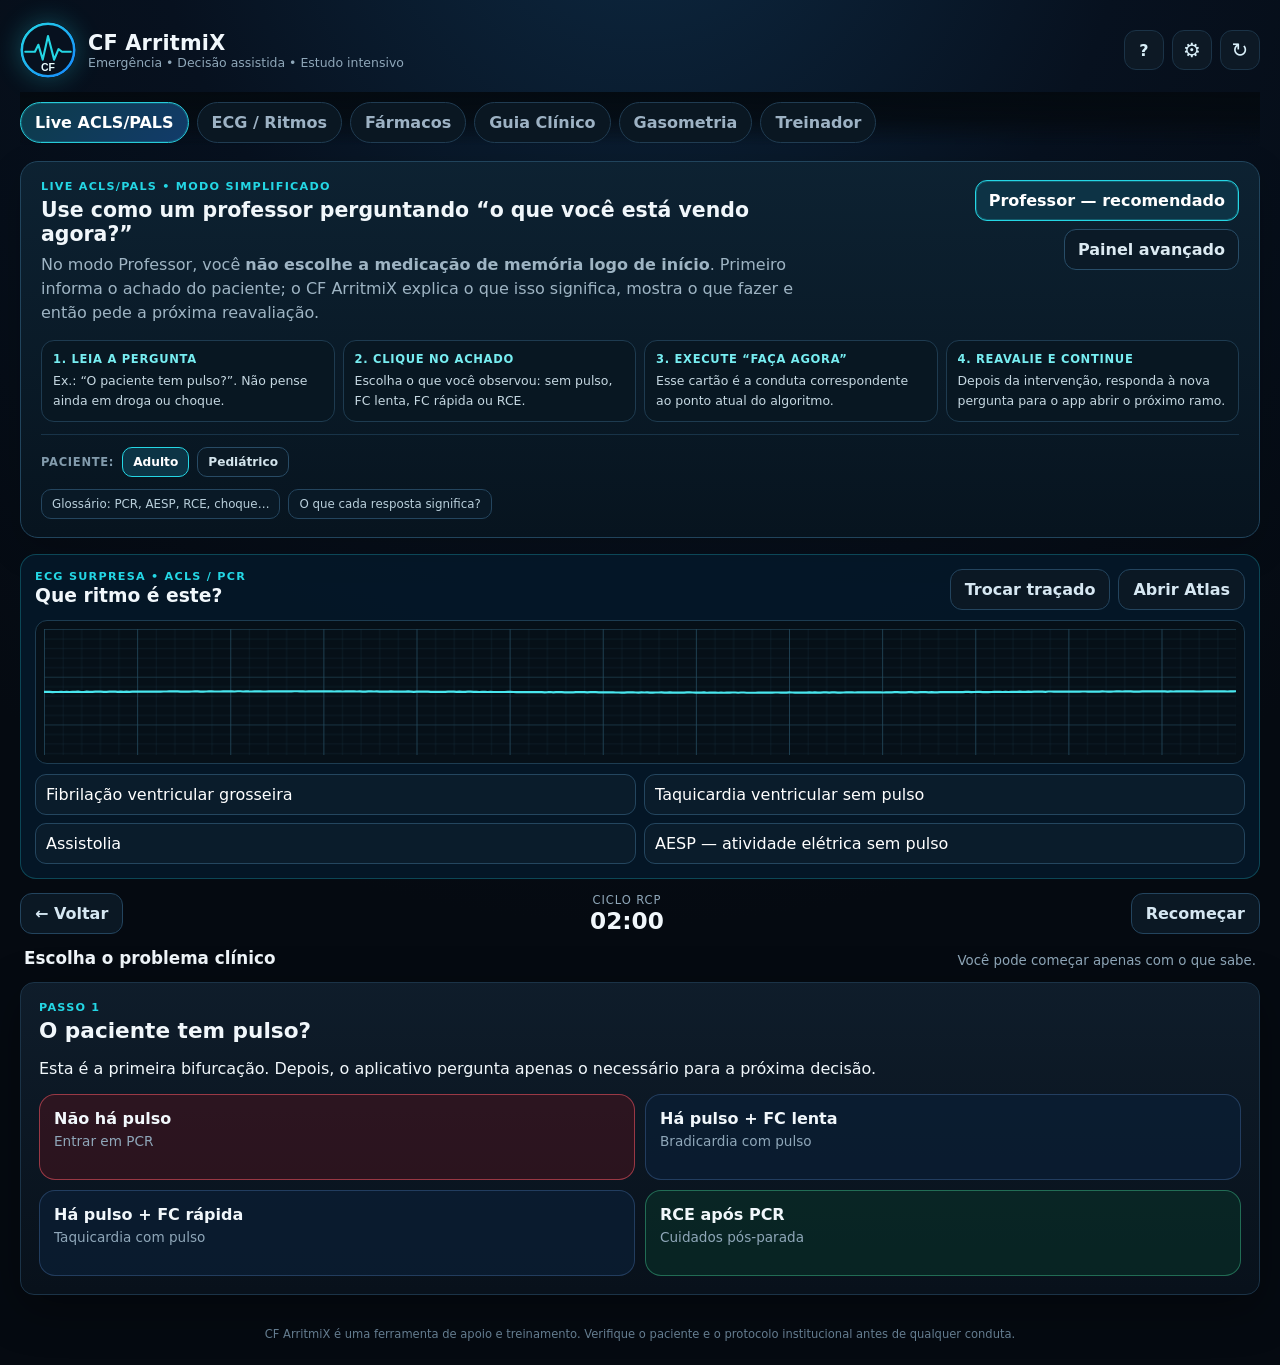
==== commit 254c541d: "Add files via upload" ====
--- a/index_standalone.html
+++ b/index_standalone.html
@@ -4,7 +4,7 @@
   <meta charset="utf-8" />
   <meta name="viewport" content="width=device-width,initial-scale=1,viewport-fit=cover" />
   <meta name="theme-color" content="#07111f" />
-  <title>ArritmiaX — Emergência & Estudo</title>
+  <title>CF ArritmiX — Emergência & Estudo</title>
   <style>
 :root{
   --bg:#050a11;--panel:#0b1420;--panel2:#101d2b;--line:#1b3347;--text:#f1f7fb;--muted:#8fa7b9;
@@ -138,24 +138,65 @@
 .druglib-grid,.event-list,.clinical-sections{contain:layout style paint}
 *{scroll-behavior:auto!important}
 </style>
+
+<style id="cfCleanSettingsStyles">
+/* ===== CF ArritmiX v1.6 — interface limpa e preferências ===== */
+body:not(.cf-show-sources) .cf-source-only,
+body:not(.cf-show-sources) .source-strip,
+body:not(.cf-show-sources) .bolus-source,
+body:not(.cf-show-sources) .pathway-sources,
+body:not(.cf-show-sources) .clinical-sources,
+body:not(.cf-show-sources) .coach-source,
+body:not(.cf-show-sources) .guided-source,
+body:not(.cf-show-sources) .deep-sources,
+body:not(.cf-show-sources) .druglib-sources,
+body:not(.cf-show-sources) .source-badge{display:none!important}
+body.cf-hide-tips .ux11-module-help,body.cf-hide-tips .druglib-help{display:none!important}
+body.cf-hide-technical .version-chip,body.cf-hide-technical .cf-technical-only{display:none!important}
+body.cf-reduce-motion *,body.cf-reduce-motion *::before,body.cf-reduce-motion *::after{animation-duration:.01ms!important;animation-iteration-count:1!important;transition-duration:.01ms!important}
+body.cf-compact .module-hero{padding:14px 17px;margin:10px 0 9px;border-radius:16px}
+body.cf-compact .module-hero h1{font-size:1.45rem;margin:2px 0 4px}
+body.cf-compact .module-hero p{font-size:.86rem;line-height:1.38}
+body.cf-compact .card{border-radius:14px}
+body.cf-compact .card-head{padding-top:2px}
+body.cf-compact .druglib-card{padding-top:0}
+body.cf-compact .druglib-headline{padding:14px 16px 10px}
+body.cf-compact .safety-banner{margin:8px 0;padding:10px 13px}
+body.cf-focus .drugs-side,body.cf-focus .gas-side,body.cf-focus .ecg-side,body.cf-focus .trainer-blueprint-card{display:none!important}
+body.cf-focus .drugs-layout,body.cf-focus .gas-layout,body.cf-focus .ecg-layout,body.cf-focus .trainer-layout{grid-template-columns:minmax(0,1fr)!important}
+.cf-settings-dialog{width:min(720px,calc(100vw - 24px));border:0;background:transparent;padding:0;color:#edf9ff}
+.cf-settings-dialog::backdrop{background:rgba(0,0,0,.76);backdrop-filter:blur(4px)}
+.cf-settings-panel{border:1px solid #28516c;background:linear-gradient(180deg,#102235,#07131f);border-radius:20px;box-shadow:0 28px 90px rgba(0,0,0,.62);overflow:hidden}
+.cf-settings-head{display:flex;justify-content:space-between;gap:14px;align-items:flex-start;padding:18px 20px 14px;border-bottom:1px solid #17364b}
+.cf-settings-head h2{margin:3px 0 4px}.cf-settings-head p{margin:0;color:#8fa8b8;font-size:.8rem}.cf-settings-close{border:1px solid #2b4d63;background:#091824;color:white;border-radius:10px;padding:8px 11px;cursor:pointer}
+.cf-settings-body{padding:8px 20px 18px}.cf-settings-group{padding:10px 0;border-bottom:1px solid #153044}.cf-settings-group:last-child{border-bottom:0}
+.cf-setting-row{display:grid;grid-template-columns:minmax(0,1fr) auto;gap:16px;align-items:center;padding:10px 0}.cf-setting-row strong,.cf-setting-row small{display:block}.cf-setting-row strong{font-size:.9rem}.cf-setting-row small{color:#7f99aa;font-size:.73rem;line-height:1.35;margin-top:3px}
+.cf-setting-switch{position:relative;width:46px;height:26px}.cf-setting-switch input{position:absolute;opacity:0;pointer-events:none}.cf-setting-switch span{position:absolute;inset:0;border-radius:999px;background:#173247;border:1px solid #2a526c;cursor:pointer}.cf-setting-switch span::after{content:'';position:absolute;width:18px;height:18px;left:3px;top:3px;border-radius:50%;background:#9bb0bd;transition:.18s}.cf-setting-switch input:checked+span{background:#0e5262;border-color:#28cbd9}.cf-setting-switch input:checked+span::after{transform:translateX(20px);background:#eaffff}
+.cf-settings-actions{display:flex;gap:8px;flex-wrap:wrap;padding-top:14px}.cf-settings-actions button{min-height:40px}
+.cf-settings-build{margin-left:auto;color:#607f91;font-size:.68rem;align-self:center}
+@media(max-width:560px){.cf-settings-head{padding:15px}.cf-settings-body{padding:6px 15px 15px}.cf-setting-row{gap:10px}.cf-settings-build{width:100%;margin-left:0}}
+</style>
 </head>
 <body>
   <div id="app" class="app-shell">
     <header class="topbar">
       <div class="brand">
-        <img src="[data-uri]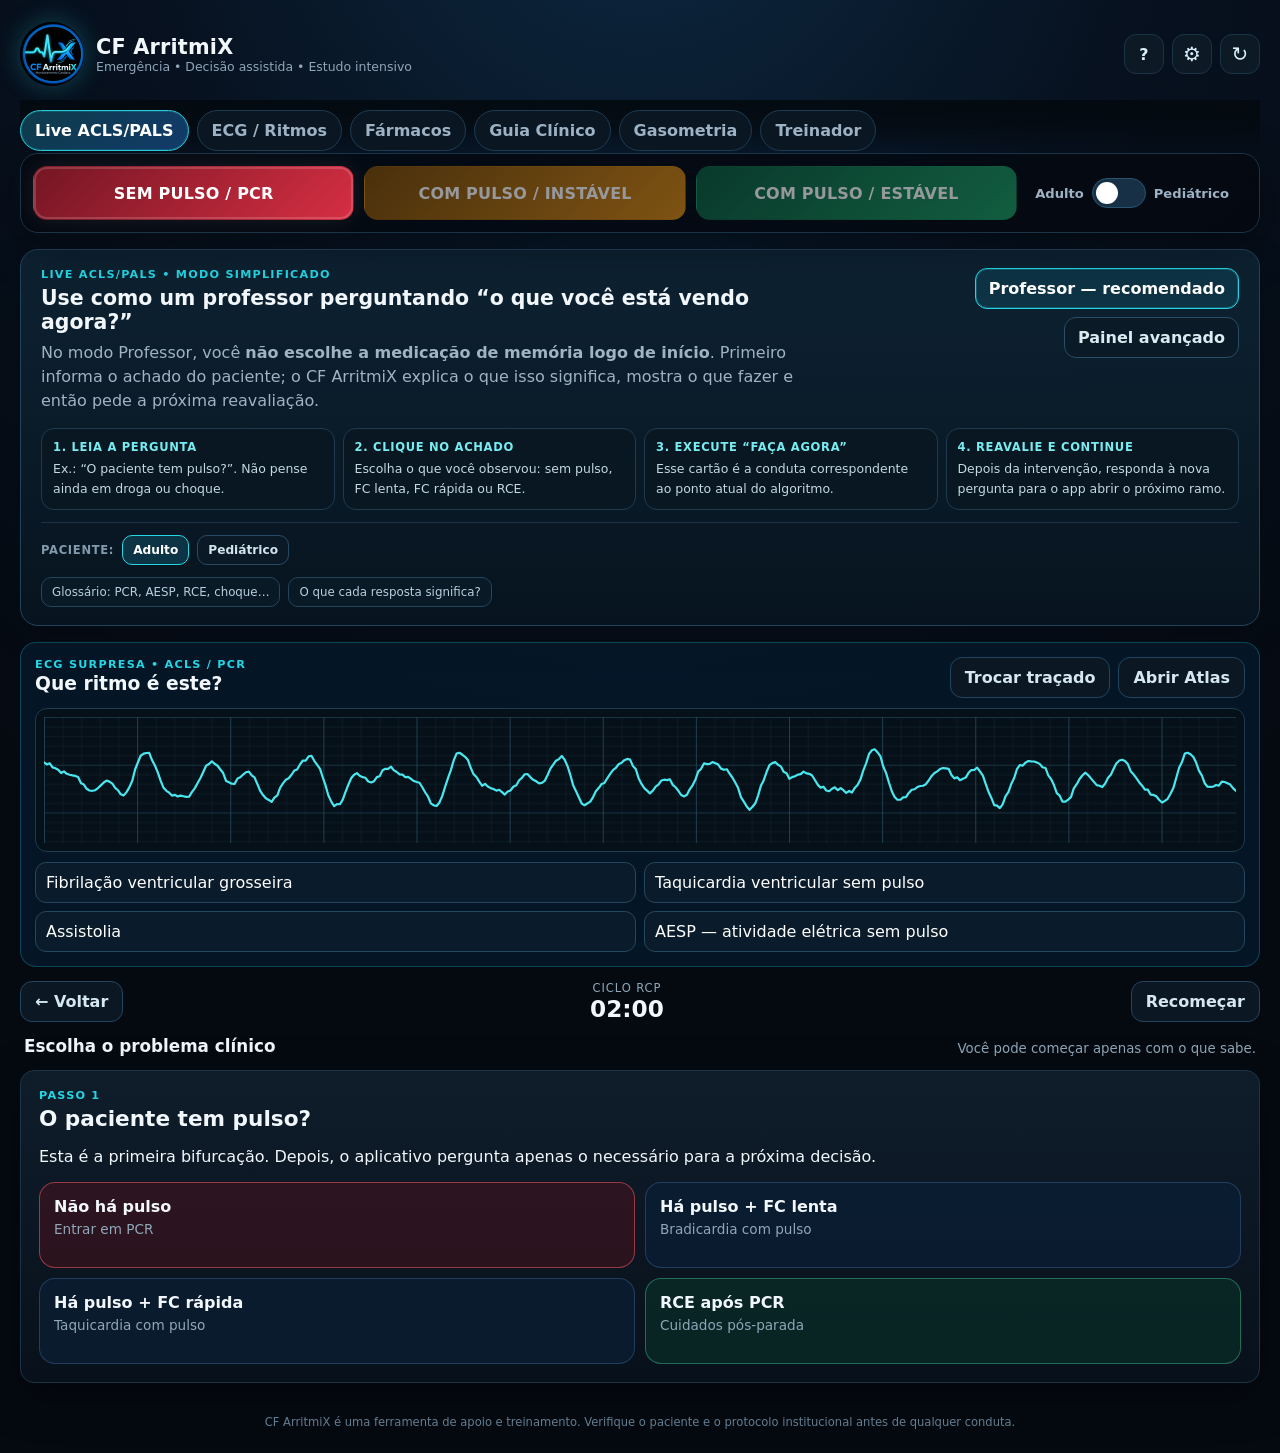
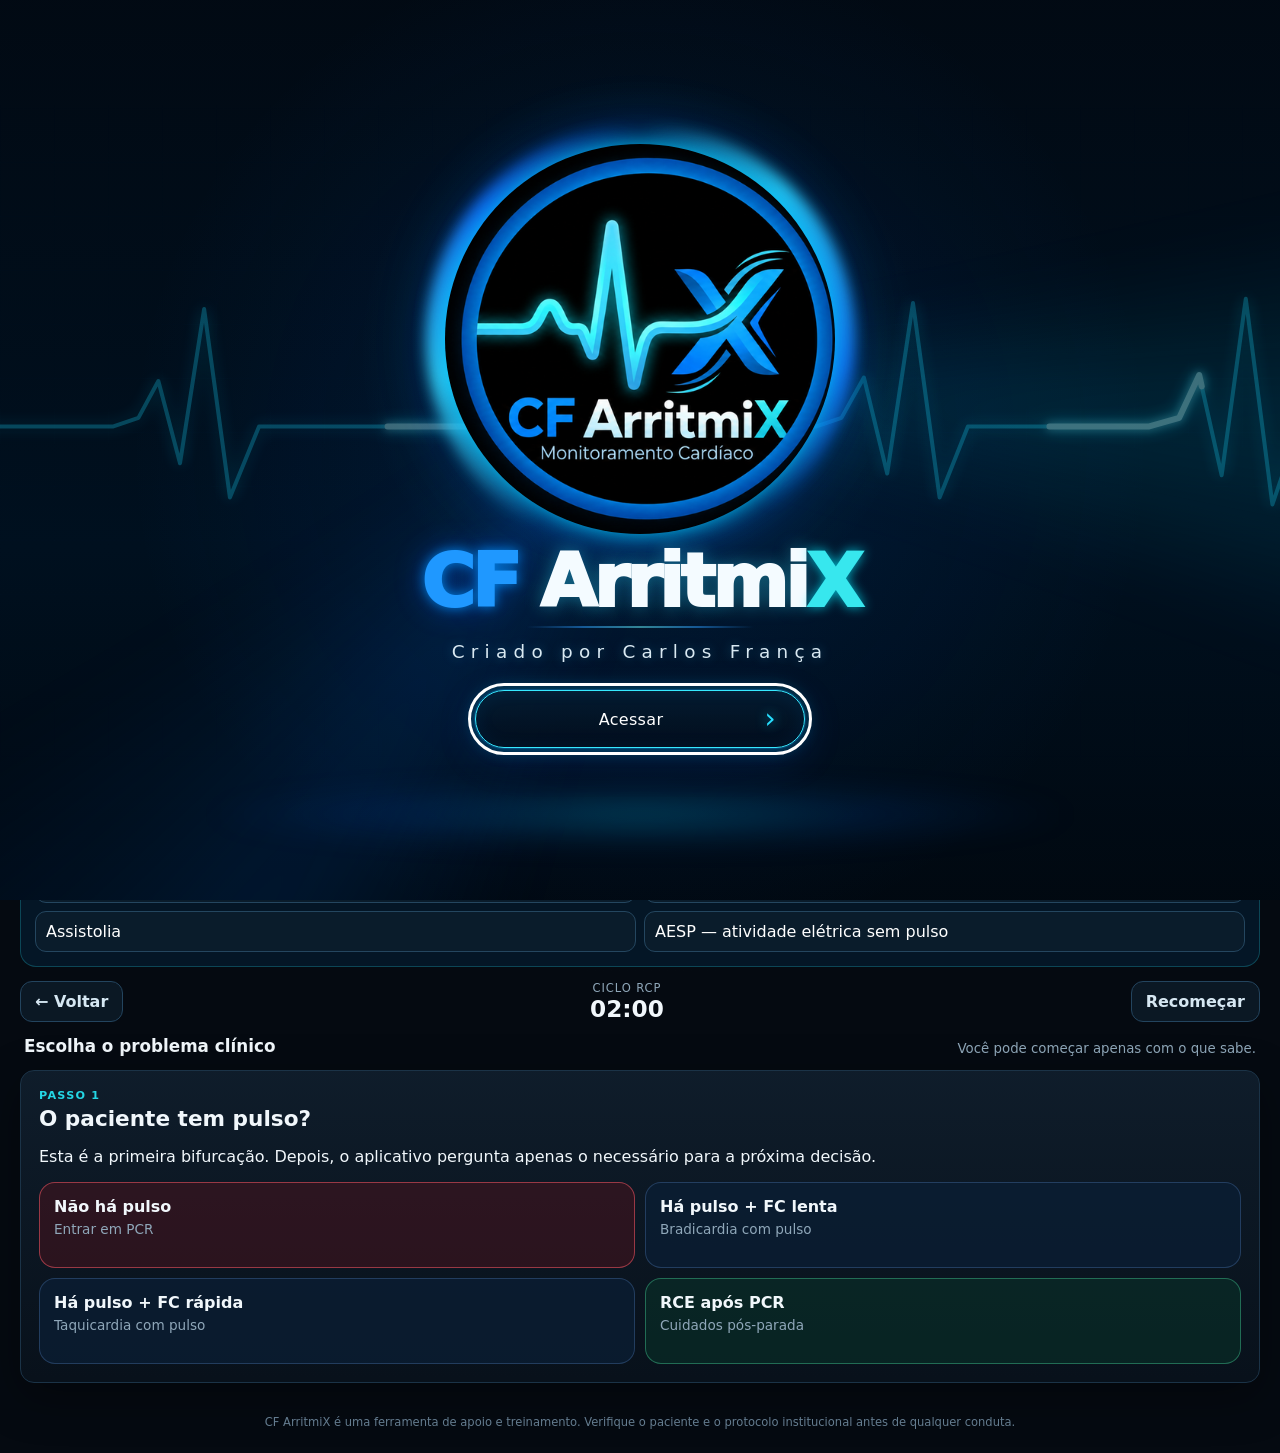
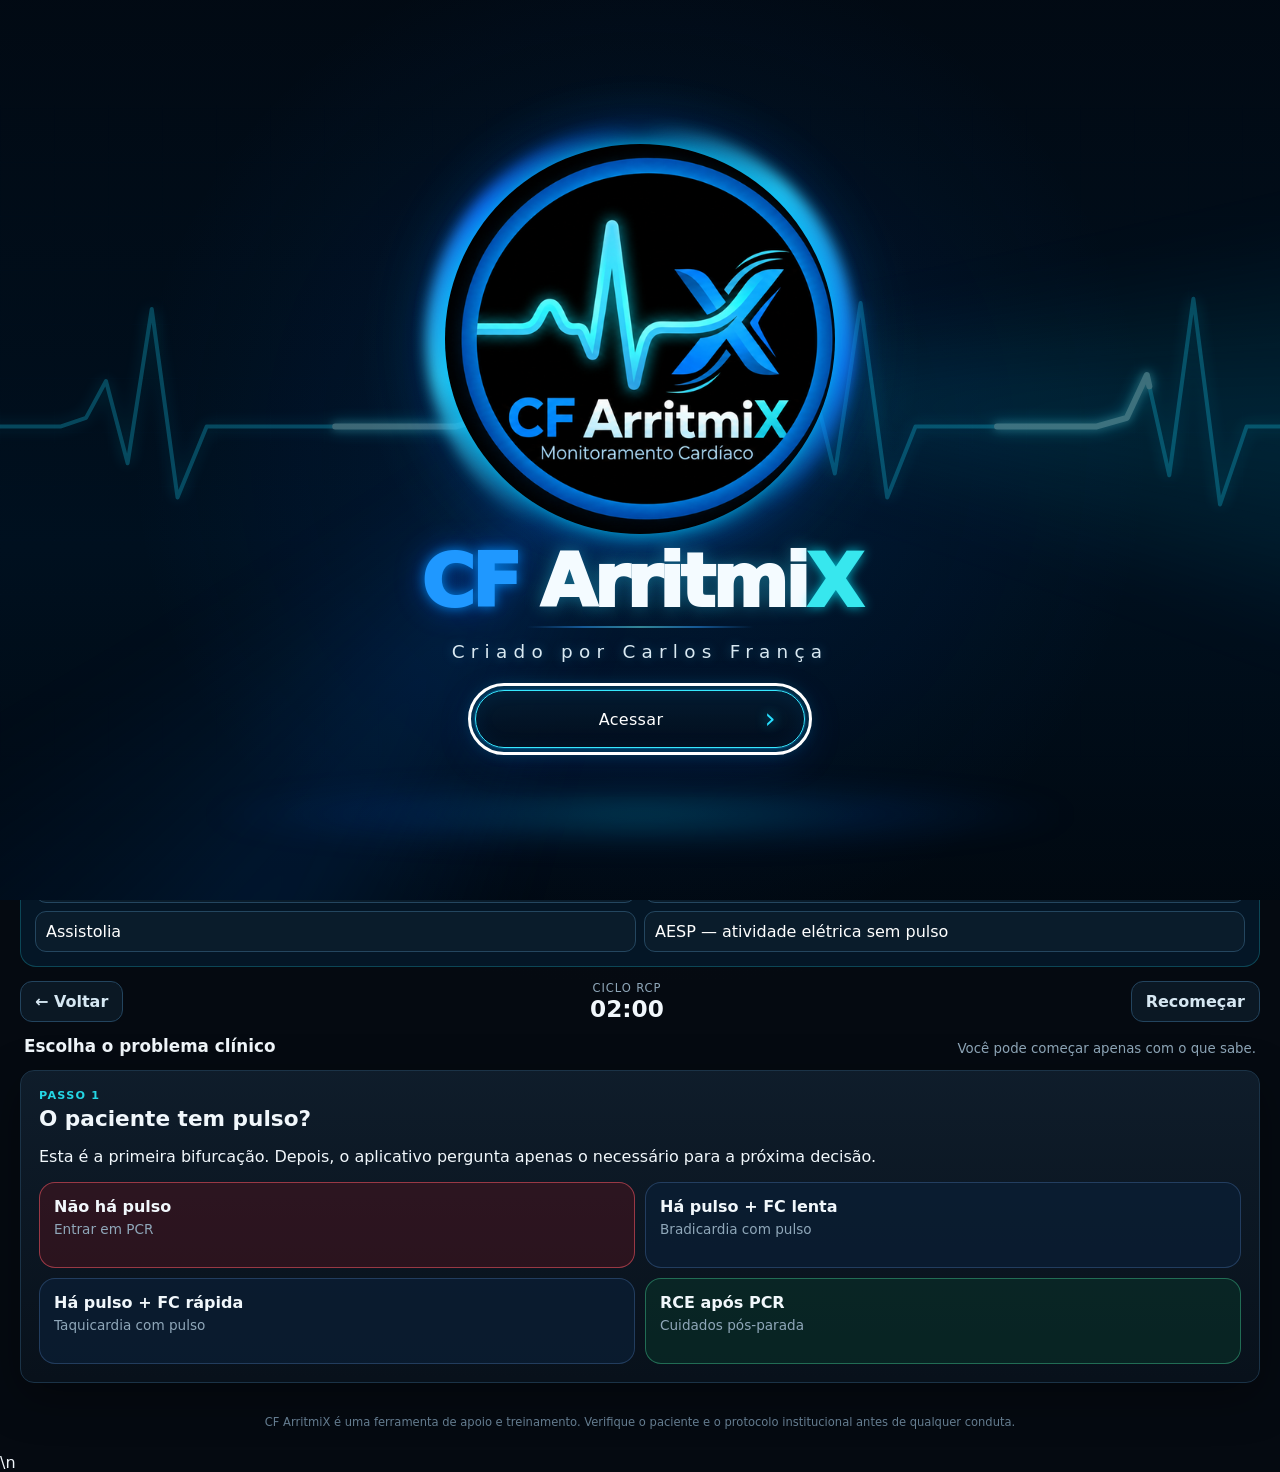
